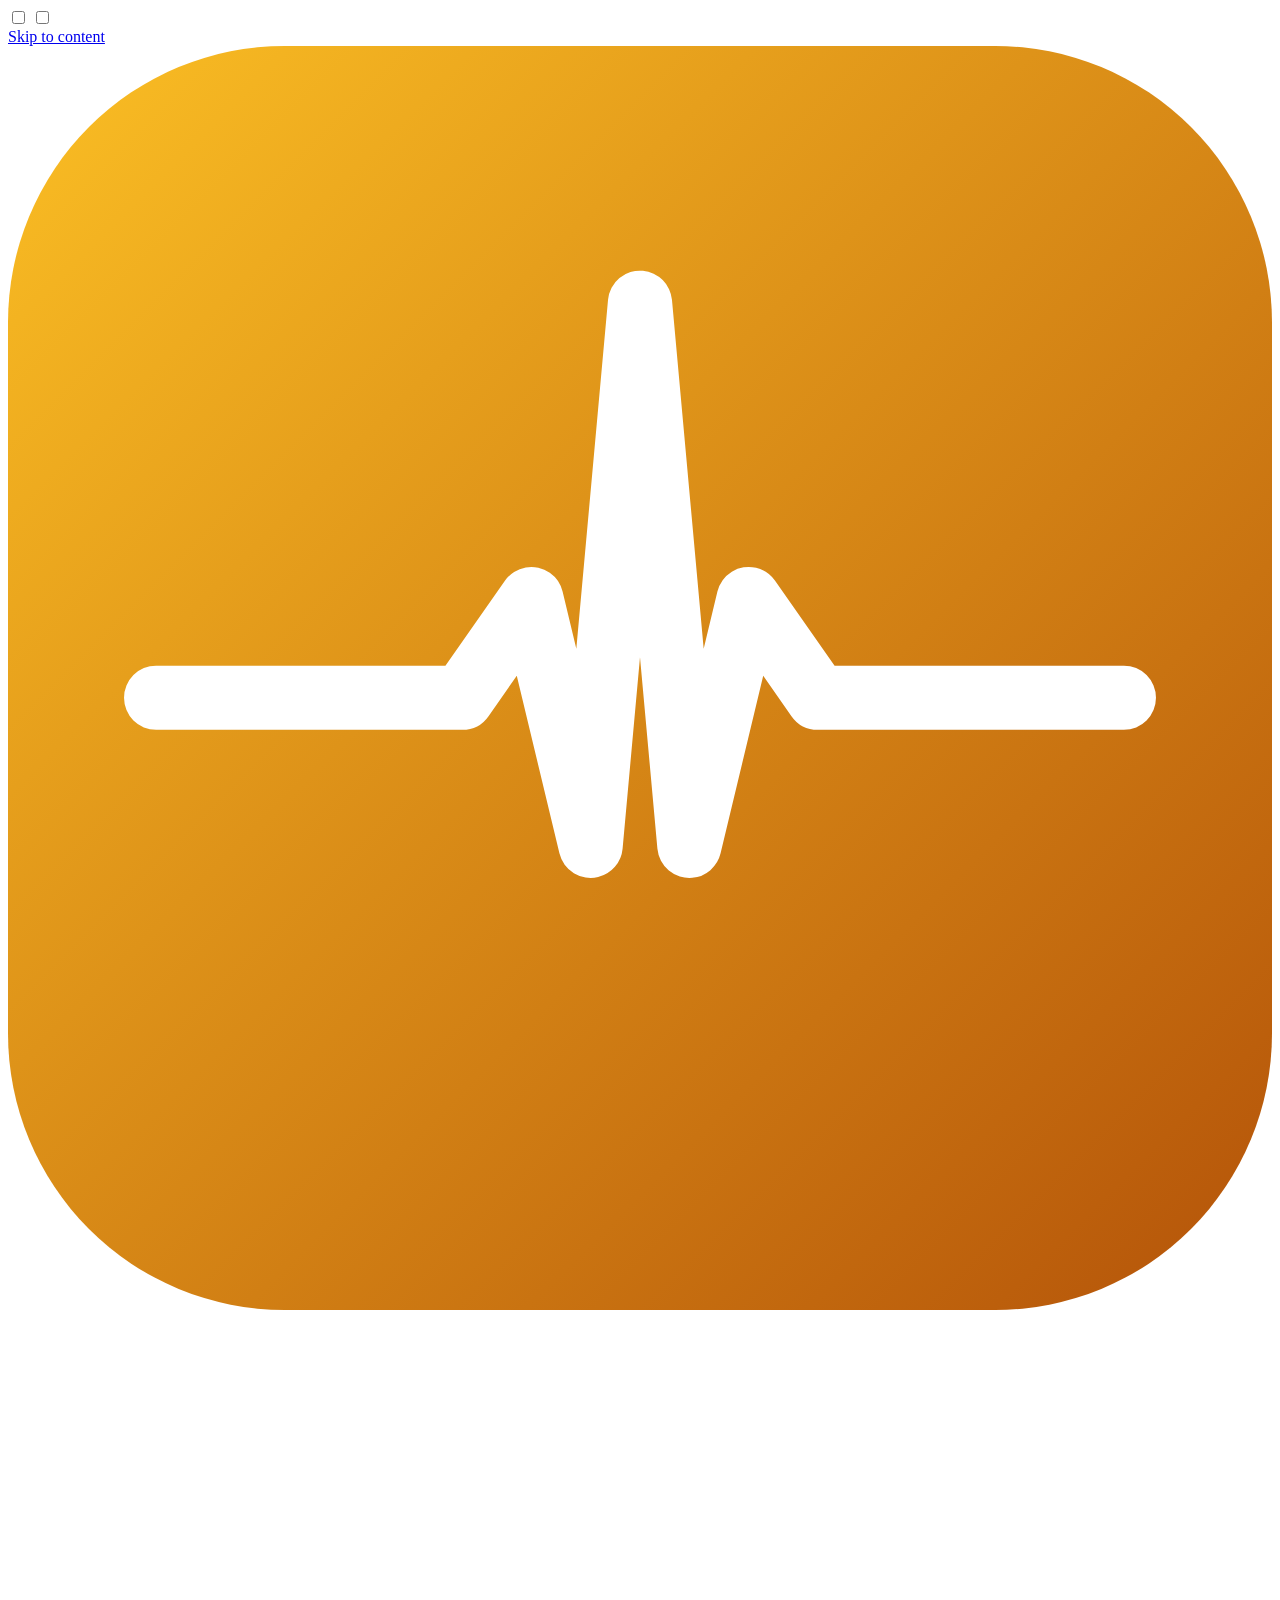
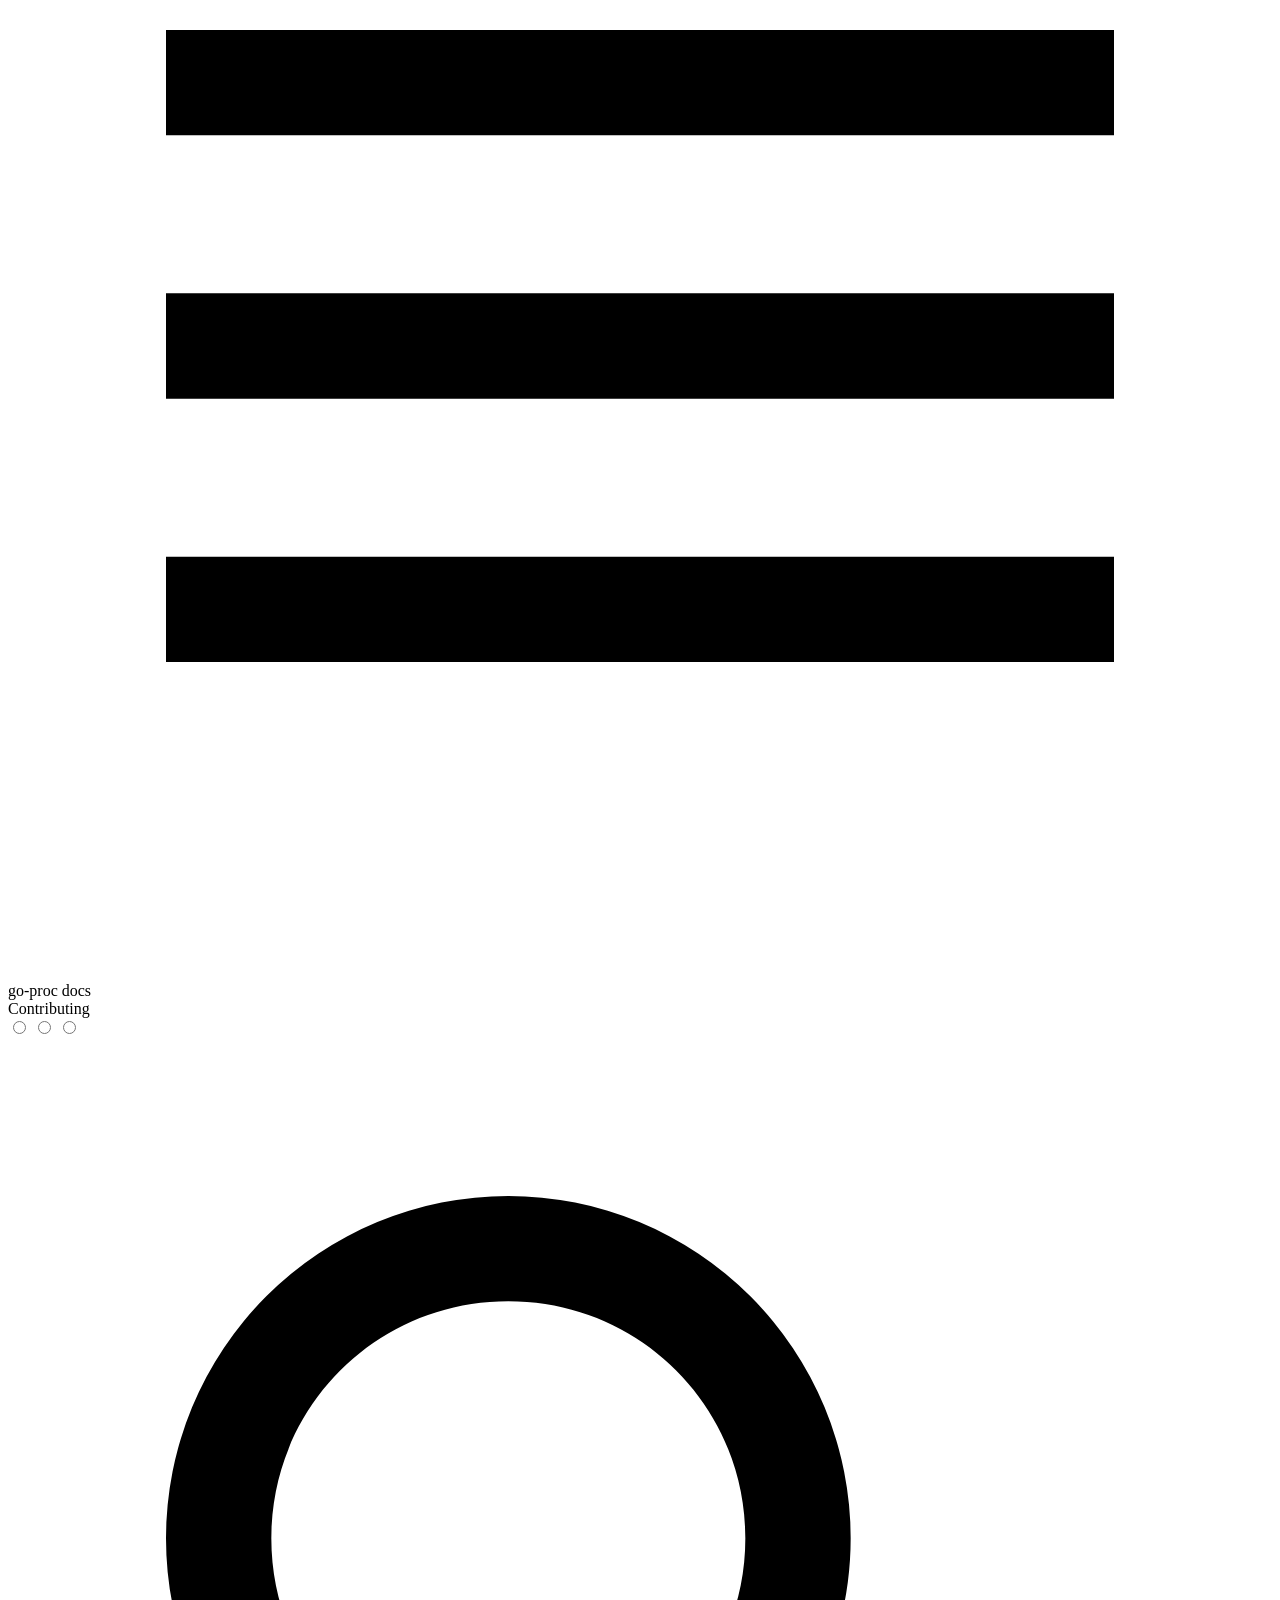
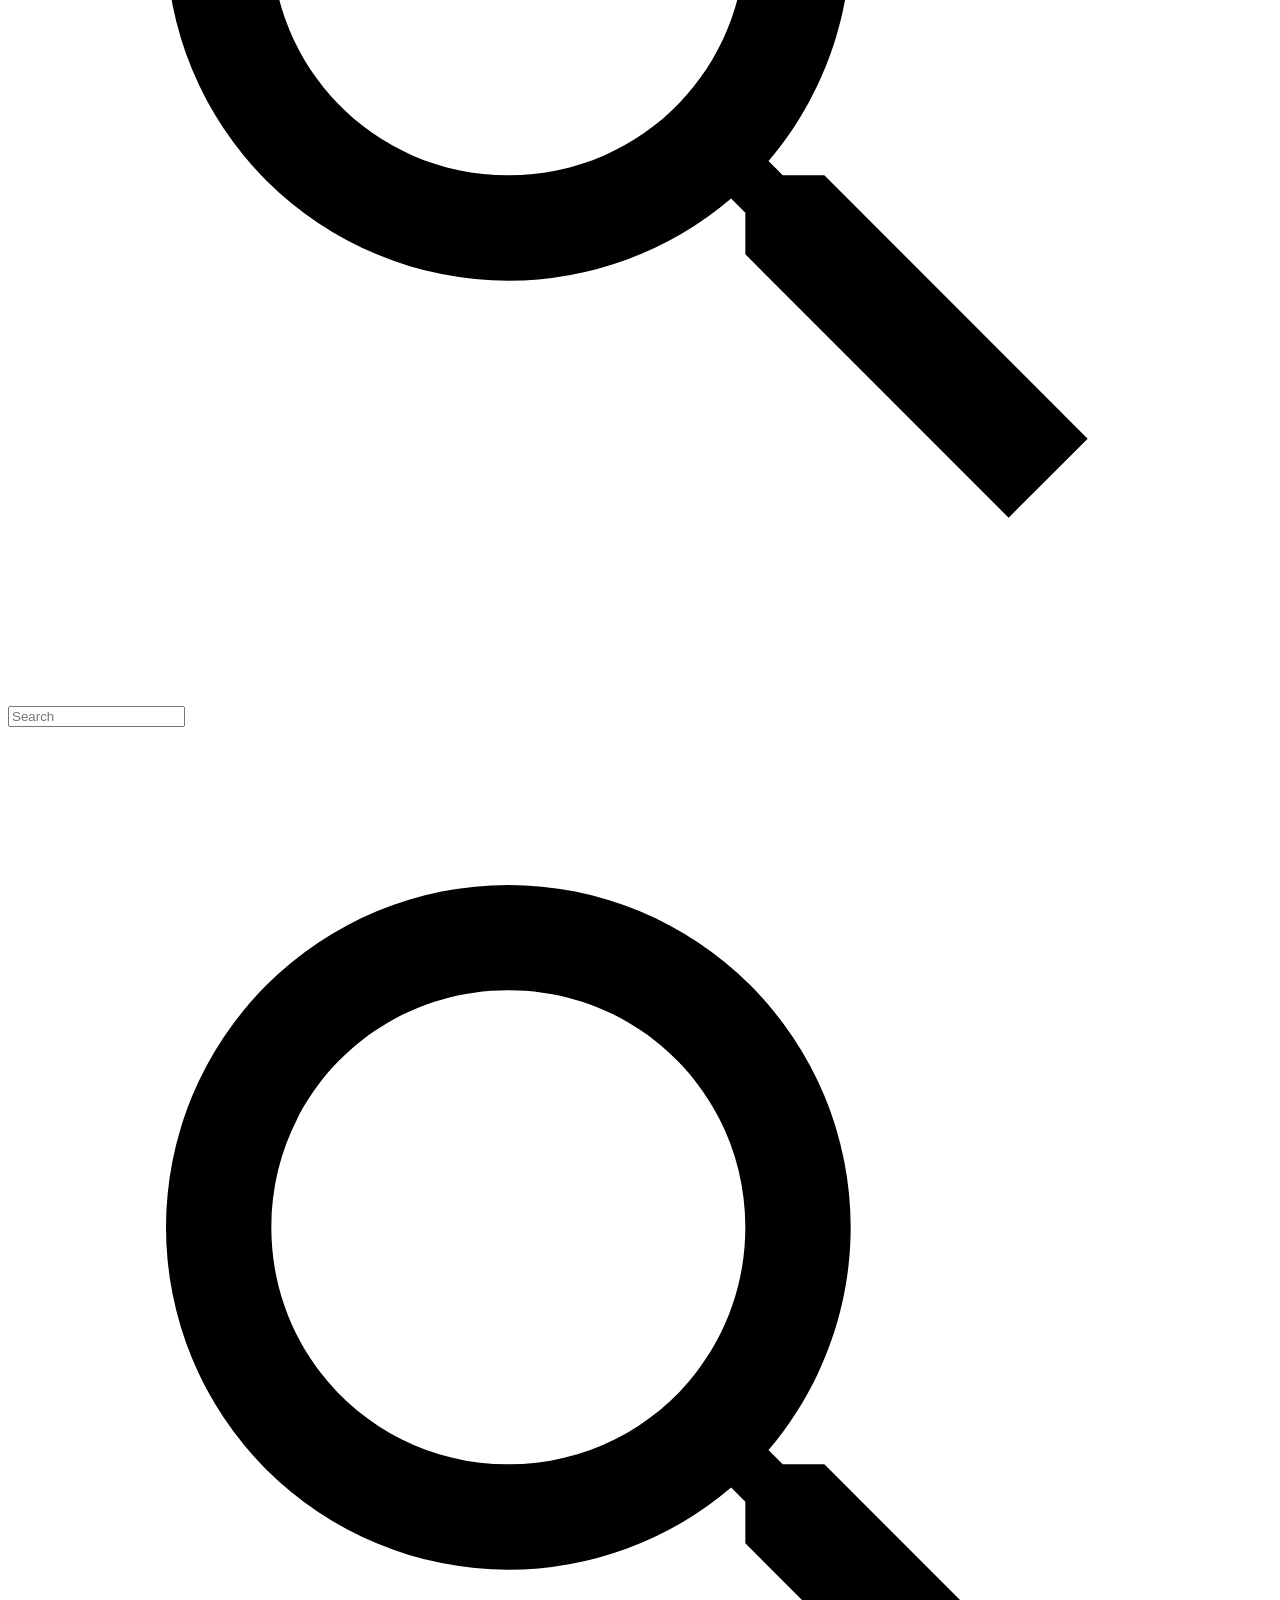
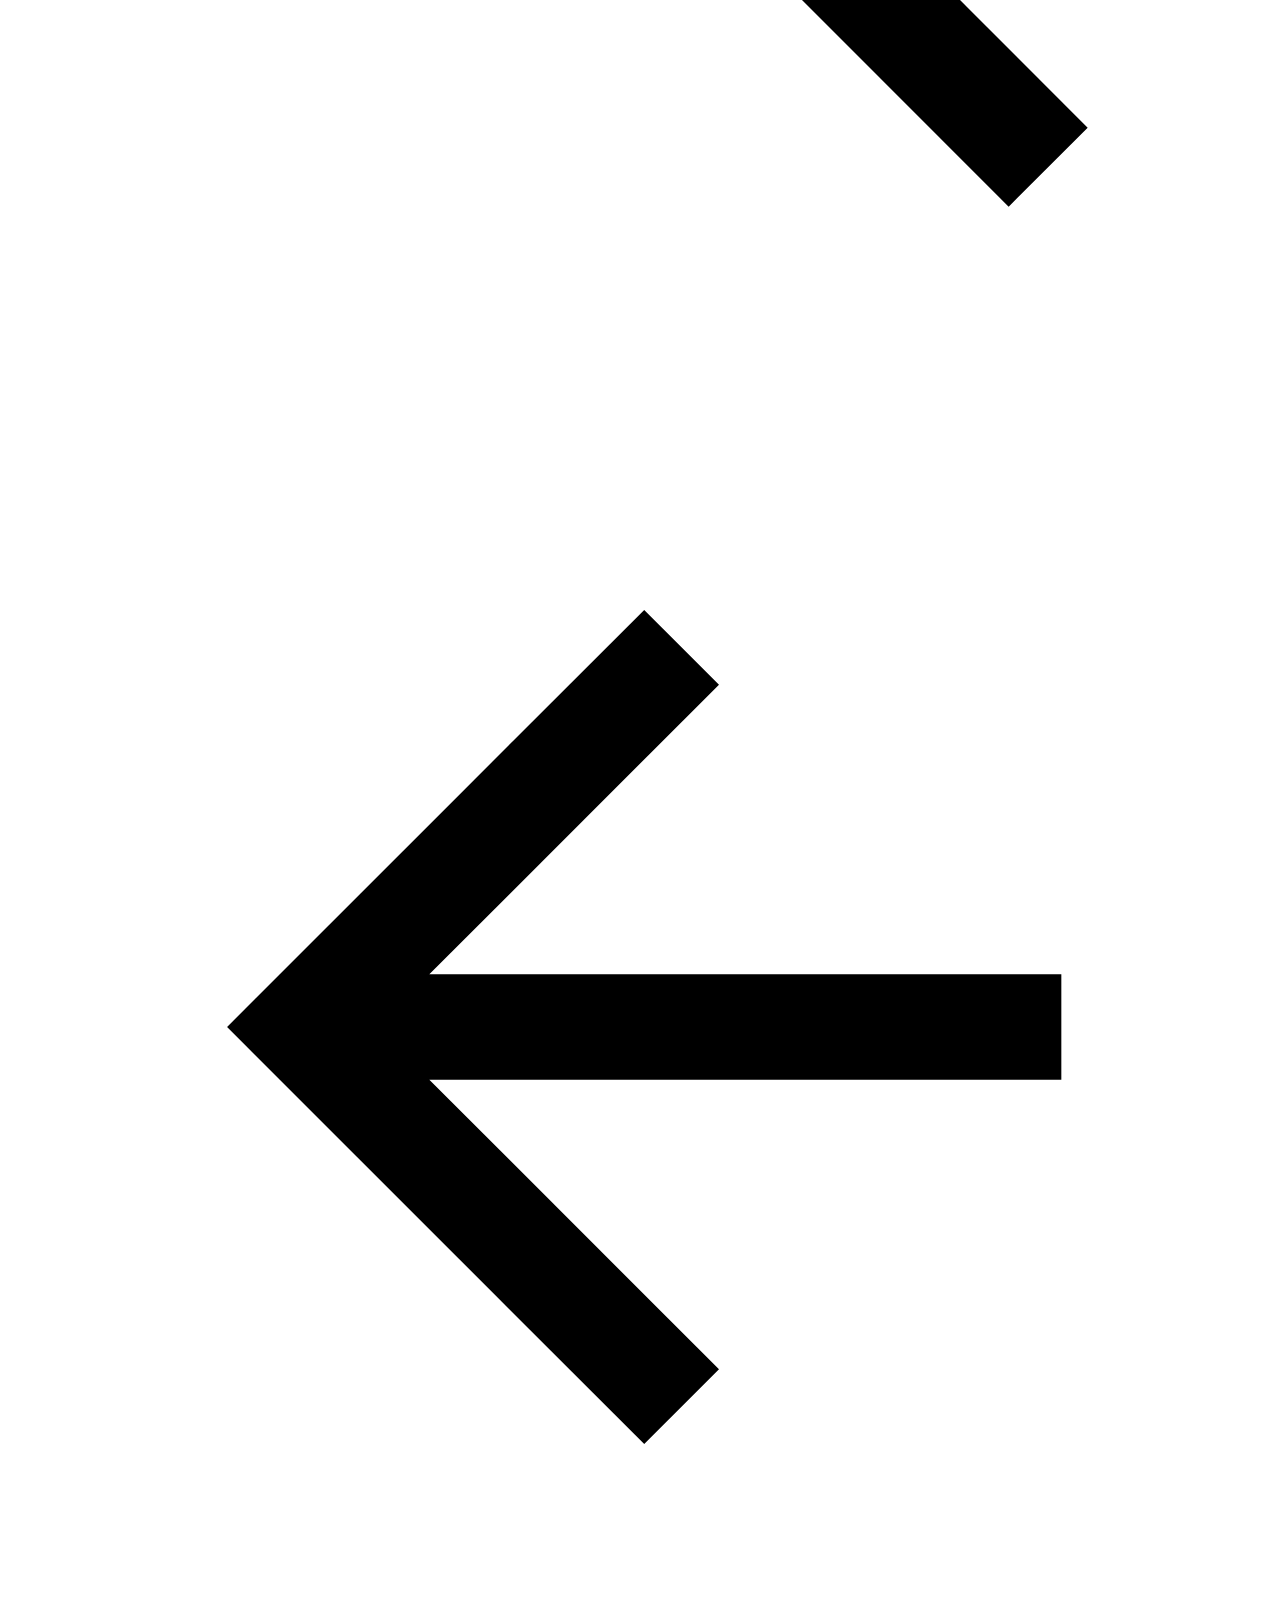
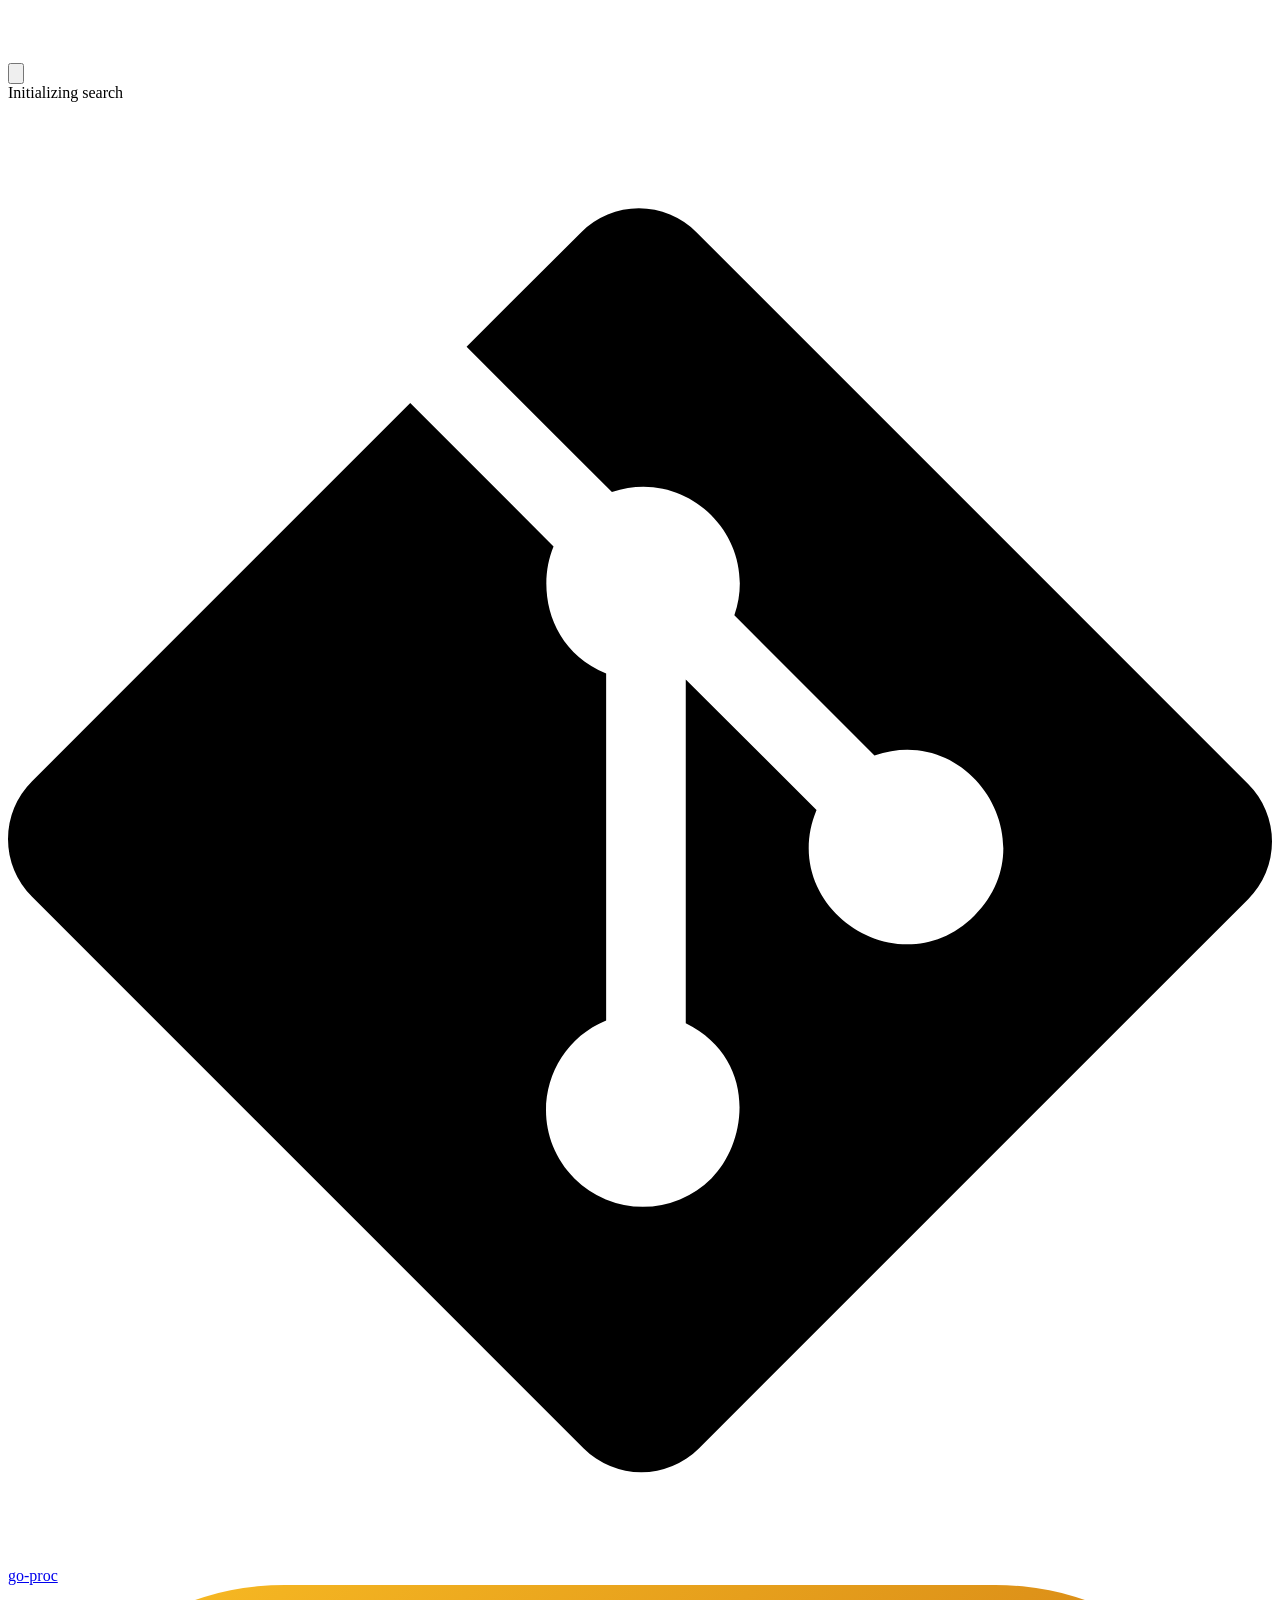
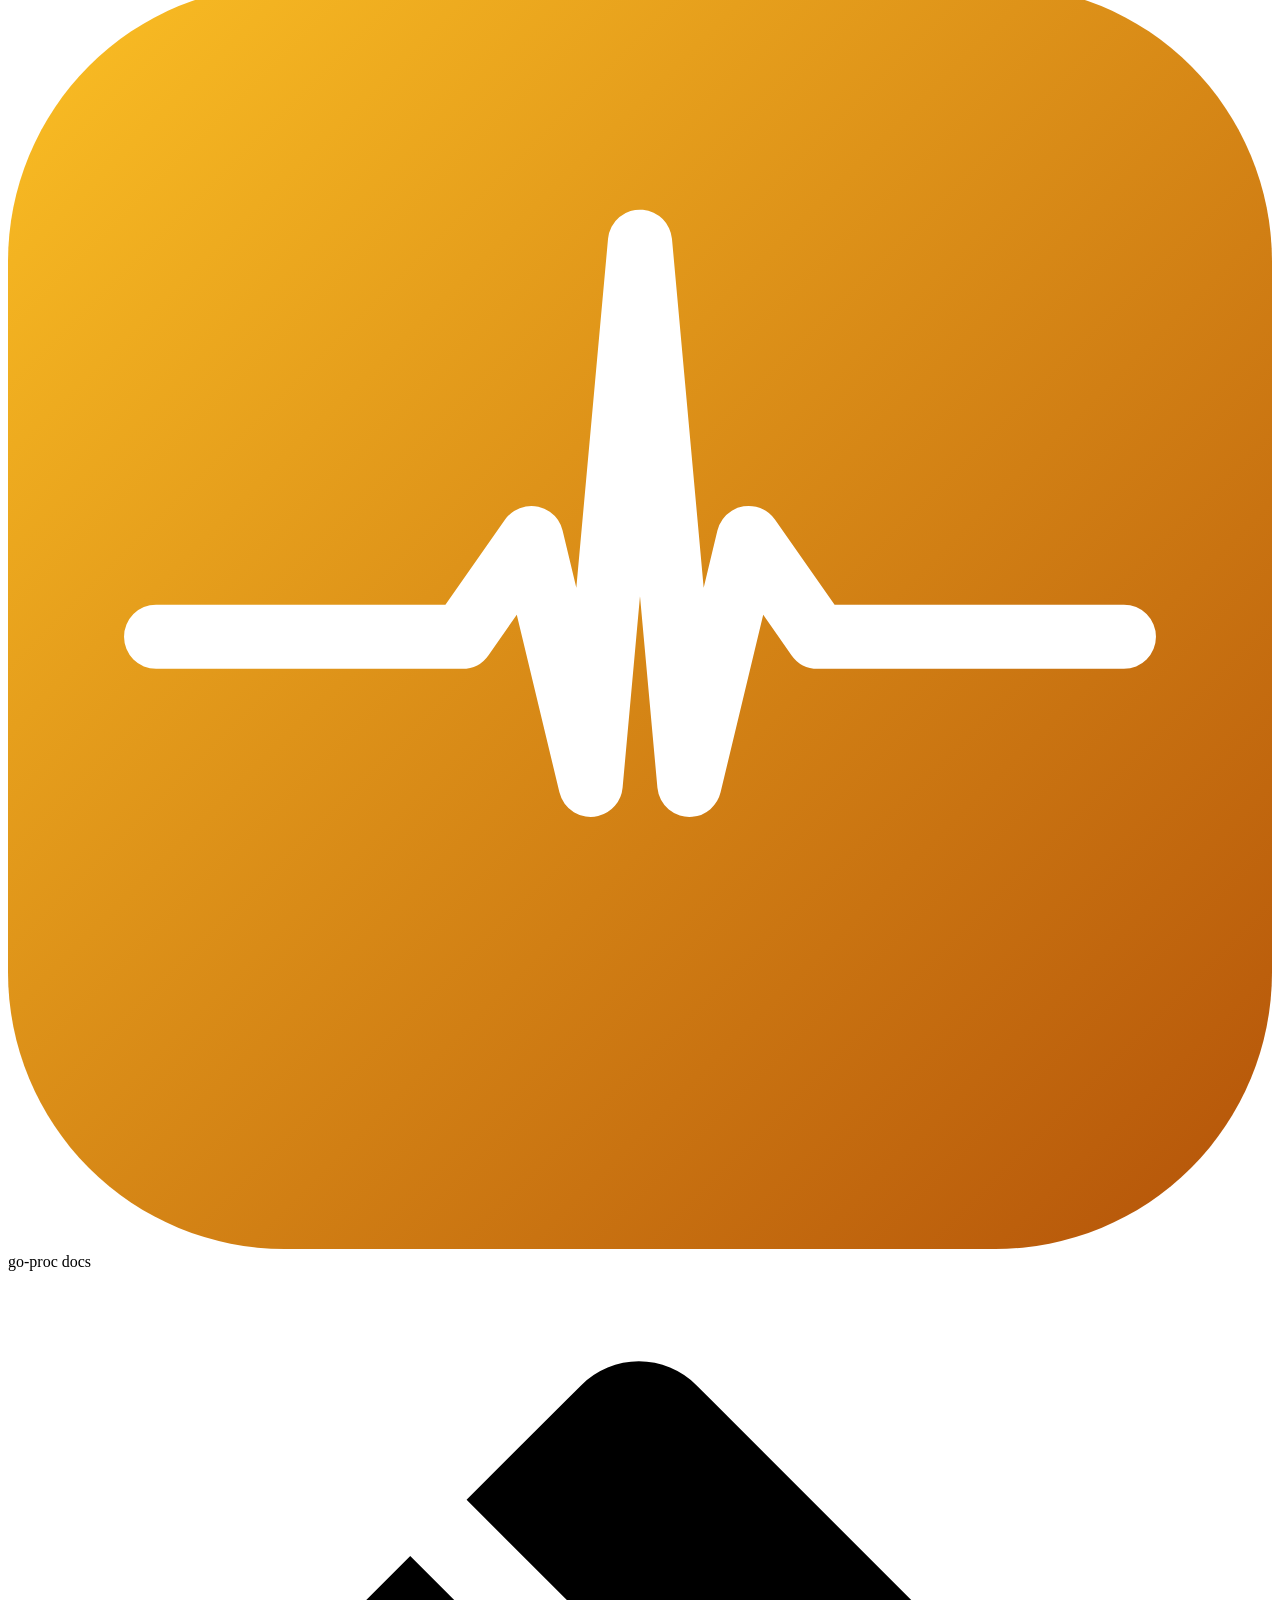
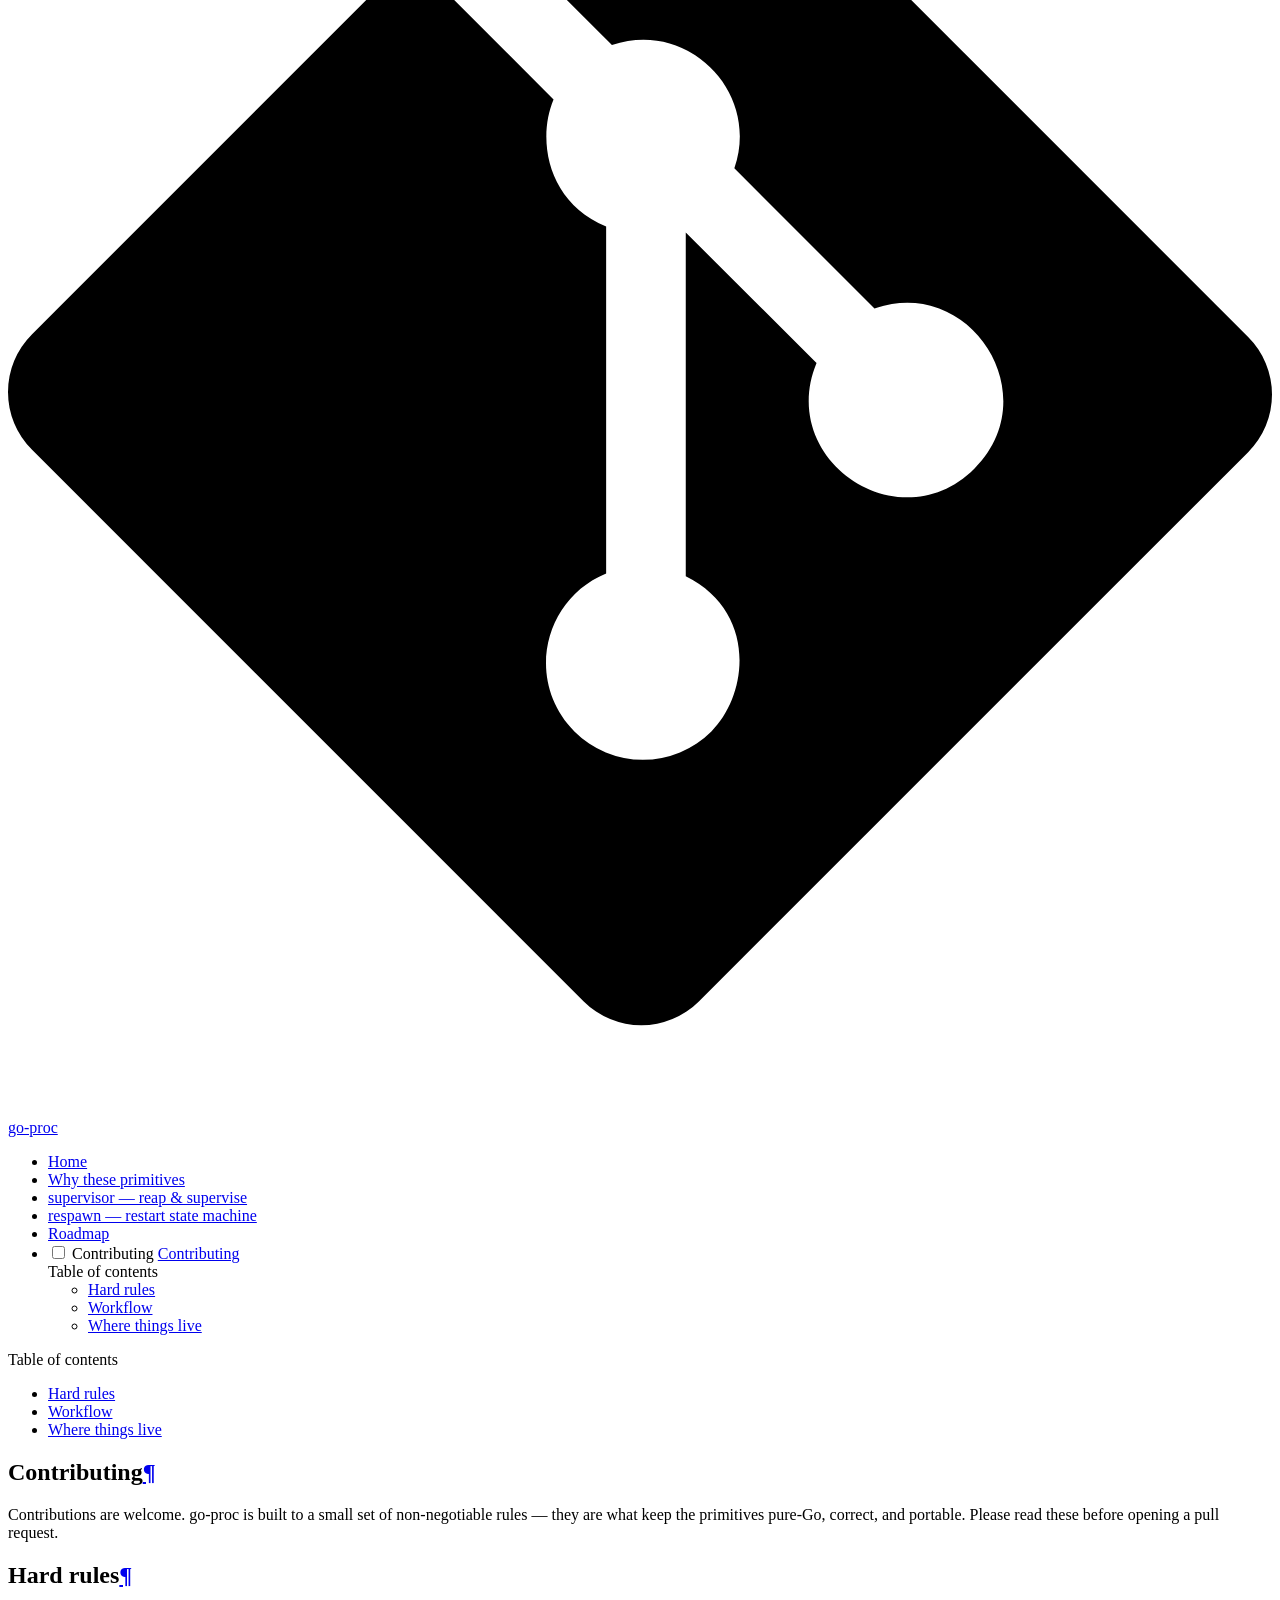
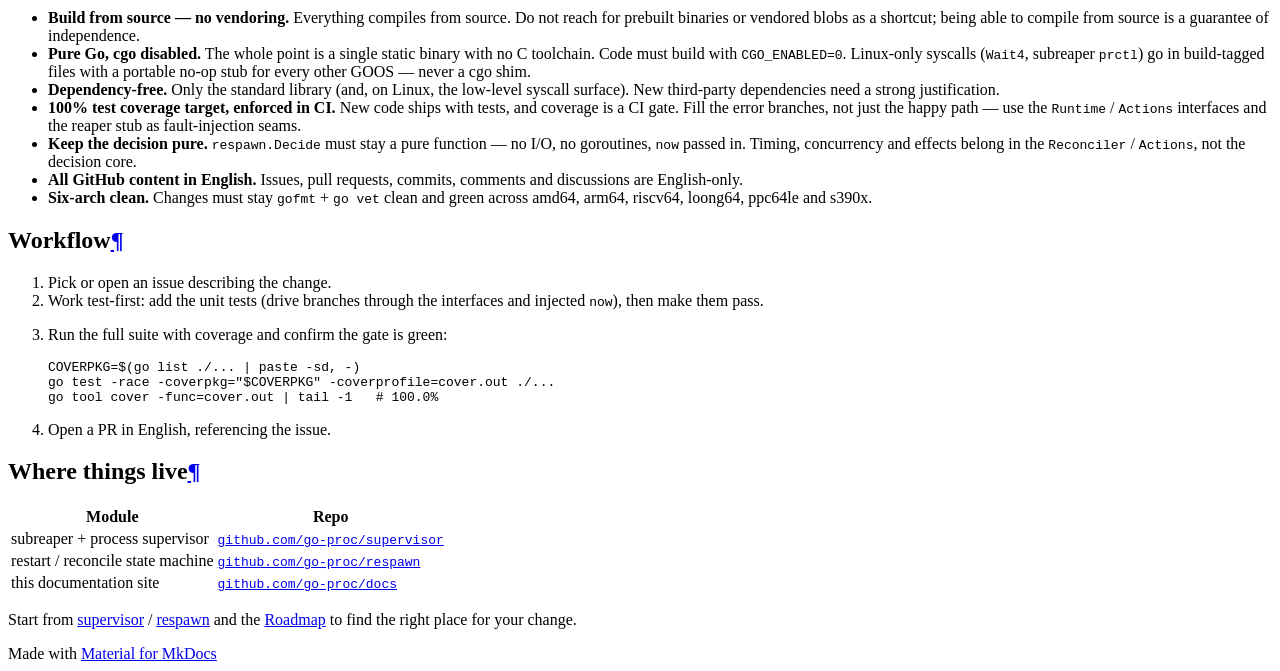
==== 0.1/contributing/index.html @ 474d86ee "Deployed 86fc776 to 0.1 with MkDocs 1.6.1 and mike 2.1.3" ====
<!doctype html>
<html lang="en" class="no-js">
  <head>
    
      <meta charset="utf-8">
      <meta name="viewport" content="width=device-width,initial-scale=1">
      
        <meta name="description" content="Pure-Go (CGO-free) process-lifecycle primitives: a PID-1 subreaper and process supervisor, and a restart/reconcile state machine.">
      
      
      
        <link rel="canonical" href="https://go-proc.github.io/docs/0.1/contributing/">
      
      
        <link rel="prev" href="../roadmap/">
      
      
      
      <link rel="icon" href="../assets/logo.svg">
      <meta name="generator" content="mkdocs-1.6.1, mkdocs-material-9.5.49">
    
    
      
        <title>Contributing - go-proc docs</title>
      
    
    
      <link rel="stylesheet" href="../assets/stylesheets/main.6f8fc17f.min.css">
      
        
        <link rel="stylesheet" href="../assets/stylesheets/palette.06af60db.min.css">
      
      


    
    
      
    
    
      
        
        
        <link rel="preconnect" href="https://fonts.gstatic.com" crossorigin>
        <link rel="stylesheet" href="https://fonts.googleapis.com/css?family=Roboto:300,300i,400,400i,700,700i%7CRoboto+Mono:400,400i,700,700i&display=fallback">
        <style>:root{--md-text-font:"Roboto";--md-code-font:"Roboto Mono"}</style>
      
    
    
      <link rel="stylesheet" href="../assets/extra.css">
    
    <script>__md_scope=new URL("..",location),__md_hash=e=>[...e].reduce(((e,_)=>(e<<5)-e+_.charCodeAt(0)),0),__md_get=(e,_=localStorage,t=__md_scope)=>JSON.parse(_.getItem(t.pathname+"."+e)),__md_set=(e,_,t=localStorage,a=__md_scope)=>{try{t.setItem(a.pathname+"."+e,JSON.stringify(_))}catch(e){}}</script>
    
      

    
    
    
  </head>
  
  
    
    
      
    
    
    
    
    <body dir="ltr" data-md-color-scheme="default" data-md-color-primary="indigo" data-md-color-accent="indigo">
  
    
    <input class="md-toggle" data-md-toggle="drawer" type="checkbox" id="__drawer" autocomplete="off">
    <input class="md-toggle" data-md-toggle="search" type="checkbox" id="__search" autocomplete="off">
    <label class="md-overlay" for="__drawer"></label>
    <div data-md-component="skip">
      
        
        <a href="#contributing" class="md-skip">
          Skip to content
        </a>
      
    </div>
    <div data-md-component="announce">
      
    </div>
    
      <div data-md-color-scheme="default" data-md-component="outdated" hidden>
        
      </div>
    
    
      

  

<header class="md-header md-header--shadow" data-md-component="header">
  <nav class="md-header__inner md-grid" aria-label="Header">
    <a href=".." title="go-proc docs" class="md-header__button md-logo" aria-label="go-proc docs" data-md-component="logo">
      
  <img src="../assets/logo.svg" alt="logo">

    </a>
    <label class="md-header__button md-icon" for="__drawer">
      
      <svg xmlns="http://www.w3.org/2000/svg" viewBox="0 0 24 24"><path d="M3 6h18v2H3zm0 5h18v2H3zm0 5h18v2H3z"/></svg>
    </label>
    <div class="md-header__title" data-md-component="header-title">
      <div class="md-header__ellipsis">
        <div class="md-header__topic">
          <span class="md-ellipsis">
            go-proc docs
          </span>
        </div>
        <div class="md-header__topic" data-md-component="header-topic">
          <span class="md-ellipsis">
            
              Contributing
            
          </span>
        </div>
      </div>
    </div>
    
      
        <form class="md-header__option" data-md-component="palette">
  
    
    
    
    <input class="md-option" data-md-color-media="(prefers-color-scheme)" data-md-color-scheme="default" data-md-color-primary="indigo" data-md-color-accent="indigo"  aria-label="Switch to light mode"  type="radio" name="__palette" id="__palette_0">
    
      <label class="md-header__button md-icon" title="Switch to light mode" for="__palette_1" hidden>
        <svg xmlns="http://www.w3.org/2000/svg" viewBox="0 0 24 24"><path d="m14.3 16-.7-2h-3.2l-.7 2H7.8L11 7h2l3.2 9zM20 8.69V4h-4.69L12 .69 8.69 4H4v4.69L.69 12 4 15.31V20h4.69L12 23.31 15.31 20H20v-4.69L23.31 12zm-9.15 3.96h2.3L12 9z"/></svg>
      </label>
    
  
    
    
    
    <input class="md-option" data-md-color-media="(prefers-color-scheme: light)" data-md-color-scheme="default" data-md-color-primary="custom" data-md-color-accent="indigo"  aria-label="Switch to dark mode"  type="radio" name="__palette" id="__palette_1">
    
      <label class="md-header__button md-icon" title="Switch to dark mode" for="__palette_2" hidden>
        <svg xmlns="http://www.w3.org/2000/svg" viewBox="0 0 24 24"><path d="M12 8a4 4 0 0 0-4 4 4 4 0 0 0 4 4 4 4 0 0 0 4-4 4 4 0 0 0-4-4m0 10a6 6 0 0 1-6-6 6 6 0 0 1 6-6 6 6 0 0 1 6 6 6 6 0 0 1-6 6m8-9.31V4h-4.69L12 .69 8.69 4H4v4.69L.69 12 4 15.31V20h4.69L12 23.31 15.31 20H20v-4.69L23.31 12z"/></svg>
      </label>
    
  
    
    
    
    <input class="md-option" data-md-color-media="(prefers-color-scheme: dark)" data-md-color-scheme="slate" data-md-color-primary="custom" data-md-color-accent="indigo"  aria-label="Switch to system preference"  type="radio" name="__palette" id="__palette_2">
    
      <label class="md-header__button md-icon" title="Switch to system preference" for="__palette_0" hidden>
        <svg xmlns="http://www.w3.org/2000/svg" viewBox="0 0 24 24"><path d="M12 18c-.89 0-1.74-.2-2.5-.55C11.56 16.5 13 14.42 13 12s-1.44-4.5-3.5-5.45C10.26 6.2 11.11 6 12 6a6 6 0 0 1 6 6 6 6 0 0 1-6 6m8-9.31V4h-4.69L12 .69 8.69 4H4v4.69L.69 12 4 15.31V20h4.69L12 23.31 15.31 20H20v-4.69L23.31 12z"/></svg>
      </label>
    
  
</form>
      
    
    
      <script>var palette=__md_get("__palette");if(palette&&palette.color){if("(prefers-color-scheme)"===palette.color.media){var media=matchMedia("(prefers-color-scheme: light)"),input=document.querySelector(media.matches?"[data-md-color-media='(prefers-color-scheme: light)']":"[data-md-color-media='(prefers-color-scheme: dark)']");palette.color.media=input.getAttribute("data-md-color-media"),palette.color.scheme=input.getAttribute("data-md-color-scheme"),palette.color.primary=input.getAttribute("data-md-color-primary"),palette.color.accent=input.getAttribute("data-md-color-accent")}for(var[key,value]of Object.entries(palette.color))document.body.setAttribute("data-md-color-"+key,value)}</script>
    
    
    
      <label class="md-header__button md-icon" for="__search">
        
        <svg xmlns="http://www.w3.org/2000/svg" viewBox="0 0 24 24"><path d="M9.5 3A6.5 6.5 0 0 1 16 9.5c0 1.61-.59 3.09-1.56 4.23l.27.27h.79l5 5-1.5 1.5-5-5v-.79l-.27-.27A6.52 6.52 0 0 1 9.5 16 6.5 6.5 0 0 1 3 9.5 6.5 6.5 0 0 1 9.5 3m0 2C7 5 5 7 5 9.5S7 14 9.5 14 14 12 14 9.5 12 5 9.5 5"/></svg>
      </label>
      <div class="md-search" data-md-component="search" role="dialog">
  <label class="md-search__overlay" for="__search"></label>
  <div class="md-search__inner" role="search">
    <form class="md-search__form" name="search">
      <input type="text" class="md-search__input" name="query" aria-label="Search" placeholder="Search" autocapitalize="off" autocorrect="off" autocomplete="off" spellcheck="false" data-md-component="search-query" required>
      <label class="md-search__icon md-icon" for="__search">
        
        <svg xmlns="http://www.w3.org/2000/svg" viewBox="0 0 24 24"><path d="M9.5 3A6.5 6.5 0 0 1 16 9.5c0 1.61-.59 3.09-1.56 4.23l.27.27h.79l5 5-1.5 1.5-5-5v-.79l-.27-.27A6.52 6.52 0 0 1 9.5 16 6.5 6.5 0 0 1 3 9.5 6.5 6.5 0 0 1 9.5 3m0 2C7 5 5 7 5 9.5S7 14 9.5 14 14 12 14 9.5 12 5 9.5 5"/></svg>
        
        <svg xmlns="http://www.w3.org/2000/svg" viewBox="0 0 24 24"><path d="M20 11v2H8l5.5 5.5-1.42 1.42L4.16 12l7.92-7.92L13.5 5.5 8 11z"/></svg>
      </label>
      <nav class="md-search__options" aria-label="Search">
        
        <button type="reset" class="md-search__icon md-icon" title="Clear" aria-label="Clear" tabindex="-1">
          
          <svg xmlns="http://www.w3.org/2000/svg" viewBox="0 0 24 24"><path d="M19 6.41 17.59 5 12 10.59 6.41 5 5 6.41 10.59 12 5 17.59 6.41 19 12 13.41 17.59 19 19 17.59 13.41 12z"/></svg>
        </button>
      </nav>
      
        <div class="md-search__suggest" data-md-component="search-suggest"></div>
      
    </form>
    <div class="md-search__output">
      <div class="md-search__scrollwrap" tabindex="0" data-md-scrollfix>
        <div class="md-search-result" data-md-component="search-result">
          <div class="md-search-result__meta">
            Initializing search
          </div>
          <ol class="md-search-result__list" role="presentation"></ol>
        </div>
      </div>
    </div>
  </div>
</div>
    
    
      <div class="md-header__source">
        <a href="https://github.com/go-proc" title="Go to repository" class="md-source" data-md-component="source">
  <div class="md-source__icon md-icon">
    
    <svg xmlns="http://www.w3.org/2000/svg" viewBox="0 0 448 512"><!--! Font Awesome Free 6.7.1 by @fontawesome - https://fontawesome.com License - https://fontawesome.com/license/free (Icons: CC BY 4.0, Fonts: SIL OFL 1.1, Code: MIT License) Copyright 2024 Fonticons, Inc.--><path d="M439.55 236.05 244 40.45a28.87 28.87 0 0 0-40.81 0l-40.66 40.63 51.52 51.52c27.06-9.14 52.68 16.77 43.39 43.68l49.66 49.66c34.23-11.8 61.18 31 35.47 56.69-26.49 26.49-70.21-2.87-56-37.34L240.22 199v121.85c25.3 12.54 22.26 41.85 9.08 55a34.34 34.34 0 0 1-48.55 0c-17.57-17.6-11.07-46.91 11.25-56v-123c-20.8-8.51-24.6-30.74-18.64-45L142.57 101 8.45 235.14a28.86 28.86 0 0 0 0 40.81l195.61 195.6a28.86 28.86 0 0 0 40.8 0l194.69-194.69a28.86 28.86 0 0 0 0-40.81"/></svg>
  </div>
  <div class="md-source__repository">
    go-proc
  </div>
</a>
      </div>
    
  </nav>
  
</header>
    
    <div class="md-container" data-md-component="container">
      
      
        
          
        
      
      <main class="md-main" data-md-component="main">
        <div class="md-main__inner md-grid">
          
            
              
              <div class="md-sidebar md-sidebar--primary" data-md-component="sidebar" data-md-type="navigation" >
                <div class="md-sidebar__scrollwrap">
                  <div class="md-sidebar__inner">
                    



<nav class="md-nav md-nav--primary" aria-label="Navigation" data-md-level="0">
  <label class="md-nav__title" for="__drawer">
    <a href=".." title="go-proc docs" class="md-nav__button md-logo" aria-label="go-proc docs" data-md-component="logo">
      
  <img src="../assets/logo.svg" alt="logo">

    </a>
    go-proc docs
  </label>
  
    <div class="md-nav__source">
      <a href="https://github.com/go-proc" title="Go to repository" class="md-source" data-md-component="source">
  <div class="md-source__icon md-icon">
    
    <svg xmlns="http://www.w3.org/2000/svg" viewBox="0 0 448 512"><!--! Font Awesome Free 6.7.1 by @fontawesome - https://fontawesome.com License - https://fontawesome.com/license/free (Icons: CC BY 4.0, Fonts: SIL OFL 1.1, Code: MIT License) Copyright 2024 Fonticons, Inc.--><path d="M439.55 236.05 244 40.45a28.87 28.87 0 0 0-40.81 0l-40.66 40.63 51.52 51.52c27.06-9.14 52.68 16.77 43.39 43.68l49.66 49.66c34.23-11.8 61.18 31 35.47 56.69-26.49 26.49-70.21-2.87-56-37.34L240.22 199v121.85c25.3 12.54 22.26 41.85 9.08 55a34.34 34.34 0 0 1-48.55 0c-17.57-17.6-11.07-46.91 11.25-56v-123c-20.8-8.51-24.6-30.74-18.64-45L142.57 101 8.45 235.14a28.86 28.86 0 0 0 0 40.81l195.61 195.6a28.86 28.86 0 0 0 40.8 0l194.69-194.69a28.86 28.86 0 0 0 0-40.81"/></svg>
  </div>
  <div class="md-source__repository">
    go-proc
  </div>
</a>
    </div>
  
  <ul class="md-nav__list" data-md-scrollfix>
    
      
      
  
  
  
  
    <li class="md-nav__item">
      <a href=".." class="md-nav__link">
        
  
  <span class="md-ellipsis">
    Home
  </span>
  

      </a>
    </li>
  

    
      
      
  
  
  
  
    <li class="md-nav__item">
      <a href="../why/" class="md-nav__link">
        
  
  <span class="md-ellipsis">
    Why these primitives
  </span>
  

      </a>
    </li>
  

    
      
      
  
  
  
  
    <li class="md-nav__item">
      <a href="../supervisor/" class="md-nav__link">
        
  
  <span class="md-ellipsis">
    supervisor — reap & supervise
  </span>
  

      </a>
    </li>
  

    
      
      
  
  
  
  
    <li class="md-nav__item">
      <a href="../respawn/" class="md-nav__link">
        
  
  <span class="md-ellipsis">
    respawn — restart state machine
  </span>
  

      </a>
    </li>
  

    
      
      
  
  
  
  
    <li class="md-nav__item">
      <a href="../roadmap/" class="md-nav__link">
        
  
  <span class="md-ellipsis">
    Roadmap
  </span>
  

      </a>
    </li>
  

    
      
      
  
  
    
  
  
  
    <li class="md-nav__item md-nav__item--active">
      
      <input class="md-nav__toggle md-toggle" type="checkbox" id="__toc">
      
      
        
      
      
        <label class="md-nav__link md-nav__link--active" for="__toc">
          
  
  <span class="md-ellipsis">
    Contributing
  </span>
  

          <span class="md-nav__icon md-icon"></span>
        </label>
      
      <a href="./" class="md-nav__link md-nav__link--active">
        
  
  <span class="md-ellipsis">
    Contributing
  </span>
  

      </a>
      
        

<nav class="md-nav md-nav--secondary" aria-label="Table of contents">
  
  
  
    
  
  
    <label class="md-nav__title" for="__toc">
      <span class="md-nav__icon md-icon"></span>
      Table of contents
    </label>
    <ul class="md-nav__list" data-md-component="toc" data-md-scrollfix>
      
        <li class="md-nav__item">
  <a href="#hard-rules" class="md-nav__link">
    <span class="md-ellipsis">
      Hard rules
    </span>
  </a>
  
</li>
      
        <li class="md-nav__item">
  <a href="#workflow" class="md-nav__link">
    <span class="md-ellipsis">
      Workflow
    </span>
  </a>
  
</li>
      
        <li class="md-nav__item">
  <a href="#where-things-live" class="md-nav__link">
    <span class="md-ellipsis">
      Where things live
    </span>
  </a>
  
</li>
      
    </ul>
  
</nav>
      
    </li>
  

    
  </ul>
</nav>
                  </div>
                </div>
              </div>
            
            
              
              <div class="md-sidebar md-sidebar--secondary" data-md-component="sidebar" data-md-type="toc" >
                <div class="md-sidebar__scrollwrap">
                  <div class="md-sidebar__inner">
                    

<nav class="md-nav md-nav--secondary" aria-label="Table of contents">
  
  
  
    
  
  
    <label class="md-nav__title" for="__toc">
      <span class="md-nav__icon md-icon"></span>
      Table of contents
    </label>
    <ul class="md-nav__list" data-md-component="toc" data-md-scrollfix>
      
        <li class="md-nav__item">
  <a href="#hard-rules" class="md-nav__link">
    <span class="md-ellipsis">
      Hard rules
    </span>
  </a>
  
</li>
      
        <li class="md-nav__item">
  <a href="#workflow" class="md-nav__link">
    <span class="md-ellipsis">
      Workflow
    </span>
  </a>
  
</li>
      
        <li class="md-nav__item">
  <a href="#where-things-live" class="md-nav__link">
    <span class="md-ellipsis">
      Where things live
    </span>
  </a>
  
</li>
      
    </ul>
  
</nav>
                  </div>
                </div>
              </div>
            
          
          
            <div class="md-content" data-md-component="content">
              <article class="md-content__inner md-typeset">
                
                  


<h1 id="contributing">Contributing<a class="headerlink" href="#contributing" title="Permanent link">&para;</a></h1>
<p>Contributions are welcome. go-proc is built to a small set of non-negotiable
rules — they are what keep the primitives pure-Go, correct, and portable. Please
read these before opening a pull request.</p>
<h2 id="hard-rules">Hard rules<a class="headerlink" href="#hard-rules" title="Permanent link">&para;</a></h2>
<ul>
<li><strong>Build from source — no vendoring.</strong> Everything compiles from source. Do not
  reach for prebuilt binaries or vendored blobs as a shortcut; being able to
  compile from source is a guarantee of independence.</li>
<li><strong>Pure Go, cgo disabled.</strong> The whole point is a single static binary with no C
  toolchain. Code must build with <code>CGO_ENABLED=0</code>. Linux-only syscalls
  (<code>Wait4</code>, subreaper <code>prctl</code>) go in build-tagged files with a portable no-op
  stub for every other GOOS — never a cgo shim.</li>
<li><strong>Dependency-free.</strong> Only the standard library (and, on Linux, the low-level
  syscall surface). New third-party dependencies need a strong justification.</li>
<li><strong>100% test coverage target, enforced in CI.</strong> New code ships with tests, and
  coverage is a CI gate. Fill the error branches, not just the happy path — use
  the <code>Runtime</code> / <code>Actions</code> interfaces and the reaper stub as fault-injection
  seams.</li>
<li><strong>Keep the decision pure.</strong> <code>respawn.Decide</code> must stay a pure function — no
  I/O, no goroutines, <code>now</code> passed in. Timing, concurrency and effects belong in
  the <code>Reconciler</code> / <code>Actions</code>, not the decision core.</li>
<li><strong>All GitHub content in English.</strong> Issues, pull requests, commits, comments and
  discussions are English-only.</li>
<li><strong>Six-arch clean.</strong> Changes must stay <code>gofmt</code> + <code>go vet</code> clean and green across
  amd64, arm64, riscv64, loong64, ppc64le and s390x.</li>
</ul>
<h2 id="workflow">Workflow<a class="headerlink" href="#workflow" title="Permanent link">&para;</a></h2>
<ol>
<li>Pick or open an issue describing the change.</li>
<li>Work test-first: add the unit tests (drive branches through the interfaces and
   injected <code>now</code>), then make them pass.</li>
<li>
<p>Run the full suite with coverage and confirm the gate is green:</p>
<div class="highlight"><pre><span></span><code><a id="__codelineno-0-1" name="__codelineno-0-1" href="#__codelineno-0-1"></a><span class="nv">COVERPKG</span><span class="o">=</span><span class="k">$(</span>go<span class="w"> </span>list<span class="w"> </span>./...<span class="w"> </span><span class="p">|</span><span class="w"> </span>paste<span class="w"> </span>-sd,<span class="w"> </span>-<span class="k">)</span>
<a id="__codelineno-0-2" name="__codelineno-0-2" href="#__codelineno-0-2"></a>go<span class="w"> </span><span class="nb">test</span><span class="w"> </span>-race<span class="w"> </span>-coverpkg<span class="o">=</span><span class="s2">&quot;</span><span class="nv">$COVERPKG</span><span class="s2">&quot;</span><span class="w"> </span>-coverprofile<span class="o">=</span>cover.out<span class="w"> </span>./...
<a id="__codelineno-0-3" name="__codelineno-0-3" href="#__codelineno-0-3"></a>go<span class="w"> </span>tool<span class="w"> </span>cover<span class="w"> </span>-func<span class="o">=</span>cover.out<span class="w"> </span><span class="p">|</span><span class="w"> </span>tail<span class="w"> </span>-1<span class="w">   </span><span class="c1"># 100.0%</span>
</code></pre></div>
</li>
<li>
<p>Open a PR in English, referencing the issue.</p>
</li>
</ol>
<h2 id="where-things-live">Where things live<a class="headerlink" href="#where-things-live" title="Permanent link">&para;</a></h2>
<table>
<thead>
<tr>
<th>Module</th>
<th>Repo</th>
</tr>
</thead>
<tbody>
<tr>
<td>subreaper + process supervisor</td>
<td><a href="https://github.com/go-proc/supervisor"><code>github.com/go-proc/supervisor</code></a></td>
</tr>
<tr>
<td>restart / reconcile state machine</td>
<td><a href="https://github.com/go-proc/respawn"><code>github.com/go-proc/respawn</code></a></td>
</tr>
<tr>
<td>this documentation site</td>
<td><a href="https://github.com/go-proc/docs"><code>github.com/go-proc/docs</code></a></td>
</tr>
</tbody>
</table>
<p>Start from <a href="../supervisor/">supervisor</a> / <a href="../respawn/">respawn</a> and the
<a href="../roadmap/">Roadmap</a> to find the right place for your change.</p>












                
              </article>
            </div>
          
          
<script>var target=document.getElementById(location.hash.slice(1));target&&target.name&&(target.checked=target.name.startsWith("__tabbed_"))</script>
        </div>
        
          <button type="button" class="md-top md-icon" data-md-component="top" hidden>
  
  <svg xmlns="http://www.w3.org/2000/svg" viewBox="0 0 24 24"><path d="M13 20h-2V8l-5.5 5.5-1.42-1.42L12 4.16l7.92 7.92-1.42 1.42L13 8z"/></svg>
  Back to top
</button>
        
      </main>
      
        <footer class="md-footer">
  
  <div class="md-footer-meta md-typeset">
    <div class="md-footer-meta__inner md-grid">
      <div class="md-copyright">
  
  
    Made with
    <a href="https://squidfunk.github.io/mkdocs-material/" target="_blank" rel="noopener">
      Material for MkDocs
    </a>
  
</div>
      
    </div>
  </div>
</footer>
      
    </div>
    <div class="md-dialog" data-md-component="dialog">
      <div class="md-dialog__inner md-typeset"></div>
    </div>
    
    
    <script id="__config" type="application/json">{"base": "..", "features": ["navigation.sections", "navigation.top", "navigation.instant", "content.code.copy", "search.suggest"], "search": "../assets/javascripts/workers/search.6ce7567c.min.js", "translations": {"clipboard.copied": "Copied to clipboard", "clipboard.copy": "Copy to clipboard", "search.result.more.one": "1 more on this page", "search.result.more.other": "# more on this page", "search.result.none": "No matching documents", "search.result.one": "1 matching document", "search.result.other": "# matching documents", "search.result.placeholder": "Type to start searching", "search.result.term.missing": "Missing", "select.version": "Select version"}, "version": {"default": "latest", "provider": "mike"}}</script>
    
    
      <script src="../assets/javascripts/bundle.88dd0f4e.min.js"></script>
      
    
  </body>
</html>
---- 0.1/assets/stylesheets/main.6f8fc17f.min.css ----
@charset "UTF-8";html{-webkit-text-size-adjust:none;-moz-text-size-adjust:none;text-size-adjust:none;box-sizing:border-box}*,:after,:before{box-sizing:inherit}@media (prefers-reduced-motion){*,:after,:before{transition:none!important}}body{margin:0}a,button,input,label{-webkit-tap-highlight-color:transparent}a{color:inherit;text-decoration:none}hr{border:0;box-sizing:initial;display:block;height:.05rem;overflow:visible;padding:0}small{font-size:80%}sub,sup{line-height:1em}img{border-style:none}table{border-collapse:initial;border-spacing:0}td,th{font-weight:400;vertical-align:top}button{background:#0000;border:0;font-family:inherit;font-size:inherit;margin:0;padding:0}input{border:0;outline:none}:root{--md-primary-fg-color:#4051b5;--md-primary-fg-color--light:#5d6cc0;--md-primary-fg-color--dark:#303fa1;--md-primary-bg-color:#fff;--md-primary-bg-color--light:#ffffffb3;--md-accent-fg-color:#526cfe;--md-accent-fg-color--transparent:#526cfe1a;--md-accent-bg-color:#fff;--md-accent-bg-color--light:#ffffffb3}[data-md-color-scheme=default]{color-scheme:light}[data-md-color-scheme=default] img[src$="#gh-dark-mode-only"],[data-md-color-scheme=default] img[src$="#only-dark"]{display:none}:root,[data-md-color-scheme=default]{--md-hue:225deg;--md-default-fg-color:#000000de;--md-default-fg-color--light:#0000008a;--md-default-fg-color--lighter:#00000052;--md-default-fg-color--lightest:#00000012;--md-default-bg-color:#fff;--md-default-bg-color--light:#ffffffb3;--md-default-bg-color--lighter:#ffffff4d;--md-default-bg-color--lightest:#ffffff1f;--md-code-fg-color:#36464e;--md-code-bg-color:#f5f5f5;--md-code-hl-color:#4287ff;--md-code-hl-color--light:#4287ff1a;--md-code-hl-number-color:#d52a2a;--md-code-hl-special-color:#db1457;--md-code-hl-function-color:#a846b9;--md-code-hl-constant-color:#6e59d9;--md-code-hl-keyword-color:#3f6ec6;--md-code-hl-string-color:#1c7d4d;--md-code-hl-name-color:var(--md-code-fg-color);--md-code-hl-operator-color:var(--md-default-fg-color--light);--md-code-hl-punctuation-color:var(--md-default-fg-color--light);--md-code-hl-comment-color:var(--md-default-fg-color--light);--md-code-hl-generic-color:var(--md-default-fg-color--light);--md-code-hl-variable-color:var(--md-default-fg-color--light);--md-typeset-color:var(--md-default-fg-color);--md-typeset-a-color:var(--md-primary-fg-color);--md-typeset-del-color:#f5503d26;--md-typeset-ins-color:#0bd57026;--md-typeset-kbd-color:#fafafa;--md-typeset-kbd-accent-color:#fff;--md-typeset-kbd-border-color:#b8b8b8;--md-typeset-mark-color:#ffff0080;--md-typeset-table-color:#0000001f;--md-typeset-table-color--light:rgba(0,0,0,.035);--md-admonition-fg-color:var(--md-default-fg-color);--md-admonition-bg-color:var(--md-default-bg-color);--md-warning-fg-color:#000000de;--md-warning-bg-color:#ff9;--md-footer-fg-color:#fff;--md-footer-fg-color--light:#ffffffb3;--md-footer-fg-color--lighter:#ffffff73;--md-footer-bg-color:#000000de;--md-footer-bg-color--dark:#00000052;--md-shadow-z1:0 0.2rem 0.5rem #0000000d,0 0 0.05rem #0000001a;--md-shadow-z2:0 0.2rem 0.5rem #0000001a,0 0 0.05rem #00000040;--md-shadow-z3:0 0.2rem 0.5rem #0003,0 0 0.05rem #00000059}.md-icon svg{fill:currentcolor;display:block;height:1.2rem;width:1.2rem}body{-webkit-font-smoothing:antialiased;-moz-osx-font-smoothing:grayscale;--md-text-font-family:var(--md-text-font,_),-apple-system,BlinkMacSystemFont,Helvetica,Arial,sans-serif;--md-code-font-family:var(--md-code-font,_),SFMono-Regular,Consolas,Menlo,monospace}aside,body,input{font-feature-settings:"kern","liga";color:var(--md-typeset-color);font-family:var(--md-text-font-family)}code,kbd,pre{font-feature-settings:"kern";font-family:var(--md-code-font-family)}:root{--md-typeset-table-sort-icon:url('data:image/svg+xml;charset=utf-8,<svg xmlns="http://www.w3.org/2000/svg" viewBox="0 0 24 24"><path d="m18 21-4-4h3V7h-3l4-4 4 4h-3v10h3M2 19v-2h10v2M2 13v-2h7v2M2 7V5h4v2z"/></svg>');--md-typeset-table-sort-icon--asc:url('data:image/svg+xml;charset=utf-8,<svg xmlns="http://www.w3.org/2000/svg" viewBox="0 0 24 24"><path d="M19 17h3l-4 4-4-4h3V3h2M2 17h10v2H2M6 5v2H2V5m0 6h7v2H2z"/></svg>');--md-typeset-table-sort-icon--desc:url('data:image/svg+xml;charset=utf-8,<svg xmlns="http://www.w3.org/2000/svg" viewBox="0 0 24 24"><path d="M19 7h3l-4-4-4 4h3v14h2M2 17h10v2H2M6 5v2H2V5m0 6h7v2H2z"/></svg>')}.md-typeset{-webkit-print-color-adjust:exact;color-adjust:exact;font-size:.8rem;line-height:1.6}@media print{.md-typeset{font-size:.68rem}}.md-typeset blockquote,.md-typeset dl,.md-typeset figure,.md-typeset ol,.md-typeset pre,.md-typeset ul{margin-bottom:1em;margin-top:1em}.md-typeset h1{color:var(--md-default-fg-color--light);font-size:2em;line-height:1.3;margin:0 0 1.25em}.md-typeset h1,.md-typeset h2{font-weight:300;letter-spacing:-.01em}.md-typeset h2{font-size:1.5625em;line-height:1.4;margin:1.6em 0 .64em}.md-typeset h3{font-size:1.25em;font-weight:400;letter-spacing:-.01em;line-height:1.5;margin:1.6em 0 .8em}.md-typeset h2+h3{margin-top:.8em}.md-typeset h4{font-weight:700;letter-spacing:-.01em;margin:1em 0}.md-typeset h5,.md-typeset h6{color:var(--md-default-fg-color--light);font-size:.8em;font-weight:700;letter-spacing:-.01em;margin:1.25em 0}.md-typeset h5{text-transform:uppercase}.md-typeset h5 code{text-transform:none}.md-typeset hr{border-bottom:.05rem solid var(--md-default-fg-color--lightest);display:flow-root;margin:1.5em 0}.md-typeset a{color:var(--md-typeset-a-color);word-break:break-word}.md-typeset a,.md-typeset a:before{transition:color 125ms}.md-typeset a:focus,.md-typeset a:hover{color:var(--md-accent-fg-color)}.md-typeset a:focus code,.md-typeset a:hover code{background-color:var(--md-accent-fg-color--transparent)}.md-typeset a code{color:currentcolor;transition:background-color 125ms}.md-typeset a.focus-visible{outline-color:var(--md-accent-fg-color);outline-offset:.2rem}.md-typeset code,.md-typeset kbd,.md-typeset pre{color:var(--md-code-fg-color);direction:ltr;font-variant-ligatures:none}@media print{.md-typeset code,.md-typeset kbd,.md-typeset pre{white-space:pre-wrap}}.md-typeset code{background-color:var(--md-code-bg-color);border-radius:.1rem;-webkit-box-decoration-break:clone;box-decoration-break:clone;font-size:.85em;padding:0 .2941176471em;word-break:break-word}.md-typeset code:not(.focus-visible){-webkit-tap-highlight-color:transparent;outline:none}.md-typeset pre{display:flow-root;line-height:1.4;position:relative}.md-typeset pre>code{-webkit-box-decoration-break:slice;box-decoration-break:slice;box-shadow:none;display:block;margin:0;outline-color:var(--md-accent-fg-color);overflow:auto;padding:.7720588235em 1.1764705882em;scrollbar-color:var(--md-default-fg-color--lighter) #0000;scrollbar-width:thin;touch-action:auto;word-break:normal}.md-typeset pre>code:hover{scrollbar-color:var(--md-accent-fg-color) #0000}.md-typeset pre>code::-webkit-scrollbar{height:.2rem;width:.2rem}.md-typeset pre>code::-webkit-scrollbar-thumb{background-color:var(--md-default-fg-color--lighter)}.md-typeset pre>code::-webkit-scrollbar-thumb:hover{background-color:var(--md-accent-fg-color)}.md-typeset kbd{background-color:var(--md-typeset-kbd-color);border-radius:.1rem;box-shadow:0 .1rem 0 .05rem var(--md-typeset-kbd-border-color),0 .1rem 0 var(--md-typeset-kbd-border-color),0 -.1rem .2rem var(--md-typeset-kbd-accent-color) inset;color:var(--md-default-fg-color);display:inline-block;font-size:.75em;padding:0 .6666666667em;vertical-align:text-top;word-break:break-word}.md-typeset mark{background-color:var(--md-typeset-mark-color);-webkit-box-decoration-break:clone;box-decoration-break:clone;color:inherit;word-break:break-word}.md-typeset abbr{border-bottom:.05rem dotted var(--md-default-fg-color--light);cursor:help;text-decoration:none}.md-typeset small{opacity:.75}[dir=ltr] .md-typeset sub,[dir=ltr] .md-typeset sup{margin-left:.078125em}[dir=rtl] .md-typeset sub,[dir=rtl] .md-typeset sup{margin-right:.078125em}[dir=ltr] .md-typeset blockquote{padding-left:.6rem}[dir=rtl] .md-typeset blockquote{padding-right:.6rem}[dir=ltr] .md-typeset blockquote{border-left:.2rem solid var(--md-default-fg-color--lighter)}[dir=rtl] .md-typeset blockquote{border-right:.2rem solid var(--md-default-fg-color--lighter)}.md-typeset blockquote{color:var(--md-default-fg-color--light);margin-left:0;margin-right:0}.md-typeset ul{list-style-type:disc}.md-typeset ul[type]{list-style-type:revert-layer}[dir=ltr] .md-typeset ol,[dir=ltr] .md-typeset ul{margin-left:.625em}[dir=rtl] .md-typeset ol,[dir=rtl] .md-typeset ul{margin-right:.625em}.md-typeset ol,.md-typeset ul{padding:0}.md-typeset ol:not([hidden]),.md-typeset ul:not([hidden]){display:flow-root}.md-typeset ol ol,.md-typeset ul ol{list-style-type:lower-alpha}.md-typeset ol ol ol,.md-typeset ul ol ol{list-style-type:lower-roman}.md-typeset ol ol ol ol,.md-typeset ul ol ol ol{list-style-type:upper-alpha}.md-typeset ol ol ol ol ol,.md-typeset ul ol ol ol ol{list-style-type:upper-roman}.md-typeset ol[type],.md-typeset ul[type]{list-style-type:revert-layer}[dir=ltr] .md-typeset ol li,[dir=ltr] .md-typeset ul li{margin-left:1.25em}[dir=rtl] .md-typeset ol li,[dir=rtl] .md-typeset ul li{margin-right:1.25em}.md-typeset ol li,.md-typeset ul li{margin-bottom:.5em}.md-typeset ol li blockquote,.md-typeset ol li p,.md-typeset ul li blockquote,.md-typeset ul li p{margin:.5em 0}.md-typeset ol li:last-child,.md-typeset ul li:last-child{margin-bottom:0}[dir=ltr] .md-typeset ol li ol,[dir=ltr] .md-typeset ol li ul,[dir=ltr] .md-typeset ul li ol,[dir=ltr] .md-typeset ul li ul{margin-left:.625em}[dir=rtl] .md-typeset ol li ol,[dir=rtl] .md-typeset ol li ul,[dir=rtl] .md-typeset ul li ol,[dir=rtl] .md-typeset ul li ul{margin-right:.625em}.md-typeset ol li ol,.md-typeset ol li ul,.md-typeset ul li ol,.md-typeset ul li ul{margin-bottom:.5em;margin-top:.5em}[dir=ltr] .md-typeset dd{margin-left:1.875em}[dir=rtl] .md-typeset dd{margin-right:1.875em}.md-typeset dd{margin-bottom:1.5em;margin-top:1em}.md-typeset img,.md-typeset svg,.md-typeset video{height:auto;max-width:100%}.md-typeset img[align=left]{margin:1em 1em 1em 0}.md-typeset img[align=right]{margin:1em 0 1em 1em}.md-typeset img[align]:only-child{margin-top:0}.md-typeset figure{display:flow-root;margin:1em auto;max-width:100%;text-align:center;width:-moz-fit-content;width:fit-content}.md-typeset figure img{display:block;margin:0 auto}.md-typeset figcaption{font-style:italic;margin:1em auto;max-width:24rem}.md-typeset iframe{max-width:100%}.md-typeset table:not([class]){background-color:var(--md-default-bg-color);border:.05rem solid var(--md-typeset-table-color);border-radius:.1rem;display:inline-block;font-size:.64rem;max-width:100%;overflow:auto;touch-action:auto}@media print{.md-typeset table:not([class]){display:table}}.md-typeset table:not([class])+*{margin-top:1.5em}.md-typeset table:not([class]) td>:first-child,.md-typeset table:not([class]) th>:first-child{margin-top:0}.md-typeset table:not([class]) td>:last-child,.md-typeset table:not([class]) th>:last-child{margin-bottom:0}.md-typeset table:not([class]) td:not([align]),.md-typeset table:not([class]) th:not([align]){text-align:left}[dir=rtl] .md-typeset table:not([class]) td:not([align]),[dir=rtl] .md-typeset table:not([class]) th:not([align]){text-align:right}.md-typeset table:not([class]) th{font-weight:700;min-width:5rem;padding:.9375em 1.25em;vertical-align:top}.md-typeset table:not([class]) td{border-top:.05rem solid var(--md-typeset-table-color);padding:.9375em 1.25em;vertical-align:top}.md-typeset table:not([class]) tbody tr{transition:background-color 125ms}.md-typeset table:not([class]) tbody tr:hover{background-color:var(--md-typeset-table-color--light);box-shadow:0 .05rem 0 var(--md-default-bg-color) inset}.md-typeset table:not([class]) a{word-break:normal}.md-typeset table th[role=columnheader]{cursor:pointer}[dir=ltr] .md-typeset table th[role=columnheader]:after{margin-left:.5em}[dir=rtl] .md-typeset table th[role=columnheader]:after{margin-right:.5em}.md-typeset table th[role=columnheader]:after{content:"";display:inline-block;height:1.2em;-webkit-mask-image:var(--md-typeset-table-sort-icon);mask-image:var(--md-typeset-table-sort-icon);-webkit-mask-repeat:no-repeat;mask-repeat:no-repeat;-webkit-mask-size:contain;mask-size:contain;transition:background-color 125ms;vertical-align:text-bottom;width:1.2em}.md-typeset table th[role=columnheader]:hover:after{background-color:var(--md-default-fg-color--lighter)}.md-typeset table th[role=columnheader][aria-sort=ascending]:after{background-color:var(--md-default-fg-color--light);-webkit-mask-image:var(--md-typeset-table-sort-icon--asc);mask-image:var(--md-typeset-table-sort-icon--asc)}.md-typeset table th[role=columnheader][aria-sort=descending]:after{background-color:var(--md-default-fg-color--light);-webkit-mask-image:var(--md-typeset-table-sort-icon--desc);mask-image:var(--md-typeset-table-sort-icon--desc)}.md-typeset__scrollwrap{margin:1em -.8rem;overflow-x:auto;touch-action:auto}.md-typeset__table{display:inline-block;margin-bottom:.5em;padding:0 .8rem}@media print{.md-typeset__table{display:block}}html .md-typeset__table table{display:table;margin:0;overflow:hidden;width:100%}@media screen and (max-width:44.984375em){.md-content__inner>pre{margin:1em -.8rem}.md-content__inner>pre code{border-radius:0}}.md-typeset .md-author{border-radius:100%;display:block;flex-shrink:0;height:1.6rem;overflow:hidden;position:relative;transition:color 125ms,transform 125ms;width:1.6rem}.md-typeset .md-author img{display:block}.md-typeset .md-author--more{background:var(--md-default-fg-color--lightest);color:var(--md-default-fg-color--lighter);font-size:.6rem;font-weight:700;line-height:1.6rem;text-align:center}.md-typeset .md-author--long{height:2.4rem;width:2.4rem}.md-typeset a.md-author{transform:scale(1)}.md-typeset a.md-author img{border-radius:100%;filter:grayscale(100%) opacity(75%);transition:filter 125ms}.md-typeset a.md-author:focus,.md-typeset a.md-author:hover{transform:scale(1.1);z-index:1}.md-typeset a.md-author:focus img,.md-typeset a.md-author:hover img{filter:grayscale(0)}.md-banner{background-color:var(--md-footer-bg-color);color:var(--md-footer-fg-color);overflow:auto}@media print{.md-banner{display:none}}.md-banner--warning{background-color:var(--md-warning-bg-color);color:var(--md-warning-fg-color)}.md-banner__inner{font-size:.7rem;margin:.6rem auto;padding:0 .8rem}[dir=ltr] .md-banner__button{float:right}[dir=rtl] .md-banner__button{float:left}.md-banner__button{color:inherit;cursor:pointer;transition:opacity .25s}.no-js .md-banner__button{display:none}.md-banner__button:hover{opacity:.7}html{font-size:125%;height:100%;overflow-x:hidden}@media screen and (min-width:100em){html{font-size:137.5%}}@media screen and (min-width:125em){html{font-size:150%}}body{background-color:var(--md-default-bg-color);display:flex;flex-direction:column;font-size:.5rem;min-height:100%;position:relative;width:100%}@media print{body{display:block}}@media screen and (max-width:59.984375em){body[data-md-scrolllock]{position:fixed}}.md-grid{margin-left:auto;margin-right:auto;max-width:61rem}.md-container{display:flex;flex-direction:column;flex-grow:1}@media print{.md-container{display:block}}.md-main{flex-grow:1}.md-main__inner{display:flex;height:100%;margin-top:1.5rem}.md-ellipsis{overflow:hidden;text-overflow:ellipsis}.md-toggle{display:none}.md-option{height:0;opacity:0;position:absolute;width:0}.md-option:checked+label:not([hidden]){display:block}.md-option.focus-visible+label{outline-color:var(--md-accent-fg-color);outline-style:auto}.md-skip{background-color:var(--md-default-fg-color);border-radius:.1rem;color:var(--md-default-bg-color);font-size:.64rem;margin:.5rem;opacity:0;outline-color:var(--md-accent-fg-color);padding:.3rem .5rem;position:fixed;transform:translateY(.4rem);z-index:-1}.md-skip:focus{opacity:1;transform:translateY(0);transition:transform .25s cubic-bezier(.4,0,.2,1),opacity 175ms 75ms;z-index:10}@page{margin:25mm}:root{--md-clipboard-icon:url('data:image/svg+xml;charset=utf-8,<svg xmlns="http://www.w3.org/2000/svg" viewBox="0 0 24 24"><path d="M19 21H8V7h11m0-2H8a2 2 0 0 0-2 2v14a2 2 0 0 0 2 2h11a2 2 0 0 0 2-2V7a2 2 0 0 0-2-2m-3-4H4a2 2 0 0 0-2 2v14h2V3h12z"/></svg>')}.md-clipboard{border-radius:.1rem;color:var(--md-default-fg-color--lightest);cursor:pointer;height:1.5em;outline-color:var(--md-accent-fg-color);outline-offset:.1rem;position:absolute;right:.5em;top:.5em;transition:color .25s;width:1.5em;z-index:1}@media print{.md-clipboard{display:none}}.md-clipboard:not(.focus-visible){-webkit-tap-highlight-color:transparent;outline:none}:hover>.md-clipboard{color:var(--md-default-fg-color--light)}.md-clipboard:focus,.md-clipboard:hover{color:var(--md-accent-fg-color)}.md-clipboard:after{background-color:currentcolor;content:"";display:block;height:1.125em;margin:0 auto;-webkit-mask-image:var(--md-clipboard-icon);mask-image:var(--md-clipboard-icon);-webkit-mask-position:center;mask-position:center;-webkit-mask-repeat:no-repeat;mask-repeat:no-repeat;-webkit-mask-size:contain;mask-size:contain;width:1.125em}.md-clipboard--inline{cursor:pointer}.md-clipboard--inline code{transition:color .25s,background-color .25s}.md-clipboard--inline:focus code,.md-clipboard--inline:hover code{background-color:var(--md-accent-fg-color--transparent);color:var(--md-accent-fg-color)}.md-typeset .md-code__content{display:grid}@keyframes consent{0%{opacity:0;transform:translateY(100%)}to{opacity:1;transform:translateY(0)}}@keyframes overlay{0%{opacity:0}to{opacity:1}}.md-consent__overlay{animation:overlay .25s both;-webkit-backdrop-filter:blur(.1rem);backdrop-filter:blur(.1rem);background-color:#0000008a;height:100%;opacity:1;position:fixed;top:0;width:100%;z-index:5}.md-consent__inner{animation:consent .5s cubic-bezier(.1,.7,.1,1) both;background-color:var(--md-default-bg-color);border:0;border-radius:.1rem;bottom:0;box-shadow:0 0 .2rem #0000001a,0 .2rem .4rem #0003;max-height:100%;overflow:auto;padding:0;position:fixed;width:100%;z-index:5}.md-consent__form{padding:.8rem}.md-consent__settings{display:none;margin:1em 0}input:checked+.md-consent__settings{display:block}.md-consent__controls{margin-bottom:.8rem}.md-typeset .md-consent__controls .md-button{display:inline}@media screen and (max-width:44.984375em){.md-typeset .md-consent__controls .md-button{display:block;margin-top:.4rem;text-align:center;width:100%}}.md-consent label{cursor:pointer}.md-content{flex-grow:1;min-width:0}.md-content__inner{margin:0 .8rem 1.2rem;padding-top:.6rem}@media screen and (min-width:76.25em){[dir=ltr] .md-sidebar--primary:not([hidden])~.md-content>.md-content__inner{margin-left:1.2rem}[dir=ltr] .md-sidebar--secondary:not([hidden])~.md-content>.md-content__inner,[dir=rtl] .md-sidebar--primary:not([hidden])~.md-content>.md-content__inner{margin-right:1.2rem}[dir=rtl] .md-sidebar--secondary:not([hidden])~.md-content>.md-content__inner{margin-left:1.2rem}}.md-content__inner:before{content:"";display:block;height:.4rem}.md-content__inner>:last-child{margin-bottom:0}[dir=ltr] .md-content__button{float:right}[dir=rtl] .md-content__button{float:left}[dir=ltr] .md-content__button{margin-left:.4rem}[dir=rtl] .md-content__button{margin-right:.4rem}.md-content__button{margin:.4rem 0;padding:0}@media print{.md-content__button{display:none}}.md-typeset .md-content__button{color:var(--md-default-fg-color--lighter)}.md-content__button svg{display:inline;vertical-align:top}[dir=rtl] .md-content__button svg{transform:scaleX(-1)}[dir=ltr] .md-dialog{right:.8rem}[dir=rtl] .md-dialog{left:.8rem}.md-dialog{background-color:var(--md-default-fg-color);border-radius:.1rem;bottom:.8rem;box-shadow:var(--md-shadow-z3);min-width:11.1rem;opacity:0;padding:.4rem .6rem;pointer-events:none;position:fixed;transform:translateY(100%);transition:transform 0ms .4s,opacity .4s;z-index:4}@media print{.md-dialog{display:none}}.md-dialog--active{opacity:1;pointer-events:auto;transform:translateY(0);transition:transform .4s cubic-bezier(.075,.85,.175,1),opacity .4s}.md-dialog__inner{color:var(--md-default-bg-color);font-size:.7rem}.md-feedback{margin:2em 0 1em;text-align:center}.md-feedback fieldset{border:none;margin:0;padding:0}.md-feedback__title{font-weight:700;margin:1em auto}.md-feedback__inner{position:relative}.md-feedback__list{display:flex;flex-wrap:wrap;place-content:baseline center;position:relative}.md-feedback__list:hover .md-icon:not(:disabled){color:var(--md-default-fg-color--lighter)}:disabled .md-feedback__list{min-height:1.8rem}.md-feedback__icon{color:var(--md-default-fg-color--light);cursor:pointer;flex-shrink:0;margin:0 .1rem;transition:color 125ms}.md-feedback__icon:not(:disabled).md-icon:hover{color:var(--md-accent-fg-color)}.md-feedback__icon:disabled{color:var(--md-default-fg-color--lightest);pointer-events:none}.md-feedback__note{opacity:0;position:relative;transform:translateY(.4rem);transition:transform .4s cubic-bezier(.1,.7,.1,1),opacity .15s}.md-feedback__note>*{margin:0 auto;max-width:16rem}:disabled .md-feedback__note{opacity:1;transform:translateY(0)}@media print{.md-feedback{display:none}}.md-footer{background-color:var(--md-footer-bg-color);color:var(--md-footer-fg-color)}@media print{.md-footer{display:none}}.md-footer__inner{justify-content:space-between;overflow:auto;padding:.2rem}.md-footer__inner:not([hidden]){display:flex}.md-footer__link{align-items:end;display:flex;flex-grow:0.01;margin-bottom:.4rem;margin-top:1rem;max-width:100%;outline-color:var(--md-accent-fg-color);overflow:hidden;transition:opacity .25s}.md-footer__link:focus,.md-footer__link:hover{opacity:.7}[dir=rtl] .md-footer__link svg{transform:scaleX(-1)}@media screen and (max-width:44.984375em){.md-footer__link--prev{flex-shrink:0}.md-footer__link--prev .md-footer__title{display:none}}[dir=ltr] .md-footer__link--next{margin-left:auto}[dir=rtl] .md-footer__link--next{margin-right:auto}.md-footer__link--next{text-align:right}[dir=rtl] .md-footer__link--next{text-align:left}.md-footer__title{flex-grow:1;font-size:.9rem;margin-bottom:.7rem;max-width:calc(100% - 2.4rem);padding:0 1rem;white-space:nowrap}.md-footer__button{margin:.2rem;padding:.4rem}.md-footer__direction{font-size:.64rem;opacity:.7}.md-footer-meta{background-color:var(--md-footer-bg-color--dark)}.md-footer-meta__inner{display:flex;flex-wrap:wrap;justify-content:space-between;padding:.2rem}html .md-footer-meta.md-typeset a{color:var(--md-footer-fg-color--light)}html .md-footer-meta.md-typeset a:focus,html .md-footer-meta.md-typeset a:hover{color:var(--md-footer-fg-color)}.md-copyright{color:var(--md-footer-fg-color--lighter);font-size:.64rem;margin:auto .6rem;padding:.4rem 0;width:100%}@media screen and (min-width:45em){.md-copyright{width:auto}}.md-copyright__highlight{color:var(--md-footer-fg-color--light)}.md-social{display:inline-flex;gap:.2rem;margin:0 .4rem;padding:.2rem 0 .6rem}@media screen and (min-width:45em){.md-social{padding:.6rem 0}}.md-social__link{display:inline-block;height:1.6rem;text-align:center;width:1.6rem}.md-social__link:before{line-height:1.9}.md-social__link svg{fill:currentcolor;max-height:.8rem;vertical-align:-25%}.md-typeset .md-button{border:.1rem solid;border-radius:.1rem;color:var(--md-primary-fg-color);cursor:pointer;display:inline-block;font-weight:700;padding:.625em 2em;transition:color 125ms,background-color 125ms,border-color 125ms}.md-typeset .md-button--primary{background-color:var(--md-primary-fg-color);border-color:var(--md-primary-fg-color);color:var(--md-primary-bg-color)}.md-typeset .md-button:focus,.md-typeset .md-button:hover{background-color:var(--md-accent-fg-color);border-color:var(--md-accent-fg-color);color:var(--md-accent-bg-color)}[dir=ltr] .md-typeset .md-input{border-top-left-radius:.1rem}[dir=ltr] .md-typeset .md-input,[dir=rtl] .md-typeset .md-input{border-top-right-radius:.1rem}[dir=rtl] .md-typeset .md-input{border-top-left-radius:.1rem}.md-typeset .md-input{border-bottom:.1rem solid var(--md-default-fg-color--lighter);box-shadow:var(--md-shadow-z1);font-size:.8rem;height:1.8rem;padding:0 .6rem;transition:border .25s,box-shadow .25s}.md-typeset .md-input:focus,.md-typeset .md-input:hover{border-bottom-color:var(--md-accent-fg-color);box-shadow:var(--md-shadow-z2)}.md-typeset .md-input--stretch{width:100%}.md-header{background-color:var(--md-primary-fg-color);box-shadow:0 0 .2rem #0000,0 .2rem .4rem #0000;color:var(--md-primary-bg-color);display:block;left:0;position:sticky;right:0;top:0;z-index:4}@media print{.md-header{display:none}}.md-header[hidden]{transform:translateY(-100%);transition:transform .25s cubic-bezier(.8,0,.6,1),box-shadow .25s}.md-header--shadow{box-shadow:0 0 .2rem #0000001a,0 .2rem .4rem #0003;transition:transform .25s cubic-bezier(.1,.7,.1,1),box-shadow .25s}.md-header__inner{align-items:center;display:flex;padding:0 .2rem}.md-header__button{color:currentcolor;cursor:pointer;margin:.2rem;outline-color:var(--md-accent-fg-color);padding:.4rem;position:relative;transition:opacity .25s;vertical-align:middle;z-index:1}.md-header__button:hover{opacity:.7}.md-header__button:not([hidden]){display:inline-block}.md-header__button:not(.focus-visible){-webkit-tap-highlight-color:transparent;outline:none}.md-header__button.md-logo{margin:.2rem;padding:.4rem}@media screen and (max-width:76.234375em){.md-header__button.md-logo{display:none}}.md-header__button.md-logo img,.md-header__button.md-logo svg{fill:currentcolor;display:block;height:1.2rem;width:auto}@media screen and (min-width:60em){.md-header__button[for=__search]{display:none}}.no-js .md-header__button[for=__search]{display:none}[dir=rtl] .md-header__button[for=__search] svg{transform:scaleX(-1)}@media screen and (min-width:76.25em){.md-header__button[for=__drawer]{display:none}}.md-header__topic{display:flex;max-width:100%;position:absolute;transition:transform .4s cubic-bezier(.1,.7,.1,1),opacity .15s;white-space:nowrap}.md-header__topic+.md-header__topic{opacity:0;pointer-events:none;transform:translateX(1.25rem);transition:transform .4s cubic-bezier(1,.7,.1,.1),opacity .15s;z-index:-1}[dir=rtl] .md-header__topic+.md-header__topic{transform:translateX(-1.25rem)}.md-header__topic:first-child{font-weight:700}[dir=ltr] .md-header__title{margin-left:1rem;margin-right:.4rem}[dir=rtl] .md-header__title{margin-left:.4rem;margin-right:1rem}.md-header__title{flex-grow:1;font-size:.9rem;height:2.4rem;line-height:2.4rem}.md-header__title--active .md-header__topic{opacity:0;pointer-events:none;transform:translateX(-1.25rem);transition:transform .4s cubic-bezier(1,.7,.1,.1),opacity .15s;z-index:-1}[dir=rtl] .md-header__title--active .md-header__topic{transform:translateX(1.25rem)}.md-header__title--active .md-header__topic+.md-header__topic{opacity:1;pointer-events:auto;transform:translateX(0);transition:transform .4s cubic-bezier(.1,.7,.1,1),opacity .15s;z-index:0}.md-header__title>.md-header__ellipsis{height:100%;position:relative;width:100%}.md-header__option{display:flex;flex-shrink:0;max-width:100%;transition:max-width 0ms .25s,opacity .25s .25s;white-space:nowrap}[data-md-toggle=search]:checked~.md-header .md-header__option{max-width:0;opacity:0;transition:max-width 0ms,opacity 0ms}.md-header__option>input{bottom:0}.md-header__source{display:none}@media screen and (min-width:60em){[dir=ltr] .md-header__source{margin-left:1rem}[dir=rtl] .md-header__source{margin-right:1rem}.md-header__source{display:block;max-width:11.7rem;width:11.7rem}}@media screen and (min-width:76.25em){[dir=ltr] .md-header__source{margin-left:1.4rem}[dir=rtl] .md-header__source{margin-right:1.4rem}}.md-meta{color:var(--md-default-fg-color--light);font-size:.7rem;line-height:1.3}.md-meta__list{display:inline-flex;flex-wrap:wrap;list-style:none;margin:0;padding:0}.md-meta__item:not(:last-child):after{content:"·";margin-left:.2rem;margin-right:.2rem}.md-meta__link{color:var(--md-typeset-a-color)}.md-meta__link:focus,.md-meta__link:hover{color:var(--md-accent-fg-color)}.md-draft{background-color:#ff1744;border-radius:.125em;color:#fff;display:inline-block;font-weight:700;padding-left:.5714285714em;padding-right:.5714285714em}:root{--md-nav-icon--prev:url('data:image/svg+xml;charset=utf-8,<svg xmlns="http://www.w3.org/2000/svg" viewBox="0 0 24 24"><path d="M20 11v2H8l5.5 5.5-1.42 1.42L4.16 12l7.92-7.92L13.5 5.5 8 11z"/></svg>');--md-nav-icon--next:url('data:image/svg+xml;charset=utf-8,<svg xmlns="http://www.w3.org/2000/svg" viewBox="0 0 24 24"><path d="M8.59 16.58 13.17 12 8.59 7.41 10 6l6 6-6 6z"/></svg>');--md-toc-icon:url('data:image/svg+xml;charset=utf-8,<svg xmlns="http://www.w3.org/2000/svg" viewBox="0 0 24 24"><path d="M3 9h14V7H3zm0 4h14v-2H3zm0 4h14v-2H3zm16 0h2v-2h-2zm0-10v2h2V7zm0 6h2v-2h-2z"/></svg>')}.md-nav{font-size:.7rem;line-height:1.3}.md-nav__title{color:var(--md-default-fg-color--light);display:block;font-weight:700;overflow:hidden;padding:0 .6rem;text-overflow:ellipsis}.md-nav__title .md-nav__button{display:none}.md-nav__title .md-nav__button img{height:100%;width:auto}.md-nav__title .md-nav__button.md-logo img,.md-nav__title .md-nav__button.md-logo svg{fill:currentcolor;display:block;height:2.4rem;max-width:100%;object-fit:contain;width:auto}.md-nav__list{list-style:none;margin:0;padding:0}.md-nav__link{align-items:flex-start;display:flex;gap:.4rem;margin-top:.625em;scroll-snap-align:start;transition:color 125ms}.md-nav__link--passed{color:var(--md-default-fg-color--light)}.md-nav__item .md-nav__link--active,.md-nav__item .md-nav__link--active code{color:var(--md-typeset-a-color)}.md-nav__link .md-ellipsis{position:relative}[dir=ltr] .md-nav__link .md-icon:last-child{margin-left:auto}[dir=rtl] .md-nav__link .md-icon:last-child{margin-right:auto}.md-nav__link svg{fill:currentcolor;flex-shrink:0;height:1.3em;position:relative}.md-nav__link[for]:focus,.md-nav__link[for]:hover,.md-nav__link[href]:focus,.md-nav__link[href]:hover{color:var(--md-accent-fg-color);cursor:pointer}.md-nav__link.focus-visible{outline-color:var(--md-accent-fg-color);outline-offset:.2rem}.md-nav--primary .md-nav__link[for=__toc]{display:none}.md-nav--primary .md-nav__link[for=__toc] .md-icon:after{background-color:currentcolor;display:block;height:100%;-webkit-mask-image:var(--md-toc-icon);mask-image:var(--md-toc-icon);width:100%}.md-nav--primary .md-nav__link[for=__toc]~.md-nav{display:none}.md-nav__container>.md-nav__link{margin-top:0}.md-nav__container>.md-nav__link:first-child{flex-grow:1;min-width:0}.md-nav__icon{flex-shrink:0}.md-nav__source{display:none}@media screen and (max-width:76.234375em){.md-nav--primary,.md-nav--primary .md-nav{background-color:var(--md-default-bg-color);display:flex;flex-direction:column;height:100%;left:0;position:absolute;right:0;top:0;z-index:1}.md-nav--primary .md-nav__item,.md-nav--primary .md-nav__title{font-size:.8rem;line-height:1.5}.md-nav--primary .md-nav__title{background-color:var(--md-default-fg-color--lightest);color:var(--md-default-fg-color--light);cursor:pointer;height:5.6rem;line-height:2.4rem;padding:3rem .8rem .2rem;position:relative;white-space:nowrap}[dir=ltr] .md-nav--primary .md-nav__title .md-nav__icon{left:.4rem}[dir=rtl] .md-nav--primary .md-nav__title .md-nav__icon{right:.4rem}.md-nav--primary .md-nav__title .md-nav__icon{display:block;height:1.2rem;margin:.2rem;position:absolute;top:.4rem;width:1.2rem}.md-nav--primary .md-nav__title .md-nav__icon:after{background-color:currentcolor;content:"";display:block;height:100%;-webkit-mask-image:var(--md-nav-icon--prev);mask-image:var(--md-nav-icon--prev);-webkit-mask-position:center;mask-position:center;-webkit-mask-repeat:no-repeat;mask-repeat:no-repeat;-webkit-mask-size:contain;mask-size:contain;width:100%}.md-nav--primary .md-nav__title~.md-nav__list{background-color:var(--md-default-bg-color);box-shadow:0 .05rem 0 var(--md-default-fg-color--lightest) inset;overflow-y:auto;scroll-snap-type:y mandatory;touch-action:pan-y}.md-nav--primary .md-nav__title~.md-nav__list>:first-child{border-top:0}.md-nav--primary .md-nav__title[for=__drawer]{background-color:var(--md-primary-fg-color);color:var(--md-primary-bg-color);font-weight:700}.md-nav--primary .md-nav__title .md-logo{display:block;left:.2rem;margin:.2rem;padding:.4rem;position:absolute;right:.2rem;top:.2rem}.md-nav--primary .md-nav__list{flex:1}.md-nav--primary .md-nav__item{border-top:.05rem solid var(--md-default-fg-color--lightest)}.md-nav--primary .md-nav__item--active>.md-nav__link{color:var(--md-typeset-a-color)}.md-nav--primary .md-nav__item--active>.md-nav__link:focus,.md-nav--primary .md-nav__item--active>.md-nav__link:hover{color:var(--md-accent-fg-color)}.md-nav--primary .md-nav__link{margin-top:0;padding:.6rem .8rem}.md-nav--primary .md-nav__link svg{margin-top:.1em}.md-nav--primary .md-nav__link>.md-nav__link{padding:0}[dir=ltr] .md-nav--primary .md-nav__link .md-nav__icon{margin-right:-.2rem}[dir=rtl] .md-nav--primary .md-nav__link .md-nav__icon{margin-left:-.2rem}.md-nav--primary .md-nav__link .md-nav__icon{font-size:1.2rem;height:1.2rem;width:1.2rem}.md-nav--primary .md-nav__link .md-nav__icon:after{background-color:currentcolor;content:"";display:block;height:100%;-webkit-mask-image:var(--md-nav-icon--next);mask-image:var(--md-nav-icon--next);-webkit-mask-position:center;mask-position:center;-webkit-mask-repeat:no-repeat;mask-repeat:no-repeat;-webkit-mask-size:contain;mask-size:contain;width:100%}[dir=rtl] .md-nav--primary .md-nav__icon:after{transform:scale(-1)}.md-nav--primary .md-nav--secondary .md-nav{background-color:initial;position:static}[dir=ltr] .md-nav--primary .md-nav--secondary .md-nav .md-nav__link{padding-left:1.4rem}[dir=rtl] .md-nav--primary .md-nav--secondary .md-nav .md-nav__link{padding-right:1.4rem}[dir=ltr] .md-nav--primary .md-nav--secondary .md-nav .md-nav .md-nav__link{padding-left:2rem}[dir=rtl] .md-nav--primary .md-nav--secondary .md-nav .md-nav .md-nav__link{padding-right:2rem}[dir=ltr] .md-nav--primary .md-nav--secondary .md-nav .md-nav .md-nav .md-nav__link{padding-left:2.6rem}[dir=rtl] .md-nav--primary .md-nav--secondary .md-nav .md-nav .md-nav .md-nav__link{padding-right:2.6rem}[dir=ltr] .md-nav--primary .md-nav--secondary .md-nav .md-nav .md-nav .md-nav .md-nav__link{padding-left:3.2rem}[dir=rtl] .md-nav--primary .md-nav--secondary .md-nav .md-nav .md-nav .md-nav .md-nav__link{padding-right:3.2rem}.md-nav--secondary{background-color:initial}.md-nav__toggle~.md-nav{display:flex;opacity:0;transform:translateX(100%);transition:transform .25s cubic-bezier(.8,0,.6,1),opacity 125ms 50ms}[dir=rtl] .md-nav__toggle~.md-nav{transform:translateX(-100%)}.md-nav__toggle:checked~.md-nav{opacity:1;transform:translateX(0);transition:transform .25s cubic-bezier(.4,0,.2,1),opacity 125ms 125ms}.md-nav__toggle:checked~.md-nav>.md-nav__list{-webkit-backface-visibility:hidden;backface-visibility:hidden}}@media screen and (max-width:59.984375em){.md-nav--primary .md-nav__link[for=__toc]{display:flex}.md-nav--primary .md-nav__link[for=__toc] .md-icon:after{content:""}.md-nav--primary .md-nav__link[for=__toc]+.md-nav__link{display:none}.md-nav--primary .md-nav__link[for=__toc]~.md-nav{display:flex}.md-nav__source{background-color:var(--md-primary-fg-color--dark);color:var(--md-primary-bg-color);display:block;padding:0 .2rem}}@media screen and (min-width:60em) and (max-width:76.234375em){.md-nav--integrated .md-nav__link[for=__toc]{display:flex}.md-nav--integrated .md-nav__link[for=__toc] .md-icon:after{content:""}.md-nav--integrated .md-nav__link[for=__toc]+.md-nav__link{display:none}.md-nav--integrated .md-nav__link[for=__toc]~.md-nav{display:flex}}@media screen and (min-width:60em){.md-nav{margin-bottom:-.4rem}.md-nav--secondary .md-nav__title{background:var(--md-default-bg-color);box-shadow:0 0 .4rem .4rem var(--md-default-bg-color);position:sticky;top:0;z-index:1}.md-nav--secondary .md-nav__title[for=__toc]{scroll-snap-align:start}.md-nav--secondary .md-nav__title .md-nav__icon{display:none}[dir=ltr] .md-nav--secondary .md-nav__list{padding-left:.6rem}[dir=rtl] .md-nav--secondary .md-nav__list{padding-right:.6rem}.md-nav--secondary .md-nav__list{padding-bottom:.4rem}[dir=ltr] .md-nav--secondary .md-nav__item>.md-nav__link{margin-right:.4rem}[dir=rtl] .md-nav--secondary .md-nav__item>.md-nav__link{margin-left:.4rem}}@media screen and (min-width:76.25em){.md-nav{margin-bottom:-.4rem;transition:max-height .25s cubic-bezier(.86,0,.07,1)}.md-nav--primary .md-nav__title{background:var(--md-default-bg-color);box-shadow:0 0 .4rem .4rem var(--md-default-bg-color);position:sticky;top:0;z-index:1}.md-nav--primary .md-nav__title[for=__drawer]{scroll-snap-align:start}.md-nav--primary .md-nav__title .md-nav__icon{display:none}[dir=ltr] .md-nav--primary .md-nav__list{padding-left:.6rem}[dir=rtl] .md-nav--primary .md-nav__list{padding-right:.6rem}.md-nav--primary .md-nav__list{padding-bottom:.4rem}[dir=ltr] .md-nav--primary .md-nav__item>.md-nav__link{margin-right:.4rem}[dir=rtl] .md-nav--primary .md-nav__item>.md-nav__link{margin-left:.4rem}.md-nav__toggle~.md-nav{display:grid;grid-template-rows:0fr;opacity:0;transition:grid-template-rows .25s cubic-bezier(.86,0,.07,1),opacity .25s,visibility 0ms .25s;visibility:collapse}.md-nav__toggle~.md-nav>.md-nav__list{overflow:hidden}.md-nav__toggle.md-toggle--indeterminate~.md-nav,.md-nav__toggle:checked~.md-nav{grid-template-rows:1fr;opacity:1;transition:grid-template-rows .25s cubic-bezier(.86,0,.07,1),opacity .15s .1s,visibility 0ms;visibility:visible}.md-nav__toggle.md-toggle--indeterminate~.md-nav{transition:none}.md-nav__item--nested>.md-nav>.md-nav__title{display:none}.md-nav__item--section{display:block;margin:1.25em 0}.md-nav__item--section:last-child{margin-bottom:0}.md-nav__item--section>.md-nav__link{font-weight:700}.md-nav__item--section>.md-nav__link[for]{color:var(--md-default-fg-color--light)}.md-nav__item--section>.md-nav__link:not(.md-nav__container){pointer-events:none}.md-nav__item--section>.md-nav__link .md-icon,.md-nav__item--section>.md-nav__link>[for]{display:none}[dir=ltr] .md-nav__item--section>.md-nav{margin-left:-.6rem}[dir=rtl] .md-nav__item--section>.md-nav{margin-right:-.6rem}.md-nav__item--section>.md-nav{display:block;opacity:1;visibility:visible}.md-nav__item--section>.md-nav>.md-nav__list>.md-nav__item{padding:0}.md-nav__icon{border-radius:100%;height:.9rem;transition:background-color .25s;width:.9rem}.md-nav__icon:hover{background-color:var(--md-accent-fg-color--transparent)}.md-nav__icon:after{background-color:currentcolor;border-radius:100%;content:"";display:inline-block;height:100%;-webkit-mask-image:var(--md-nav-icon--next);mask-image:var(--md-nav-icon--next);-webkit-mask-position:center;mask-position:center;-webkit-mask-repeat:no-repeat;mask-repeat:no-repeat;-webkit-mask-size:contain;mask-size:contain;transition:transform .25s;vertical-align:-.1rem;width:100%}[dir=rtl] .md-nav__icon:after{transform:rotate(180deg)}.md-nav__item--nested .md-nav__toggle:checked~.md-nav__link .md-nav__icon:after,.md-nav__item--nested .md-toggle--indeterminate~.md-nav__link .md-nav__icon:after{transform:rotate(90deg)}.md-nav--lifted>.md-nav__list>.md-nav__item,.md-nav--lifted>.md-nav__title{display:none}.md-nav--lifted>.md-nav__list>.md-nav__item--active{display:block}.md-nav--lifted>.md-nav__list>.md-nav__item--active>.md-nav__link{background:var(--md-default-bg-color);box-shadow:0 0 .4rem .4rem var(--md-default-bg-color);margin-top:0;position:sticky;top:0;z-index:1}.md-nav--lifted>.md-nav__list>.md-nav__item--active>.md-nav__link:not(.md-nav__container){pointer-events:none}.md-nav--lifted>.md-nav__list>.md-nav__item--active.md-nav__item--section{margin:0}[dir=ltr] .md-nav--lifted>.md-nav__list>.md-nav__item>.md-nav:not(.md-nav--secondary){margin-left:-.6rem}[dir=rtl] .md-nav--lifted>.md-nav__list>.md-nav__item>.md-nav:not(.md-nav--secondary){margin-right:-.6rem}.md-nav--lifted>.md-nav__list>.md-nav__item>[for]{color:var(--md-default-fg-color--light)}.md-nav--lifted .md-nav[data-md-level="1"]{grid-template-rows:1fr;opacity:1;visibility:visible}[dir=ltr] .md-nav--integrated>.md-nav__list>.md-nav__item--active .md-nav--secondary{border-left:.05rem solid var(--md-primary-fg-color)}[dir=rtl] .md-nav--integrated>.md-nav__list>.md-nav__item--active .md-nav--secondary{border-right:.05rem solid var(--md-primary-fg-color)}.md-nav--integrated>.md-nav__list>.md-nav__item--active .md-nav--secondary{display:block;margin-bottom:1.25em;opacity:1;visibility:visible}.md-nav--integrated>.md-nav__list>.md-nav__item--active .md-nav--secondary>.md-nav__list{overflow:visible;padding-bottom:0}.md-nav--integrated>.md-nav__list>.md-nav__item--active .md-nav--secondary>.md-nav__title{display:none}}.md-pagination{font-size:.8rem;font-weight:700;gap:.4rem}.md-pagination,.md-pagination>*{align-items:center;display:flex;justify-content:center}.md-pagination>*{border-radius:.2rem;height:1.8rem;min-width:1.8rem;text-align:center}.md-pagination__current{background-color:var(--md-default-fg-color--lightest);color:var(--md-default-fg-color--light)}.md-pagination__link{transition:color 125ms,background-color 125ms}.md-pagination__link:focus,.md-pagination__link:hover{background-color:var(--md-accent-fg-color--transparent);color:var(--md-accent-fg-color)}.md-pagination__link:focus svg,.md-pagination__link:hover svg{color:var(--md-accent-fg-color)}.md-pagination__link.focus-visible{outline-color:var(--md-accent-fg-color);outline-offset:.2rem}.md-pagination__link svg{fill:currentcolor;color:var(--md-default-fg-color--lighter);display:block;max-height:100%;width:1.2rem}.md-post__back{border-bottom:.05rem solid var(--md-default-fg-color--lightest);margin-bottom:1.2rem;padding-bottom:1.2rem}@media screen and (max-width:76.234375em){.md-post__back{display:none}}[dir=rtl] .md-post__back svg{transform:scaleX(-1)}.md-post__authors{display:flex;flex-direction:column;gap:.6rem;margin:0 .6rem 1.2rem}.md-post .md-post__meta a{transition:color 125ms}.md-post .md-post__meta a:focus,.md-post .md-post__meta a:hover{color:var(--md-accent-fg-color)}.md-post__title{color:var(--md-default-fg-color--light);font-weight:700}.md-post--excerpt{margin-bottom:3.2rem}.md-post--excerpt .md-post__header{align-items:center;display:flex;gap:.6rem;min-height:1.6rem}.md-post--excerpt .md-post__authors{align-items:center;display:inline-flex;flex-direction:row;gap:.2rem;margin:0;min-height:2.4rem}[dir=ltr] .md-post--excerpt .md-post__meta .md-meta__list{margin-right:.4rem}[dir=rtl] .md-post--excerpt .md-post__meta .md-meta__list{margin-left:.4rem}.md-post--excerpt .md-post__content>:first-child{--md-scroll-margin:6rem;margin-top:0}.md-post>.md-nav--secondary{margin:1em 0}.md-profile{align-items:center;display:flex;font-size:.7rem;gap:.6rem;line-height:1.4;width:100%}.md-profile__description{flex-grow:1}.md-content--post{display:flex}@media screen and (max-width:76.234375em){.md-content--post{flex-flow:column-reverse}}.md-content--post>.md-content__inner{min-width:0}@media screen and (min-width:76.25em){[dir=ltr] .md-content--post>.md-content__inner{margin-left:1.2rem}[dir=rtl] .md-content--post>.md-content__inner{margin-right:1.2rem}}@media screen and (max-width:76.234375em){.md-sidebar.md-sidebar--post{padding:0;position:static;width:100%}.md-sidebar.md-sidebar--post .md-sidebar__scrollwrap{overflow:visible}.md-sidebar.md-sidebar--post .md-sidebar__inner{padding:0}.md-sidebar.md-sidebar--post .md-post__meta{margin-left:.6rem;margin-right:.6rem}.md-sidebar.md-sidebar--post .md-nav__item{border:none;display:inline}.md-sidebar.md-sidebar--post .md-nav__list{display:inline-flex;flex-wrap:wrap;gap:.6rem;padding-bottom:.6rem;padding-top:.6rem}.md-sidebar.md-sidebar--post .md-nav__link{padding:0}.md-sidebar.md-sidebar--post .md-nav{height:auto;margin-bottom:0;position:static}}:root{--md-progress-value:0;--md-progress-delay:400ms}.md-progress{background:var(--md-primary-bg-color);height:.075rem;opacity:min(clamp(0,var(--md-progress-value),1),clamp(0,100 - var(--md-progress-value),1));position:fixed;top:0;transform:scaleX(calc(var(--md-progress-value)*1%));transform-origin:left;transition:transform .5s cubic-bezier(.19,1,.22,1),opacity .25s var(--md-progress-delay);width:100%;z-index:4}:root{--md-search-result-icon:url('data:image/svg+xml;charset=utf-8,<svg xmlns="http://www.w3.org/2000/svg" viewBox="0 0 24 24"><path d="M14 2H6a2 2 0 0 0-2 2v16a2 2 0 0 0 2 2h7c-.41-.25-.8-.56-1.14-.9-.33-.33-.61-.7-.86-1.1H6V4h7v5h5v1.18c.71.16 1.39.43 2 .82V8zm6.31 16.9c1.33-2.11.69-4.9-1.4-6.22-2.11-1.33-4.91-.68-6.22 1.4-1.34 2.11-.69 4.89 1.4 6.22 1.46.93 3.32.93 4.79.02L22 23.39 23.39 22zm-3.81.1a2.5 2.5 0 0 1-2.5-2.5 2.5 2.5 0 0 1 2.5-2.5 2.5 2.5 0 0 1 2.5 2.5 2.5 2.5 0 0 1-2.5 2.5"/></svg>')}.md-search{position:relative}@media screen and (min-width:60em){.md-search{padding:.2rem 0}}.no-js .md-search{display:none}.md-search__overlay{opacity:0;z-index:1}@media screen and (max-width:59.984375em){[dir=ltr] .md-search__overlay{left:-2.2rem}[dir=rtl] .md-search__overlay{right:-2.2rem}.md-search__overlay{background-color:var(--md-default-bg-color);border-radius:1rem;height:2rem;overflow:hidden;pointer-events:none;position:absolute;top:-1rem;transform-origin:center;transition:transform .3s .1s,opacity .2s .2s;width:2rem}[data-md-toggle=search]:checked~.md-header .md-search__overlay{opacity:1;transition:transform .4s,opacity .1s}}@media screen and (min-width:60em){[dir=ltr] .md-search__overlay{left:0}[dir=rtl] .md-search__overlay{right:0}.md-search__overlay{background-color:#0000008a;cursor:pointer;height:0;position:fixed;top:0;transition:width 0ms .25s,height 0ms .25s,opacity .25s;width:0}[data-md-toggle=search]:checked~.md-header .md-search__overlay{height:200vh;opacity:1;transition:width 0ms,height 0ms,opacity .25s;width:100%}}@media screen and (max-width:29.984375em){[data-md-toggle=search]:checked~.md-header .md-search__overlay{transform:scale(45)}}@media screen and (min-width:30em) and (max-width:44.984375em){[data-md-toggle=search]:checked~.md-header .md-search__overlay{transform:scale(60)}}@media screen and (min-width:45em) and (max-width:59.984375em){[data-md-toggle=search]:checked~.md-header .md-search__overlay{transform:scale(75)}}.md-search__inner{-webkit-backface-visibility:hidden;backface-visibility:hidden}@media screen and (max-width:59.984375em){[dir=ltr] .md-search__inner{left:0}[dir=rtl] .md-search__inner{right:0}.md-search__inner{height:0;opacity:0;overflow:hidden;position:fixed;top:0;transform:translateX(5%);transition:width 0ms .3s,height 0ms .3s,transform .15s cubic-bezier(.4,0,.2,1) .15s,opacity .15s .15s;width:0;z-index:2}[dir=rtl] .md-search__inner{transform:translateX(-5%)}[data-md-toggle=search]:checked~.md-header .md-search__inner{height:100%;opacity:1;transform:translateX(0);transition:width 0ms 0ms,height 0ms 0ms,transform .15s cubic-bezier(.1,.7,.1,1) .15s,opacity .15s .15s;width:100%}}@media screen and (min-width:60em){[dir=ltr] .md-search__inner{float:right}[dir=rtl] .md-search__inner{float:left}.md-search__inner{padding:.1rem 0;position:relative;transition:width .25s cubic-bezier(.1,.7,.1,1);width:11.7rem}}@media screen and (min-width:60em) and (max-width:76.234375em){[data-md-toggle=search]:checked~.md-header .md-search__inner{width:23.4rem}}@media screen and (min-width:76.25em){[data-md-toggle=search]:checked~.md-header .md-search__inner{width:34.4rem}}.md-search__form{background-color:var(--md-default-bg-color);box-shadow:0 0 .6rem #0000;height:2.4rem;position:relative;transition:color .25s,background-color .25s;z-index:2}@media screen and (min-width:60em){.md-search__form{background-color:#00000042;border-radius:.1rem;height:1.8rem}.md-search__form:hover{background-color:#ffffff1f}}[data-md-toggle=search]:checked~.md-header .md-search__form{background-color:var(--md-default-bg-color);border-radius:.1rem .1rem 0 0;box-shadow:0 0 .6rem #00000012;color:var(--md-default-fg-color)}[dir=ltr] .md-search__input{padding-left:3.6rem;padding-right:2.2rem}[dir=rtl] .md-search__input{padding-left:2.2rem;padding-right:3.6rem}.md-search__input{background:#0000;font-size:.9rem;height:100%;position:relative;text-overflow:ellipsis;width:100%;z-index:2}.md-search__input::placeholder{transition:color .25s}.md-search__input::placeholder,.md-search__input~.md-search__icon{color:var(--md-default-fg-color--light)}.md-search__input::-ms-clear{display:none}@media screen and (max-width:59.984375em){.md-search__input{font-size:.9rem;height:2.4rem;width:100%}}@media screen and (min-width:60em){[dir=ltr] .md-search__input{padding-left:2.2rem}[dir=rtl] .md-search__input{padding-right:2.2rem}.md-search__input{color:inherit;font-size:.8rem}.md-search__input::placeholder{color:var(--md-primary-bg-color--light)}.md-search__input+.md-search__icon{color:var(--md-primary-bg-color)}[data-md-toggle=search]:checked~.md-header .md-search__input{text-overflow:clip}[data-md-toggle=search]:checked~.md-header .md-search__input+.md-search__icon{color:var(--md-default-fg-color--light)}[data-md-toggle=search]:checked~.md-header .md-search__input::placeholder{color:#0000}}.md-search__icon{cursor:pointer;display:inline-block;height:1.2rem;transition:color .25s,opacity .25s;width:1.2rem}.md-search__icon:hover{opacity:.7}[dir=ltr] .md-search__icon[for=__search]{left:.5rem}[dir=rtl] .md-search__icon[for=__search]{right:.5rem}.md-search__icon[for=__search]{position:absolute;top:.3rem;z-index:2}[dir=rtl] .md-search__icon[for=__search] svg{transform:scaleX(-1)}@media screen and (max-width:59.984375em){[dir=ltr] .md-search__icon[for=__search]{left:.8rem}[dir=rtl] .md-search__icon[for=__search]{right:.8rem}.md-search__icon[for=__search]{top:.6rem}.md-search__icon[for=__search] svg:first-child{display:none}}@media screen and (min-width:60em){.md-search__icon[for=__search]{pointer-events:none}.md-search__icon[for=__search] svg:last-child{display:none}}[dir=ltr] .md-search__options{right:.5rem}[dir=rtl] .md-search__options{left:.5rem}.md-search__options{pointer-events:none;position:absolute;top:.3rem;z-index:2}@media screen and (max-width:59.984375em){[dir=ltr] .md-search__options{right:.8rem}[dir=rtl] .md-search__options{left:.8rem}.md-search__options{top:.6rem}}[dir=ltr] .md-search__options>.md-icon{margin-left:.2rem}[dir=rtl] .md-search__options>.md-icon{margin-right:.2rem}.md-search__options>.md-icon{color:var(--md-default-fg-color--light);opacity:0;transform:scale(.75);transition:transform .15s cubic-bezier(.1,.7,.1,1),opacity .15s}.md-search__options>.md-icon:not(.focus-visible){-webkit-tap-highlight-color:transparent;outline:none}[data-md-toggle=search]:checked~.md-header .md-search__input:valid~.md-search__options>.md-icon{opacity:1;pointer-events:auto;transform:scale(1)}[data-md-toggle=search]:checked~.md-header .md-search__input:valid~.md-search__options>.md-icon:hover{opacity:.7}[dir=ltr] .md-search__suggest{padding-left:3.6rem;padding-right:2.2rem}[dir=rtl] .md-search__suggest{padding-left:2.2rem;padding-right:3.6rem}.md-search__suggest{align-items:center;color:var(--md-default-fg-color--lighter);display:flex;font-size:.9rem;height:100%;opacity:0;position:absolute;top:0;transition:opacity 50ms;white-space:nowrap;width:100%}@media screen and (min-width:60em){[dir=ltr] .md-search__suggest{padding-left:2.2rem}[dir=rtl] .md-search__suggest{padding-right:2.2rem}.md-search__suggest{font-size:.8rem}}[data-md-toggle=search]:checked~.md-header .md-search__suggest{opacity:1;transition:opacity .3s .1s}[dir=ltr] .md-search__output{border-bottom-left-radius:.1rem}[dir=ltr] .md-search__output,[dir=rtl] .md-search__output{border-bottom-right-radius:.1rem}[dir=rtl] .md-search__output{border-bottom-left-radius:.1rem}.md-search__output{overflow:hidden;position:absolute;width:100%;z-index:1}@media screen and (max-width:59.984375em){.md-search__output{bottom:0;top:2.4rem}}@media screen and (min-width:60em){.md-search__output{opacity:0;top:1.9rem;transition:opacity .4s}[data-md-toggle=search]:checked~.md-header .md-search__output{box-shadow:var(--md-shadow-z3);opacity:1}}.md-search__scrollwrap{-webkit-backface-visibility:hidden;backface-visibility:hidden;background-color:var(--md-default-bg-color);height:100%;overflow-y:auto;touch-action:pan-y}@media (-webkit-max-device-pixel-ratio:1),(max-resolution:1dppx){.md-search__scrollwrap{transform:translateZ(0)}}@media screen and (min-width:60em) and (max-width:76.234375em){.md-search__scrollwrap{width:23.4rem}}@media screen and (min-width:76.25em){.md-search__scrollwrap{width:34.4rem}}@media screen and (min-width:60em){.md-search__scrollwrap{max-height:0;scrollbar-color:var(--md-default-fg-color--lighter) #0000;scrollbar-width:thin}[data-md-toggle=search]:checked~.md-header .md-search__scrollwrap{max-height:75vh}.md-search__scrollwrap:hover{scrollbar-color:var(--md-accent-fg-color) #0000}.md-search__scrollwrap::-webkit-scrollbar{height:.2rem;width:.2rem}.md-search__scrollwrap::-webkit-scrollbar-thumb{background-color:var(--md-default-fg-color--lighter)}.md-search__scrollwrap::-webkit-scrollbar-thumb:hover{background-color:var(--md-accent-fg-color)}}.md-search-result{color:var(--md-default-fg-color);word-break:break-word}.md-search-result__meta{background-color:var(--md-default-fg-color--lightest);color:var(--md-default-fg-color--light);font-size:.64rem;line-height:1.8rem;padding:0 .8rem;scroll-snap-align:start}@media screen and (min-width:60em){[dir=ltr] .md-search-result__meta{padding-left:2.2rem}[dir=rtl] .md-search-result__meta{padding-right:2.2rem}}.md-search-result__list{list-style:none;margin:0;padding:0;-webkit-user-select:none;user-select:none}.md-search-result__item{box-shadow:0 -.05rem var(--md-default-fg-color--lightest)}.md-search-result__item:first-child{box-shadow:none}.md-search-result__link{display:block;outline:none;scroll-snap-align:start;transition:background-color .25s}.md-search-result__link:focus,.md-search-result__link:hover{background-color:var(--md-accent-fg-color--transparent)}.md-search-result__link:last-child p:last-child{margin-bottom:.6rem}.md-search-result__more>summary{cursor:pointer;display:block;outline:none;position:sticky;scroll-snap-align:start;top:0;z-index:1}.md-search-result__more>summary::marker{display:none}.md-search-result__more>summary::-webkit-details-marker{display:none}.md-search-result__more>summary>div{color:var(--md-typeset-a-color);font-size:.64rem;padding:.75em .8rem;transition:color .25s,background-color .25s}@media screen and (min-width:60em){[dir=ltr] .md-search-result__more>summary>div{padding-left:2.2rem}[dir=rtl] .md-search-result__more>summary>div{padding-right:2.2rem}}.md-search-result__more>summary:focus>div,.md-search-result__more>summary:hover>div{background-color:var(--md-accent-fg-color--transparent);color:var(--md-accent-fg-color)}.md-search-result__more[open]>summary{background-color:var(--md-default-bg-color)}.md-search-result__article{overflow:hidden;padding:0 .8rem;position:relative}@media screen and (min-width:60em){[dir=ltr] .md-search-result__article{padding-left:2.2rem}[dir=rtl] .md-search-result__article{padding-right:2.2rem}}[dir=ltr] .md-search-result__icon{left:0}[dir=rtl] .md-search-result__icon{right:0}.md-search-result__icon{color:var(--md-default-fg-color--light);height:1.2rem;margin:.5rem;position:absolute;width:1.2rem}@media screen and (max-width:59.984375em){.md-search-result__icon{display:none}}.md-search-result__icon:after{background-color:currentcolor;content:"";display:inline-block;height:100%;-webkit-mask-image:var(--md-search-result-icon);mask-image:var(--md-search-result-icon);-webkit-mask-position:center;mask-position:center;-webkit-mask-repeat:no-repeat;mask-repeat:no-repeat;-webkit-mask-size:contain;mask-size:contain;width:100%}[dir=rtl] .md-search-result__icon:after{transform:scaleX(-1)}.md-search-result .md-typeset{color:var(--md-default-fg-color--light);font-size:.64rem;line-height:1.6}.md-search-result .md-typeset h1{color:var(--md-default-fg-color);font-size:.8rem;font-weight:400;line-height:1.4;margin:.55rem 0}.md-search-result .md-typeset h1 mark{text-decoration:none}.md-search-result .md-typeset h2{color:var(--md-default-fg-color);font-size:.64rem;font-weight:700;line-height:1.6;margin:.5em 0}.md-search-result .md-typeset h2 mark{text-decoration:none}.md-search-result__terms{color:var(--md-default-fg-color);display:block;font-size:.64rem;font-style:italic;margin:.5em 0}.md-search-result mark{background-color:initial;color:var(--md-accent-fg-color);text-decoration:underline}.md-select{position:relative;z-index:1}.md-select__inner{background-color:var(--md-default-bg-color);border-radius:.1rem;box-shadow:var(--md-shadow-z2);color:var(--md-default-fg-color);left:50%;margin-top:.2rem;max-height:0;opacity:0;position:absolute;top:calc(100% - .2rem);transform:translate3d(-50%,.3rem,0);transition:transform .25s 375ms,opacity .25s .25s,max-height 0ms .5s}.md-select:focus-within .md-select__inner,.md-select:hover .md-select__inner{max-height:10rem;opacity:1;transform:translate3d(-50%,0,0);transition:transform .25s cubic-bezier(.1,.7,.1,1),opacity .25s,max-height 0ms}.md-select__inner:after{border-bottom:.2rem solid #0000;border-bottom-color:var(--md-default-bg-color);border-left:.2rem solid #0000;border-right:.2rem solid #0000;border-top:0;content:"";height:0;left:50%;margin-left:-.2rem;margin-top:-.2rem;position:absolute;top:0;width:0}.md-select__list{border-radius:.1rem;font-size:.8rem;list-style-type:none;margin:0;max-height:inherit;overflow:auto;padding:0}.md-select__item{line-height:1.8rem}[dir=ltr] .md-select__link{padding-left:.6rem;padding-right:1.2rem}[dir=rtl] .md-select__link{padding-left:1.2rem;padding-right:.6rem}.md-select__link{cursor:pointer;display:block;outline:none;scroll-snap-align:start;transition:background-color .25s,color .25s;width:100%}.md-select__link:focus,.md-select__link:hover{color:var(--md-accent-fg-color)}.md-select__link:focus{background-color:var(--md-default-fg-color--lightest)}.md-sidebar{align-self:flex-start;flex-shrink:0;padding:1.2rem 0;position:sticky;top:2.4rem;width:12.1rem}@media print{.md-sidebar{display:none}}@media screen and (max-width:76.234375em){[dir=ltr] .md-sidebar--primary{left:-12.1rem}[dir=rtl] .md-sidebar--primary{right:-12.1rem}.md-sidebar--primary{background-color:var(--md-default-bg-color);display:block;height:100%;position:fixed;top:0;transform:translateX(0);transition:transform .25s cubic-bezier(.4,0,.2,1),box-shadow .25s;width:12.1rem;z-index:5}[data-md-toggle=drawer]:checked~.md-container .md-sidebar--primary{box-shadow:var(--md-shadow-z3);transform:translateX(12.1rem)}[dir=rtl] [data-md-toggle=drawer]:checked~.md-container .md-sidebar--primary{transform:translateX(-12.1rem)}.md-sidebar--primary .md-sidebar__scrollwrap{bottom:0;left:0;margin:0;overflow:hidden;position:absolute;right:0;scroll-snap-type:none;top:0}}@media screen and (min-width:76.25em){.md-sidebar{height:0}.no-js .md-sidebar{height:auto}.md-header--lifted~.md-container .md-sidebar{top:4.8rem}}.md-sidebar--secondary{display:none;order:2}@media screen and (min-width:60em){.md-sidebar--secondary{height:0}.no-js .md-sidebar--secondary{height:auto}.md-sidebar--secondary:not([hidden]){display:block}.md-sidebar--secondary .md-sidebar__scrollwrap{touch-action:pan-y}}.md-sidebar__scrollwrap{scrollbar-gutter:stable;-webkit-backface-visibility:hidden;backface-visibility:hidden;margin:0 .2rem;overflow-y:auto;scrollbar-color:var(--md-default-fg-color--lighter) #0000;scrollbar-width:thin}.md-sidebar__scrollwrap::-webkit-scrollbar{height:.2rem;width:.2rem}.md-sidebar__scrollwrap:focus-within,.md-sidebar__scrollwrap:hover{scrollbar-color:var(--md-accent-fg-color) #0000}.md-sidebar__scrollwrap:focus-within::-webkit-scrollbar-thumb,.md-sidebar__scrollwrap:hover::-webkit-scrollbar-thumb{background-color:var(--md-default-fg-color--lighter)}.md-sidebar__scrollwrap:focus-within::-webkit-scrollbar-thumb:hover,.md-sidebar__scrollwrap:hover::-webkit-scrollbar-thumb:hover{background-color:var(--md-accent-fg-color)}@supports selector(::-webkit-scrollbar){.md-sidebar__scrollwrap{scrollbar-gutter:auto}[dir=ltr] .md-sidebar__inner{padding-right:calc(100% - 11.5rem)}[dir=rtl] .md-sidebar__inner{padding-left:calc(100% - 11.5rem)}}@media screen and (max-width:76.234375em){.md-overlay{background-color:#0000008a;height:0;opacity:0;position:fixed;top:0;transition:width 0ms .25s,height 0ms .25s,opacity .25s;width:0;z-index:5}[data-md-toggle=drawer]:checked~.md-overlay{height:100%;opacity:1;transition:width 0ms,height 0ms,opacity .25s;width:100%}}@keyframes facts{0%{height:0}to{height:.65rem}}@keyframes fact{0%{opacity:0;transform:translateY(100%)}50%{opacity:0}to{opacity:1;transform:translateY(0)}}:root{--md-source-forks-icon:url('data:image/svg+xml;charset=utf-8,<svg xmlns="http://www.w3.org/2000/svg" viewBox="0 0 16 16"><path d="M5 5.372v.878c0 .414.336.75.75.75h4.5a.75.75 0 0 0 .75-.75v-.878a2.25 2.25 0 1 1 1.5 0v.878a2.25 2.25 0 0 1-2.25 2.25h-1.5v2.128a2.251 2.251 0 1 1-1.5 0V8.5h-1.5A2.25 2.25 0 0 1 3.5 6.25v-.878a2.25 2.25 0 1 1 1.5 0M5 3.25a.75.75 0 1 0-1.5 0 .75.75 0 0 0 1.5 0m6.75.75a.75.75 0 1 0 0-1.5.75.75 0 0 0 0 1.5m-3 8.75a.75.75 0 1 0-1.5 0 .75.75 0 0 0 1.5 0"/></svg>');--md-source-repositories-icon:url('data:image/svg+xml;charset=utf-8,<svg xmlns="http://www.w3.org/2000/svg" viewBox="0 0 16 16"><path d="M2 2.5A2.5 2.5 0 0 1 4.5 0h8.75a.75.75 0 0 1 .75.75v12.5a.75.75 0 0 1-.75.75h-2.5a.75.75 0 0 1 0-1.5h1.75v-2h-8a1 1 0 0 0-.714 1.7.75.75 0 1 1-1.072 1.05A2.5 2.5 0 0 1 2 11.5Zm10.5-1h-8a1 1 0 0 0-1 1v6.708A2.5 2.5 0 0 1 4.5 9h8ZM5 12.25a.25.25 0 0 1 .25-.25h3.5a.25.25 0 0 1 .25.25v3.25a.25.25 0 0 1-.4.2l-1.45-1.087a.25.25 0 0 0-.3 0L5.4 15.7a.25.25 0 0 1-.4-.2Z"/></svg>');--md-source-stars-icon:url('data:image/svg+xml;charset=utf-8,<svg xmlns="http://www.w3.org/2000/svg" viewBox="0 0 16 16"><path d="M8 .25a.75.75 0 0 1 .673.418l1.882 3.815 4.21.612a.75.75 0 0 1 .416 1.279l-3.046 2.97.719 4.192a.751.751 0 0 1-1.088.791L8 12.347l-3.766 1.98a.75.75 0 0 1-1.088-.79l.72-4.194L.818 6.374a.75.75 0 0 1 .416-1.28l4.21-.611L7.327.668A.75.75 0 0 1 8 .25m0 2.445L6.615 5.5a.75.75 0 0 1-.564.41l-3.097.45 2.24 2.184a.75.75 0 0 1 .216.664l-.528 3.084 2.769-1.456a.75.75 0 0 1 .698 0l2.77 1.456-.53-3.084a.75.75 0 0 1 .216-.664l2.24-2.183-3.096-.45a.75.75 0 0 1-.564-.41z"/></svg>');--md-source-version-icon:url('data:image/svg+xml;charset=utf-8,<svg xmlns="http://www.w3.org/2000/svg" viewBox="0 0 16 16"><path d="M1 7.775V2.75C1 1.784 1.784 1 2.75 1h5.025c.464 0 .91.184 1.238.513l6.25 6.25a1.75 1.75 0 0 1 0 2.474l-5.026 5.026a1.75 1.75 0 0 1-2.474 0l-6.25-6.25A1.75 1.75 0 0 1 1 7.775m1.5 0c0 .066.026.13.073.177l6.25 6.25a.25.25 0 0 0 .354 0l5.025-5.025a.25.25 0 0 0 0-.354l-6.25-6.25a.25.25 0 0 0-.177-.073H2.75a.25.25 0 0 0-.25.25ZM6 5a1 1 0 1 1 0 2 1 1 0 0 1 0-2"/></svg>')}.md-source{-webkit-backface-visibility:hidden;backface-visibility:hidden;display:block;font-size:.65rem;line-height:1.2;outline-color:var(--md-accent-fg-color);transition:opacity .25s;white-space:nowrap}.md-source:hover{opacity:.7}.md-source__icon{display:inline-block;height:2.4rem;vertical-align:middle;width:2rem}[dir=ltr] .md-source__icon svg{margin-left:.6rem}[dir=rtl] .md-source__icon svg{margin-right:.6rem}.md-source__icon svg{margin-top:.6rem}[dir=ltr] .md-source__icon+.md-source__repository{padding-left:2rem}[dir=rtl] .md-source__icon+.md-source__repository{padding-right:2rem}[dir=ltr] .md-source__icon+.md-source__repository{margin-left:-2rem}[dir=rtl] .md-source__icon+.md-source__repository{margin-right:-2rem}[dir=ltr] .md-source__repository{margin-left:.6rem}[dir=rtl] .md-source__repository{margin-right:.6rem}.md-source__repository{display:inline-block;max-width:calc(100% - 1.2rem);overflow:hidden;text-overflow:ellipsis;vertical-align:middle}.md-source__facts{display:flex;font-size:.55rem;gap:.4rem;list-style-type:none;margin:.1rem 0 0;opacity:.75;overflow:hidden;padding:0;width:100%}.md-source__repository--active .md-source__facts{animation:facts .25s ease-in}.md-source__fact{overflow:hidden;text-overflow:ellipsis}.md-source__repository--active .md-source__fact{animation:fact .4s ease-out}[dir=ltr] .md-source__fact:before{margin-right:.1rem}[dir=rtl] .md-source__fact:before{margin-left:.1rem}.md-source__fact:before{background-color:currentcolor;content:"";display:inline-block;height:.6rem;-webkit-mask-position:center;mask-position:center;-webkit-mask-repeat:no-repeat;mask-repeat:no-repeat;-webkit-mask-size:contain;mask-size:contain;vertical-align:text-top;width:.6rem}.md-source__fact:nth-child(1n+2){flex-shrink:0}.md-source__fact--version:before{-webkit-mask-image:var(--md-source-version-icon);mask-image:var(--md-source-version-icon)}.md-source__fact--stars:before{-webkit-mask-image:var(--md-source-stars-icon);mask-image:var(--md-source-stars-icon)}.md-source__fact--forks:before{-webkit-mask-image:var(--md-source-forks-icon);mask-image:var(--md-source-forks-icon)}.md-source__fact--repositories:before{-webkit-mask-image:var(--md-source-repositories-icon);mask-image:var(--md-source-repositories-icon)}.md-source-file{margin:1em 0}[dir=ltr] .md-source-file__fact{margin-right:.6rem}[dir=rtl] .md-source-file__fact{margin-left:.6rem}.md-source-file__fact{align-items:center;color:var(--md-default-fg-color--light);display:inline-flex;font-size:.68rem;gap:.3rem}.md-source-file__fact .md-icon{flex-shrink:0;margin-bottom:.05rem}[dir=ltr] .md-source-file__fact .md-author{float:left}[dir=rtl] .md-source-file__fact .md-author{float:right}.md-source-file__fact .md-author{margin-right:.2rem}.md-source-file__fact svg{width:.9rem}:root{--md-status:url('data:image/svg+xml;charset=utf-8,<svg xmlns="http://www.w3.org/2000/svg" viewBox="0 0 24 24"><path d="M11 9h2V7h-2m1 13c-4.41 0-8-3.59-8-8s3.59-8 8-8 8 3.59 8 8-3.59 8-8 8m0-18A10 10 0 0 0 2 12a10 10 0 0 0 10 10 10 10 0 0 0 10-10A10 10 0 0 0 12 2m-1 15h2v-6h-2z"/></svg>');--md-status--new:url('data:image/svg+xml;charset=utf-8,<svg xmlns="http://www.w3.org/2000/svg" viewBox="0 0 24 24"><path d="m23 12-2.44-2.78.34-3.68-3.61-.82-1.89-3.18L12 3 8.6 1.54 6.71 4.72l-3.61.81.34 3.68L1 12l2.44 2.78-.34 3.69 3.61.82 1.89 3.18L12 21l3.4 1.46 1.89-3.18 3.61-.82-.34-3.68zm-10 5h-2v-2h2zm0-4h-2V7h2z"/></svg>');--md-status--deprecated:url('data:image/svg+xml;charset=utf-8,<svg xmlns="http://www.w3.org/2000/svg" viewBox="0 0 24 24"><path d="M9 3v1H4v2h1v13a2 2 0 0 0 2 2h10a2 2 0 0 0 2-2V6h1V4h-5V3zm0 5h2v9H9zm4 0h2v9h-2z"/></svg>');--md-status--encrypted:url('data:image/svg+xml;charset=utf-8,<svg xmlns="http://www.w3.org/2000/svg" viewBox="0 0 24 24"><path d="M12 1 3 5v6c0 5.55 3.84 10.74 9 12 5.16-1.26 9-6.45 9-12V5zm0 6c1.4 0 2.8 1.1 2.8 2.5V11c.6 0 1.2.6 1.2 1.3v3.5c0 .6-.6 1.2-1.3 1.2H9.2c-.6 0-1.2-.6-1.2-1.3v-3.5c0-.6.6-1.2 1.2-1.2V9.5C9.2 8.1 10.6 7 12 7m0 1.2c-.8 0-1.5.5-1.5 1.3V11h3V9.5c0-.8-.7-1.3-1.5-1.3"/></svg>')}.md-status:after{background-color:var(--md-default-fg-color--light);content:"";display:inline-block;height:1.125em;-webkit-mask-image:var(--md-status);mask-image:var(--md-status);-webkit-mask-position:center;mask-position:center;-webkit-mask-repeat:no-repeat;mask-repeat:no-repeat;-webkit-mask-size:contain;mask-size:contain;vertical-align:text-bottom;width:1.125em}.md-status:hover:after{background-color:currentcolor}.md-status--new:after{-webkit-mask-image:var(--md-status--new);mask-image:var(--md-status--new)}.md-status--deprecated:after{-webkit-mask-image:var(--md-status--deprecated);mask-image:var(--md-status--deprecated)}.md-status--encrypted:after{-webkit-mask-image:var(--md-status--encrypted);mask-image:var(--md-status--encrypted)}.md-tabs{background-color:var(--md-primary-fg-color);color:var(--md-primary-bg-color);display:block;line-height:1.3;overflow:auto;width:100%;z-index:3}@media print{.md-tabs{display:none}}@media screen and (max-width:76.234375em){.md-tabs{display:none}}.md-tabs[hidden]{pointer-events:none}[dir=ltr] .md-tabs__list{margin-left:.2rem}[dir=rtl] .md-tabs__list{margin-right:.2rem}.md-tabs__list{contain:content;display:flex;list-style:none;margin:0;overflow:auto;padding:0;scrollbar-width:none;white-space:nowrap}.md-tabs__list::-webkit-scrollbar{display:none}.md-tabs__item{height:2.4rem;padding-left:.6rem;padding-right:.6rem}.md-tabs__item--active .md-tabs__link{color:inherit;opacity:1}.md-tabs__link{-webkit-backface-visibility:hidden;backface-visibility:hidden;display:flex;font-size:.7rem;margin-top:.8rem;opacity:.7;outline-color:var(--md-accent-fg-color);outline-offset:.2rem;transition:transform .4s cubic-bezier(.1,.7,.1,1),opacity .25s}.md-tabs__link:focus,.md-tabs__link:hover{color:inherit;opacity:1}[dir=ltr] .md-tabs__link svg{margin-right:.4rem}[dir=rtl] .md-tabs__link svg{margin-left:.4rem}.md-tabs__link svg{fill:currentcolor;height:1.3em}.md-tabs__item:nth-child(2) .md-tabs__link{transition-delay:20ms}.md-tabs__item:nth-child(3) .md-tabs__link{transition-delay:40ms}.md-tabs__item:nth-child(4) .md-tabs__link{transition-delay:60ms}.md-tabs__item:nth-child(5) .md-tabs__link{transition-delay:80ms}.md-tabs__item:nth-child(6) .md-tabs__link{transition-delay:.1s}.md-tabs__item:nth-child(7) .md-tabs__link{transition-delay:.12s}.md-tabs__item:nth-child(8) .md-tabs__link{transition-delay:.14s}.md-tabs__item:nth-child(9) .md-tabs__link{transition-delay:.16s}.md-tabs__item:nth-child(10) .md-tabs__link{transition-delay:.18s}.md-tabs__item:nth-child(11) .md-tabs__link{transition-delay:.2s}.md-tabs__item:nth-child(12) .md-tabs__link{transition-delay:.22s}.md-tabs__item:nth-child(13) .md-tabs__link{transition-delay:.24s}.md-tabs__item:nth-child(14) .md-tabs__link{transition-delay:.26s}.md-tabs__item:nth-child(15) .md-tabs__link{transition-delay:.28s}.md-tabs__item:nth-child(16) .md-tabs__link{transition-delay:.3s}.md-tabs[hidden] .md-tabs__link{opacity:0;transform:translateY(50%);transition:transform 0ms .1s,opacity .1s}:root{--md-tag-icon:url('data:image/svg+xml;charset=utf-8,<svg xmlns="http://www.w3.org/2000/svg" viewBox="0 0 24 24"><path d="m5.41 21 .71-4h-4l.35-2h4l1.06-6h-4l.35-2h4l.71-4h2l-.71 4h6l.71-4h2l-.71 4h4l-.35 2h-4l-1.06 6h4l-.35 2h-4l-.71 4h-2l.71-4h-6l-.71 4zM9.53 9l-1.06 6h6l1.06-6z"/></svg>')}.md-typeset .md-tags:not([hidden]){display:inline-flex;flex-wrap:wrap;gap:.5em;margin-bottom:.75em;margin-top:-.125em}.md-typeset .md-tag{align-items:center;background:var(--md-default-fg-color--lightest);border-radius:2.4rem;display:inline-flex;font-size:.64rem;font-size:min(.8em,.64rem);font-weight:700;gap:.5em;letter-spacing:normal;line-height:1.6;padding:.3125em .78125em}.md-typeset .md-tag[href]{-webkit-tap-highlight-color:transparent;color:inherit;outline:none;transition:color 125ms,background-color 125ms}.md-typeset .md-tag[href]:focus,.md-typeset .md-tag[href]:hover{background-color:var(--md-accent-fg-color);color:var(--md-accent-bg-color)}[id]>.md-typeset .md-tag{vertical-align:text-top}.md-typeset .md-tag-icon:before{background-color:var(--md-default-fg-color--lighter);content:"";display:inline-block;height:1.2em;-webkit-mask-image:var(--md-tag-icon);mask-image:var(--md-tag-icon);-webkit-mask-position:center;mask-position:center;-webkit-mask-repeat:no-repeat;mask-repeat:no-repeat;-webkit-mask-size:contain;mask-size:contain;transition:background-color 125ms;vertical-align:text-bottom;width:1.2em}.md-typeset .md-tag-icon[href]:focus:before,.md-typeset .md-tag-icon[href]:hover:before{background-color:var(--md-accent-bg-color)}@keyframes pulse{0%{transform:scale(.95)}75%{transform:scale(1)}to{transform:scale(.95)}}:root{--md-annotation-bg-icon:url('data:image/svg+xml;charset=utf-8,<svg xmlns="http://www.w3.org/2000/svg" viewBox="0 0 24 24"><path d="M12 2A10 10 0 0 0 2 12a10 10 0 0 0 10 10 10 10 0 0 0 10-10A10 10 0 0 0 12 2"/></svg>');--md-annotation-icon:url('data:image/svg+xml;charset=utf-8,<svg xmlns="http://www.w3.org/2000/svg" viewBox="0 0 24 24"><path d="M17 13h-4v4h-2v-4H7v-2h4V7h2v4h4m-5-9A10 10 0 0 0 2 12a10 10 0 0 0 10 10 10 10 0 0 0 10-10A10 10 0 0 0 12 2"/></svg>')}.md-tooltip{-webkit-backface-visibility:hidden;backface-visibility:hidden;background-color:var(--md-default-bg-color);border-radius:.1rem;box-shadow:var(--md-shadow-z2);color:var(--md-default-fg-color);font-family:var(--md-text-font-family);left:clamp(var(--md-tooltip-0,0rem) + .8rem,var(--md-tooltip-x),100vw + var(--md-tooltip-0,0rem) + .8rem - var(--md-tooltip-width) - 2 * .8rem);max-width:calc(100vw - 1.6rem);opacity:0;position:absolute;top:var(--md-tooltip-y);transform:translateY(-.4rem);transition:transform 0ms .25s,opacity .25s,z-index .25s;width:var(--md-tooltip-width);z-index:0}.md-tooltip--active{opacity:1;transform:translateY(0);transition:transform .25s cubic-bezier(.1,.7,.1,1),opacity .25s,z-index 0ms;z-index:2}.md-tooltip--inline{font-weight:700;-webkit-user-select:none;user-select:none;width:auto}.md-tooltip--inline:not(.md-tooltip--active){transform:translateY(.2rem) scale(.9)}.md-tooltip--inline .md-tooltip__inner{font-size:.5rem;padding:.2rem .4rem}[hidden]+.md-tooltip--inline{display:none}.focus-visible>.md-tooltip,.md-tooltip:target{outline:var(--md-accent-fg-color) auto}.md-tooltip__inner{font-size:.64rem;padding:.8rem}.md-tooltip__inner.md-typeset>:first-child{margin-top:0}.md-tooltip__inner.md-typeset>:last-child{margin-bottom:0}.md-annotation{font-style:normal;font-weight:400;outline:none;text-align:initial;vertical-align:text-bottom;white-space:normal}[dir=rtl] .md-annotation{direction:rtl}code .md-annotation{font-family:var(--md-code-font-family);font-size:inherit}.md-annotation:not([hidden]){display:inline-block;line-height:1.25}.md-annotation__index{border-radius:.01px;cursor:pointer;display:inline-block;margin-left:.4ch;margin-right:.4ch;outline:none;overflow:hidden;position:relative;-webkit-user-select:none;user-select:none;vertical-align:text-top;z-index:0}.md-annotation .md-annotation__index{transition:z-index .25s}@media screen{.md-annotation__index{width:2.2ch}[data-md-visible]>.md-annotation__index{animation:pulse 2s infinite}.md-annotation__index:before{background:var(--md-default-bg-color);-webkit-mask-image:var(--md-annotation-bg-icon);mask-image:var(--md-annotation-bg-icon)}.md-annotation__index:after,.md-annotation__index:before{content:"";height:2.2ch;-webkit-mask-position:center;mask-position:center;-webkit-mask-repeat:no-repeat;mask-repeat:no-repeat;-webkit-mask-size:contain;mask-size:contain;position:absolute;top:-.1ch;width:2.2ch;z-index:-1}.md-annotation__index:after{background-color:var(--md-default-fg-color--lighter);-webkit-mask-image:var(--md-annotation-icon);mask-image:var(--md-annotation-icon);transform:scale(1.0001);transition:background-color .25s,transform .25s}.md-tooltip--active+.md-annotation__index:after{transform:rotate(45deg)}.md-tooltip--active+.md-annotation__index:after,:hover>.md-annotation__index:after{background-color:var(--md-accent-fg-color)}}.md-tooltip--active+.md-annotation__index{animation-play-state:paused;transition-duration:0ms;z-index:2}.md-annotation__index [data-md-annotation-id]{display:inline-block}@media print{.md-annotation__index [data-md-annotation-id]{background:var(--md-default-fg-color--lighter);border-radius:2ch;color:var(--md-default-bg-color);font-weight:700;padding:0 .6ch;white-space:nowrap}.md-annotation__index [data-md-annotation-id]:after{content:attr(data-md-annotation-id)}}.md-typeset .md-annotation-list{counter-reset:xxx;list-style:none}.md-typeset .md-annotation-list li{position:relative}[dir=ltr] .md-typeset .md-annotation-list li:before{left:-2.125em}[dir=rtl] .md-typeset .md-annotation-list li:before{right:-2.125em}.md-typeset .md-annotation-list li:before{background:var(--md-default-fg-color--lighter);border-radius:2ch;color:var(--md-default-bg-color);content:counter(xxx);counter-increment:xxx;font-size:.8875em;font-weight:700;height:2ch;line-height:1.25;min-width:2ch;padding:0 .6ch;position:absolute;text-align:center;top:.25em}:root{--md-tooltip-width:20rem;--md-tooltip-tail:0.3rem}.md-tooltip2{-webkit-backface-visibility:hidden;backface-visibility:hidden;color:var(--md-default-fg-color);font-family:var(--md-text-font-family);opacity:0;pointer-events:none;position:absolute;top:calc(var(--md-tooltip-host-y) + var(--md-tooltip-y));transform:translateY(-.4rem);transform-origin:calc(var(--md-tooltip-host-x) + var(--md-tooltip-x)) 0;transition:transform 0ms .25s,opacity .25s,z-index .25s;width:100%;z-index:0}.md-tooltip2:before{border-left:var(--md-tooltip-tail) solid #0000;border-right:var(--md-tooltip-tail) solid #0000;content:"";display:block;left:clamp(1.5 * .8rem,var(--md-tooltip-host-x) + var(--md-tooltip-x) - var(--md-tooltip-tail),100vw - 2 * var(--md-tooltip-tail) - 1.5 * .8rem);position:absolute;z-index:1}.md-tooltip2--top:before{border-top:var(--md-tooltip-tail) solid var(--md-default-bg-color);bottom:calc(var(--md-tooltip-tail)*-1 + .025rem);filter:drop-shadow(0 1px 0 hsla(0,0%,0%,.05))}.md-tooltip2--bottom:before{border-bottom:var(--md-tooltip-tail) solid var(--md-default-bg-color);filter:drop-shadow(0 -1px 0 hsla(0,0%,0%,.05));top:calc(var(--md-tooltip-tail)*-1 + .025rem)}.md-tooltip2--active{opacity:1;transform:translateY(0);transition:transform .4s cubic-bezier(0,1,.5,1),opacity .25s,z-index 0ms;z-index:2}.md-tooltip2__inner{scrollbar-gutter:stable;background-color:var(--md-default-bg-color);border-radius:.1rem;box-shadow:var(--md-shadow-z2);left:clamp(.8rem,var(--md-tooltip-host-x) - .8rem,100vw - var(--md-tooltip-width) - .8rem);max-height:40vh;max-width:calc(100vw - 1.6rem);position:relative;scrollbar-width:thin}.md-tooltip2__inner::-webkit-scrollbar{height:.2rem;width:.2rem}.md-tooltip2__inner::-webkit-scrollbar-thumb{background-color:var(--md-default-fg-color--lighter)}.md-tooltip2__inner::-webkit-scrollbar-thumb:hover{background-color:var(--md-accent-fg-color)}[role=tooltip]>.md-tooltip2__inner{font-size:.5rem;font-weight:700;left:clamp(.8rem,var(--md-tooltip-host-x) + var(--md-tooltip-x) - var(--md-tooltip-width)/2,100vw - var(--md-tooltip-width) - .8rem);max-width:min(100vw - 2 * .8rem,400px);padding:.2rem .4rem;-webkit-user-select:none;user-select:none;width:-moz-fit-content;width:fit-content}.md-tooltip2__inner.md-typeset>:first-child{margin-top:0}.md-tooltip2__inner.md-typeset>:last-child{margin-bottom:0}[dir=ltr] .md-top{margin-left:50%}[dir=rtl] .md-top{margin-right:50%}.md-top{background-color:var(--md-default-bg-color);border-radius:1.6rem;box-shadow:var(--md-shadow-z2);color:var(--md-default-fg-color--light);cursor:pointer;display:block;font-size:.7rem;outline:none;padding:.4rem .8rem;position:fixed;top:3.2rem;transform:translate(-50%);transition:color 125ms,background-color 125ms,transform 125ms cubic-bezier(.4,0,.2,1),opacity 125ms;z-index:2}@media print{.md-top{display:none}}[dir=rtl] .md-top{transform:translate(50%)}.md-top[hidden]{opacity:0;pointer-events:none;transform:translate(-50%,.2rem);transition-duration:0ms}[dir=rtl] .md-top[hidden]{transform:translate(50%,.2rem)}.md-top:focus,.md-top:hover{background-color:var(--md-accent-fg-color);color:var(--md-accent-bg-color)}.md-top svg{display:inline-block;vertical-align:-.5em}@keyframes hoverfix{0%{pointer-events:none}}:root{--md-version-icon:url('data:image/svg+xml;charset=utf-8,<svg xmlns="http://www.w3.org/2000/svg" viewBox="0 0 320 512"><!--! Font Awesome Free 6.7.1 by @fontawesome - https://fontawesome.com License - https://fontawesome.com/license/free (Icons: CC BY 4.0, Fonts: SIL OFL 1.1, Code: MIT License) Copyright 2024 Fonticons, Inc.--><path d="M137.4 374.6c12.5 12.5 32.8 12.5 45.3 0l128-128c9.2-9.2 11.9-22.9 6.9-34.9S301 191.9 288 191.9L32 192c-12.9 0-24.6 7.8-29.6 19.8s-2.2 25.7 6.9 34.9l128 128z"/></svg>')}.md-version{flex-shrink:0;font-size:.8rem;height:2.4rem}[dir=ltr] .md-version__current{margin-left:1.4rem;margin-right:.4rem}[dir=rtl] .md-version__current{margin-left:.4rem;margin-right:1.4rem}.md-version__current{color:inherit;cursor:pointer;outline:none;position:relative;top:.05rem}[dir=ltr] .md-version__current:after{margin-left:.4rem}[dir=rtl] .md-version__current:after{margin-right:.4rem}.md-version__current:after{background-color:currentcolor;content:"";display:inline-block;height:.6rem;-webkit-mask-image:var(--md-version-icon);mask-image:var(--md-version-icon);-webkit-mask-position:center;mask-position:center;-webkit-mask-repeat:no-repeat;mask-repeat:no-repeat;-webkit-mask-size:contain;mask-size:contain;width:.4rem}.md-version__alias{margin-left:.3rem;opacity:.7}.md-version__list{background-color:var(--md-default-bg-color);border-radius:.1rem;box-shadow:var(--md-shadow-z2);color:var(--md-default-fg-color);list-style-type:none;margin:.2rem .8rem;max-height:0;opacity:0;overflow:auto;padding:0;position:absolute;scroll-snap-type:y mandatory;top:.15rem;transition:max-height 0ms .5s,opacity .25s .25s;z-index:3}.md-version:focus-within .md-version__list,.md-version:hover .md-version__list{max-height:10rem;opacity:1;transition:max-height 0ms,opacity .25s}@media (hover:none),(pointer:coarse){.md-version:hover .md-version__list{animation:hoverfix .25s forwards}.md-version:focus-within .md-version__list{animation:none}}.md-version__item{line-height:1.8rem}[dir=ltr] .md-version__link{padding-left:.6rem;padding-right:1.2rem}[dir=rtl] .md-version__link{padding-left:1.2rem;padding-right:.6rem}.md-version__link{cursor:pointer;display:block;outline:none;scroll-snap-align:start;transition:color .25s,background-color .25s;white-space:nowrap;width:100%}.md-version__link:focus,.md-version__link:hover{color:var(--md-accent-fg-color)}.md-version__link:focus{background-color:var(--md-default-fg-color--lightest)}:root{--md-admonition-icon--note:url('data:image/svg+xml;charset=utf-8,<svg xmlns="http://www.w3.org/2000/svg" viewBox="0 0 24 24"><path d="M12 2C6.47 2 2 6.47 2 12s4.47 10 10 10 10-4.47 10-10S17.53 2 12 2m3.1 5.07c.14 0 .28.05.4.16l1.27 1.27c.23.22.23.57 0 .78l-1 1-2.05-2.05 1-1c.1-.11.24-.16.38-.16m-1.97 1.74 2.06 2.06-6.06 6.06H7.07v-2.06z"/></svg>');--md-admonition-icon--abstract:url('data:image/svg+xml;charset=utf-8,<svg xmlns="http://www.w3.org/2000/svg" viewBox="0 0 24 24"><path d="M17 9H7V7h10m0 6H7v-2h10m-3 6H7v-2h7M12 3a1 1 0 0 1 1 1 1 1 0 0 1-1 1 1 1 0 0 1-1-1 1 1 0 0 1 1-1m7 0h-4.18C14.4 1.84 13.3 1 12 1s-2.4.84-2.82 2H5a2 2 0 0 0-2 2v14a2 2 0 0 0 2 2h14a2 2 0 0 0 2-2V5a2 2 0 0 0-2-2"/></svg>');--md-admonition-icon--info:url('data:image/svg+xml;charset=utf-8,<svg xmlns="http://www.w3.org/2000/svg" viewBox="0 0 24 24"><path d="M13 9h-2V7h2m0 10h-2v-6h2m-1-9A10 10 0 0 0 2 12a10 10 0 0 0 10 10 10 10 0 0 0 10-10A10 10 0 0 0 12 2"/></svg>');--md-admonition-icon--tip:url('data:image/svg+xml;charset=utf-8,<svg xmlns="http://www.w3.org/2000/svg" viewBox="0 0 24 24"><path d="M17.66 11.2c-.23-.3-.51-.56-.77-.82-.67-.6-1.43-1.03-2.07-1.66C13.33 7.26 13 4.85 13.95 3c-.95.23-1.78.75-2.49 1.32-2.59 2.08-3.61 5.75-2.39 8.9.04.1.08.2.08.33 0 .22-.15.42-.35.5-.23.1-.47.04-.66-.12a.6.6 0 0 1-.14-.17c-1.13-1.43-1.31-3.48-.55-5.12C5.78 10 4.87 12.3 5 14.47c.06.5.12 1 .29 1.5.14.6.41 1.2.71 1.73 1.08 1.73 2.95 2.97 4.96 3.22 2.14.27 4.43-.12 6.07-1.6 1.83-1.66 2.47-4.32 1.53-6.6l-.13-.26c-.21-.46-.77-1.26-.77-1.26m-3.16 6.3c-.28.24-.74.5-1.1.6-1.12.4-2.24-.16-2.9-.82 1.19-.28 1.9-1.16 2.11-2.05.17-.8-.15-1.46-.28-2.23-.12-.74-.1-1.37.17-2.06.19.38.39.76.63 1.06.77 1 1.98 1.44 2.24 2.8.04.14.06.28.06.43.03.82-.33 1.72-.93 2.27"/></svg>');--md-admonition-icon--success:url('data:image/svg+xml;charset=utf-8,<svg xmlns="http://www.w3.org/2000/svg" viewBox="0 0 24 24"><path d="M21 7 9 19l-5.5-5.5 1.41-1.41L9 16.17 19.59 5.59z"/></svg>');--md-admonition-icon--question:url('data:image/svg+xml;charset=utf-8,<svg xmlns="http://www.w3.org/2000/svg" viewBox="0 0 24 24"><path d="m15.07 11.25-.9.92C13.45 12.89 13 13.5 13 15h-2v-.5c0-1.11.45-2.11 1.17-2.83l1.24-1.26c.37-.36.59-.86.59-1.41a2 2 0 0 0-2-2 2 2 0 0 0-2 2H8a4 4 0 0 1 4-4 4 4 0 0 1 4 4 3.2 3.2 0 0 1-.93 2.25M13 19h-2v-2h2M12 2A10 10 0 0 0 2 12a10 10 0 0 0 10 10 10 10 0 0 0 10-10c0-5.53-4.5-10-10-10"/></svg>');--md-admonition-icon--warning:url('data:image/svg+xml;charset=utf-8,<svg xmlns="http://www.w3.org/2000/svg" viewBox="0 0 24 24"><path d="M13 14h-2V9h2m0 9h-2v-2h2M1 21h22L12 2z"/></svg>');--md-admonition-icon--failure:url('data:image/svg+xml;charset=utf-8,<svg xmlns="http://www.w3.org/2000/svg" viewBox="0 0 24 24"><path d="M19 6.41 17.59 5 12 10.59 6.41 5 5 6.41 10.59 12 5 17.59 6.41 19 12 13.41 17.59 19 19 17.59 13.41 12z"/></svg>');--md-admonition-icon--danger:url('data:image/svg+xml;charset=utf-8,<svg xmlns="http://www.w3.org/2000/svg" viewBox="0 0 24 24"><path d="m11.5 20 4.86-9.73H13V4l-5 9.73h3.5zM12 2c2.75 0 5.1 1 7.05 2.95S22 9.25 22 12s-1 5.1-2.95 7.05S14.75 22 12 22s-5.1-1-7.05-2.95S2 14.75 2 12s1-5.1 2.95-7.05S9.25 2 12 2"/></svg>');--md-admonition-icon--bug:url('data:image/svg+xml;charset=utf-8,<svg xmlns="http://www.w3.org/2000/svg" viewBox="0 0 24 24"><path d="M11 13h2v1h-2zm10-8v6c0 5.5-3.8 10.7-9 12-5.2-1.3-9-6.5-9-12V5l9-4zm-4 5h-2.2c-.2-.6-.6-1.1-1.1-1.5l1.2-1.2-.7-.7L12.8 8H12c-.2 0-.5 0-.7.1L9.9 6.6l-.8.8 1.2 1.2c-.5.3-.9.8-1.1 1.4H7v1h2v1H7v1h2v1H7v1h2.2c.4 1.2 1.5 2 2.8 2s2.4-.8 2.8-2H17v-1h-2v-1h2v-1h-2v-1h2zm-6 2h2v-1h-2z"/></svg>');--md-admonition-icon--example:url('data:image/svg+xml;charset=utf-8,<svg xmlns="http://www.w3.org/2000/svg" viewBox="0 0 24 24"><path d="M7 2v2h1v14a4 4 0 0 0 4 4 4 4 0 0 0 4-4V4h1V2zm4 14c-.6 0-1-.4-1-1s.4-1 1-1 1 .4 1 1-.4 1-1 1m2-4c-.6 0-1-.4-1-1s.4-1 1-1 1 .4 1 1-.4 1-1 1m1-5h-4V4h4z"/></svg>');--md-admonition-icon--quote:url('data:image/svg+xml;charset=utf-8,<svg xmlns="http://www.w3.org/2000/svg" viewBox="0 0 24 24"><path d="M14 17h3l2-4V7h-6v6h3M6 17h3l2-4V7H5v6h3z"/></svg>')}.md-typeset .admonition,.md-typeset details{background-color:var(--md-admonition-bg-color);border:.075rem solid #448aff;border-radius:.2rem;box-shadow:var(--md-shadow-z1);color:var(--md-admonition-fg-color);display:flow-root;font-size:.64rem;margin:1.5625em 0;padding:0 .6rem;page-break-inside:avoid;transition:box-shadow 125ms}@media print{.md-typeset .admonition,.md-typeset details{box-shadow:none}}.md-typeset .admonition:focus-within,.md-typeset details:focus-within{box-shadow:0 0 0 .2rem #448aff1a}.md-typeset .admonition>*,.md-typeset details>*{box-sizing:border-box}.md-typeset .admonition .admonition,.md-typeset .admonition details,.md-typeset details .admonition,.md-typeset details details{margin-bottom:1em;margin-top:1em}.md-typeset .admonition .md-typeset__scrollwrap,.md-typeset details .md-typeset__scrollwrap{margin:1em -.6rem}.md-typeset .admonition .md-typeset__table,.md-typeset details .md-typeset__table{padding:0 .6rem}.md-typeset .admonition>.tabbed-set:only-child,.md-typeset details>.tabbed-set:only-child{margin-top:0}html .md-typeset .admonition>:last-child,html .md-typeset details>:last-child{margin-bottom:.6rem}[dir=ltr] .md-typeset .admonition-title,[dir=ltr] .md-typeset summary{padding-left:2rem;padding-right:.6rem}[dir=rtl] .md-typeset .admonition-title,[dir=rtl] .md-typeset summary{padding-left:.6rem;padding-right:2rem}[dir=ltr] .md-typeset .admonition-title,[dir=ltr] .md-typeset summary{border-left-width:.2rem}[dir=rtl] .md-typeset .admonition-title,[dir=rtl] .md-typeset summary{border-right-width:.2rem}[dir=ltr] .md-typeset .admonition-title,[dir=ltr] .md-typeset summary{border-top-left-radius:.1rem}[dir=ltr] .md-typeset .admonition-title,[dir=ltr] .md-typeset summary,[dir=rtl] .md-typeset .admonition-title,[dir=rtl] .md-typeset summary{border-top-right-radius:.1rem}[dir=rtl] .md-typeset .admonition-title,[dir=rtl] .md-typeset summary{border-top-left-radius:.1rem}.md-typeset .admonition-title,.md-typeset summary{background-color:#448aff1a;border:none;font-weight:700;margin:0 -.6rem;padding-bottom:.4rem;padding-top:.4rem;position:relative}html .md-typeset .admonition-title:last-child,html .md-typeset summary:last-child{margin-bottom:0}[dir=ltr] .md-typeset .admonition-title:before,[dir=ltr] .md-typeset summary:before{left:.6rem}[dir=rtl] .md-typeset .admonition-title:before,[dir=rtl] .md-typeset summary:before{right:.6rem}.md-typeset .admonition-title:before,.md-typeset summary:before{background-color:#448aff;content:"";height:1rem;-webkit-mask-image:var(--md-admonition-icon--note);mask-image:var(--md-admonition-icon--note);-webkit-mask-position:center;mask-position:center;-webkit-mask-repeat:no-repeat;mask-repeat:no-repeat;-webkit-mask-size:contain;mask-size:contain;position:absolute;top:.625em;width:1rem}.md-typeset .admonition-title code,.md-typeset summary code{box-shadow:0 0 0 .05rem var(--md-default-fg-color--lightest)}.md-typeset .admonition.note,.md-typeset details.note{border-color:#448aff}.md-typeset .admonition.note:focus-within,.md-typeset details.note:focus-within{box-shadow:0 0 0 .2rem #448aff1a}.md-typeset .note>.admonition-title,.md-typeset .note>summary{background-color:#448aff1a}.md-typeset .note>.admonition-title:before,.md-typeset .note>summary:before{background-color:#448aff;-webkit-mask-image:var(--md-admonition-icon--note);mask-image:var(--md-admonition-icon--note)}.md-typeset .note>.admonition-title:after,.md-typeset .note>summary:after{color:#448aff}.md-typeset .admonition.abstract,.md-typeset details.abstract{border-color:#00b0ff}.md-typeset .admonition.abstract:focus-within,.md-typeset details.abstract:focus-within{box-shadow:0 0 0 .2rem #00b0ff1a}.md-typeset .abstract>.admonition-title,.md-typeset .abstract>summary{background-color:#00b0ff1a}.md-typeset .abstract>.admonition-title:before,.md-typeset .abstract>summary:before{background-color:#00b0ff;-webkit-mask-image:var(--md-admonition-icon--abstract);mask-image:var(--md-admonition-icon--abstract)}.md-typeset .abstract>.admonition-title:after,.md-typeset .abstract>summary:after{color:#00b0ff}.md-typeset .admonition.info,.md-typeset details.info{border-color:#00b8d4}.md-typeset .admonition.info:focus-within,.md-typeset details.info:focus-within{box-shadow:0 0 0 .2rem #00b8d41a}.md-typeset .info>.admonition-title,.md-typeset .info>summary{background-color:#00b8d41a}.md-typeset .info>.admonition-title:before,.md-typeset .info>summary:before{background-color:#00b8d4;-webkit-mask-image:var(--md-admonition-icon--info);mask-image:var(--md-admonition-icon--info)}.md-typeset .info>.admonition-title:after,.md-typeset .info>summary:after{color:#00b8d4}.md-typeset .admonition.tip,.md-typeset details.tip{border-color:#00bfa5}.md-typeset .admonition.tip:focus-within,.md-typeset details.tip:focus-within{box-shadow:0 0 0 .2rem #00bfa51a}.md-typeset .tip>.admonition-title,.md-typeset .tip>summary{background-color:#00bfa51a}.md-typeset .tip>.admonition-title:before,.md-typeset .tip>summary:before{background-color:#00bfa5;-webkit-mask-image:var(--md-admonition-icon--tip);mask-image:var(--md-admonition-icon--tip)}.md-typeset .tip>.admonition-title:after,.md-typeset .tip>summary:after{color:#00bfa5}.md-typeset .admonition.success,.md-typeset details.success{border-color:#00c853}.md-typeset .admonition.success:focus-within,.md-typeset details.success:focus-within{box-shadow:0 0 0 .2rem #00c8531a}.md-typeset .success>.admonition-title,.md-typeset .success>summary{background-color:#00c8531a}.md-typeset .success>.admonition-title:before,.md-typeset .success>summary:before{background-color:#00c853;-webkit-mask-image:var(--md-admonition-icon--success);mask-image:var(--md-admonition-icon--success)}.md-typeset .success>.admonition-title:after,.md-typeset .success>summary:after{color:#00c853}.md-typeset .admonition.question,.md-typeset details.question{border-color:#64dd17}.md-typeset .admonition.question:focus-within,.md-typeset details.question:focus-within{box-shadow:0 0 0 .2rem #64dd171a}.md-typeset .question>.admonition-title,.md-typeset .question>summary{background-color:#64dd171a}.md-typeset .question>.admonition-title:before,.md-typeset .question>summary:before{background-color:#64dd17;-webkit-mask-image:var(--md-admonition-icon--question);mask-image:var(--md-admonition-icon--question)}.md-typeset .question>.admonition-title:after,.md-typeset .question>summary:after{color:#64dd17}.md-typeset .admonition.warning,.md-typeset details.warning{border-color:#ff9100}.md-typeset .admonition.warning:focus-within,.md-typeset details.warning:focus-within{box-shadow:0 0 0 .2rem #ff91001a}.md-typeset .warning>.admonition-title,.md-typeset .warning>summary{background-color:#ff91001a}.md-typeset .warning>.admonition-title:before,.md-typeset .warning>summary:before{background-color:#ff9100;-webkit-mask-image:var(--md-admonition-icon--warning);mask-image:var(--md-admonition-icon--warning)}.md-typeset .warning>.admonition-title:after,.md-typeset .warning>summary:after{color:#ff9100}.md-typeset .admonition.failure,.md-typeset details.failure{border-color:#ff5252}.md-typeset .admonition.failure:focus-within,.md-typeset details.failure:focus-within{box-shadow:0 0 0 .2rem #ff52521a}.md-typeset .failure>.admonition-title,.md-typeset .failure>summary{background-color:#ff52521a}.md-typeset .failure>.admonition-title:before,.md-typeset .failure>summary:before{background-color:#ff5252;-webkit-mask-image:var(--md-admonition-icon--failure);mask-image:var(--md-admonition-icon--failure)}.md-typeset .failure>.admonition-title:after,.md-typeset .failure>summary:after{color:#ff5252}.md-typeset .admonition.danger,.md-typeset details.danger{border-color:#ff1744}.md-typeset .admonition.danger:focus-within,.md-typeset details.danger:focus-within{box-shadow:0 0 0 .2rem #ff17441a}.md-typeset .danger>.admonition-title,.md-typeset .danger>summary{background-color:#ff17441a}.md-typeset .danger>.admonition-title:before,.md-typeset .danger>summary:before{background-color:#ff1744;-webkit-mask-image:var(--md-admonition-icon--danger);mask-image:var(--md-admonition-icon--danger)}.md-typeset .danger>.admonition-title:after,.md-typeset .danger>summary:after{color:#ff1744}.md-typeset .admonition.bug,.md-typeset details.bug{border-color:#f50057}.md-typeset .admonition.bug:focus-within,.md-typeset details.bug:focus-within{box-shadow:0 0 0 .2rem #f500571a}.md-typeset .bug>.admonition-title,.md-typeset .bug>summary{background-color:#f500571a}.md-typeset .bug>.admonition-title:before,.md-typeset .bug>summary:before{background-color:#f50057;-webkit-mask-image:var(--md-admonition-icon--bug);mask-image:var(--md-admonition-icon--bug)}.md-typeset .bug>.admonition-title:after,.md-typeset .bug>summary:after{color:#f50057}.md-typeset .admonition.example,.md-typeset details.example{border-color:#7c4dff}.md-typeset .admonition.example:focus-within,.md-typeset details.example:focus-within{box-shadow:0 0 0 .2rem #7c4dff1a}.md-typeset .example>.admonition-title,.md-typeset .example>summary{background-color:#7c4dff1a}.md-typeset .example>.admonition-title:before,.md-typeset .example>summary:before{background-color:#7c4dff;-webkit-mask-image:var(--md-admonition-icon--example);mask-image:var(--md-admonition-icon--example)}.md-typeset .example>.admonition-title:after,.md-typeset .example>summary:after{color:#7c4dff}.md-typeset .admonition.quote,.md-typeset details.quote{border-color:#9e9e9e}.md-typeset .admonition.quote:focus-within,.md-typeset details.quote:focus-within{box-shadow:0 0 0 .2rem #9e9e9e1a}.md-typeset .quote>.admonition-title,.md-typeset .quote>summary{background-color:#9e9e9e1a}.md-typeset .quote>.admonition-title:before,.md-typeset .quote>summary:before{background-color:#9e9e9e;-webkit-mask-image:var(--md-admonition-icon--quote);mask-image:var(--md-admonition-icon--quote)}.md-typeset .quote>.admonition-title:after,.md-typeset .quote>summary:after{color:#9e9e9e}:root{--md-footnotes-icon:url('data:image/svg+xml;charset=utf-8,<svg xmlns="http://www.w3.org/2000/svg" viewBox="0 0 24 24"><path d="M19 7v4H5.83l3.58-3.59L8 6l-6 6 6 6 1.41-1.42L5.83 13H21V7z"/></svg>')}.md-typeset .footnote{color:var(--md-default-fg-color--light);font-size:.64rem}[dir=ltr] .md-typeset .footnote>ol{margin-left:0}[dir=rtl] .md-typeset .footnote>ol{margin-right:0}.md-typeset .footnote>ol>li{transition:color 125ms}.md-typeset .footnote>ol>li:target{color:var(--md-default-fg-color)}.md-typeset .footnote>ol>li:focus-within .footnote-backref{opacity:1;transform:translateX(0);transition:none}.md-typeset .footnote>ol>li:hover .footnote-backref,.md-typeset .footnote>ol>li:target .footnote-backref{opacity:1;transform:translateX(0)}.md-typeset .footnote>ol>li>:first-child{margin-top:0}.md-typeset .footnote-ref{font-size:.75em;font-weight:700}html .md-typeset .footnote-ref{outline-offset:.1rem}.md-typeset [id^="fnref:"]:target>.footnote-ref{outline:auto}.md-typeset .footnote-backref{color:var(--md-typeset-a-color);display:inline-block;font-size:0;opacity:0;transform:translateX(.25rem);transition:color .25s,transform .25s .25s,opacity 125ms .25s;vertical-align:text-bottom}@media print{.md-typeset .footnote-backref{color:var(--md-typeset-a-color);opacity:1;transform:translateX(0)}}[dir=rtl] .md-typeset .footnote-backref{transform:translateX(-.25rem)}.md-typeset .footnote-backref:hover{color:var(--md-accent-fg-color)}.md-typeset .footnote-backref:before{background-color:currentcolor;content:"";display:inline-block;height:.8rem;-webkit-mask-image:var(--md-footnotes-icon);mask-image:var(--md-footnotes-icon);-webkit-mask-position:center;mask-position:center;-webkit-mask-repeat:no-repeat;mask-repeat:no-repeat;-webkit-mask-size:contain;mask-size:contain;width:.8rem}[dir=rtl] .md-typeset .footnote-backref:before svg{transform:scaleX(-1)}[dir=ltr] .md-typeset .headerlink{margin-left:.5rem}[dir=rtl] .md-typeset .headerlink{margin-right:.5rem}.md-typeset .headerlink{color:var(--md-default-fg-color--lighter);display:inline-block;opacity:0;transition:color .25s,opacity 125ms}@media print{.md-typeset .headerlink{display:none}}.md-typeset .headerlink:focus,.md-typeset :hover>.headerlink,.md-typeset :target>.headerlink{opacity:1;transition:color .25s,opacity 125ms}.md-typeset .headerlink:focus,.md-typeset .headerlink:hover,.md-typeset :target>.headerlink{color:var(--md-accent-fg-color)}.md-typeset :target{--md-scroll-margin:3.6rem;--md-scroll-offset:0rem;scroll-margin-top:calc(var(--md-scroll-margin) - var(--md-scroll-offset))}@media screen and (min-width:76.25em){.md-header--lifted~.md-container .md-typeset :target{--md-scroll-margin:6rem}}.md-typeset h1:target,.md-typeset h2:target,.md-typeset h3:target{--md-scroll-offset:0.2rem}.md-typeset h4:target{--md-scroll-offset:0.15rem}.md-typeset div.arithmatex{overflow:auto}@media screen and (max-width:44.984375em){.md-typeset div.arithmatex{margin:0 -.8rem}.md-typeset div.arithmatex>*{width:min-content}}.md-typeset div.arithmatex>*{margin-left:auto!important;margin-right:auto!important;padding:0 .8rem;touch-action:auto}.md-typeset div.arithmatex>* mjx-container{margin:0!important}.md-typeset div.arithmatex mjx-assistive-mml{height:0}.md-typeset del.critic{background-color:var(--md-typeset-del-color)}.md-typeset del.critic,.md-typeset ins.critic{-webkit-box-decoration-break:clone;box-decoration-break:clone}.md-typeset ins.critic{background-color:var(--md-typeset-ins-color)}.md-typeset .critic.comment{-webkit-box-decoration-break:clone;box-decoration-break:clone;color:var(--md-code-hl-comment-color)}.md-typeset .critic.comment:before{content:"/* "}.md-typeset .critic.comment:after{content:" */"}.md-typeset .critic.block{box-shadow:none;display:block;margin:1em 0;overflow:auto;padding-left:.8rem;padding-right:.8rem}.md-typeset .critic.block>:first-child{margin-top:.5em}.md-typeset .critic.block>:last-child{margin-bottom:.5em}:root{--md-details-icon:url('data:image/svg+xml;charset=utf-8,<svg xmlns="http://www.w3.org/2000/svg" viewBox="0 0 24 24"><path d="M8.59 16.58 13.17 12 8.59 7.41 10 6l6 6-6 6z"/></svg>')}.md-typeset details{display:flow-root;overflow:visible;padding-top:0}.md-typeset details[open]>summary:after{transform:rotate(90deg)}.md-typeset details:not([open]){box-shadow:none;padding-bottom:0}.md-typeset details:not([open])>summary{border-radius:.1rem}[dir=ltr] .md-typeset summary{padding-right:1.8rem}[dir=rtl] .md-typeset summary{padding-left:1.8rem}[dir=ltr] .md-typeset summary{border-top-left-radius:.1rem}[dir=ltr] .md-typeset summary,[dir=rtl] .md-typeset summary{border-top-right-radius:.1rem}[dir=rtl] .md-typeset summary{border-top-left-radius:.1rem}.md-typeset summary{cursor:pointer;display:block;min-height:1rem;overflow:hidden}.md-typeset summary.focus-visible{outline-color:var(--md-accent-fg-color);outline-offset:.2rem}.md-typeset summary:not(.focus-visible){-webkit-tap-highlight-color:transparent;outline:none}[dir=ltr] .md-typeset summary:after{right:.4rem}[dir=rtl] .md-typeset summary:after{left:.4rem}.md-typeset summary:after{background-color:currentcolor;content:"";height:1rem;-webkit-mask-image:var(--md-details-icon);mask-image:var(--md-details-icon);-webkit-mask-position:center;mask-position:center;-webkit-mask-repeat:no-repeat;mask-repeat:no-repeat;-webkit-mask-size:contain;mask-size:contain;position:absolute;top:.625em;transform:rotate(0deg);transition:transform .25s;width:1rem}[dir=rtl] .md-typeset summary:after{transform:rotate(180deg)}.md-typeset summary::marker{display:none}.md-typeset summary::-webkit-details-marker{display:none}.md-typeset .emojione,.md-typeset .gemoji,.md-typeset .twemoji{--md-icon-size:1.125em;display:inline-flex;height:var(--md-icon-size);vertical-align:text-top}.md-typeset .emojione svg,.md-typeset .gemoji svg,.md-typeset .twemoji svg{fill:currentcolor;max-height:100%;width:var(--md-icon-size)}.md-typeset .lg,.md-typeset .xl,.md-typeset .xxl,.md-typeset .xxxl{vertical-align:text-bottom}.md-typeset .middle{vertical-align:middle}.md-typeset .lg{--md-icon-size:1.5em}.md-typeset .xl{--md-icon-size:2.25em}.md-typeset .xxl{--md-icon-size:3em}.md-typeset .xxxl{--md-icon-size:4em}.highlight .o,.highlight .ow{color:var(--md-code-hl-operator-color)}.highlight .p{color:var(--md-code-hl-punctuation-color)}.highlight .cpf,.highlight .l,.highlight .s,.highlight .s1,.highlight .s2,.highlight .sb,.highlight .sc,.highlight .si,.highlight .ss{color:var(--md-code-hl-string-color)}.highlight .cp,.highlight .se,.highlight .sh,.highlight .sr,.highlight .sx{color:var(--md-code-hl-special-color)}.highlight .il,.highlight .m,.highlight .mb,.highlight .mf,.highlight .mh,.highlight .mi,.highlight .mo{color:var(--md-code-hl-number-color)}.highlight .k,.highlight .kd,.highlight .kn,.highlight .kp,.highlight .kr,.highlight .kt{color:var(--md-code-hl-keyword-color)}.highlight .kc,.highlight .n{color:var(--md-code-hl-name-color)}.highlight .bp,.highlight .nb,.highlight .no{color:var(--md-code-hl-constant-color)}.highlight .nc,.highlight .ne,.highlight .nf,.highlight .nn{color:var(--md-code-hl-function-color)}.highlight .nd,.highlight .ni,.highlight .nl,.highlight .nt{color:var(--md-code-hl-keyword-color)}.highlight .c,.highlight .c1,.highlight .ch,.highlight .cm,.highlight .cs,.highlight .sd{color:var(--md-code-hl-comment-color)}.highlight .na,.highlight .nv,.highlight .vc,.highlight .vg,.highlight .vi{color:var(--md-code-hl-variable-color)}.highlight .ge,.highlight .gh,.highlight .go,.highlight .gp,.highlight .gr,.highlight .gs,.highlight .gt,.highlight .gu{color:var(--md-code-hl-generic-color)}.highlight .gd,.highlight .gi{border-radius:.1rem;margin:0 -.125em;padding:0 .125em}.highlight .gd{background-color:var(--md-typeset-del-color)}.highlight .gi{background-color:var(--md-typeset-ins-color)}.highlight .hll{background-color:var(--md-code-hl-color--light);box-shadow:2px 0 0 0 var(--md-code-hl-color) inset;display:block;margin:0 -1.1764705882em;padding:0 1.1764705882em}.highlight span.filename{background-color:var(--md-code-bg-color);border-bottom:.05rem solid var(--md-default-fg-color--lightest);border-top-left-radius:.1rem;border-top-right-radius:.1rem;display:flow-root;font-size:.85em;font-weight:700;margin-top:1em;padding:.6617647059em 1.1764705882em;position:relative}.highlight span.filename+pre{margin-top:0}.highlight span.filename+pre>code{border-top-left-radius:0;border-top-right-radius:0}.highlight [data-linenos]:before{background-color:var(--md-code-bg-color);box-shadow:-.05rem 0 var(--md-default-fg-color--lightest) inset;color:var(--md-default-fg-color--light);content:attr(data-linenos);float:left;left:-1.1764705882em;margin-left:-1.1764705882em;margin-right:1.1764705882em;padding-left:1.1764705882em;position:sticky;-webkit-user-select:none;user-select:none;z-index:3}.highlight code a[id]{position:absolute;visibility:hidden}.highlight code[data-md-copying]{display:initial}.highlight code[data-md-copying] .hll{display:contents}.highlight code[data-md-copying] .md-annotation{display:none}.highlighttable{display:flow-root}.highlighttable tbody,.highlighttable td{display:block;padding:0}.highlighttable tr{display:flex}.highlighttable pre{margin:0}.highlighttable th.filename{flex-grow:1;padding:0;text-align:left}.highlighttable th.filename span.filename{margin-top:0}.highlighttable .linenos{background-color:var(--md-code-bg-color);border-bottom-left-radius:.1rem;border-top-left-radius:.1rem;font-size:.85em;padding:.7720588235em 0 .7720588235em 1.1764705882em;-webkit-user-select:none;user-select:none}.highlighttable .linenodiv{box-shadow:-.05rem 0 var(--md-default-fg-color--lightest) inset;padding-right:.5882352941em}.highlighttable .linenodiv pre{color:var(--md-default-fg-color--light);text-align:right}.highlighttable .code{flex:1;min-width:0}.linenodiv a{color:inherit}.md-typeset .highlighttable{direction:ltr;margin:1em 0}.md-typeset .highlighttable>tbody>tr>.code>div>pre>code{border-bottom-left-radius:0;border-top-left-radius:0}.md-typeset .highlight+.result{border:.05rem solid var(--md-code-bg-color);border-bottom-left-radius:.1rem;border-bottom-right-radius:.1rem;border-top-width:.1rem;margin-top:-1.125em;overflow:visible;padding:0 1em}.md-typeset .highlight+.result:after{clear:both;content:"";display:block}@media screen and (max-width:44.984375em){.md-content__inner>.highlight{margin:1em -.8rem}.md-content__inner>.highlight>.filename,.md-content__inner>.highlight>.highlighttable>tbody>tr>.code>div>pre>code,.md-content__inner>.highlight>.highlighttable>tbody>tr>.filename span.filename,.md-content__inner>.highlight>.highlighttable>tbody>tr>.linenos,.md-content__inner>.highlight>pre>code{border-radius:0}.md-content__inner>.highlight+.result{border-left-width:0;border-radius:0;border-right-width:0;margin-left:-.8rem;margin-right:-.8rem}}.md-typeset .keys kbd:after,.md-typeset .keys kbd:before{-moz-osx-font-smoothing:initial;-webkit-font-smoothing:initial;color:inherit;margin:0;position:relative}.md-typeset .keys span{color:var(--md-default-fg-color--light);padding:0 .2em}.md-typeset .keys .key-alt:before,.md-typeset .keys .key-left-alt:before,.md-typeset .keys .key-right-alt:before{content:"⎇";padding-right:.4em}.md-typeset .keys .key-command:before,.md-typeset .keys .key-left-command:before,.md-typeset .keys .key-right-command:before{content:"⌘";padding-right:.4em}.md-typeset .keys .key-control:before,.md-typeset .keys .key-left-control:before,.md-typeset .keys .key-right-control:before{content:"⌃";padding-right:.4em}.md-typeset .keys .key-left-meta:before,.md-typeset .keys .key-meta:before,.md-typeset .keys .key-right-meta:before{content:"◆";padding-right:.4em}.md-typeset .keys .key-left-option:before,.md-typeset .keys .key-option:before,.md-typeset .keys .key-right-option:before{content:"⌥";padding-right:.4em}.md-typeset .keys .key-left-shift:before,.md-typeset .keys .key-right-shift:before,.md-typeset .keys .key-shift:before{content:"⇧";padding-right:.4em}.md-typeset .keys .key-left-super:before,.md-typeset .keys .key-right-super:before,.md-typeset .keys .key-super:before{content:"❖";padding-right:.4em}.md-typeset .keys .key-left-windows:before,.md-typeset .keys .key-right-windows:before,.md-typeset .keys .key-windows:before{content:"⊞";padding-right:.4em}.md-typeset .keys .key-arrow-down:before{content:"↓";padding-right:.4em}.md-typeset .keys .key-arrow-left:before{content:"←";padding-right:.4em}.md-typeset .keys .key-arrow-right:before{content:"→";padding-right:.4em}.md-typeset .keys .key-arrow-up:before{content:"↑";padding-right:.4em}.md-typeset .keys .key-backspace:before{content:"⌫";padding-right:.4em}.md-typeset .keys .key-backtab:before{content:"⇤";padding-right:.4em}.md-typeset .keys .key-caps-lock:before{content:"⇪";padding-right:.4em}.md-typeset .keys .key-clear:before{content:"⌧";padding-right:.4em}.md-typeset .keys .key-context-menu:before{content:"☰";padding-right:.4em}.md-typeset .keys .key-delete:before{content:"⌦";padding-right:.4em}.md-typeset .keys .key-eject:before{content:"⏏";padding-right:.4em}.md-typeset .keys .key-end:before{content:"⤓";padding-right:.4em}.md-typeset .keys .key-escape:before{content:"⎋";padding-right:.4em}.md-typeset .keys .key-home:before{content:"⤒";padding-right:.4em}.md-typeset .keys .key-insert:before{content:"⎀";padding-right:.4em}.md-typeset .keys .key-page-down:before{content:"⇟";padding-right:.4em}.md-typeset .keys .key-page-up:before{content:"⇞";padding-right:.4em}.md-typeset .keys .key-print-screen:before{content:"⎙";padding-right:.4em}.md-typeset .keys .key-tab:after{content:"⇥";padding-left:.4em}.md-typeset .keys .key-num-enter:after{content:"⌤";padding-left:.4em}.md-typeset .keys .key-enter:after{content:"⏎";padding-left:.4em}:root{--md-tabbed-icon--prev:url('data:image/svg+xml;charset=utf-8,<svg xmlns="http://www.w3.org/2000/svg" viewBox="0 0 24 24"><path d="M15.41 16.58 10.83 12l4.58-4.59L14 6l-6 6 6 6z"/></svg>');--md-tabbed-icon--next:url('data:image/svg+xml;charset=utf-8,<svg xmlns="http://www.w3.org/2000/svg" viewBox="0 0 24 24"><path d="M8.59 16.58 13.17 12 8.59 7.41 10 6l6 6-6 6z"/></svg>')}.md-typeset .tabbed-set{border-radius:.1rem;display:flex;flex-flow:column wrap;margin:1em 0;position:relative}.md-typeset .tabbed-set>input{height:0;opacity:0;position:absolute;width:0}.md-typeset .tabbed-set>input:target{--md-scroll-offset:0.625em}.md-typeset .tabbed-set>input.focus-visible~.tabbed-labels:before{background-color:var(--md-accent-fg-color)}.md-typeset .tabbed-labels{-ms-overflow-style:none;box-shadow:0 -.05rem var(--md-default-fg-color--lightest) inset;display:flex;max-width:100%;overflow:auto;scrollbar-width:none}@media print{.md-typeset .tabbed-labels{display:contents}}@media screen{.js .md-typeset .tabbed-labels{position:relative}.js .md-typeset .tabbed-labels:before{background:var(--md-default-fg-color);bottom:0;content:"";display:block;height:2px;left:0;position:absolute;transform:translateX(var(--md-indicator-x));transition:width 225ms,background-color .25s,transform .25s;transition-timing-function:cubic-bezier(.4,0,.2,1);width:var(--md-indicator-width)}}.md-typeset .tabbed-labels::-webkit-scrollbar{display:none}.md-typeset .tabbed-labels>label{border-bottom:.1rem solid #0000;border-radius:.1rem .1rem 0 0;color:var(--md-default-fg-color--light);cursor:pointer;flex-shrink:0;font-size:.64rem;font-weight:700;padding:.78125em 1.25em .625em;scroll-margin-inline-start:1rem;transition:background-color .25s,color .25s;white-space:nowrap;width:auto}@media print{.md-typeset .tabbed-labels>label:first-child{order:1}.md-typeset .tabbed-labels>label:nth-child(2){order:2}.md-typeset .tabbed-labels>label:nth-child(3){order:3}.md-typeset .tabbed-labels>label:nth-child(4){order:4}.md-typeset .tabbed-labels>label:nth-child(5){order:5}.md-typeset .tabbed-labels>label:nth-child(6){order:6}.md-typeset .tabbed-labels>label:nth-child(7){order:7}.md-typeset .tabbed-labels>label:nth-child(8){order:8}.md-typeset .tabbed-labels>label:nth-child(9){order:9}.md-typeset .tabbed-labels>label:nth-child(10){order:10}.md-typeset .tabbed-labels>label:nth-child(11){order:11}.md-typeset .tabbed-labels>label:nth-child(12){order:12}.md-typeset .tabbed-labels>label:nth-child(13){order:13}.md-typeset .tabbed-labels>label:nth-child(14){order:14}.md-typeset .tabbed-labels>label:nth-child(15){order:15}.md-typeset .tabbed-labels>label:nth-child(16){order:16}.md-typeset .tabbed-labels>label:nth-child(17){order:17}.md-typeset .tabbed-labels>label:nth-child(18){order:18}.md-typeset .tabbed-labels>label:nth-child(19){order:19}.md-typeset .tabbed-labels>label:nth-child(20){order:20}}.md-typeset .tabbed-labels>label:hover{color:var(--md-default-fg-color)}.md-typeset .tabbed-labels>label>[href]:first-child{color:inherit}.md-typeset .tabbed-labels--linked>label{padding:0}.md-typeset .tabbed-labels--linked>label>a{display:block;padding:.78125em 1.25em .625em}.md-typeset .tabbed-content{width:100%}@media print{.md-typeset .tabbed-content{display:contents}}.md-typeset .tabbed-block{display:none}@media print{.md-typeset .tabbed-block{display:block}.md-typeset .tabbed-block:first-child{order:1}.md-typeset .tabbed-block:nth-child(2){order:2}.md-typeset .tabbed-block:nth-child(3){order:3}.md-typeset .tabbed-block:nth-child(4){order:4}.md-typeset .tabbed-block:nth-child(5){order:5}.md-typeset .tabbed-block:nth-child(6){order:6}.md-typeset .tabbed-block:nth-child(7){order:7}.md-typeset .tabbed-block:nth-child(8){order:8}.md-typeset .tabbed-block:nth-child(9){order:9}.md-typeset .tabbed-block:nth-child(10){order:10}.md-typeset .tabbed-block:nth-child(11){order:11}.md-typeset .tabbed-block:nth-child(12){order:12}.md-typeset .tabbed-block:nth-child(13){order:13}.md-typeset .tabbed-block:nth-child(14){order:14}.md-typeset .tabbed-block:nth-child(15){order:15}.md-typeset .tabbed-block:nth-child(16){order:16}.md-typeset .tabbed-block:nth-child(17){order:17}.md-typeset .tabbed-block:nth-child(18){order:18}.md-typeset .tabbed-block:nth-child(19){order:19}.md-typeset .tabbed-block:nth-child(20){order:20}}.md-typeset .tabbed-block>.highlight:first-child>pre,.md-typeset .tabbed-block>pre:first-child{margin:0}.md-typeset .tabbed-block>.highlight:first-child>pre>code,.md-typeset .tabbed-block>pre:first-child>code{border-top-left-radius:0;border-top-right-radius:0}.md-typeset .tabbed-block>.highlight:first-child>.filename{border-top-left-radius:0;border-top-right-radius:0;margin:0}.md-typeset .tabbed-block>.highlight:first-child>.highlighttable{margin:0}.md-typeset .tabbed-block>.highlight:first-child>.highlighttable>tbody>tr>.filename span.filename,.md-typeset .tabbed-block>.highlight:first-child>.highlighttable>tbody>tr>.linenos{border-top-left-radius:0;border-top-right-radius:0;margin:0}.md-typeset .tabbed-block>.highlight:first-child>.highlighttable>tbody>tr>.code>div>pre>code{border-top-left-radius:0;border-top-right-radius:0}.md-typeset .tabbed-block>.highlight:first-child+.result{margin-top:-.125em}.md-typeset .tabbed-block>.tabbed-set{margin:0}.md-typeset .tabbed-button{align-self:center;border-radius:100%;color:var(--md-default-fg-color--light);cursor:pointer;display:block;height:.9rem;margin-top:.1rem;pointer-events:auto;transition:background-color .25s;width:.9rem}.md-typeset .tabbed-button:hover{background-color:var(--md-accent-fg-color--transparent);color:var(--md-accent-fg-color)}.md-typeset .tabbed-button:after{background-color:currentcolor;content:"";display:block;height:100%;-webkit-mask-image:var(--md-tabbed-icon--prev);mask-image:var(--md-tabbed-icon--prev);-webkit-mask-position:center;mask-position:center;-webkit-mask-repeat:no-repeat;mask-repeat:no-repeat;-webkit-mask-size:contain;mask-size:contain;transition:background-color .25s,transform .25s;width:100%}.md-typeset .tabbed-control{background:linear-gradient(to right,var(--md-default-bg-color) 60%,#0000);display:flex;height:1.9rem;justify-content:start;pointer-events:none;position:absolute;transition:opacity 125ms;width:1.2rem}[dir=rtl] .md-typeset .tabbed-control{transform:rotate(180deg)}.md-typeset .tabbed-control[hidden]{opacity:0}.md-typeset .tabbed-control--next{background:linear-gradient(to left,var(--md-default-bg-color) 60%,#0000);justify-content:end;right:0}.md-typeset .tabbed-control--next .tabbed-button:after{-webkit-mask-image:var(--md-tabbed-icon--next);mask-image:var(--md-tabbed-icon--next)}@media screen and (max-width:44.984375em){[dir=ltr] .md-content__inner>.tabbed-set .tabbed-labels{padding-left:.8rem}[dir=rtl] .md-content__inner>.tabbed-set .tabbed-labels{padding-right:.8rem}.md-content__inner>.tabbed-set .tabbed-labels{margin:0 -.8rem;max-width:100vw;scroll-padding-inline-start:.8rem}[dir=ltr] .md-content__inner>.tabbed-set .tabbed-labels:after{padding-right:.8rem}[dir=rtl] .md-content__inner>.tabbed-set .tabbed-labels:after{padding-left:.8rem}.md-content__inner>.tabbed-set .tabbed-labels:after{content:""}[dir=ltr] .md-content__inner>.tabbed-set .tabbed-labels~.tabbed-control--prev{padding-left:.8rem}[dir=rtl] .md-content__inner>.tabbed-set .tabbed-labels~.tabbed-control--prev{padding-right:.8rem}[dir=ltr] .md-content__inner>.tabbed-set .tabbed-labels~.tabbed-control--prev{margin-left:-.8rem}[dir=rtl] .md-content__inner>.tabbed-set .tabbed-labels~.tabbed-control--prev{margin-right:-.8rem}.md-content__inner>.tabbed-set .tabbed-labels~.tabbed-control--prev{width:2rem}[dir=ltr] .md-content__inner>.tabbed-set .tabbed-labels~.tabbed-control--next{padding-right:.8rem}[dir=rtl] .md-content__inner>.tabbed-set .tabbed-labels~.tabbed-control--next{padding-left:.8rem}[dir=ltr] .md-content__inner>.tabbed-set .tabbed-labels~.tabbed-control--next{margin-right:-.8rem}[dir=rtl] .md-content__inner>.tabbed-set .tabbed-labels~.tabbed-control--next{margin-left:-.8rem}.md-content__inner>.tabbed-set .tabbed-labels~.tabbed-control--next{width:2rem}}@media screen{.md-typeset .tabbed-set>input:first-child:checked~.tabbed-labels>:first-child,.md-typeset .tabbed-set>input:nth-child(10):checked~.tabbed-labels>:nth-child(10),.md-typeset .tabbed-set>input:nth-child(11):checked~.tabbed-labels>:nth-child(11),.md-typeset .tabbed-set>input:nth-child(12):checked~.tabbed-labels>:nth-child(12),.md-typeset .tabbed-set>input:nth-child(13):checked~.tabbed-labels>:nth-child(13),.md-typeset .tabbed-set>input:nth-child(14):checked~.tabbed-labels>:nth-child(14),.md-typeset .tabbed-set>input:nth-child(15):checked~.tabbed-labels>:nth-child(15),.md-typeset .tabbed-set>input:nth-child(16):checked~.tabbed-labels>:nth-child(16),.md-typeset .tabbed-set>input:nth-child(17):checked~.tabbed-labels>:nth-child(17),.md-typeset .tabbed-set>input:nth-child(18):checked~.tabbed-labels>:nth-child(18),.md-typeset .tabbed-set>input:nth-child(19):checked~.tabbed-labels>:nth-child(19),.md-typeset .tabbed-set>input:nth-child(2):checked~.tabbed-labels>:nth-child(2),.md-typeset .tabbed-set>input:nth-child(20):checked~.tabbed-labels>:nth-child(20),.md-typeset .tabbed-set>input:nth-child(3):checked~.tabbed-labels>:nth-child(3),.md-typeset .tabbed-set>input:nth-child(4):checked~.tabbed-labels>:nth-child(4),.md-typeset .tabbed-set>input:nth-child(5):checked~.tabbed-labels>:nth-child(5),.md-typeset .tabbed-set>input:nth-child(6):checked~.tabbed-labels>:nth-child(6),.md-typeset .tabbed-set>input:nth-child(7):checked~.tabbed-labels>:nth-child(7),.md-typeset .tabbed-set>input:nth-child(8):checked~.tabbed-labels>:nth-child(8),.md-typeset .tabbed-set>input:nth-child(9):checked~.tabbed-labels>:nth-child(9){color:var(--md-default-fg-color)}.md-typeset .no-js .tabbed-set>input:first-child:checked~.tabbed-labels>:first-child,.md-typeset .no-js .tabbed-set>input:nth-child(10):checked~.tabbed-labels>:nth-child(10),.md-typeset .no-js .tabbed-set>input:nth-child(11):checked~.tabbed-labels>:nth-child(11),.md-typeset .no-js .tabbed-set>input:nth-child(12):checked~.tabbed-labels>:nth-child(12),.md-typeset .no-js .tabbed-set>input:nth-child(13):checked~.tabbed-labels>:nth-child(13),.md-typeset .no-js .tabbed-set>input:nth-child(14):checked~.tabbed-labels>:nth-child(14),.md-typeset .no-js .tabbed-set>input:nth-child(15):checked~.tabbed-labels>:nth-child(15),.md-typeset .no-js .tabbed-set>input:nth-child(16):checked~.tabbed-labels>:nth-child(16),.md-typeset .no-js .tabbed-set>input:nth-child(17):checked~.tabbed-labels>:nth-child(17),.md-typeset .no-js .tabbed-set>input:nth-child(18):checked~.tabbed-labels>:nth-child(18),.md-typeset .no-js .tabbed-set>input:nth-child(19):checked~.tabbed-labels>:nth-child(19),.md-typeset .no-js .tabbed-set>input:nth-child(2):checked~.tabbed-labels>:nth-child(2),.md-typeset .no-js .tabbed-set>input:nth-child(20):checked~.tabbed-labels>:nth-child(20),.md-typeset .no-js .tabbed-set>input:nth-child(3):checked~.tabbed-labels>:nth-child(3),.md-typeset .no-js .tabbed-set>input:nth-child(4):checked~.tabbed-labels>:nth-child(4),.md-typeset .no-js .tabbed-set>input:nth-child(5):checked~.tabbed-labels>:nth-child(5),.md-typeset .no-js .tabbed-set>input:nth-child(6):checked~.tabbed-labels>:nth-child(6),.md-typeset .no-js .tabbed-set>input:nth-child(7):checked~.tabbed-labels>:nth-child(7),.md-typeset .no-js .tabbed-set>input:nth-child(8):checked~.tabbed-labels>:nth-child(8),.md-typeset .no-js .tabbed-set>input:nth-child(9):checked~.tabbed-labels>:nth-child(9),.no-js .md-typeset .tabbed-set>input:first-child:checked~.tabbed-labels>:first-child,.no-js .md-typeset .tabbed-set>input:nth-child(10):checked~.tabbed-labels>:nth-child(10),.no-js .md-typeset .tabbed-set>input:nth-child(11):checked~.tabbed-labels>:nth-child(11),.no-js .md-typeset .tabbed-set>input:nth-child(12):checked~.tabbed-labels>:nth-child(12),.no-js .md-typeset .tabbed-set>input:nth-child(13):checked~.tabbed-labels>:nth-child(13),.no-js .md-typeset .tabbed-set>input:nth-child(14):checked~.tabbed-labels>:nth-child(14),.no-js .md-typeset .tabbed-set>input:nth-child(15):checked~.tabbed-labels>:nth-child(15),.no-js .md-typeset .tabbed-set>input:nth-child(16):checked~.tabbed-labels>:nth-child(16),.no-js .md-typeset .tabbed-set>input:nth-child(17):checked~.tabbed-labels>:nth-child(17),.no-js .md-typeset .tabbed-set>input:nth-child(18):checked~.tabbed-labels>:nth-child(18),.no-js .md-typeset .tabbed-set>input:nth-child(19):checked~.tabbed-labels>:nth-child(19),.no-js .md-typeset .tabbed-set>input:nth-child(2):checked~.tabbed-labels>:nth-child(2),.no-js .md-typeset .tabbed-set>input:nth-child(20):checked~.tabbed-labels>:nth-child(20),.no-js .md-typeset .tabbed-set>input:nth-child(3):checked~.tabbed-labels>:nth-child(3),.no-js .md-typeset .tabbed-set>input:nth-child(4):checked~.tabbed-labels>:nth-child(4),.no-js .md-typeset .tabbed-set>input:nth-child(5):checked~.tabbed-labels>:nth-child(5),.no-js .md-typeset .tabbed-set>input:nth-child(6):checked~.tabbed-labels>:nth-child(6),.no-js .md-typeset .tabbed-set>input:nth-child(7):checked~.tabbed-labels>:nth-child(7),.no-js .md-typeset .tabbed-set>input:nth-child(8):checked~.tabbed-labels>:nth-child(8),.no-js .md-typeset .tabbed-set>input:nth-child(9):checked~.tabbed-labels>:nth-child(9){border-color:var(--md-default-fg-color)}}.md-typeset .tabbed-set>input:first-child.focus-visible~.tabbed-labels>:first-child,.md-typeset .tabbed-set>input:nth-child(10).focus-visible~.tabbed-labels>:nth-child(10),.md-typeset .tabbed-set>input:nth-child(11).focus-visible~.tabbed-labels>:nth-child(11),.md-typeset .tabbed-set>input:nth-child(12).focus-visible~.tabbed-labels>:nth-child(12),.md-typeset .tabbed-set>input:nth-child(13).focus-visible~.tabbed-labels>:nth-child(13),.md-typeset .tabbed-set>input:nth-child(14).focus-visible~.tabbed-labels>:nth-child(14),.md-typeset .tabbed-set>input:nth-child(15).focus-visible~.tabbed-labels>:nth-child(15),.md-typeset .tabbed-set>input:nth-child(16).focus-visible~.tabbed-labels>:nth-child(16),.md-typeset .tabbed-set>input:nth-child(17).focus-visible~.tabbed-labels>:nth-child(17),.md-typeset .tabbed-set>input:nth-child(18).focus-visible~.tabbed-labels>:nth-child(18),.md-typeset .tabbed-set>input:nth-child(19).focus-visible~.tabbed-labels>:nth-child(19),.md-typeset .tabbed-set>input:nth-child(2).focus-visible~.tabbed-labels>:nth-child(2),.md-typeset .tabbed-set>input:nth-child(20).focus-visible~.tabbed-labels>:nth-child(20),.md-typeset .tabbed-set>input:nth-child(3).focus-visible~.tabbed-labels>:nth-child(3),.md-typeset .tabbed-set>input:nth-child(4).focus-visible~.tabbed-labels>:nth-child(4),.md-typeset .tabbed-set>input:nth-child(5).focus-visible~.tabbed-labels>:nth-child(5),.md-typeset .tabbed-set>input:nth-child(6).focus-visible~.tabbed-labels>:nth-child(6),.md-typeset .tabbed-set>input:nth-child(7).focus-visible~.tabbed-labels>:nth-child(7),.md-typeset .tabbed-set>input:nth-child(8).focus-visible~.tabbed-labels>:nth-child(8),.md-typeset .tabbed-set>input:nth-child(9).focus-visible~.tabbed-labels>:nth-child(9){color:var(--md-accent-fg-color)}.md-typeset .tabbed-set>input:first-child:checked~.tabbed-content>:first-child,.md-typeset .tabbed-set>input:nth-child(10):checked~.tabbed-content>:nth-child(10),.md-typeset .tabbed-set>input:nth-child(11):checked~.tabbed-content>:nth-child(11),.md-typeset .tabbed-set>input:nth-child(12):checked~.tabbed-content>:nth-child(12),.md-typeset .tabbed-set>input:nth-child(13):checked~.tabbed-content>:nth-child(13),.md-typeset .tabbed-set>input:nth-child(14):checked~.tabbed-content>:nth-child(14),.md-typeset .tabbed-set>input:nth-child(15):checked~.tabbed-content>:nth-child(15),.md-typeset .tabbed-set>input:nth-child(16):checked~.tabbed-content>:nth-child(16),.md-typeset .tabbed-set>input:nth-child(17):checked~.tabbed-content>:nth-child(17),.md-typeset .tabbed-set>input:nth-child(18):checked~.tabbed-content>:nth-child(18),.md-typeset .tabbed-set>input:nth-child(19):checked~.tabbed-content>:nth-child(19),.md-typeset .tabbed-set>input:nth-child(2):checked~.tabbed-content>:nth-child(2),.md-typeset .tabbed-set>input:nth-child(20):checked~.tabbed-content>:nth-child(20),.md-typeset .tabbed-set>input:nth-child(3):checked~.tabbed-content>:nth-child(3),.md-typeset .tabbed-set>input:nth-child(4):checked~.tabbed-content>:nth-child(4),.md-typeset .tabbed-set>input:nth-child(5):checked~.tabbed-content>:nth-child(5),.md-typeset .tabbed-set>input:nth-child(6):checked~.tabbed-content>:nth-child(6),.md-typeset .tabbed-set>input:nth-child(7):checked~.tabbed-content>:nth-child(7),.md-typeset .tabbed-set>input:nth-child(8):checked~.tabbed-content>:nth-child(8),.md-typeset .tabbed-set>input:nth-child(9):checked~.tabbed-content>:nth-child(9){display:block}:root{--md-tasklist-icon:url('data:image/svg+xml;charset=utf-8,<svg xmlns="http://www.w3.org/2000/svg" viewBox="0 0 24 24"><path d="M1 12C1 5.925 5.925 1 12 1s11 4.925 11 11-4.925 11-11 11S1 18.075 1 12m16.28-2.72a.75.75 0 0 0-.018-1.042.75.75 0 0 0-1.042-.018l-5.97 5.97-2.47-2.47a.75.75 0 0 0-1.042.018.75.75 0 0 0-.018 1.042l3 3a.75.75 0 0 0 1.06 0Z"/></svg>');--md-tasklist-icon--checked:url('data:image/svg+xml;charset=utf-8,<svg xmlns="http://www.w3.org/2000/svg" viewBox="0 0 24 24"><path d="M1 12C1 5.925 5.925 1 12 1s11 4.925 11 11-4.925 11-11 11S1 18.075 1 12m16.28-2.72a.75.75 0 0 0-.018-1.042.75.75 0 0 0-1.042-.018l-5.97 5.97-2.47-2.47a.75.75 0 0 0-1.042.018.75.75 0 0 0-.018 1.042l3 3a.75.75 0 0 0 1.06 0Z"/></svg>')}.md-typeset .task-list-item{list-style-type:none;position:relative}[dir=ltr] .md-typeset .task-list-item [type=checkbox]{left:-2em}[dir=rtl] .md-typeset .task-list-item [type=checkbox]{right:-2em}.md-typeset .task-list-item [type=checkbox]{position:absolute;top:.45em}.md-typeset .task-list-control [type=checkbox]{opacity:0;z-index:-1}[dir=ltr] .md-typeset .task-list-indicator:before{left:-1.5em}[dir=rtl] .md-typeset .task-list-indicator:before{right:-1.5em}.md-typeset .task-list-indicator:before{background-color:var(--md-default-fg-color--lightest);content:"";height:1.25em;-webkit-mask-image:var(--md-tasklist-icon);mask-image:var(--md-tasklist-icon);-webkit-mask-position:center;mask-position:center;-webkit-mask-repeat:no-repeat;mask-repeat:no-repeat;-webkit-mask-size:contain;mask-size:contain;position:absolute;top:.15em;width:1.25em}.md-typeset [type=checkbox]:checked+.task-list-indicator:before{background-color:#00e676;-webkit-mask-image:var(--md-tasklist-icon--checked);mask-image:var(--md-tasklist-icon--checked)}@media print{.giscus,[id=__comments]{display:none}}:root>*{--md-mermaid-font-family:var(--md-text-font-family),sans-serif;--md-mermaid-edge-color:var(--md-code-fg-color);--md-mermaid-node-bg-color:var(--md-accent-fg-color--transparent);--md-mermaid-node-fg-color:var(--md-accent-fg-color);--md-mermaid-label-bg-color:var(--md-default-bg-color);--md-mermaid-label-fg-color:var(--md-code-fg-color);--md-mermaid-sequence-actor-bg-color:var(--md-mermaid-label-bg-color);--md-mermaid-sequence-actor-fg-color:var(--md-mermaid-label-fg-color);--md-mermaid-sequence-actor-border-color:var(--md-mermaid-node-fg-color);--md-mermaid-sequence-actor-line-color:var(--md-default-fg-color--lighter);--md-mermaid-sequence-actorman-bg-color:var(--md-mermaid-label-bg-color);--md-mermaid-sequence-actorman-line-color:var(--md-mermaid-node-fg-color);--md-mermaid-sequence-box-bg-color:var(--md-mermaid-node-bg-color);--md-mermaid-sequence-box-fg-color:var(--md-mermaid-edge-color);--md-mermaid-sequence-label-bg-color:var(--md-mermaid-node-bg-color);--md-mermaid-sequence-label-fg-color:var(--md-mermaid-node-fg-color);--md-mermaid-sequence-loop-bg-color:var(--md-mermaid-node-bg-color);--md-mermaid-sequence-loop-fg-color:var(--md-mermaid-edge-color);--md-mermaid-sequence-loop-border-color:var(--md-mermaid-node-fg-color);--md-mermaid-sequence-message-fg-color:var(--md-mermaid-edge-color);--md-mermaid-sequence-message-line-color:var(--md-mermaid-edge-color);--md-mermaid-sequence-note-bg-color:var(--md-mermaid-label-bg-color);--md-mermaid-sequence-note-fg-color:var(--md-mermaid-edge-color);--md-mermaid-sequence-note-border-color:var(--md-mermaid-label-fg-color);--md-mermaid-sequence-number-bg-color:var(--md-mermaid-node-fg-color);--md-mermaid-sequence-number-fg-color:var(--md-accent-bg-color)}.mermaid{line-height:normal;margin:1em 0}.md-typeset .grid{grid-gap:.4rem;display:grid;grid-template-columns:repeat(auto-fit,minmax(min(100%,16rem),1fr));margin:1em 0}.md-typeset .grid.cards>ol,.md-typeset .grid.cards>ul{display:contents}.md-typeset .grid.cards>ol>li,.md-typeset .grid.cards>ul>li,.md-typeset .grid>.card{border:.05rem solid var(--md-default-fg-color--lightest);border-radius:.1rem;display:block;margin:0;padding:.8rem;transition:border .25s,box-shadow .25s}.md-typeset .grid.cards>ol>li:focus-within,.md-typeset .grid.cards>ol>li:hover,.md-typeset .grid.cards>ul>li:focus-within,.md-typeset .grid.cards>ul>li:hover,.md-typeset .grid>.card:focus-within,.md-typeset .grid>.card:hover{border-color:#0000;box-shadow:var(--md-shadow-z2)}.md-typeset .grid.cards>ol>li>hr,.md-typeset .grid.cards>ul>li>hr,.md-typeset .grid>.card>hr{margin-bottom:1em;margin-top:1em}.md-typeset .grid.cards>ol>li>:first-child,.md-typeset .grid.cards>ul>li>:first-child,.md-typeset .grid>.card>:first-child{margin-top:0}.md-typeset .grid.cards>ol>li>:last-child,.md-typeset .grid.cards>ul>li>:last-child,.md-typeset .grid>.card>:last-child{margin-bottom:0}.md-typeset .grid>*,.md-typeset .grid>.admonition,.md-typeset .grid>.highlight>*,.md-typeset .grid>.highlighttable,.md-typeset .grid>.md-typeset details,.md-typeset .grid>details,.md-typeset .grid>pre{margin-bottom:0;margin-top:0}.md-typeset .grid>.highlight>pre:only-child,.md-typeset .grid>.highlight>pre>code,.md-typeset .grid>.highlighttable,.md-typeset .grid>.highlighttable>tbody,.md-typeset .grid>.highlighttable>tbody>tr,.md-typeset .grid>.highlighttable>tbody>tr>.code,.md-typeset .grid>.highlighttable>tbody>tr>.code>.highlight,.md-typeset .grid>.highlighttable>tbody>tr>.code>.highlight>pre,.md-typeset .grid>.highlighttable>tbody>tr>.code>.highlight>pre>code{height:100%}.md-typeset .grid>.tabbed-set{margin-bottom:0;margin-top:0}@media screen and (min-width:45em){[dir=ltr] .md-typeset .inline{float:left}[dir=rtl] .md-typeset .inline{float:right}[dir=ltr] .md-typeset .inline{margin-right:.8rem}[dir=rtl] .md-typeset .inline{margin-left:.8rem}.md-typeset .inline{margin-bottom:.8rem;margin-top:0;width:11.7rem}[dir=ltr] .md-typeset .inline.end{float:right}[dir=rtl] .md-typeset .inline.end{float:left}[dir=ltr] .md-typeset .inline.end{margin-left:.8rem;margin-right:0}[dir=rtl] .md-typeset .inline.end{margin-left:0;margin-right:.8rem}}
---- 0.1/assets/stylesheets/palette.06af60db.min.css ----
@media screen{[data-md-color-scheme=slate]{--md-default-fg-color:hsla(var(--md-hue),15%,90%,0.82);--md-default-fg-color--light:hsla(var(--md-hue),15%,90%,0.56);--md-default-fg-color--lighter:hsla(var(--md-hue),15%,90%,0.32);--md-default-fg-color--lightest:hsla(var(--md-hue),15%,90%,0.12);--md-default-bg-color:hsla(var(--md-hue),15%,14%,1);--md-default-bg-color--light:hsla(var(--md-hue),15%,14%,0.54);--md-default-bg-color--lighter:hsla(var(--md-hue),15%,14%,0.26);--md-default-bg-color--lightest:hsla(var(--md-hue),15%,14%,0.07);--md-code-fg-color:hsla(var(--md-hue),18%,86%,0.82);--md-code-bg-color:hsla(var(--md-hue),15%,18%,1);--md-code-hl-color:#2977ff;--md-code-hl-color--light:#2977ff1a;--md-code-hl-number-color:#e6695b;--md-code-hl-special-color:#f06090;--md-code-hl-function-color:#c973d9;--md-code-hl-constant-color:#9383e2;--md-code-hl-keyword-color:#6791e0;--md-code-hl-string-color:#2fb170;--md-code-hl-name-color:var(--md-code-fg-color);--md-code-hl-operator-color:var(--md-default-fg-color--light);--md-code-hl-punctuation-color:var(--md-default-fg-color--light);--md-code-hl-comment-color:var(--md-default-fg-color--light);--md-code-hl-generic-color:var(--md-default-fg-color--light);--md-code-hl-variable-color:var(--md-default-fg-color--light);--md-typeset-color:var(--md-default-fg-color);--md-typeset-a-color:var(--md-primary-fg-color);--md-typeset-kbd-color:hsla(var(--md-hue),15%,90%,0.12);--md-typeset-kbd-accent-color:hsla(var(--md-hue),15%,90%,0.2);--md-typeset-kbd-border-color:hsla(var(--md-hue),15%,14%,1);--md-typeset-mark-color:#4287ff4d;--md-typeset-table-color:hsla(var(--md-hue),15%,95%,0.12);--md-typeset-table-color--light:hsla(var(--md-hue),15%,95%,0.035);--md-admonition-fg-color:var(--md-default-fg-color);--md-admonition-bg-color:var(--md-default-bg-color);--md-footer-bg-color:hsla(var(--md-hue),15%,10%,0.87);--md-footer-bg-color--dark:hsla(var(--md-hue),15%,8%,1);--md-shadow-z1:0 0.2rem 0.5rem #0000000d,0 0 0.05rem #0000001a;--md-shadow-z2:0 0.2rem 0.5rem #00000040,0 0 0.05rem #00000040;--md-shadow-z3:0 0.2rem 0.5rem #0006,0 0 0.05rem #00000059;color-scheme:dark}[data-md-color-scheme=slate] img[src$="#gh-light-mode-only"],[data-md-color-scheme=slate] img[src$="#only-light"]{display:none}[data-md-color-scheme=slate][data-md-color-primary=pink]{--md-typeset-a-color:#ed5487}[data-md-color-scheme=slate][data-md-color-primary=purple]{--md-typeset-a-color:#c46fd3}[data-md-color-scheme=slate][data-md-color-primary=deep-purple]{--md-typeset-a-color:#a47bea}[data-md-color-scheme=slate][data-md-color-primary=indigo]{--md-typeset-a-color:#5488e8}[data-md-color-scheme=slate][data-md-color-primary=teal]{--md-typeset-a-color:#00ccb8}[data-md-color-scheme=slate][data-md-color-primary=green]{--md-typeset-a-color:#71c174}[data-md-color-scheme=slate][data-md-color-primary=deep-orange]{--md-typeset-a-color:#ff764d}[data-md-color-scheme=slate][data-md-color-primary=brown]{--md-typeset-a-color:#c1775c}[data-md-color-scheme=slate][data-md-color-primary=black],[data-md-color-scheme=slate][data-md-color-primary=blue-grey],[data-md-color-scheme=slate][data-md-color-primary=grey],[data-md-color-scheme=slate][data-md-color-primary=white]{--md-typeset-a-color:#5e8bde}[data-md-color-switching] *,[data-md-color-switching] :after,[data-md-color-switching] :before{transition-duration:0ms!important}}[data-md-color-accent=red]{--md-accent-fg-color:#ff1947;--md-accent-fg-color--transparent:#ff19471a;--md-accent-bg-color:#fff;--md-accent-bg-color--light:#ffffffb3}[data-md-color-accent=pink]{--md-accent-fg-color:#f50056;--md-accent-fg-color--transparent:#f500561a;--md-accent-bg-color:#fff;--md-accent-bg-color--light:#ffffffb3}[data-md-color-accent=purple]{--md-accent-fg-color:#df41fb;--md-accent-fg-color--transparent:#df41fb1a;--md-accent-bg-color:#fff;--md-accent-bg-color--light:#ffffffb3}[data-md-color-accent=deep-purple]{--md-accent-fg-color:#7c4dff;--md-accent-fg-color--transparent:#7c4dff1a;--md-accent-bg-color:#fff;--md-accent-bg-color--light:#ffffffb3}[data-md-color-accent=indigo]{--md-accent-fg-color:#526cfe;--md-accent-fg-color--transparent:#526cfe1a;--md-accent-bg-color:#fff;--md-accent-bg-color--light:#ffffffb3}[data-md-color-accent=blue]{--md-accent-fg-color:#4287ff;--md-accent-fg-color--transparent:#4287ff1a;--md-accent-bg-color:#fff;--md-accent-bg-color--light:#ffffffb3}[data-md-color-accent=light-blue]{--md-accent-fg-color:#0091eb;--md-accent-fg-color--transparent:#0091eb1a;--md-accent-bg-color:#fff;--md-accent-bg-color--light:#ffffffb3}[data-md-color-accent=cyan]{--md-accent-fg-color:#00bad6;--md-accent-fg-color--transparent:#00bad61a;--md-accent-bg-color:#fff;--md-accent-bg-color--light:#ffffffb3}[data-md-color-accent=teal]{--md-accent-fg-color:#00bda4;--md-accent-fg-color--transparent:#00bda41a;--md-accent-bg-color:#fff;--md-accent-bg-color--light:#ffffffb3}[data-md-color-accent=green]{--md-accent-fg-color:#00c753;--md-accent-fg-color--transparent:#00c7531a;--md-accent-bg-color:#fff;--md-accent-bg-color--light:#ffffffb3}[data-md-color-accent=light-green]{--md-accent-fg-color:#63de17;--md-accent-fg-color--transparent:#63de171a;--md-accent-bg-color:#fff;--md-accent-bg-color--light:#ffffffb3}[data-md-color-accent=lime]{--md-accent-fg-color:#b0eb00;--md-accent-fg-color--transparent:#b0eb001a;--md-accent-bg-color:#000000de;--md-accent-bg-color--light:#0000008a}[data-md-color-accent=yellow]{--md-accent-fg-color:#ffd500;--md-accent-fg-color--transparent:#ffd5001a;--md-accent-bg-color:#000000de;--md-accent-bg-color--light:#0000008a}[data-md-color-accent=amber]{--md-accent-fg-color:#fa0;--md-accent-fg-color--transparent:#ffaa001a;--md-accent-bg-color:#000000de;--md-accent-bg-color--light:#0000008a}[data-md-color-accent=orange]{--md-accent-fg-color:#ff9100;--md-accent-fg-color--transparent:#ff91001a;--md-accent-bg-color:#000000de;--md-accent-bg-color--light:#0000008a}[data-md-color-accent=deep-orange]{--md-accent-fg-color:#ff6e42;--md-accent-fg-color--transparent:#ff6e421a;--md-accent-bg-color:#fff;--md-accent-bg-color--light:#ffffffb3}[data-md-color-primary=red]{--md-primary-fg-color:#ef5552;--md-primary-fg-color--light:#e57171;--md-primary-fg-color--dark:#e53734;--md-primary-bg-color:#fff;--md-primary-bg-color--light:#ffffffb3}[data-md-color-primary=pink]{--md-primary-fg-color:#e92063;--md-primary-fg-color--light:#ec417a;--md-primary-fg-color--dark:#c3185d;--md-primary-bg-color:#fff;--md-primary-bg-color--light:#ffffffb3}[data-md-color-primary=purple]{--md-primary-fg-color:#ab47bd;--md-primary-fg-color--light:#bb69c9;--md-primary-fg-color--dark:#8c24a8;--md-primary-bg-color:#fff;--md-primary-bg-color--light:#ffffffb3}[data-md-color-primary=deep-purple]{--md-primary-fg-color:#7e56c2;--md-primary-fg-color--light:#9574cd;--md-primary-fg-color--dark:#673ab6;--md-primary-bg-color:#fff;--md-primary-bg-color--light:#ffffffb3}[data-md-color-primary=indigo]{--md-primary-fg-color:#4051b5;--md-primary-fg-color--light:#5d6cc0;--md-primary-fg-color--dark:#303fa1;--md-primary-bg-color:#fff;--md-primary-bg-color--light:#ffffffb3}[data-md-color-primary=blue]{--md-primary-fg-color:#2094f3;--md-primary-fg-color--light:#42a5f5;--md-primary-fg-color--dark:#1975d2;--md-primary-bg-color:#fff;--md-primary-bg-color--light:#ffffffb3}[data-md-color-primary=light-blue]{--md-primary-fg-color:#02a6f2;--md-primary-fg-color--light:#28b5f6;--md-primary-fg-color--dark:#0287cf;--md-primary-bg-color:#fff;--md-primary-bg-color--light:#ffffffb3}[data-md-color-primary=cyan]{--md-primary-fg-color:#00bdd6;--md-primary-fg-color--light:#25c5da;--md-primary-fg-color--dark:#0097a8;--md-primary-bg-color:#fff;--md-primary-bg-color--light:#ffffffb3}[data-md-color-primary=teal]{--md-primary-fg-color:#009485;--md-primary-fg-color--light:#26a699;--md-primary-fg-color--dark:#007a6c;--md-primary-bg-color:#fff;--md-primary-bg-color--light:#ffffffb3}[data-md-color-primary=green]{--md-primary-fg-color:#4cae4f;--md-primary-fg-color--light:#68bb6c;--md-primary-fg-color--dark:#398e3d;--md-primary-bg-color:#fff;--md-primary-bg-color--light:#ffffffb3}[data-md-color-primary=light-green]{--md-primary-fg-color:#8bc34b;--md-primary-fg-color--light:#9ccc66;--md-primary-fg-color--dark:#689f38;--md-primary-bg-color:#fff;--md-primary-bg-color--light:#ffffffb3}[data-md-color-primary=lime]{--md-primary-fg-color:#cbdc38;--md-primary-fg-color--light:#d3e156;--md-primary-fg-color--dark:#b0b52c;--md-primary-bg-color:#000000de;--md-primary-bg-color--light:#0000008a}[data-md-color-primary=yellow]{--md-primary-fg-color:#ffec3d;--md-primary-fg-color--light:#ffee57;--md-primary-fg-color--dark:#fbc02d;--md-primary-bg-color:#000000de;--md-primary-bg-color--light:#0000008a}[data-md-color-primary=amber]{--md-primary-fg-color:#ffc105;--md-primary-fg-color--light:#ffc929;--md-primary-fg-color--dark:#ffa200;--md-primary-bg-color:#000000de;--md-primary-bg-color--light:#0000008a}[data-md-color-primary=orange]{--md-primary-fg-color:#ffa724;--md-primary-fg-color--light:#ffa724;--md-primary-fg-color--dark:#fa8900;--md-primary-bg-color:#000000de;--md-primary-bg-color--light:#0000008a}[data-md-color-primary=deep-orange]{--md-primary-fg-color:#ff6e42;--md-primary-fg-color--light:#ff8a66;--md-primary-fg-color--dark:#f4511f;--md-primary-bg-color:#fff;--md-primary-bg-color--light:#ffffffb3}[data-md-color-primary=brown]{--md-primary-fg-color:#795649;--md-primary-fg-color--light:#8d6e62;--md-primary-fg-color--dark:#5d4037;--md-primary-bg-color:#fff;--md-primary-bg-color--light:#ffffffb3}[data-md-color-primary=grey]{--md-primary-fg-color:#757575;--md-primary-fg-color--light:#9e9e9e;--md-primary-fg-color--dark:#616161;--md-primary-bg-color:#fff;--md-primary-bg-color--light:#ffffffb3;--md-typeset-a-color:#4051b5}[data-md-color-primary=blue-grey]{--md-primary-fg-color:#546d78;--md-primary-fg-color--light:#607c8a;--md-primary-fg-color--dark:#455a63;--md-primary-bg-color:#fff;--md-primary-bg-color--light:#ffffffb3;--md-typeset-a-color:#4051b5}[data-md-color-primary=light-green]:not([data-md-color-scheme=slate]){--md-typeset-a-color:#72ad2e}[data-md-color-primary=lime]:not([data-md-color-scheme=slate]){--md-typeset-a-color:#8b990a}[data-md-color-primary=yellow]:not([data-md-color-scheme=slate]){--md-typeset-a-color:#b8a500}[data-md-color-primary=amber]:not([data-md-color-scheme=slate]){--md-typeset-a-color:#d19d00}[data-md-color-primary=orange]:not([data-md-color-scheme=slate]){--md-typeset-a-color:#e68a00}[data-md-color-primary=white]{--md-primary-fg-color:hsla(var(--md-hue),0%,100%,1);--md-primary-fg-color--light:hsla(var(--md-hue),0%,100%,0.7);--md-primary-fg-color--dark:hsla(var(--md-hue),0%,0%,0.07);--md-primary-bg-color:hsla(var(--md-hue),0%,0%,0.87);--md-primary-bg-color--light:hsla(var(--md-hue),0%,0%,0.54);--md-typeset-a-color:#4051b5}[data-md-color-primary=white] .md-button{color:var(--md-typeset-a-color)}[data-md-color-primary=white] .md-button--primary{background-color:var(--md-typeset-a-color);border-color:var(--md-typeset-a-color);color:hsla(var(--md-hue),0%,100%,1)}@media screen and (min-width:60em){[data-md-color-primary=white] .md-search__form{background-color:hsla(var(--md-hue),0%,0%,.07)}[data-md-color-primary=white] .md-search__form:hover{background-color:hsla(var(--md-hue),0%,0%,.32)}[data-md-color-primary=white] .md-search__input+.md-search__icon{color:hsla(var(--md-hue),0%,0%,.87)}}@media screen and (min-width:76.25em){[data-md-color-primary=white] .md-tabs{border-bottom:.05rem solid #00000012}}[data-md-color-primary=black]{--md-primary-fg-color:hsla(var(--md-hue),15%,9%,1);--md-primary-fg-color--light:hsla(var(--md-hue),15%,9%,0.54);--md-primary-fg-color--dark:hsla(var(--md-hue),15%,9%,1);--md-primary-bg-color:hsla(var(--md-hue),15%,100%,1);--md-primary-bg-color--light:hsla(var(--md-hue),15%,100%,0.7);--md-typeset-a-color:#4051b5}[data-md-color-primary=black] .md-button{color:var(--md-typeset-a-color)}[data-md-color-primary=black] .md-button--primary{background-color:var(--md-typeset-a-color);border-color:var(--md-typeset-a-color);color:hsla(var(--md-hue),0%,100%,1)}[data-md-color-primary=black] .md-header{background-color:hsla(var(--md-hue),15%,9%,1)}@media screen and (max-width:59.984375em){[data-md-color-primary=black] .md-nav__source{background-color:hsla(var(--md-hue),15%,11%,.87)}}@media screen and (max-width:76.234375em){html [data-md-color-primary=black] .md-nav--primary .md-nav__title[for=__drawer]{background-color:hsla(var(--md-hue),15%,9%,1)}}@media screen and (min-width:76.25em){[data-md-color-primary=black] .md-tabs{background-color:hsla(var(--md-hue),15%,9%,1)}}
---- 0.1/assets/extra.css ----
/* go-proc brand: amber gradient #FBBF24 -> #B45309, dark accent #92400E. */
:root {
  --md-primary-fg-color:        #B45309;
  --md-primary-fg-color--light: #D97706;
  --md-primary-fg-color--dark:  #92400E;
  --md-accent-fg-color:         #B45309;
}
[data-md-color-scheme="slate"] {
  /* brighter amber for contrast on the dark surface */
  --md-primary-fg-color:        #F59E0B;
  --md-primary-fg-color--light: #FBBF24;
  --md-primary-fg-color--dark:  #B45309;
  --md-accent-fg-color:         #FBBF24;
}
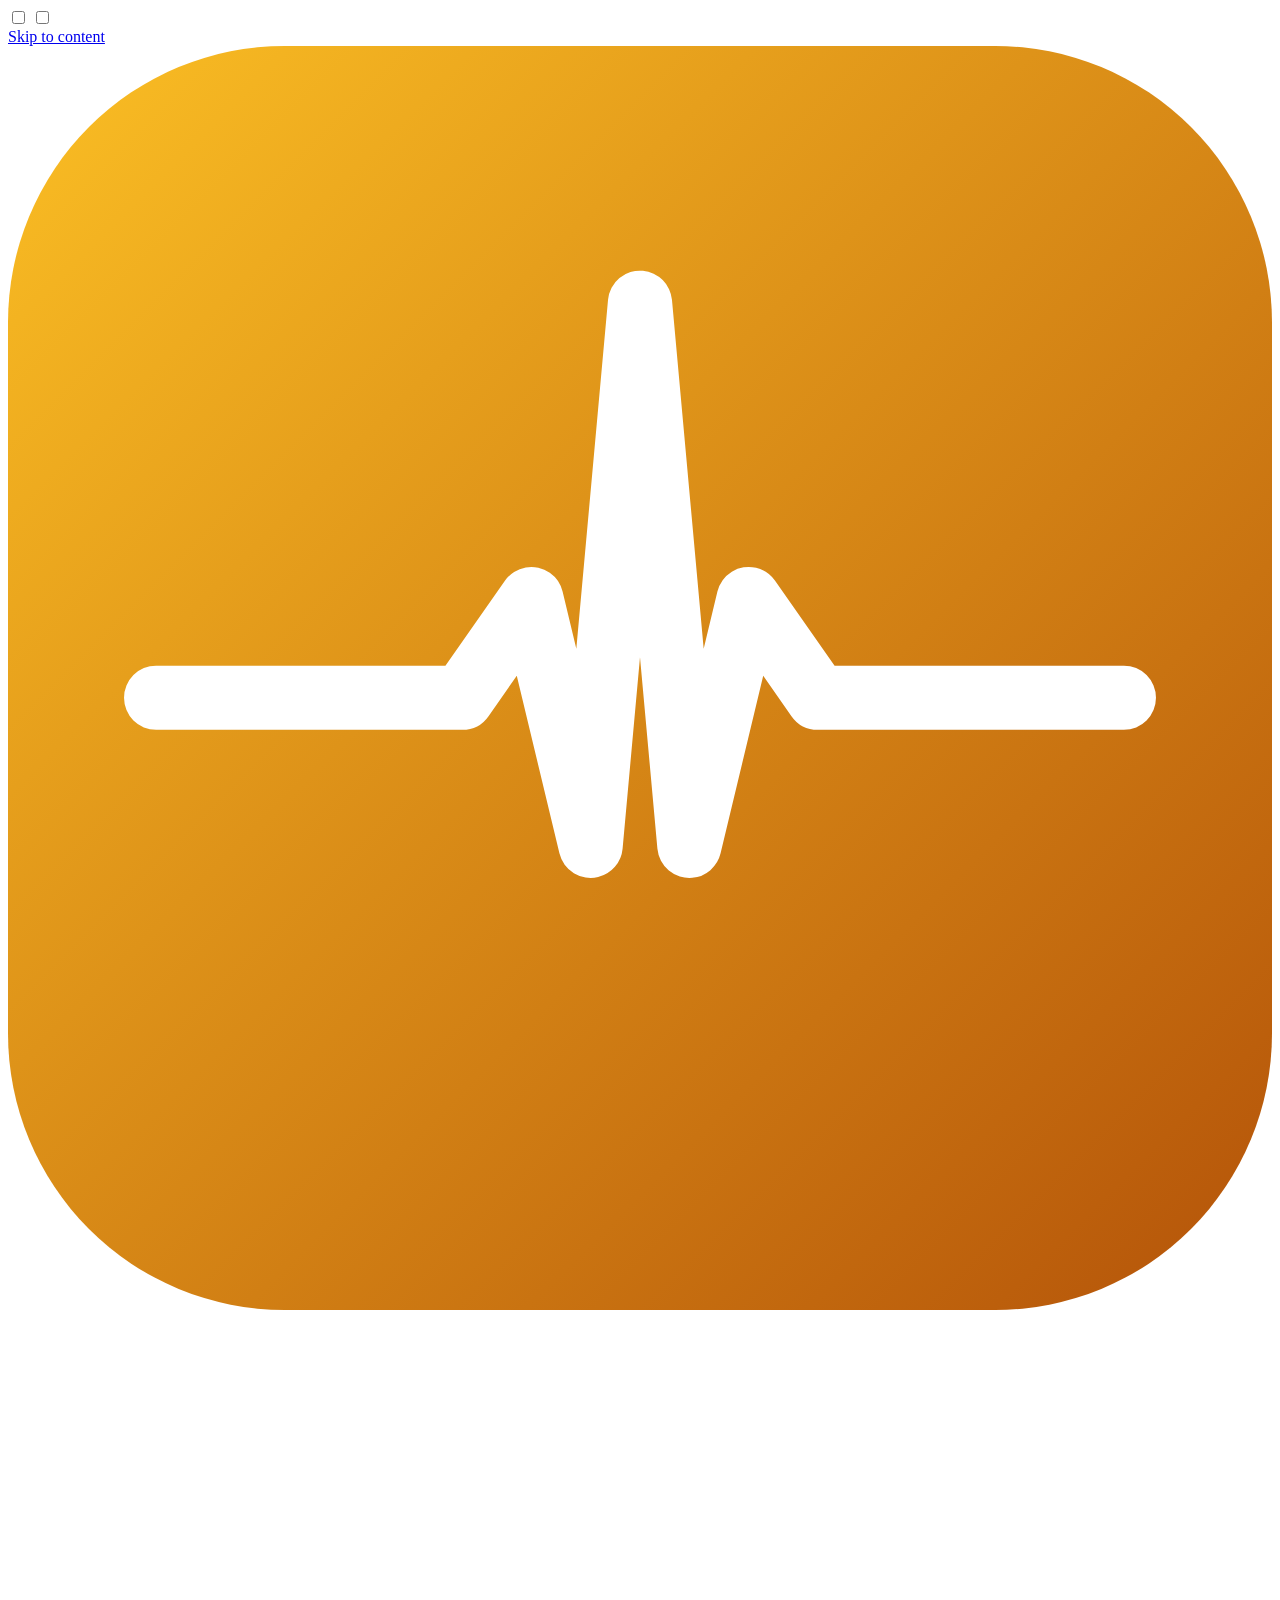
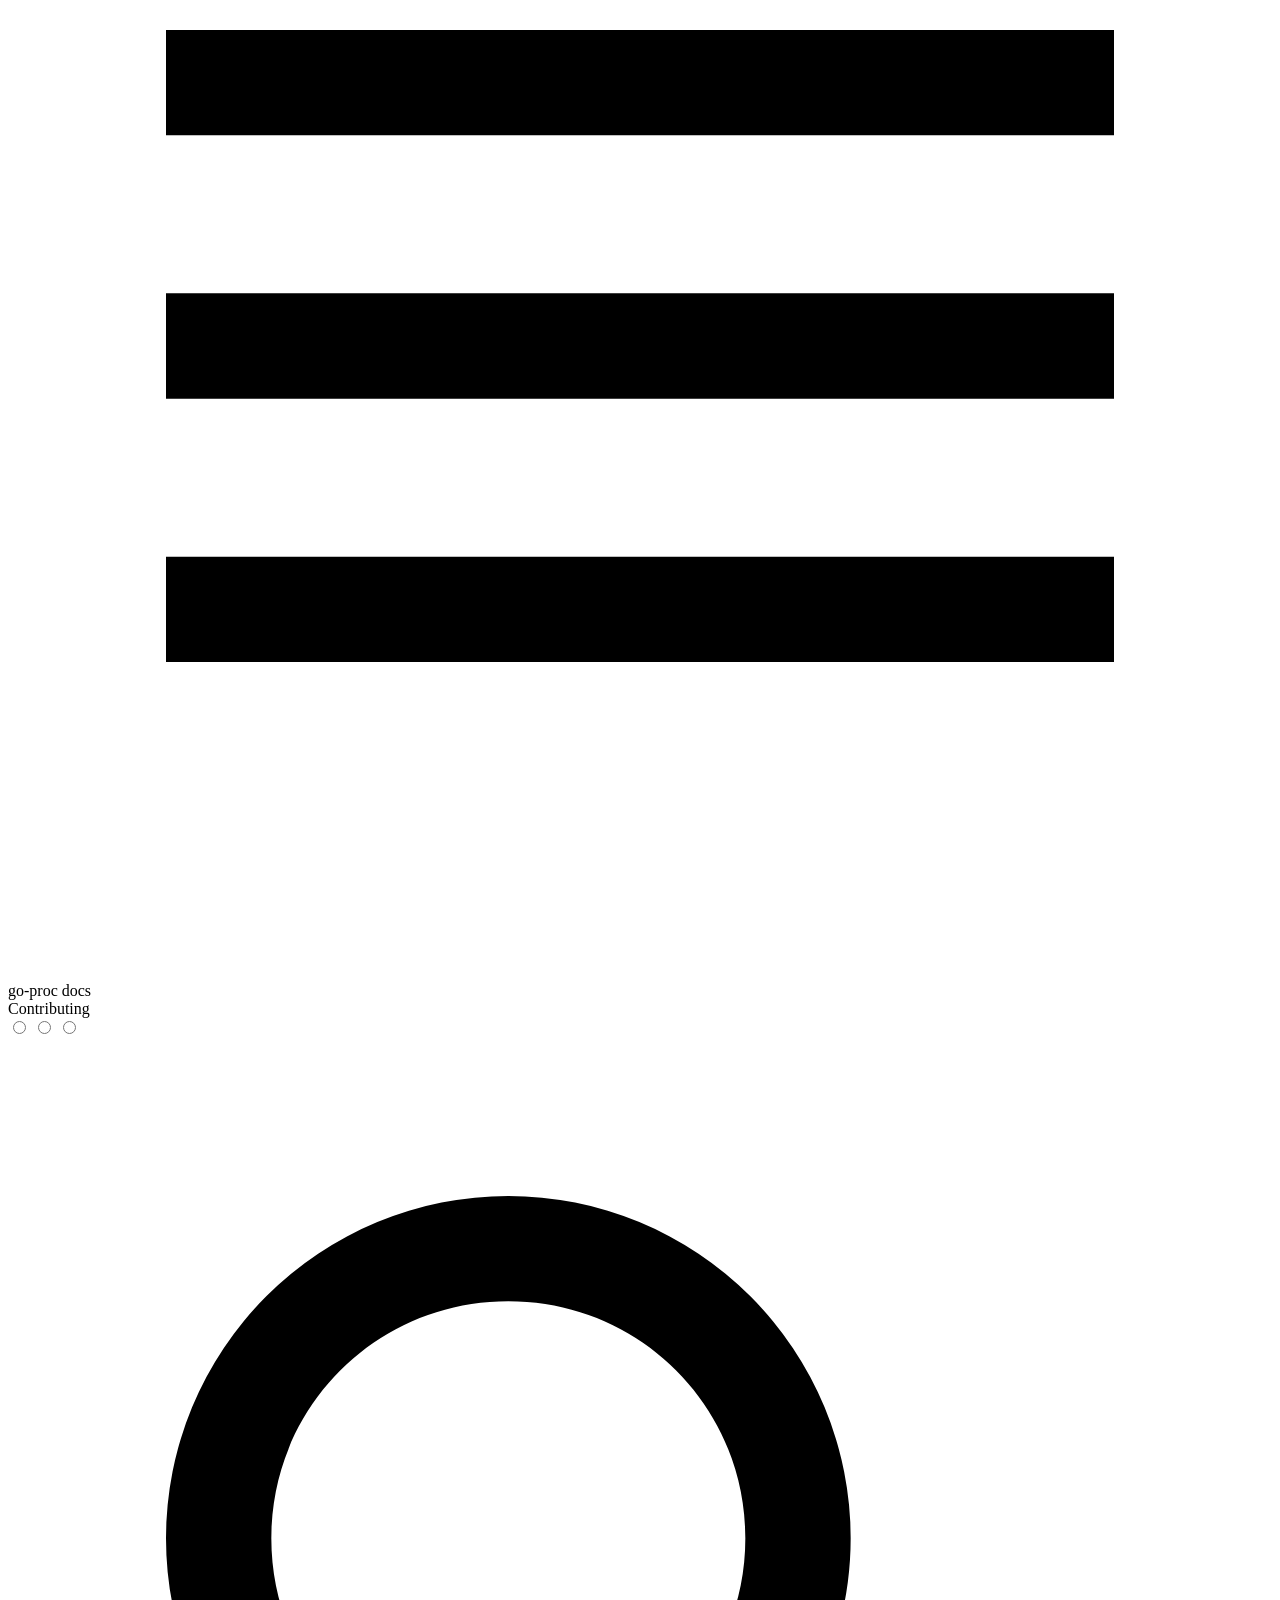
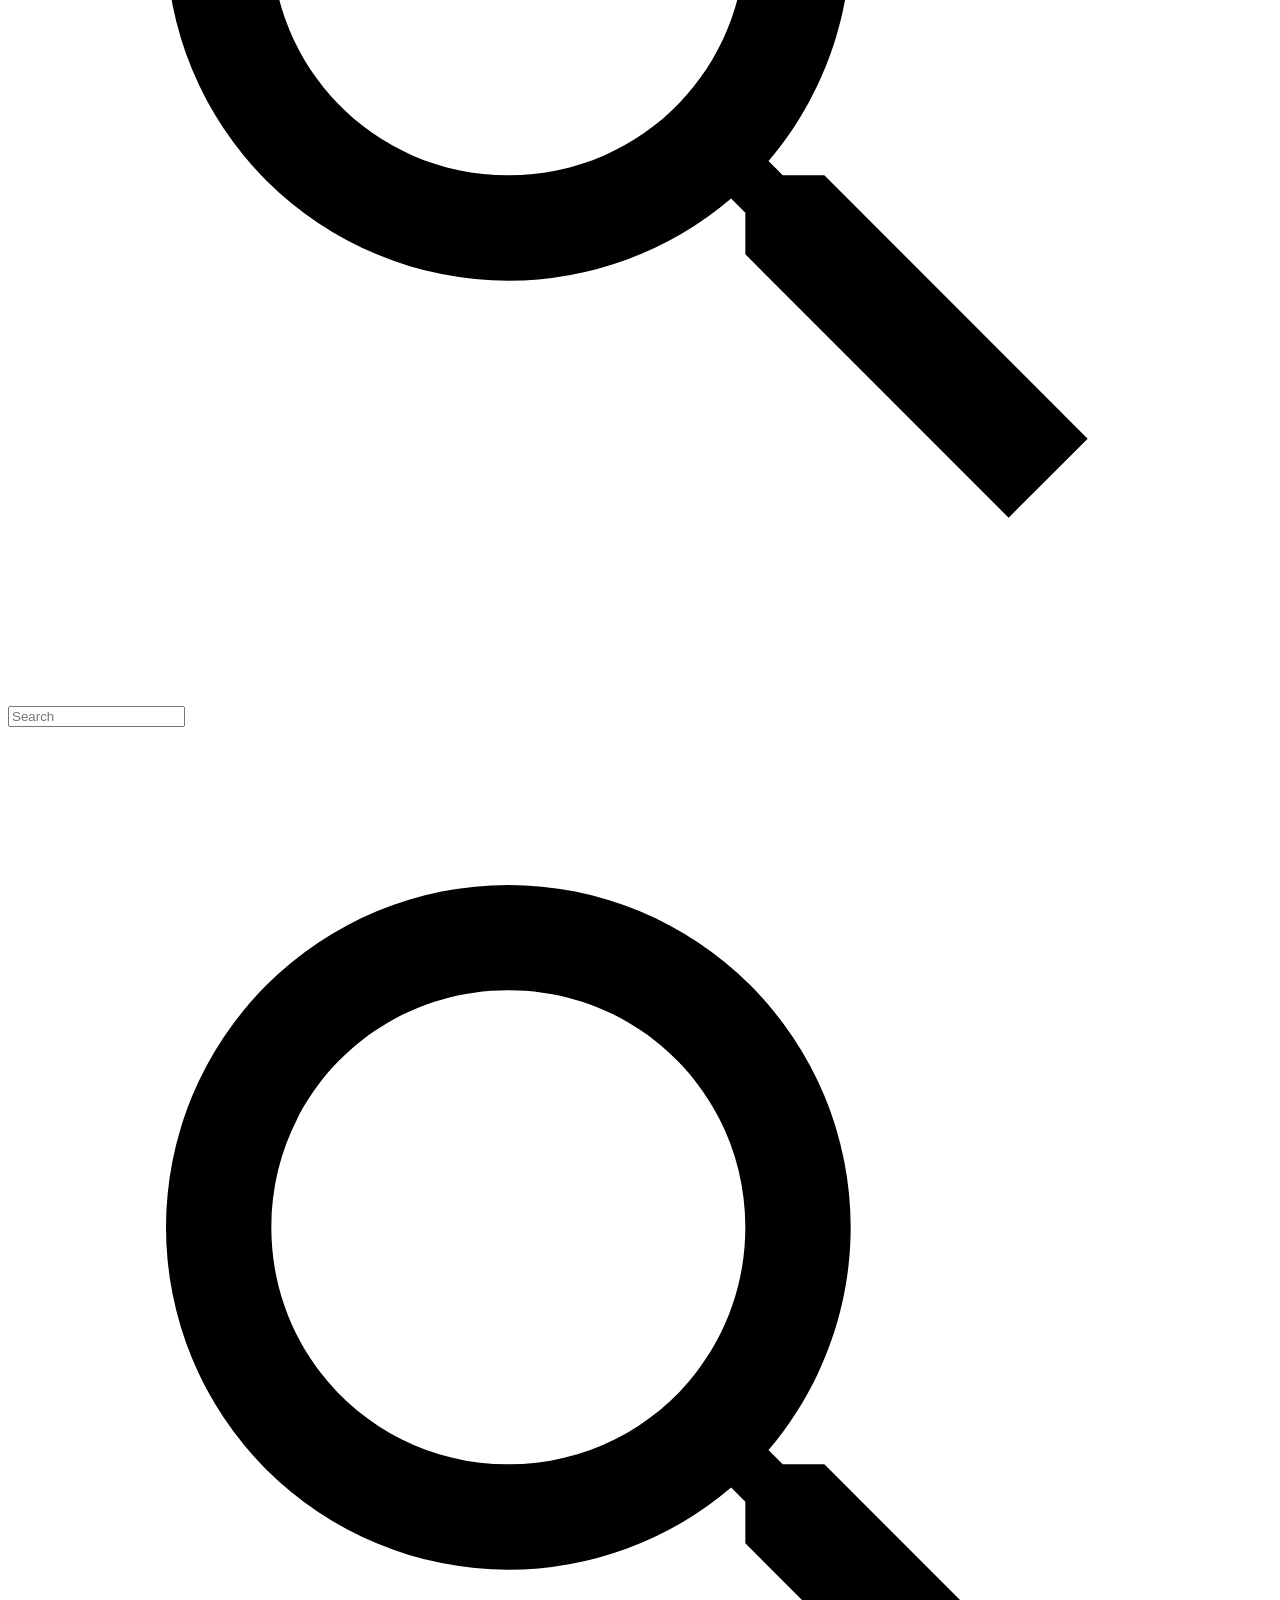
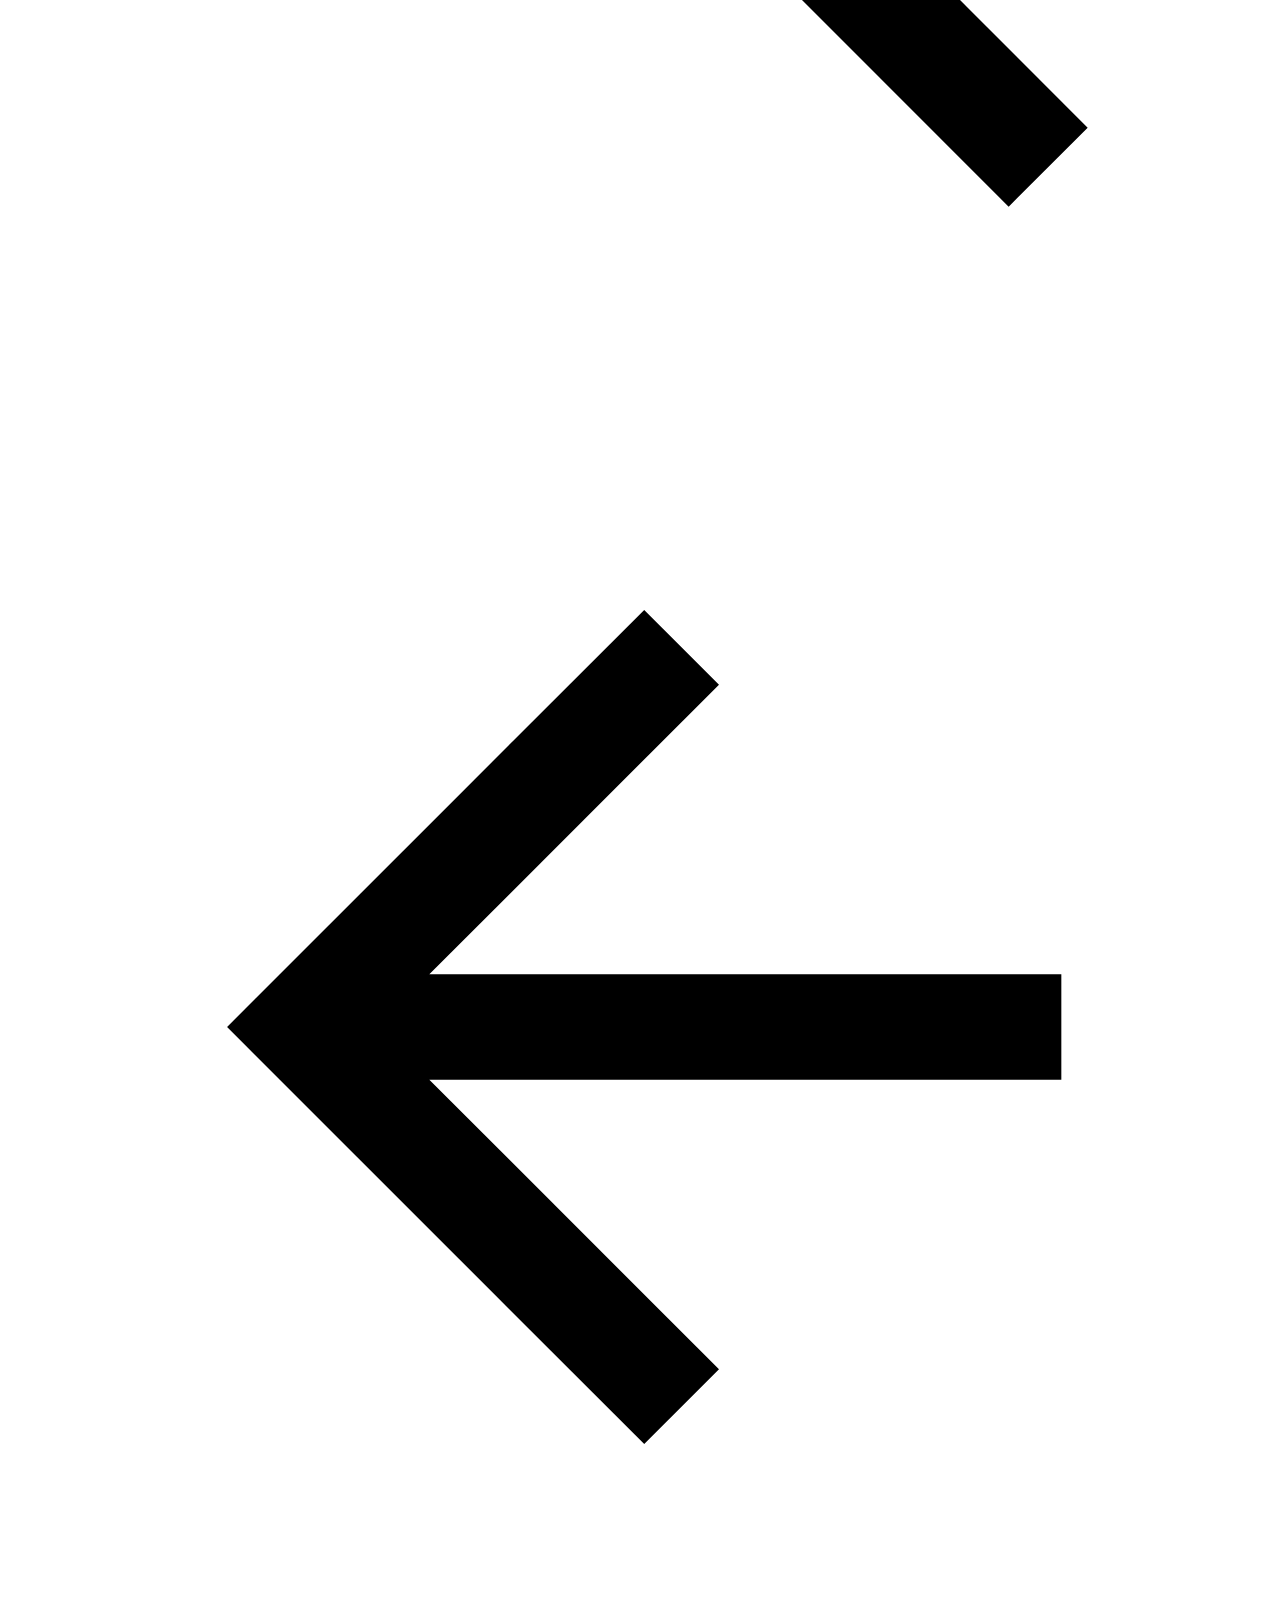
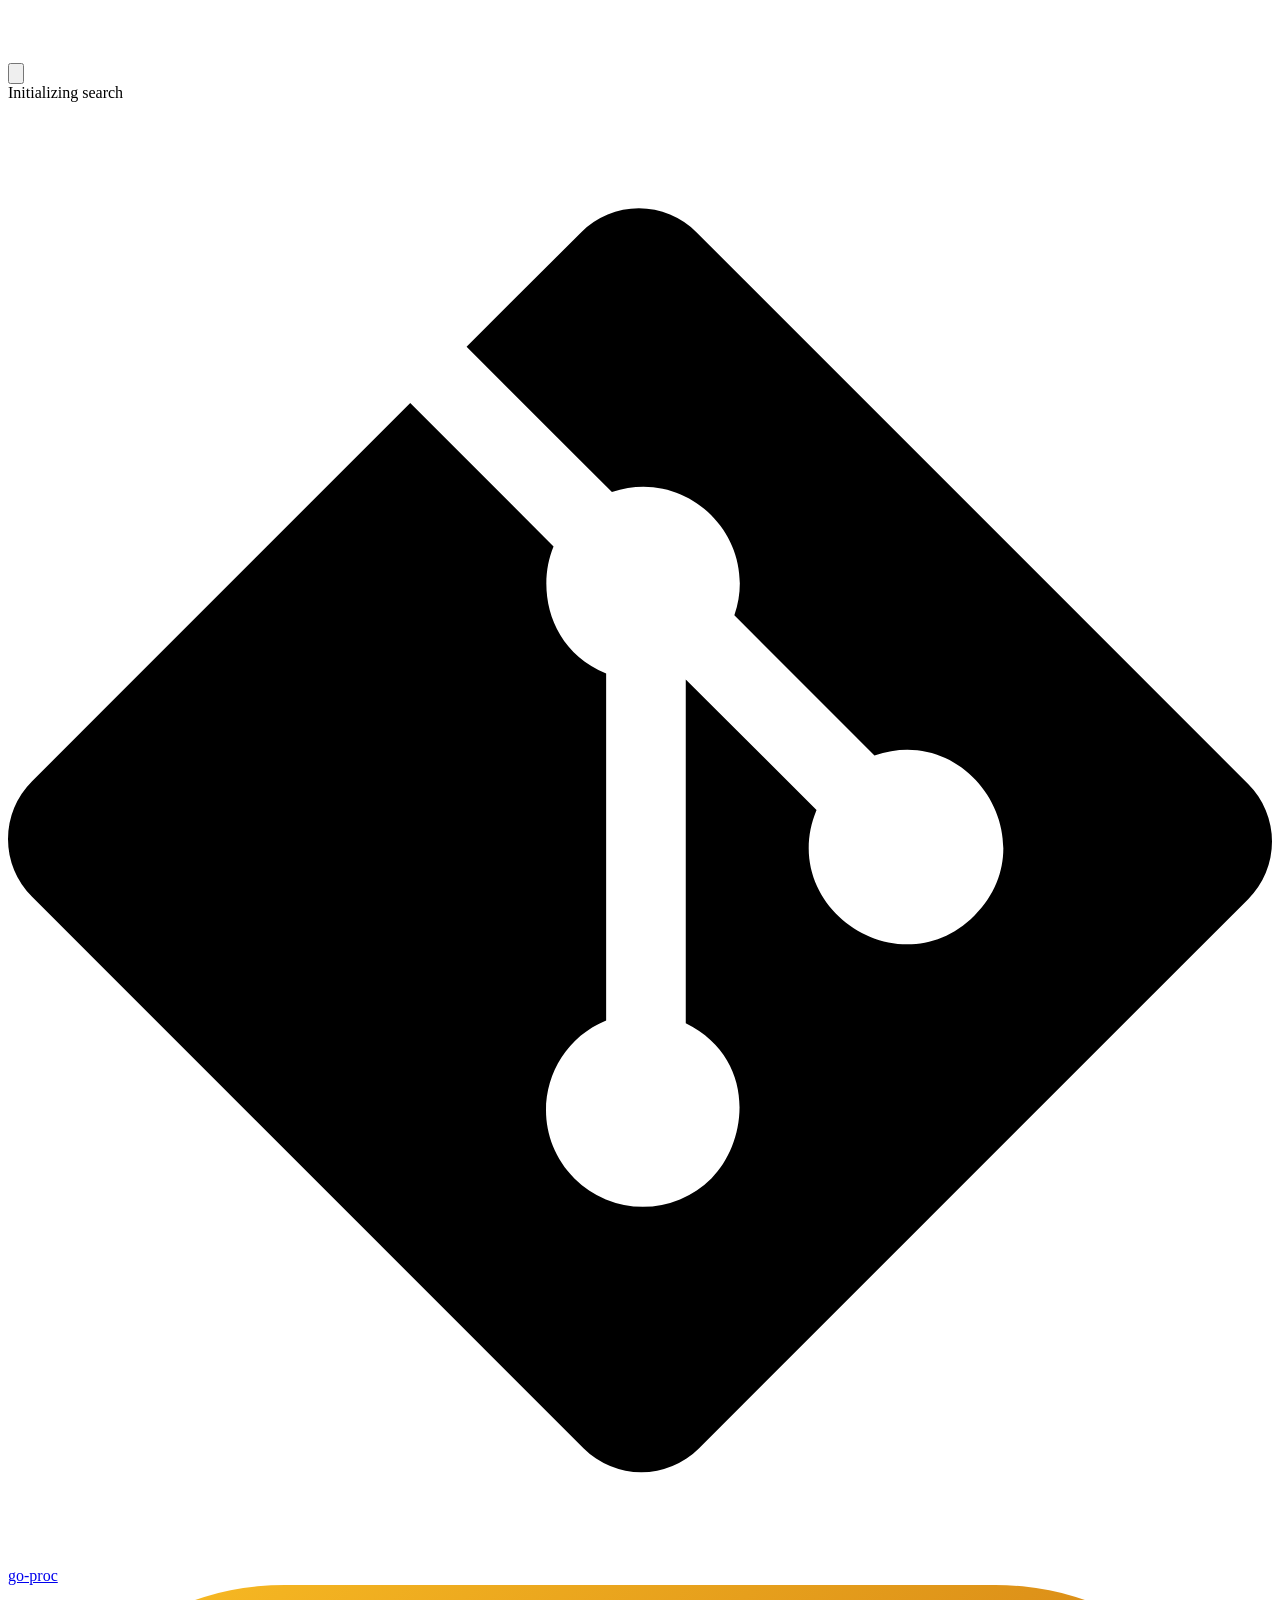
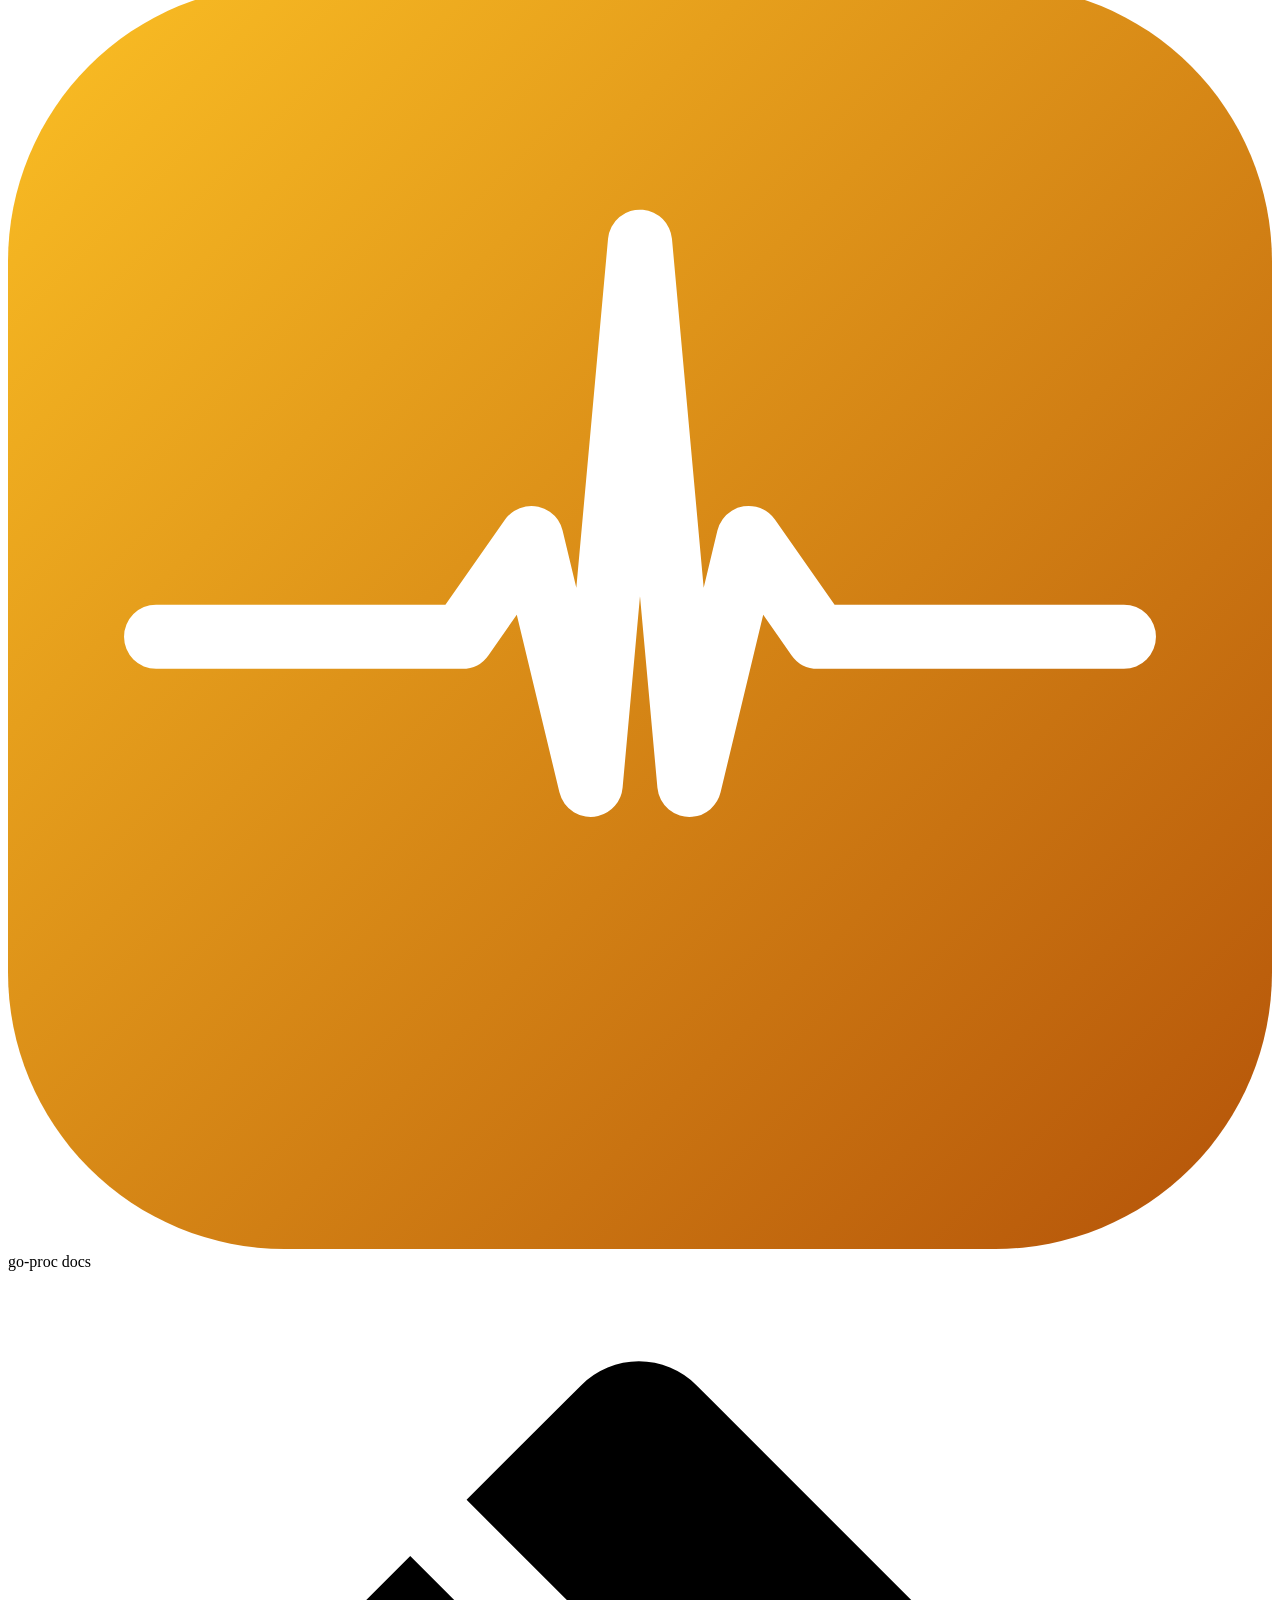
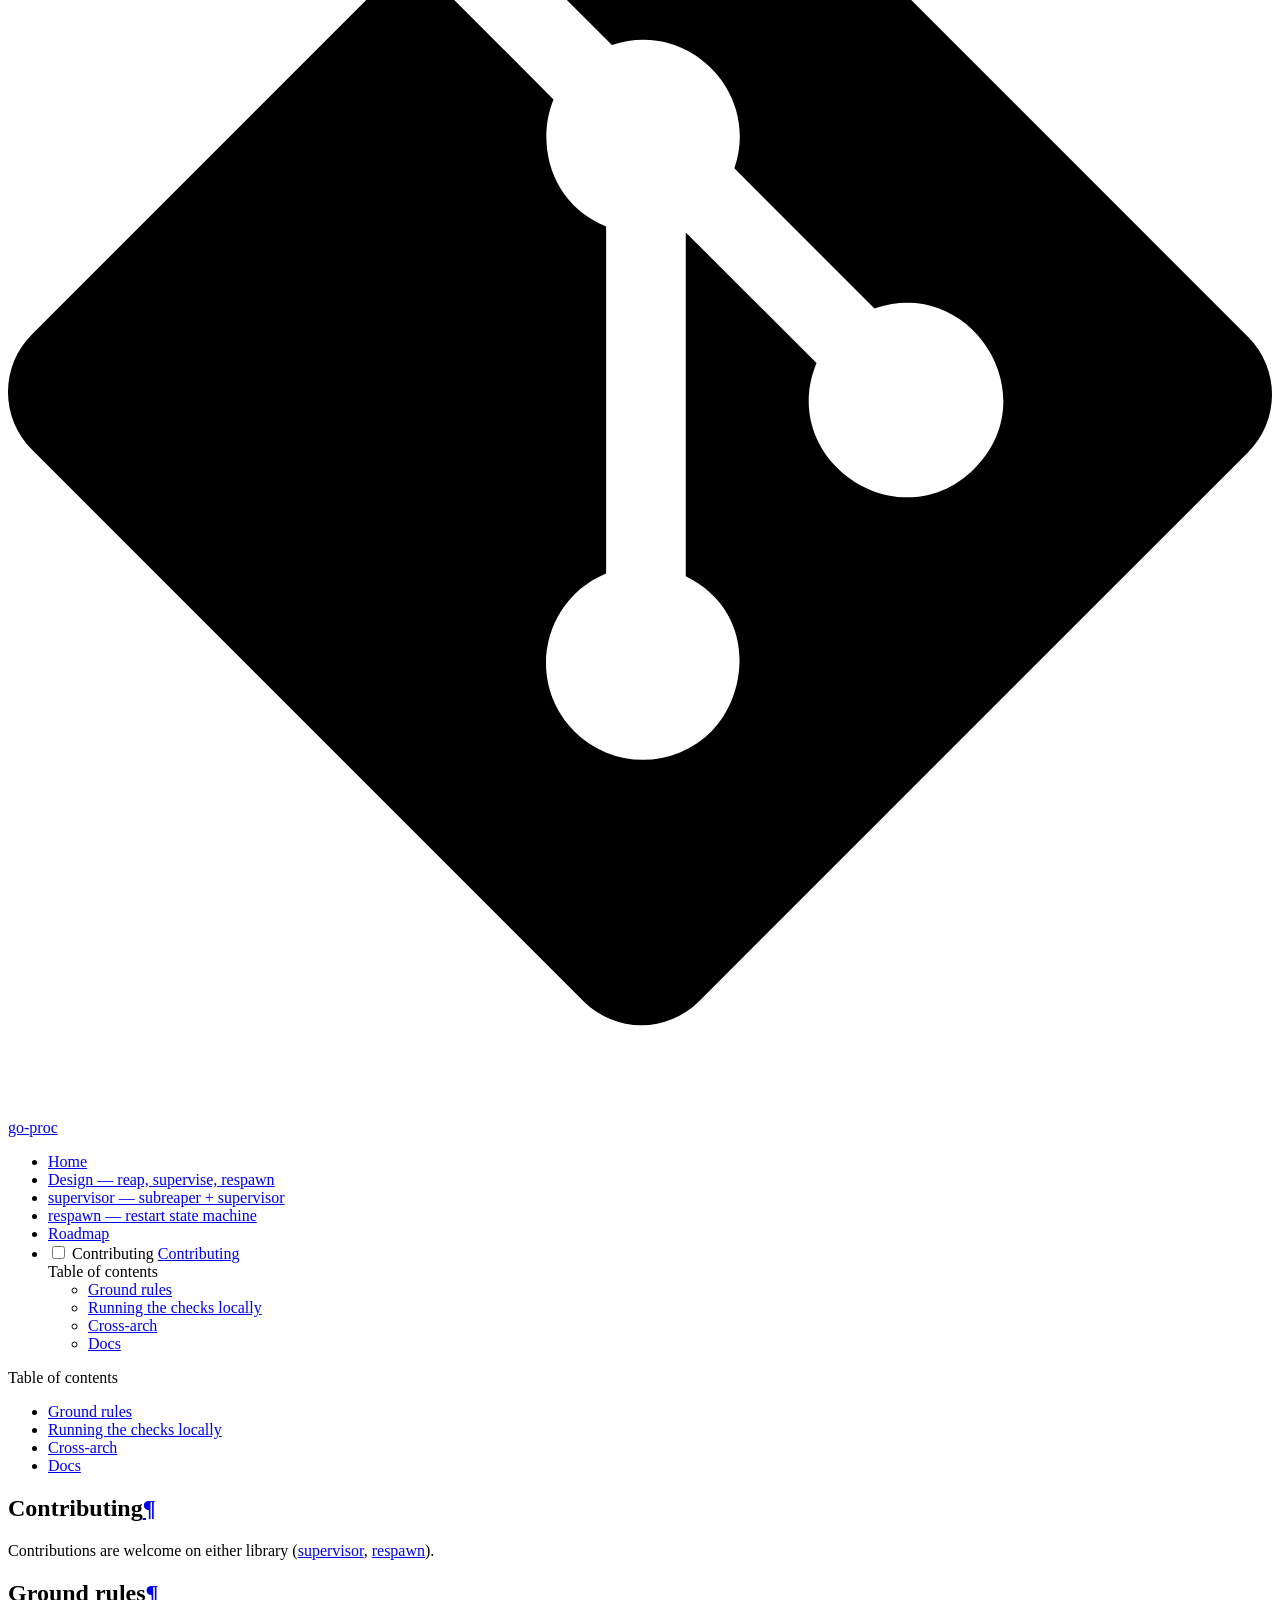
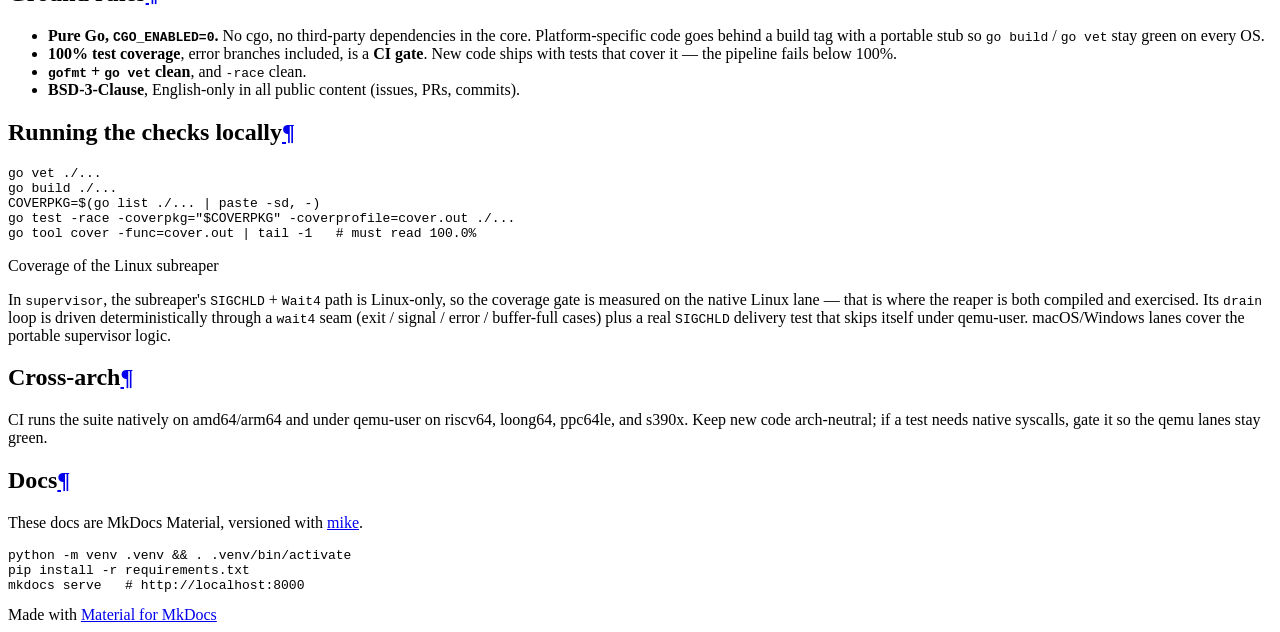
==== commit 8290cdaa: "Deployed 9fd5e89 to 0.1 with MkDocs 1.6.1 and mike 2.1.3" ====
--- a/0.1/contributing/index.html
+++ b/0.1/contributing/index.html
@@ -6,7 +6,7 @@
       <meta charset="utf-8">
       <meta name="viewport" content="width=device-width,initial-scale=1">
       
-        <meta name="description" content="Pure-Go (CGO-free) process-lifecycle primitives: a PID-1 subreaper and process supervisor, and a restart/reconcile state machine.">
+        <meta name="description" content="Pure-Go (no cgo) process-lifecycle primitives: a PID-1 subreaper + process supervisor and a restart/reconcile state machine.">
       
       
       
@@ -47,8 +47,6 @@
         <style>:root{--md-text-font:"Roboto";--md-code-font:"Roboto Mono"}</style>
       
     
-    
-      <link rel="stylesheet" href="../assets/extra.css">
     
     <script>__md_scope=new URL("..",location),__md_hash=e=>[...e].reduce(((e,_)=>(e<<5)-e+_.charCodeAt(0)),0),__md_get=(e,_=localStorage,t=__md_scope)=>JSON.parse(_.getItem(t.pathname+"."+e)),__md_set=(e,_,t=localStorage,a=__md_scope)=>{try{t.setItem(a.pathname+"."+e,JSON.stringify(_))}catch(e){}}</script>
     
@@ -138,7 +136,7 @@
     
     
     
-    <input class="md-option" data-md-color-media="(prefers-color-scheme: light)" data-md-color-scheme="default" data-md-color-primary="custom" data-md-color-accent="indigo"  aria-label="Switch to dark mode"  type="radio" name="__palette" id="__palette_1">
+    <input class="md-option" data-md-color-media="(prefers-color-scheme: light)" data-md-color-scheme="default" data-md-color-primary="orange" data-md-color-accent="indigo"  aria-label="Switch to dark mode"  type="radio" name="__palette" id="__palette_1">
     
       <label class="md-header__button md-icon" title="Switch to dark mode" for="__palette_2" hidden>
         <svg xmlns="http://www.w3.org/2000/svg" viewBox="0 0 24 24"><path d="M12 8a4 4 0 0 0-4 4 4 4 0 0 0 4 4 4 4 0 0 0 4-4 4 4 0 0 0-4-4m0 10a6 6 0 0 1-6-6 6 6 0 0 1 6-6 6 6 0 0 1 6 6 6 6 0 0 1-6 6m8-9.31V4h-4.69L12 .69 8.69 4H4v4.69L.69 12 4 15.31V20h4.69L12 23.31 15.31 20H20v-4.69L23.31 12z"/></svg>
@@ -148,7 +146,7 @@
     
     
     
-    <input class="md-option" data-md-color-media="(prefers-color-scheme: dark)" data-md-color-scheme="slate" data-md-color-primary="custom" data-md-color-accent="indigo"  aria-label="Switch to system preference"  type="radio" name="__palette" id="__palette_2">
+    <input class="md-option" data-md-color-media="(prefers-color-scheme: dark)" data-md-color-scheme="slate" data-md-color-primary="orange" data-md-color-accent="indigo"  aria-label="Switch to system preference"  type="radio" name="__palette" id="__palette_2">
     
       <label class="md-header__button md-icon" title="Switch to system preference" for="__palette_0" hidden>
         <svg xmlns="http://www.w3.org/2000/svg" viewBox="0 0 24 24"><path d="M12 18c-.89 0-1.74-.2-2.5-.55C11.56 16.5 13 14.42 13 12s-1.44-4.5-3.5-5.45C10.26 6.2 11.11 6 12 6a6 6 0 0 1 6 6 6 6 0 0 1-6 6m8-9.31V4h-4.69L12 .69 8.69 4H4v4.69L.69 12 4 15.31V20h4.69L12 23.31 15.31 20H20v-4.69L23.31 12z"/></svg>
@@ -293,7 +291,7 @@
         
   
   <span class="md-ellipsis">
-    Why these primitives
+    Design — reap, supervise, respawn
   </span>
   
 
@@ -313,7 +311,7 @@
         
   
   <span class="md-ellipsis">
-    supervisor — reap & supervise
+    supervisor — subreaper + supervisor
   </span>
   
 
@@ -415,27 +413,36 @@
     <ul class="md-nav__list" data-md-component="toc" data-md-scrollfix>
       
         <li class="md-nav__item">
-  <a href="#hard-rules" class="md-nav__link">
-    <span class="md-ellipsis">
-      Hard rules
-    </span>
-  </a>
-  
-</li>
-      
-        <li class="md-nav__item">
-  <a href="#workflow" class="md-nav__link">
-    <span class="md-ellipsis">
-      Workflow
-    </span>
-  </a>
-  
-</li>
-      
-        <li class="md-nav__item">
-  <a href="#where-things-live" class="md-nav__link">
-    <span class="md-ellipsis">
-      Where things live
+  <a href="#ground-rules" class="md-nav__link">
+    <span class="md-ellipsis">
+      Ground rules
+    </span>
+  </a>
+  
+</li>
+      
+        <li class="md-nav__item">
+  <a href="#running-the-checks-locally" class="md-nav__link">
+    <span class="md-ellipsis">
+      Running the checks locally
+    </span>
+  </a>
+  
+</li>
+      
+        <li class="md-nav__item">
+  <a href="#cross-arch" class="md-nav__link">
+    <span class="md-ellipsis">
+      Cross-arch
+    </span>
+  </a>
+  
+</li>
+      
+        <li class="md-nav__item">
+  <a href="#docs" class="md-nav__link">
+    <span class="md-ellipsis">
+      Docs
     </span>
   </a>
   
@@ -476,27 +483,36 @@
     <ul class="md-nav__list" data-md-component="toc" data-md-scrollfix>
       
         <li class="md-nav__item">
-  <a href="#hard-rules" class="md-nav__link">
-    <span class="md-ellipsis">
-      Hard rules
-    </span>
-  </a>
-  
-</li>
-      
-        <li class="md-nav__item">
-  <a href="#workflow" class="md-nav__link">
-    <span class="md-ellipsis">
-      Workflow
-    </span>
-  </a>
-  
-</li>
-      
-        <li class="md-nav__item">
-  <a href="#where-things-live" class="md-nav__link">
-    <span class="md-ellipsis">
-      Where things live
+  <a href="#ground-rules" class="md-nav__link">
+    <span class="md-ellipsis">
+      Ground rules
+    </span>
+  </a>
+  
+</li>
+      
+        <li class="md-nav__item">
+  <a href="#running-the-checks-locally" class="md-nav__link">
+    <span class="md-ellipsis">
+      Running the checks locally
+    </span>
+  </a>
+  
+</li>
+      
+        <li class="md-nav__item">
+  <a href="#cross-arch" class="md-nav__link">
+    <span class="md-ellipsis">
+      Cross-arch
+    </span>
+  </a>
+  
+</li>
+      
+        <li class="md-nav__item">
+  <a href="#docs" class="md-nav__link">
+    <span class="md-ellipsis">
+      Docs
     </span>
   </a>
   
@@ -518,73 +534,45 @@
 
 
 <h1 id="contributing">Contributing<a class="headerlink" href="#contributing" title="Permanent link">&para;</a></h1>
-<p>Contributions are welcome. go-proc is built to a small set of non-negotiable
-rules — they are what keep the primitives pure-Go, correct, and portable. Please
-read these before opening a pull request.</p>
-<h2 id="hard-rules">Hard rules<a class="headerlink" href="#hard-rules" title="Permanent link">&para;</a></h2>
+<p>Contributions are welcome on either library
+(<a href="https://github.com/go-proc/supervisor">supervisor</a>,
+<a href="https://github.com/go-proc/respawn">respawn</a>).</p>
+<h2 id="ground-rules">Ground rules<a class="headerlink" href="#ground-rules" title="Permanent link">&para;</a></h2>
 <ul>
-<li><strong>Build from source — no vendoring.</strong> Everything compiles from source. Do not
-  reach for prebuilt binaries or vendored blobs as a shortcut; being able to
-  compile from source is a guarantee of independence.</li>
-<li><strong>Pure Go, cgo disabled.</strong> The whole point is a single static binary with no C
-  toolchain. Code must build with <code>CGO_ENABLED=0</code>. Linux-only syscalls
-  (<code>Wait4</code>, subreaper <code>prctl</code>) go in build-tagged files with a portable no-op
-  stub for every other GOOS — never a cgo shim.</li>
-<li><strong>Dependency-free.</strong> Only the standard library (and, on Linux, the low-level
-  syscall surface). New third-party dependencies need a strong justification.</li>
-<li><strong>100% test coverage target, enforced in CI.</strong> New code ships with tests, and
-  coverage is a CI gate. Fill the error branches, not just the happy path — use
-  the <code>Runtime</code> / <code>Actions</code> interfaces and the reaper stub as fault-injection
-  seams.</li>
-<li><strong>Keep the decision pure.</strong> <code>respawn.Decide</code> must stay a pure function — no
-  I/O, no goroutines, <code>now</code> passed in. Timing, concurrency and effects belong in
-  the <code>Reconciler</code> / <code>Actions</code>, not the decision core.</li>
-<li><strong>All GitHub content in English.</strong> Issues, pull requests, commits, comments and
-  discussions are English-only.</li>
-<li><strong>Six-arch clean.</strong> Changes must stay <code>gofmt</code> + <code>go vet</code> clean and green across
-  amd64, arm64, riscv64, loong64, ppc64le and s390x.</li>
+<li><strong>Pure Go, <code>CGO_ENABLED=0</code>.</strong> No cgo, no third-party dependencies in the core.
+  Platform-specific code goes behind a build tag with a portable stub so
+  <code>go build</code> / <code>go vet</code> stay green on every OS.</li>
+<li><strong>100% test coverage</strong>, error branches included, is a <strong>CI gate</strong>. New code
+  ships with tests that cover it — the pipeline fails below 100%.</li>
+<li><strong><code>gofmt</code> + <code>go vet</code> clean</strong>, and <code>-race</code> clean.</li>
+<li><strong>BSD-3-Clause</strong>, English-only in all public content (issues, PRs, commits).</li>
 </ul>
-<h2 id="workflow">Workflow<a class="headerlink" href="#workflow" title="Permanent link">&para;</a></h2>
-<ol>
-<li>Pick or open an issue describing the change.</li>
-<li>Work test-first: add the unit tests (drive branches through the interfaces and
-   injected <code>now</code>), then make them pass.</li>
-<li>
-<p>Run the full suite with coverage and confirm the gate is green:</p>
-<div class="highlight"><pre><span></span><code><a id="__codelineno-0-1" name="__codelineno-0-1" href="#__codelineno-0-1"></a><span class="nv">COVERPKG</span><span class="o">=</span><span class="k">$(</span>go<span class="w"> </span>list<span class="w"> </span>./...<span class="w"> </span><span class="p">|</span><span class="w"> </span>paste<span class="w"> </span>-sd,<span class="w"> </span>-<span class="k">)</span>
-<a id="__codelineno-0-2" name="__codelineno-0-2" href="#__codelineno-0-2"></a>go<span class="w"> </span><span class="nb">test</span><span class="w"> </span>-race<span class="w"> </span>-coverpkg<span class="o">=</span><span class="s2">&quot;</span><span class="nv">$COVERPKG</span><span class="s2">&quot;</span><span class="w"> </span>-coverprofile<span class="o">=</span>cover.out<span class="w"> </span>./...
-<a id="__codelineno-0-3" name="__codelineno-0-3" href="#__codelineno-0-3"></a>go<span class="w"> </span>tool<span class="w"> </span>cover<span class="w"> </span>-func<span class="o">=</span>cover.out<span class="w"> </span><span class="p">|</span><span class="w"> </span>tail<span class="w"> </span>-1<span class="w">   </span><span class="c1"># 100.0%</span>
+<h2 id="running-the-checks-locally">Running the checks locally<a class="headerlink" href="#running-the-checks-locally" title="Permanent link">&para;</a></h2>
+<div class="highlight"><pre><span></span><code><a id="__codelineno-0-1" name="__codelineno-0-1" href="#__codelineno-0-1"></a>go<span class="w"> </span>vet<span class="w"> </span>./...
+<a id="__codelineno-0-2" name="__codelineno-0-2" href="#__codelineno-0-2"></a>go<span class="w"> </span>build<span class="w"> </span>./...
+<a id="__codelineno-0-3" name="__codelineno-0-3" href="#__codelineno-0-3"></a><span class="nv">COVERPKG</span><span class="o">=</span><span class="k">$(</span>go<span class="w"> </span>list<span class="w"> </span>./...<span class="w"> </span><span class="p">|</span><span class="w"> </span>paste<span class="w"> </span>-sd,<span class="w"> </span>-<span class="k">)</span>
+<a id="__codelineno-0-4" name="__codelineno-0-4" href="#__codelineno-0-4"></a>go<span class="w"> </span><span class="nb">test</span><span class="w"> </span>-race<span class="w"> </span>-coverpkg<span class="o">=</span><span class="s2">&quot;</span><span class="nv">$COVERPKG</span><span class="s2">&quot;</span><span class="w"> </span>-coverprofile<span class="o">=</span>cover.out<span class="w"> </span>./...
+<a id="__codelineno-0-5" name="__codelineno-0-5" href="#__codelineno-0-5"></a>go<span class="w"> </span>tool<span class="w"> </span>cover<span class="w"> </span>-func<span class="o">=</span>cover.out<span class="w"> </span><span class="p">|</span><span class="w"> </span>tail<span class="w"> </span>-1<span class="w">   </span><span class="c1"># must read 100.0%</span>
 </code></pre></div>
-</li>
-<li>
-<p>Open a PR in English, referencing the issue.</p>
-</li>
-</ol>
-<h2 id="where-things-live">Where things live<a class="headerlink" href="#where-things-live" title="Permanent link">&para;</a></h2>
-<table>
-<thead>
-<tr>
-<th>Module</th>
-<th>Repo</th>
-</tr>
-</thead>
-<tbody>
-<tr>
-<td>subreaper + process supervisor</td>
-<td><a href="https://github.com/go-proc/supervisor"><code>github.com/go-proc/supervisor</code></a></td>
-</tr>
-<tr>
-<td>restart / reconcile state machine</td>
-<td><a href="https://github.com/go-proc/respawn"><code>github.com/go-proc/respawn</code></a></td>
-</tr>
-<tr>
-<td>this documentation site</td>
-<td><a href="https://github.com/go-proc/docs"><code>github.com/go-proc/docs</code></a></td>
-</tr>
-</tbody>
-</table>
-<p>Start from <a href="../supervisor/">supervisor</a> / <a href="../respawn/">respawn</a> and the
-<a href="../roadmap/">Roadmap</a> to find the right place for your change.</p>
+<div class="admonition note">
+<p class="admonition-title">Coverage of the Linux subreaper</p>
+<p>In <code>supervisor</code>, the subreaper's <code>SIGCHLD</code> + <code>Wait4</code> path is Linux-only, so
+the coverage gate is measured on the native Linux lane — that is where the
+reaper is both compiled and exercised. Its <code>drain</code> loop is driven
+deterministically through a <code>wait4</code> seam (exit / signal / error / buffer-full
+cases) plus a real <code>SIGCHLD</code> delivery test that skips itself under qemu-user.
+macOS/Windows lanes cover the portable supervisor logic.</p>
+</div>
+<h2 id="cross-arch">Cross-arch<a class="headerlink" href="#cross-arch" title="Permanent link">&para;</a></h2>
+<p>CI runs the suite natively on amd64/arm64 and under qemu-user on riscv64,
+loong64, ppc64le, and s390x. Keep new code arch-neutral; if a test needs native
+syscalls, gate it so the qemu lanes stay green.</p>
+<h2 id="docs">Docs<a class="headerlink" href="#docs" title="Permanent link">&para;</a></h2>
+<p>These docs are MkDocs Material, versioned with <a href="https://github.com/jimporter/mike">mike</a>.</p>
+<div class="highlight"><pre><span></span><code><a id="__codelineno-1-1" name="__codelineno-1-1" href="#__codelineno-1-1"></a>python<span class="w"> </span>-m<span class="w"> </span>venv<span class="w"> </span>.venv<span class="w"> </span><span class="o">&amp;&amp;</span><span class="w"> </span>.<span class="w"> </span>.venv/bin/activate
+<a id="__codelineno-1-2" name="__codelineno-1-2" href="#__codelineno-1-2"></a>pip<span class="w"> </span>install<span class="w"> </span>-r<span class="w"> </span>requirements.txt
+<a id="__codelineno-1-3" name="__codelineno-1-3" href="#__codelineno-1-3"></a>mkdocs<span class="w"> </span>serve<span class="w">   </span><span class="c1"># http://localhost:8000</span>
+</code></pre></div>
 
 
 
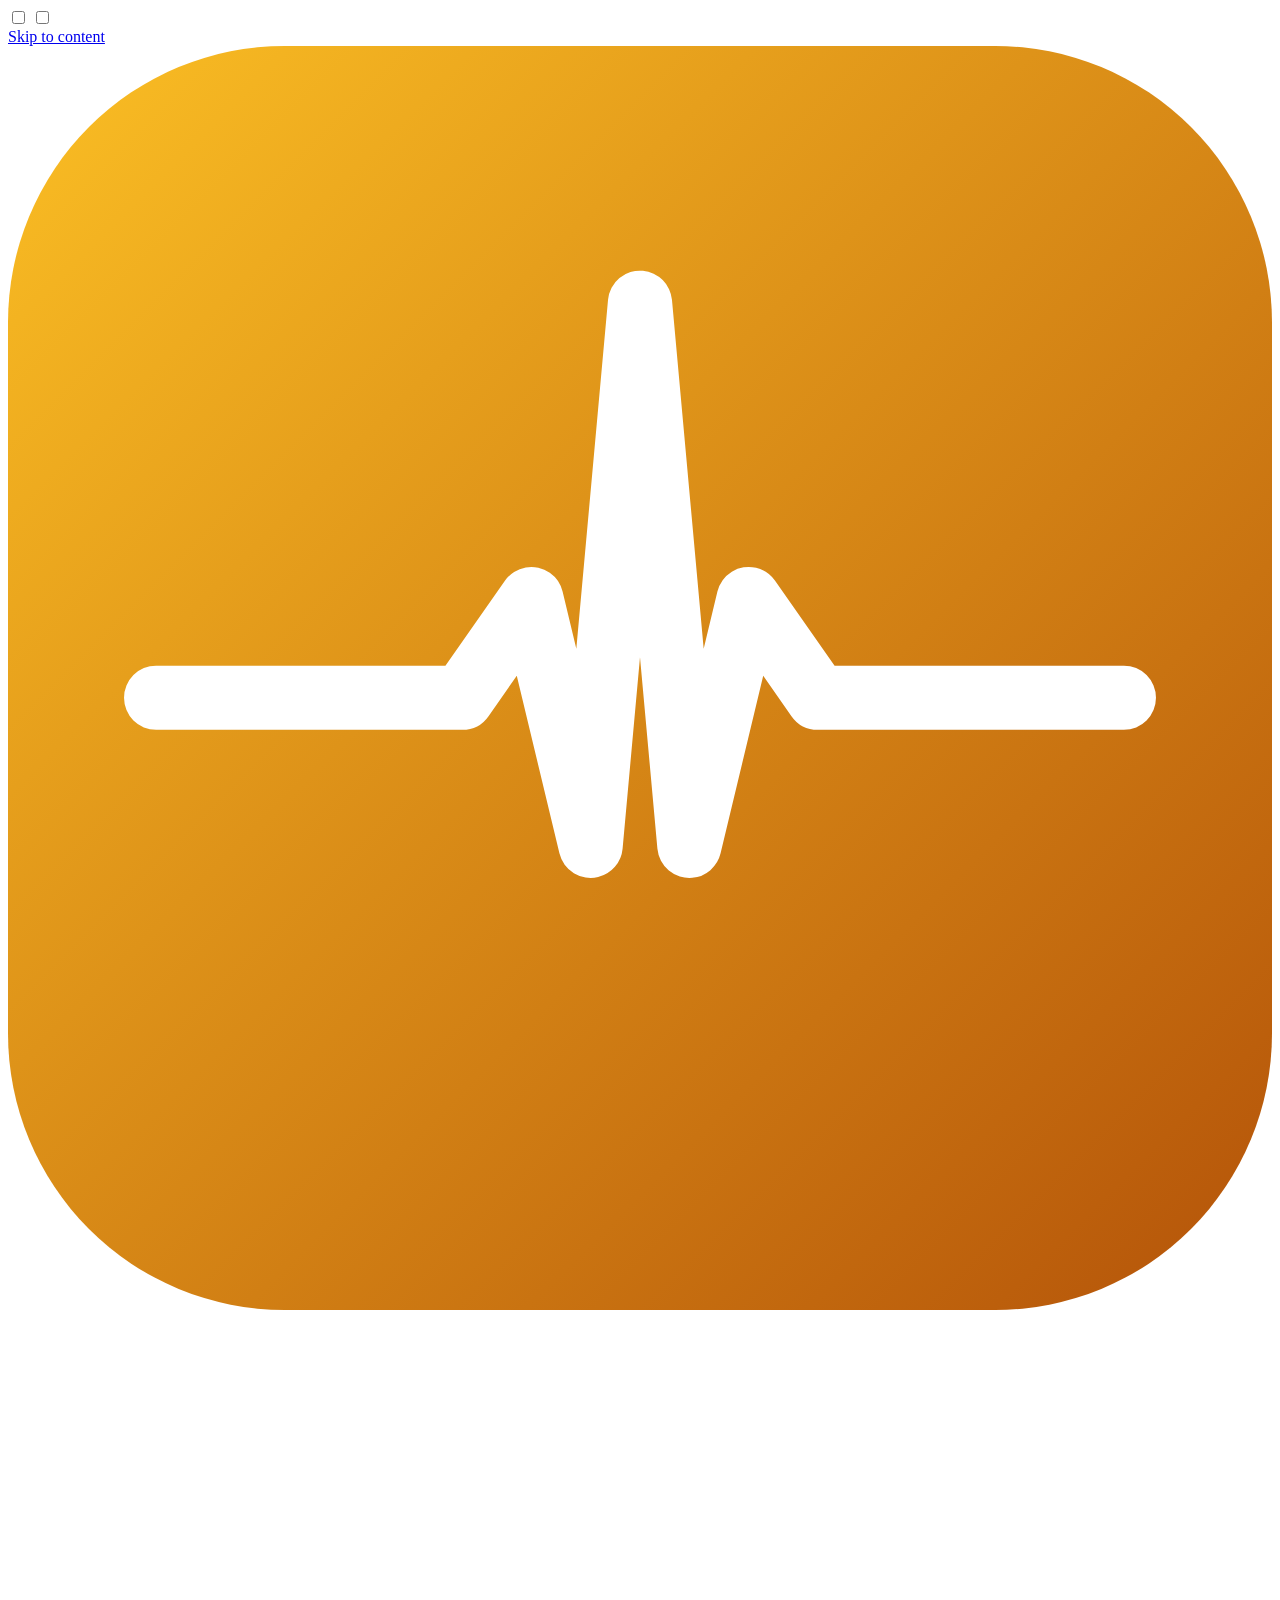
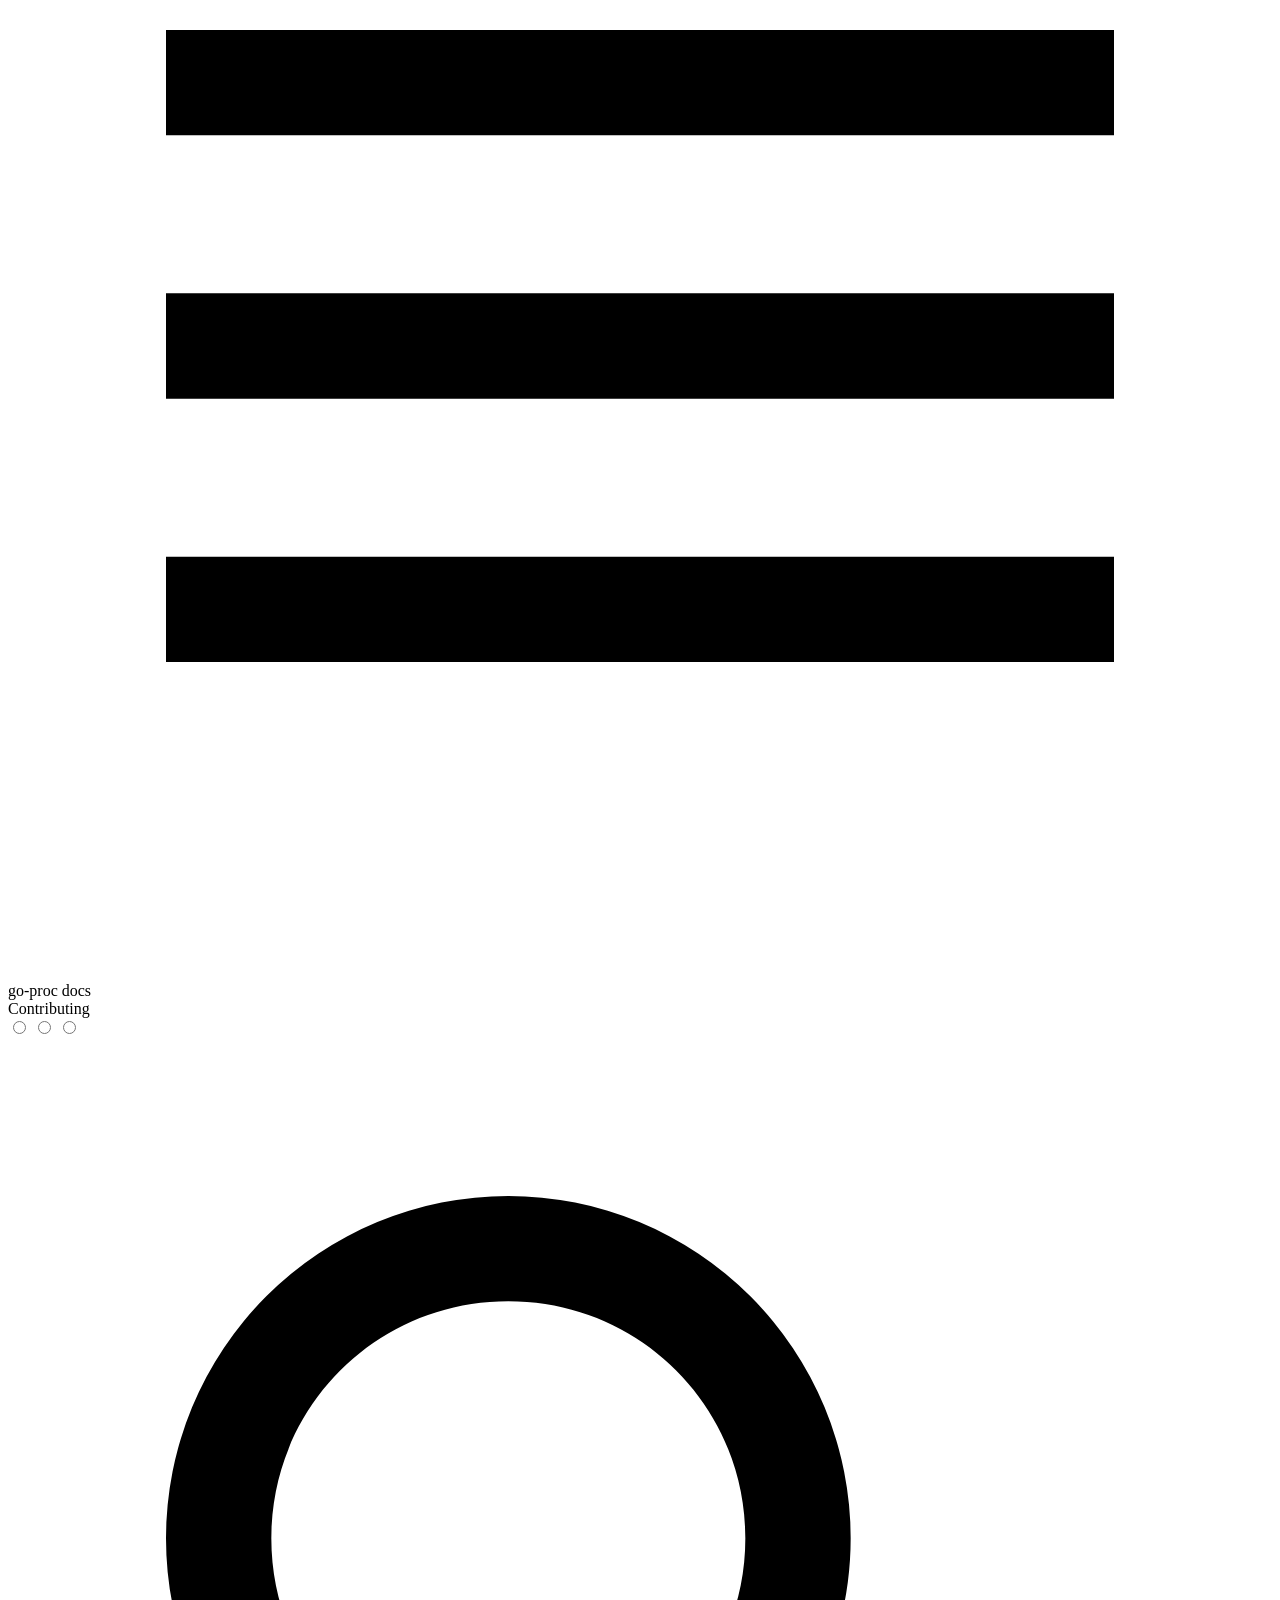
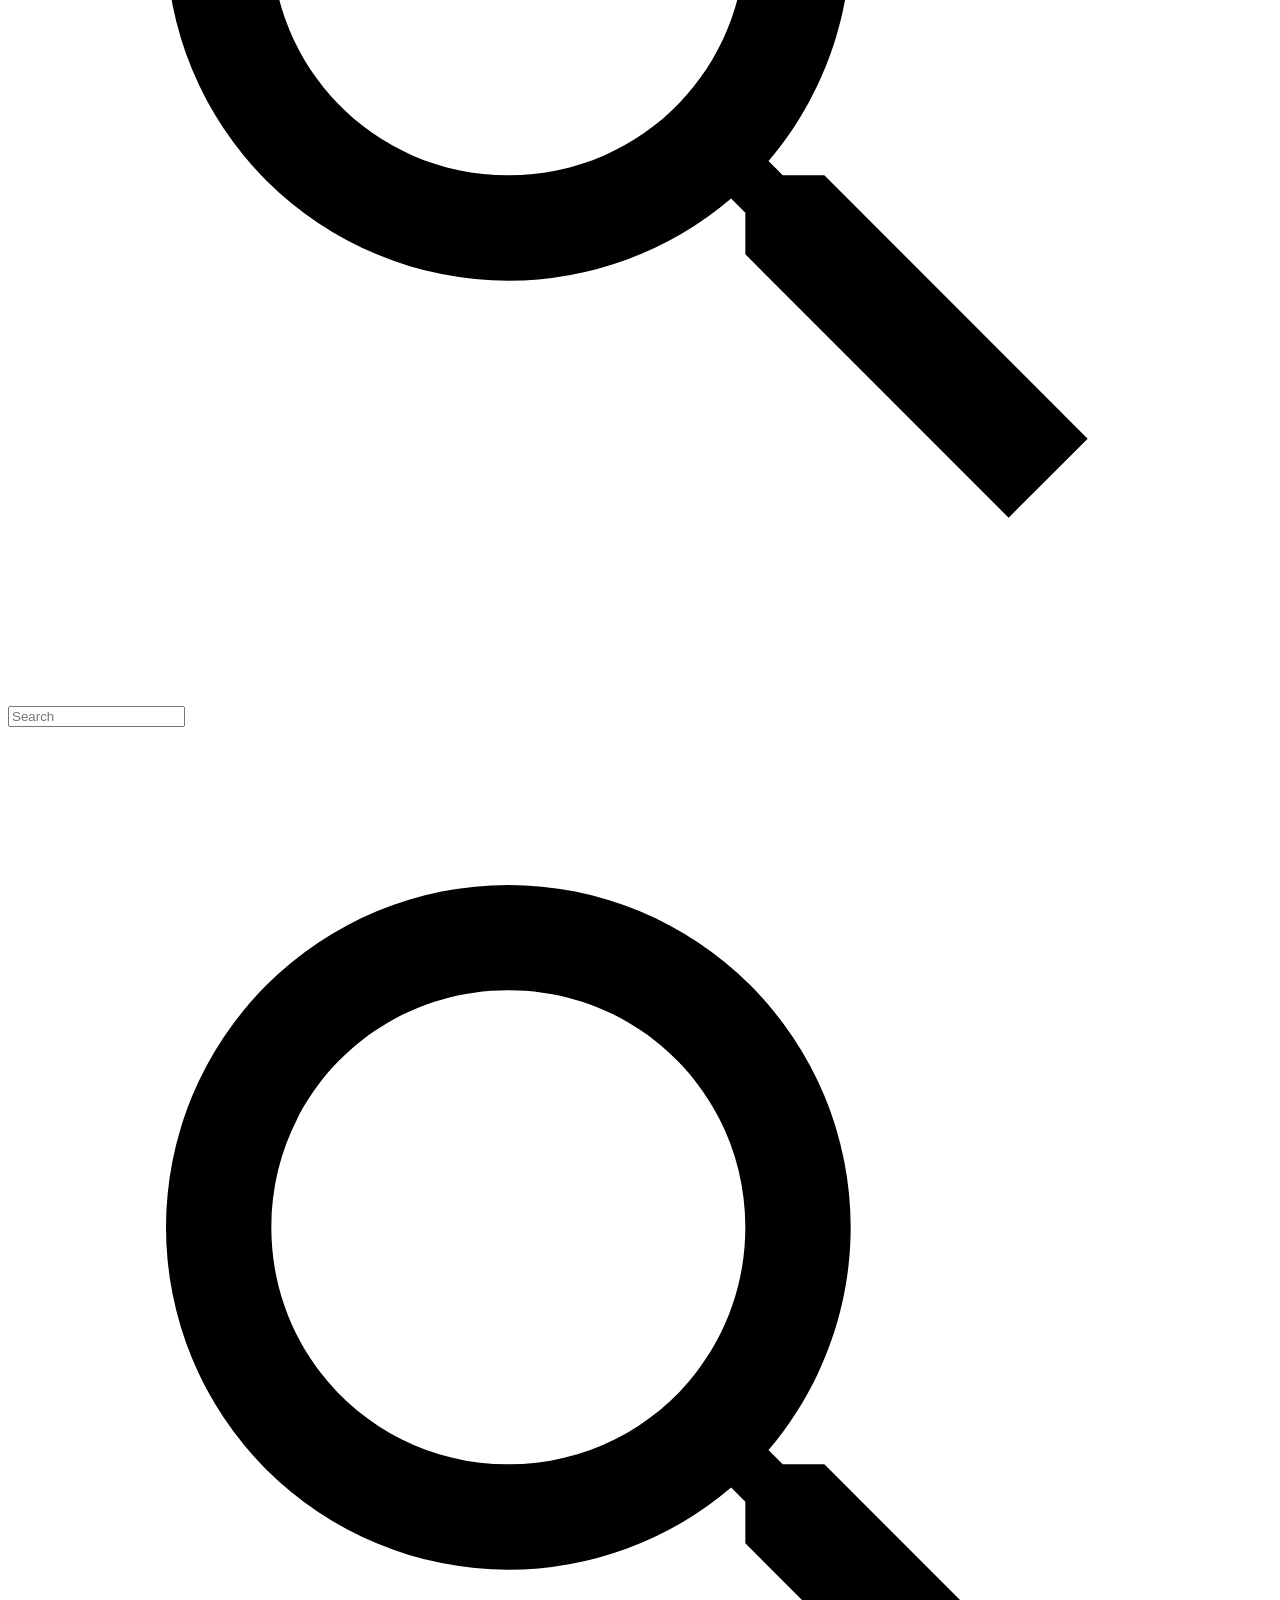
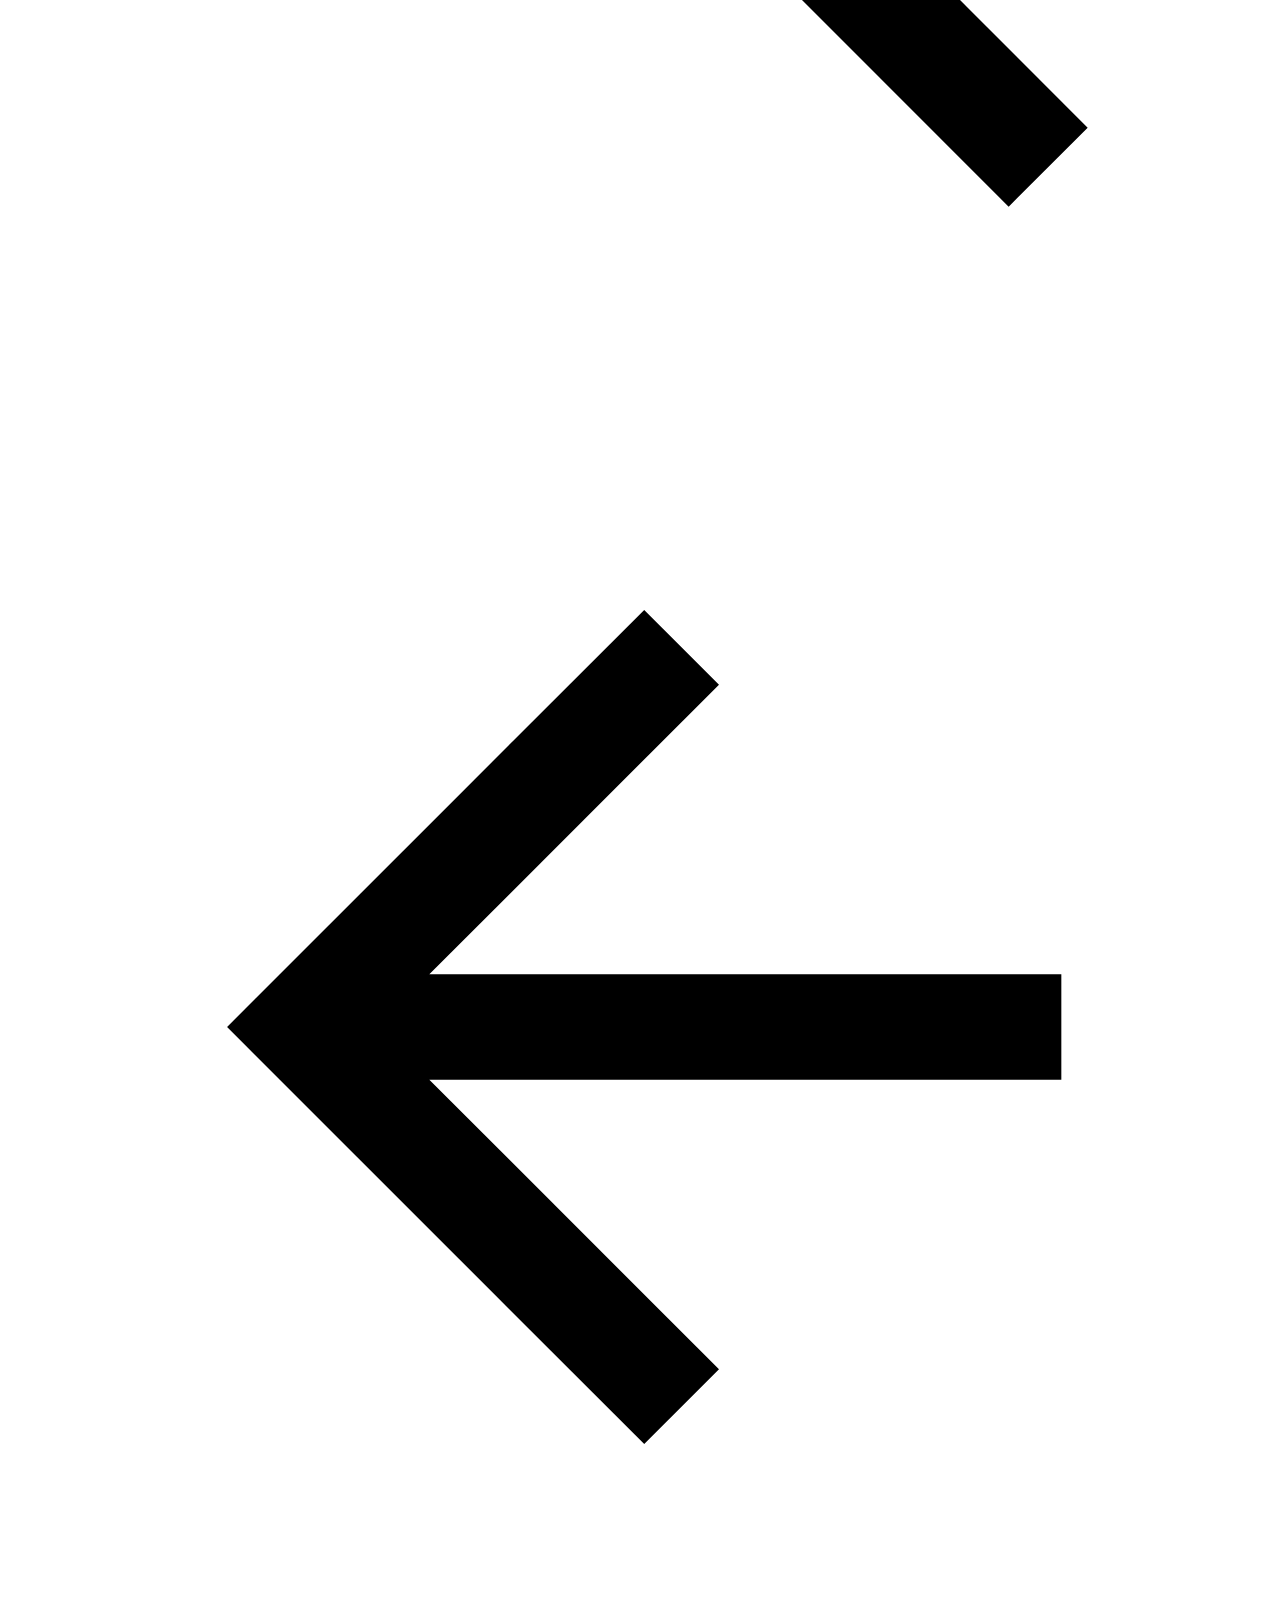
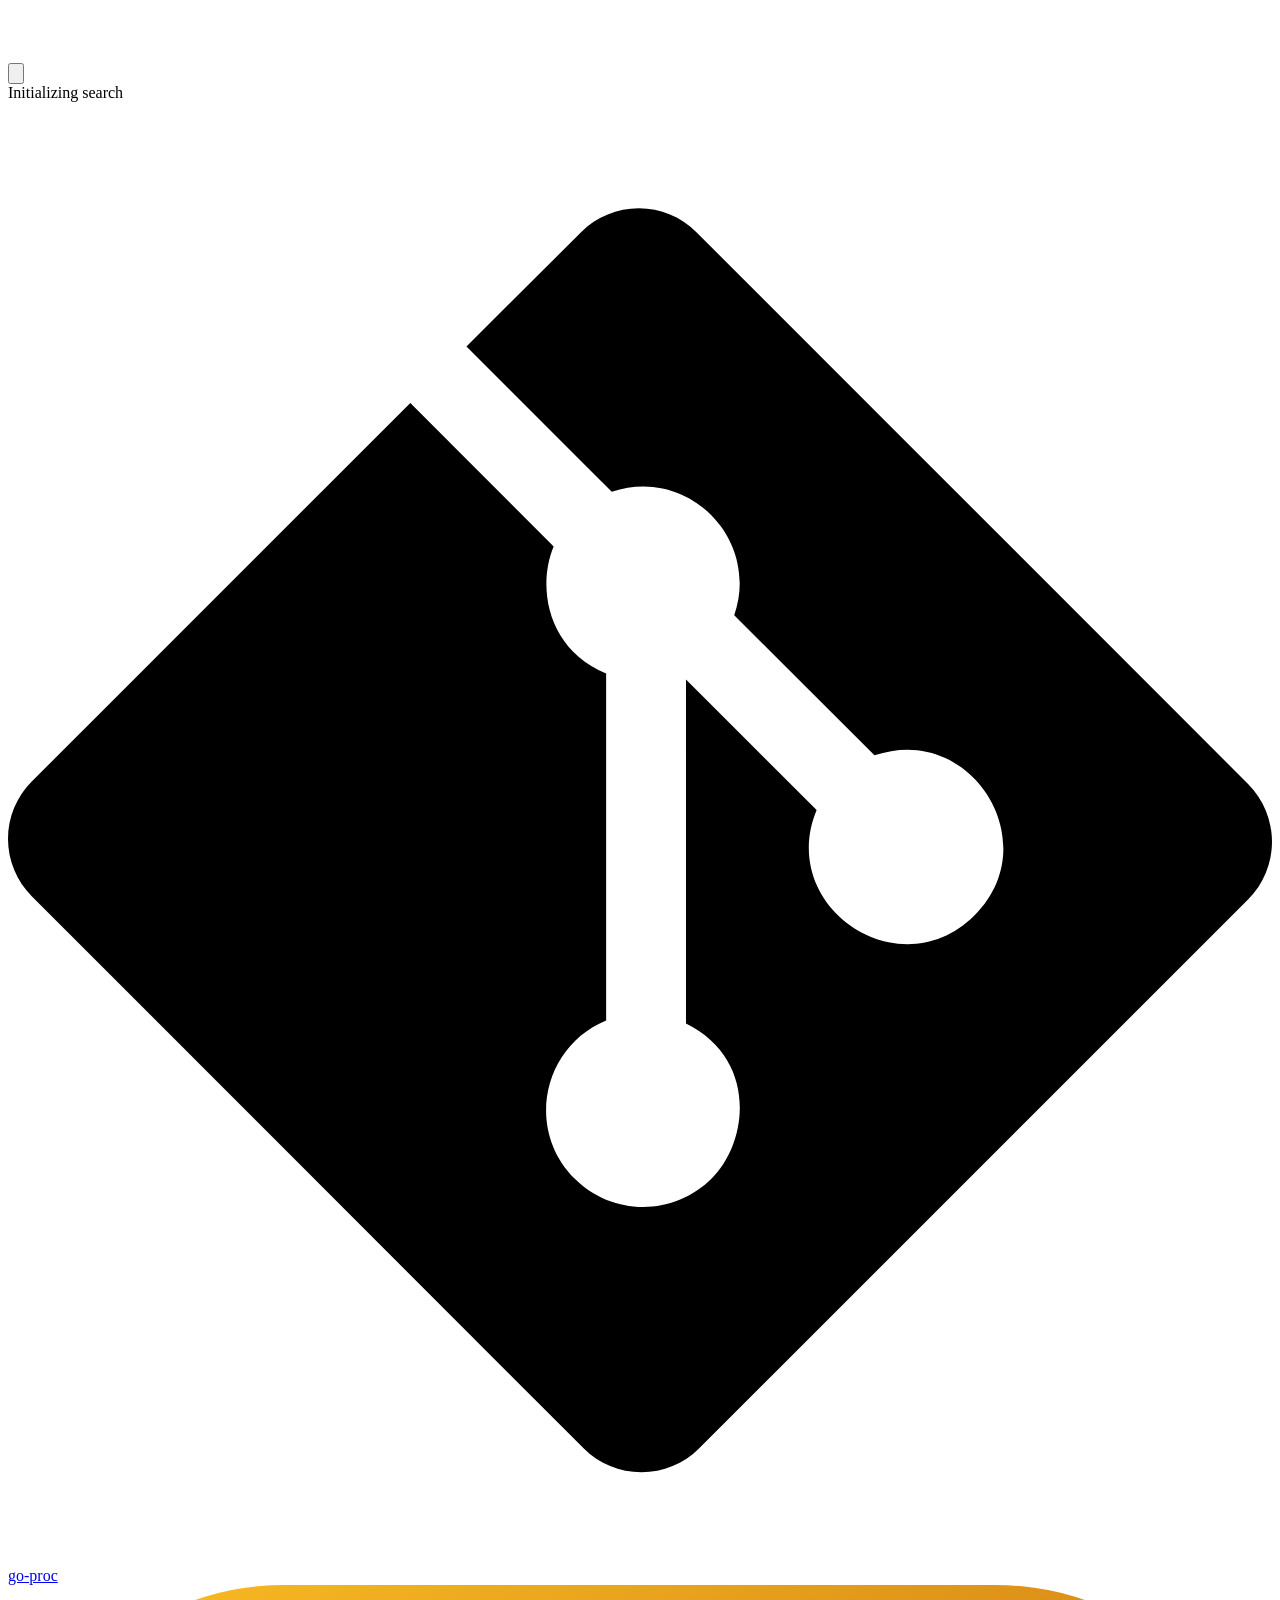
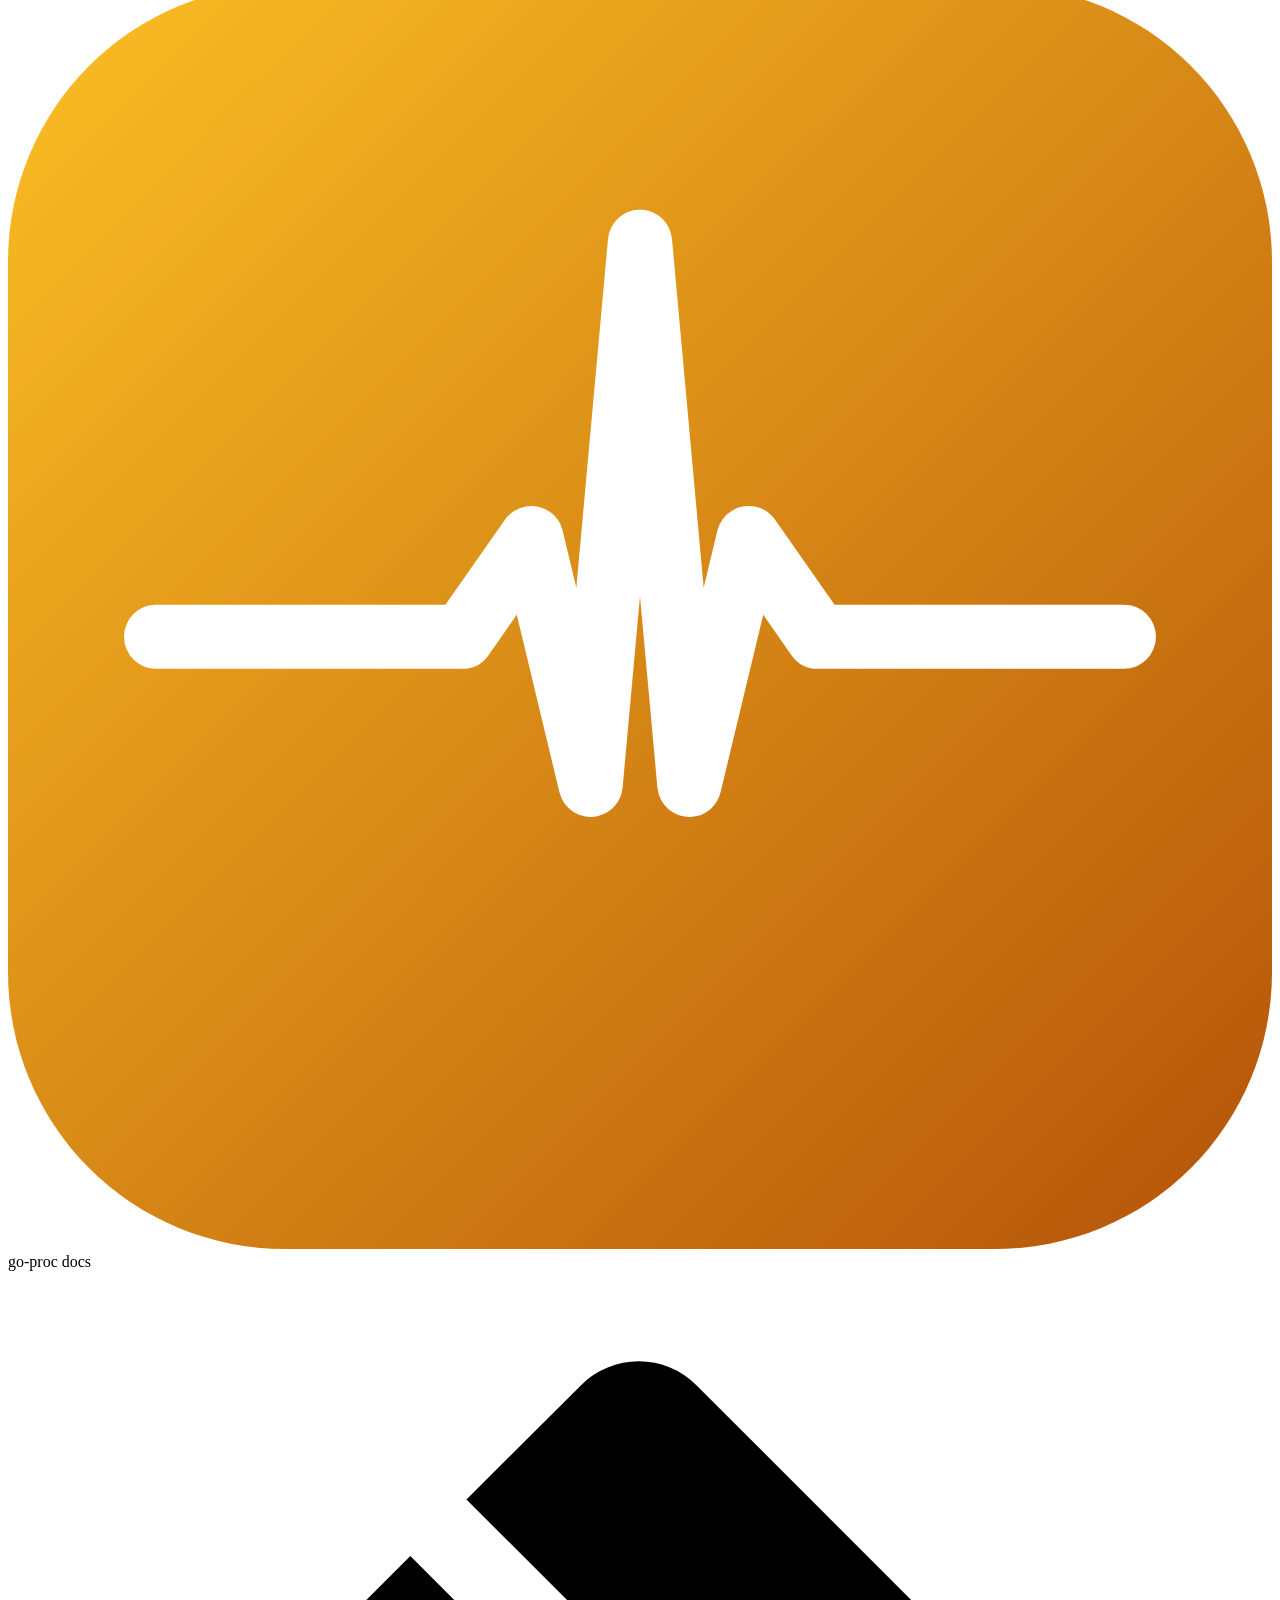
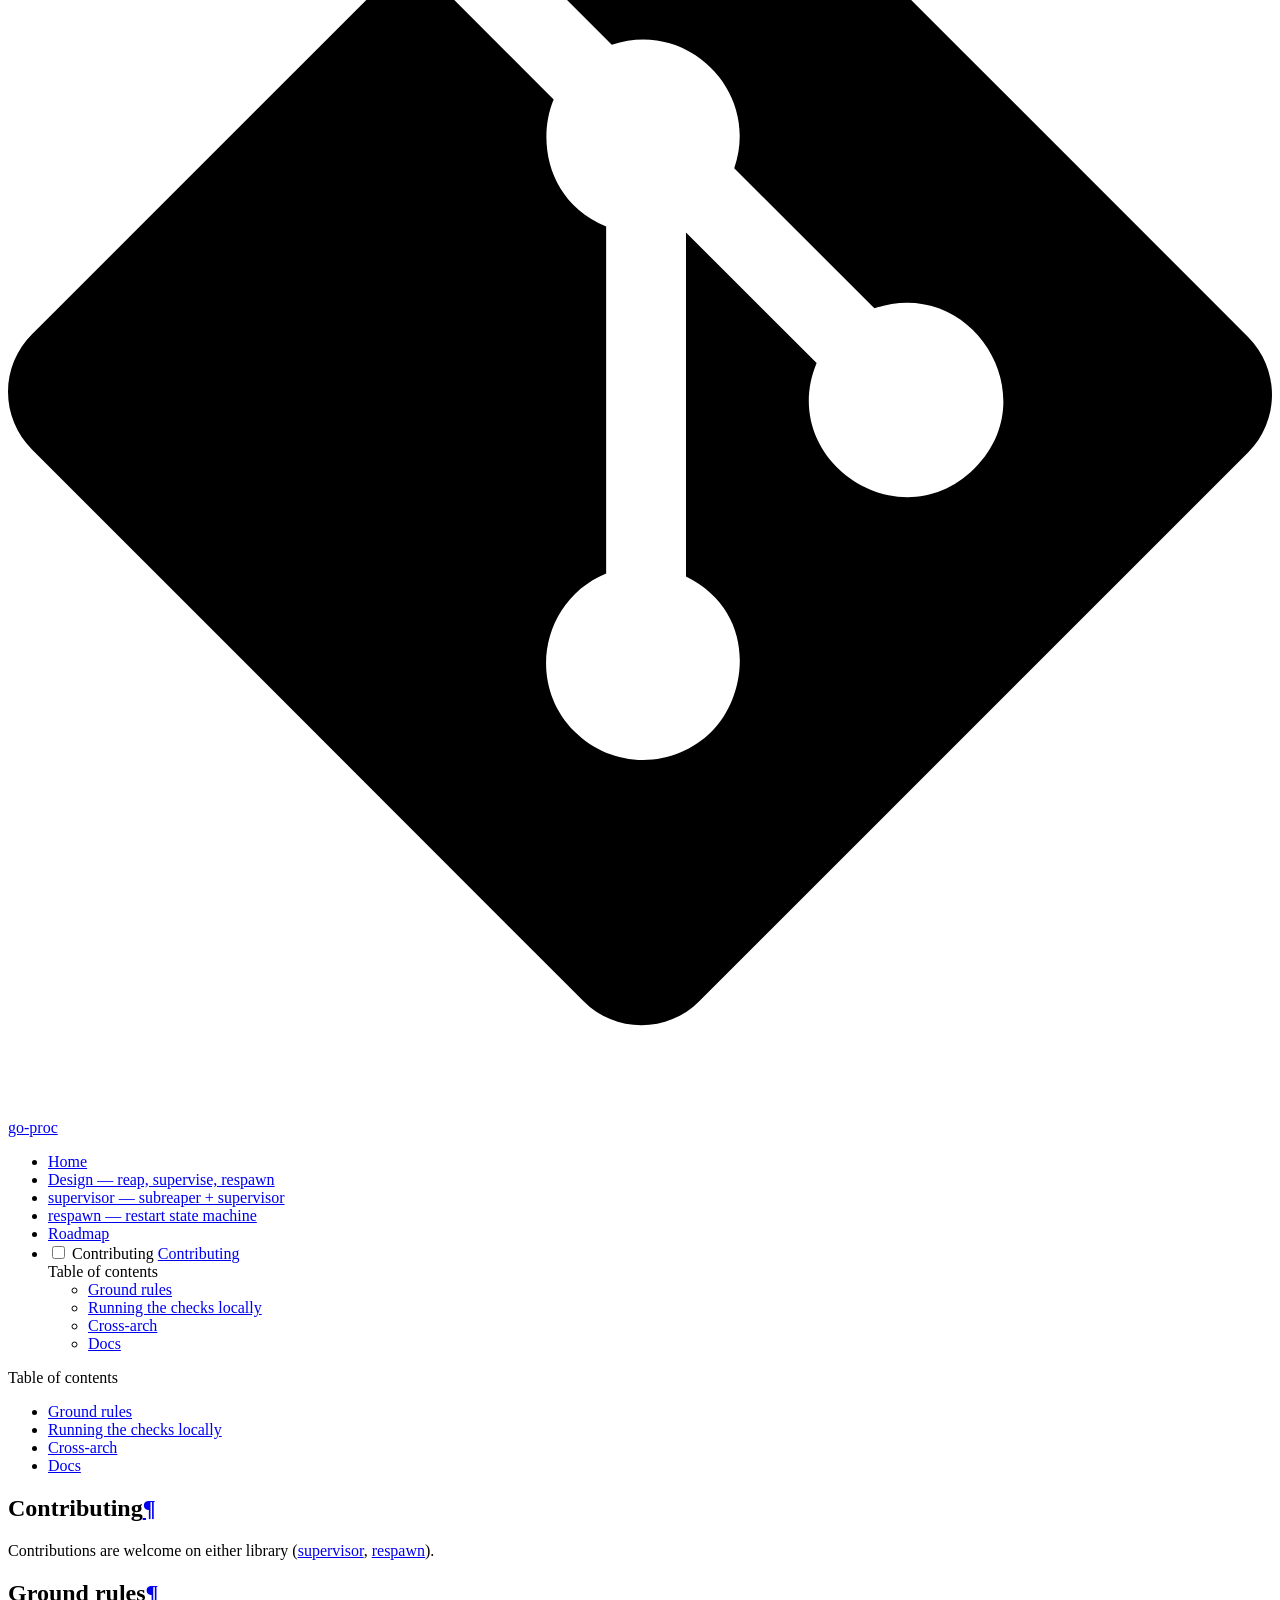
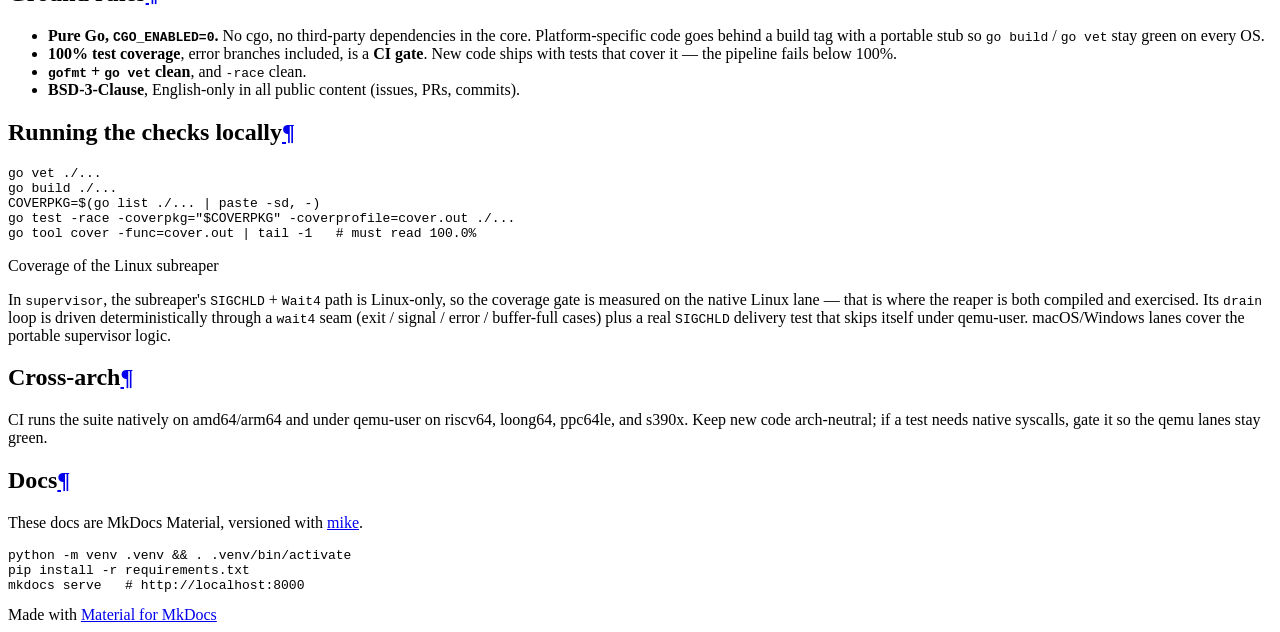
==== commit ac69b229: "Deployed d8a486b to 0.1 with MkDocs 1.6.1 and mike 2.2.0" ====
--- a/0.1/contributing/index.html
+++ b/0.1/contributing/index.html
@@ -17,8 +17,11 @@
       
       
       
+        
+      
+      
       <link rel="icon" href="../assets/logo.svg">
-      <meta name="generator" content="mkdocs-1.6.1, mkdocs-material-9.5.49">
+      <meta name="generator" content="mkdocs-1.6.1, mkdocs-material-9.7.7">
     
     
       
@@ -26,10 +29,10 @@
       
     
     
-      <link rel="stylesheet" href="../assets/stylesheets/main.6f8fc17f.min.css">
-      
-        
-        <link rel="stylesheet" href="../assets/stylesheets/palette.06af60db.min.css">
+      <link rel="stylesheet" href="../assets/stylesheets/main.ec1eaa64.min.css">
+      
+        
+        <link rel="stylesheet" href="../assets/stylesheets/palette.ab4e12ef.min.css">
       
       
 
@@ -52,7 +55,6 @@
     
       
 
-    
     
     
   </head>
@@ -161,11 +163,13 @@
     
     
     
-      <label class="md-header__button md-icon" for="__search">
-        
-        <svg xmlns="http://www.w3.org/2000/svg" viewBox="0 0 24 24"><path d="M9.5 3A6.5 6.5 0 0 1 16 9.5c0 1.61-.59 3.09-1.56 4.23l.27.27h.79l5 5-1.5 1.5-5-5v-.79l-.27-.27A6.52 6.52 0 0 1 9.5 16 6.5 6.5 0 0 1 3 9.5 6.5 6.5 0 0 1 9.5 3m0 2C7 5 5 7 5 9.5S7 14 9.5 14 14 12 14 9.5 12 5 9.5 5"/></svg>
-      </label>
-      <div class="md-search" data-md-component="search" role="dialog">
+      
+      
+        <label class="md-header__button md-icon" for="__search">
+          
+          <svg xmlns="http://www.w3.org/2000/svg" viewBox="0 0 24 24"><path d="M9.5 3A6.5 6.5 0 0 1 16 9.5c0 1.61-.59 3.09-1.56 4.23l.27.27h.79l5 5-1.5 1.5-5-5v-.79l-.27-.27A6.52 6.52 0 0 1 9.5 16 6.5 6.5 0 0 1 3 9.5 6.5 6.5 0 0 1 9.5 3m0 2C7 5 5 7 5 9.5S7 14 9.5 14 14 12 14 9.5 12 5 9.5 5"/></svg>
+        </label>
+        <div class="md-search" data-md-component="search" role="dialog">
   <label class="md-search__overlay" for="__search"></label>
   <div class="md-search__inner" role="search">
     <form class="md-search__form" name="search">
@@ -199,13 +203,14 @@
     </div>
   </div>
 </div>
+      
     
     
       <div class="md-header__source">
         <a href="https://github.com/go-proc" title="Go to repository" class="md-source" data-md-component="source">
   <div class="md-source__icon md-icon">
     
-    <svg xmlns="http://www.w3.org/2000/svg" viewBox="0 0 448 512"><!--! Font Awesome Free 6.7.1 by @fontawesome - https://fontawesome.com License - https://fontawesome.com/license/free (Icons: CC BY 4.0, Fonts: SIL OFL 1.1, Code: MIT License) Copyright 2024 Fonticons, Inc.--><path d="M439.55 236.05 244 40.45a28.87 28.87 0 0 0-40.81 0l-40.66 40.63 51.52 51.52c27.06-9.14 52.68 16.77 43.39 43.68l49.66 49.66c34.23-11.8 61.18 31 35.47 56.69-26.49 26.49-70.21-2.87-56-37.34L240.22 199v121.85c25.3 12.54 22.26 41.85 9.08 55a34.34 34.34 0 0 1-48.55 0c-17.57-17.6-11.07-46.91 11.25-56v-123c-20.8-8.51-24.6-30.74-18.64-45L142.57 101 8.45 235.14a28.86 28.86 0 0 0 0 40.81l195.61 195.6a28.86 28.86 0 0 0 40.8 0l194.69-194.69a28.86 28.86 0 0 0 0-40.81"/></svg>
+    <svg xmlns="http://www.w3.org/2000/svg" viewBox="0 0 448 512"><!--! Font Awesome Free 7.1.0 by @fontawesome - https://fontawesome.com License - https://fontawesome.com/license/free (Icons: CC BY 4.0, Fonts: SIL OFL 1.1, Code: MIT License) Copyright 2025 Fonticons, Inc.--><path d="M439.6 236.1 244 40.5c-5.4-5.5-12.8-8.5-20.4-8.5s-15 3-20.4 8.4L162.5 81l51.5 51.5c27.1-9.1 52.7 16.8 43.4 43.7l49.7 49.7c34.2-11.8 61.2 31 35.5 56.7-26.5 26.5-70.2-2.9-56-37.3L240.3 199v121.9c25.3 12.5 22.3 41.8 9.1 55-6.4 6.4-15.2 10.1-24.3 10.1s-17.8-3.6-24.3-10.1c-17.6-17.6-11.1-46.9 11.2-56v-123c-20.8-8.5-24.6-30.7-18.6-45L142.6 101 8.5 235.1C3 240.6 0 247.9 0 255.5s3 15 8.5 20.4l195.6 195.7c5.4 5.4 12.7 8.4 20.4 8.4s15-3 20.4-8.4l194.7-194.7c5.4-5.4 8.4-12.8 8.4-20.4s-3-15-8.4-20.4"/></svg>
   </div>
   <div class="md-source__repository">
     go-proc
@@ -250,7 +255,7 @@
       <a href="https://github.com/go-proc" title="Go to repository" class="md-source" data-md-component="source">
   <div class="md-source__icon md-icon">
     
-    <svg xmlns="http://www.w3.org/2000/svg" viewBox="0 0 448 512"><!--! Font Awesome Free 6.7.1 by @fontawesome - https://fontawesome.com License - https://fontawesome.com/license/free (Icons: CC BY 4.0, Fonts: SIL OFL 1.1, Code: MIT License) Copyright 2024 Fonticons, Inc.--><path d="M439.55 236.05 244 40.45a28.87 28.87 0 0 0-40.81 0l-40.66 40.63 51.52 51.52c27.06-9.14 52.68 16.77 43.39 43.68l49.66 49.66c34.23-11.8 61.18 31 35.47 56.69-26.49 26.49-70.21-2.87-56-37.34L240.22 199v121.85c25.3 12.54 22.26 41.85 9.08 55a34.34 34.34 0 0 1-48.55 0c-17.57-17.6-11.07-46.91 11.25-56v-123c-20.8-8.51-24.6-30.74-18.64-45L142.57 101 8.45 235.14a28.86 28.86 0 0 0 0 40.81l195.61 195.6a28.86 28.86 0 0 0 40.8 0l194.69-194.69a28.86 28.86 0 0 0 0-40.81"/></svg>
+    <svg xmlns="http://www.w3.org/2000/svg" viewBox="0 0 448 512"><!--! Font Awesome Free 7.1.0 by @fontawesome - https://fontawesome.com License - https://fontawesome.com/license/free (Icons: CC BY 4.0, Fonts: SIL OFL 1.1, Code: MIT License) Copyright 2025 Fonticons, Inc.--><path d="M439.6 236.1 244 40.5c-5.4-5.5-12.8-8.5-20.4-8.5s-15 3-20.4 8.4L162.5 81l51.5 51.5c27.1-9.1 52.7 16.8 43.4 43.7l49.7 49.7c34.2-11.8 61.2 31 35.5 56.7-26.5 26.5-70.2-2.9-56-37.3L240.3 199v121.9c25.3 12.5 22.3 41.8 9.1 55-6.4 6.4-15.2 10.1-24.3 10.1s-17.8-3.6-24.3-10.1c-17.6-17.6-11.1-46.9 11.2-56v-123c-20.8-8.5-24.6-30.7-18.6-45L142.6 101 8.5 235.1C3 240.6 0 247.9 0 255.5s3 15 8.5 20.4l195.6 195.7c5.4 5.4 12.7 8.4 20.4 8.4s15-3 20.4-8.4l194.7-194.7c5.4-5.4 8.4-12.8 8.4-20.4s-3-15-8.4-20.4"/></svg>
   </div>
   <div class="md-source__repository">
     go-proc
@@ -270,9 +275,16 @@
       <a href=".." class="md-nav__link">
         
   
+  
   <span class="md-ellipsis">
+    
+  
     Home
+  
+
+    
   </span>
+  
   
 
       </a>
@@ -290,9 +302,16 @@
       <a href="../why/" class="md-nav__link">
         
   
+  
   <span class="md-ellipsis">
+    
+  
     Design — reap, supervise, respawn
+  
+
+    
   </span>
+  
   
 
       </a>
@@ -310,9 +329,16 @@
       <a href="../supervisor/" class="md-nav__link">
         
   
+  
   <span class="md-ellipsis">
+    
+  
     supervisor — subreaper + supervisor
+  
+
+    
   </span>
+  
   
 
       </a>
@@ -330,9 +356,16 @@
       <a href="../respawn/" class="md-nav__link">
         
   
+  
   <span class="md-ellipsis">
+    
+  
     respawn — restart state machine
+  
+
+    
   </span>
+  
   
 
       </a>
@@ -350,9 +383,16 @@
       <a href="../roadmap/" class="md-nav__link">
         
   
+  
   <span class="md-ellipsis">
+    
+  
     Roadmap
+  
+
+    
   </span>
+  
   
 
       </a>
@@ -379,9 +419,16 @@
         <label class="md-nav__link md-nav__link--active" for="__toc">
           
   
+  
   <span class="md-ellipsis">
+    
+  
     Contributing
+  
+
+    
   </span>
+  
   
 
           <span class="md-nav__icon md-icon"></span>
@@ -390,9 +437,16 @@
       <a href="./" class="md-nav__link md-nav__link--active">
         
   
+  
   <span class="md-ellipsis">
+    
+  
     Contributing
+  
+
+    
   </span>
+  
   
 
       </a>
@@ -415,7 +469,9 @@
         <li class="md-nav__item">
   <a href="#ground-rules" class="md-nav__link">
     <span class="md-ellipsis">
-      Ground rules
+      
+        Ground rules
+      
     </span>
   </a>
   
@@ -424,7 +480,9 @@
         <li class="md-nav__item">
   <a href="#running-the-checks-locally" class="md-nav__link">
     <span class="md-ellipsis">
-      Running the checks locally
+      
+        Running the checks locally
+      
     </span>
   </a>
   
@@ -433,7 +491,9 @@
         <li class="md-nav__item">
   <a href="#cross-arch" class="md-nav__link">
     <span class="md-ellipsis">
-      Cross-arch
+      
+        Cross-arch
+      
     </span>
   </a>
   
@@ -442,7 +502,9 @@
         <li class="md-nav__item">
   <a href="#docs" class="md-nav__link">
     <span class="md-ellipsis">
-      Docs
+      
+        Docs
+      
     </span>
   </a>
   
@@ -485,7 +547,9 @@
         <li class="md-nav__item">
   <a href="#ground-rules" class="md-nav__link">
     <span class="md-ellipsis">
-      Ground rules
+      
+        Ground rules
+      
     </span>
   </a>
   
@@ -494,7 +558,9 @@
         <li class="md-nav__item">
   <a href="#running-the-checks-locally" class="md-nav__link">
     <span class="md-ellipsis">
-      Running the checks locally
+      
+        Running the checks locally
+      
     </span>
   </a>
   
@@ -503,7 +569,9 @@
         <li class="md-nav__item">
   <a href="#cross-arch" class="md-nav__link">
     <span class="md-ellipsis">
-      Cross-arch
+      
+        Cross-arch
+      
     </span>
   </a>
   
@@ -512,7 +580,9 @@
         <li class="md-nav__item">
   <a href="#docs" class="md-nav__link">
     <span class="md-ellipsis">
-      Docs
+      
+        Docs
+      
     </span>
   </a>
   
@@ -528,9 +598,11 @@
           
           
             <div class="md-content" data-md-component="content">
+              
               <article class="md-content__inner md-typeset">
                 
                   
+
 
 
 <h1 id="contributing">Contributing<a class="headerlink" href="#contributing" title="Permanent link">&para;</a></h1>
@@ -551,7 +623,7 @@
 <div class="highlight"><pre><span></span><code><a id="__codelineno-0-1" name="__codelineno-0-1" href="#__codelineno-0-1"></a>go<span class="w"> </span>vet<span class="w"> </span>./...
 <a id="__codelineno-0-2" name="__codelineno-0-2" href="#__codelineno-0-2"></a>go<span class="w"> </span>build<span class="w"> </span>./...
 <a id="__codelineno-0-3" name="__codelineno-0-3" href="#__codelineno-0-3"></a><span class="nv">COVERPKG</span><span class="o">=</span><span class="k">$(</span>go<span class="w"> </span>list<span class="w"> </span>./...<span class="w"> </span><span class="p">|</span><span class="w"> </span>paste<span class="w"> </span>-sd,<span class="w"> </span>-<span class="k">)</span>
-<a id="__codelineno-0-4" name="__codelineno-0-4" href="#__codelineno-0-4"></a>go<span class="w"> </span><span class="nb">test</span><span class="w"> </span>-race<span class="w"> </span>-coverpkg<span class="o">=</span><span class="s2">&quot;</span><span class="nv">$COVERPKG</span><span class="s2">&quot;</span><span class="w"> </span>-coverprofile<span class="o">=</span>cover.out<span class="w"> </span>./...
+<a id="__codelineno-0-4" name="__codelineno-0-4" href="#__codelineno-0-4"></a>go<span class="w"> </span><span class="nb">test</span><span class="w"> </span>-race<span class="w"> </span>-coverpkg<span class="o">=</span><span class="s2">"</span><span class="nv">$COVERPKG</span><span class="s2">"</span><span class="w"> </span>-coverprofile<span class="o">=</span>cover.out<span class="w"> </span>./...
 <a id="__codelineno-0-5" name="__codelineno-0-5" href="#__codelineno-0-5"></a>go<span class="w"> </span>tool<span class="w"> </span>cover<span class="w"> </span>-func<span class="o">=</span>cover.out<span class="w"> </span><span class="p">|</span><span class="w"> </span>tail<span class="w"> </span>-1<span class="w">   </span><span class="c1"># must read 100.0%</span>
 </code></pre></div>
 <div class="admonition note">
@@ -625,10 +697,13 @@
     </div>
     
     
-    <script id="__config" type="application/json">{"base": "..", "features": ["navigation.sections", "navigation.top", "navigation.instant", "content.code.copy", "search.suggest"], "search": "../assets/javascripts/workers/search.6ce7567c.min.js", "translations": {"clipboard.copied": "Copied to clipboard", "clipboard.copy": "Copy to clipboard", "search.result.more.one": "1 more on this page", "search.result.more.other": "# more on this page", "search.result.none": "No matching documents", "search.result.one": "1 matching document", "search.result.other": "# matching documents", "search.result.placeholder": "Type to start searching", "search.result.term.missing": "Missing", "select.version": "Select version"}, "version": {"default": "latest", "provider": "mike"}}</script>
-    
-    
-      <script src="../assets/javascripts/bundle.88dd0f4e.min.js"></script>
+    
+      
+      
+      <script id="__config" type="application/json">{"annotate": null, "base": "..", "features": ["navigation.sections", "navigation.top", "navigation.instant", "content.code.copy", "search.suggest"], "search": "../assets/javascripts/workers/search.2c215733.min.js", "tags": null, "translations": {"clipboard.copied": "Copied to clipboard", "clipboard.copy": "Copy to clipboard", "search.result.more.one": "1 more on this page", "search.result.more.other": "# more on this page", "search.result.none": "No matching documents", "search.result.one": "1 matching document", "search.result.other": "# matching documents", "search.result.placeholder": "Type to start searching", "search.result.term.missing": "Missing", "select.version": "Select version"}, "version": {"default": "latest", "provider": "mike"}}</script>
+    
+    
+      <script src="../assets/javascripts/bundle.d7400e89.min.js"></script>
       
     
   </body>
--- a/0.1/assets/stylesheets/main.ec1eaa64.min.css
+++ b/0.1/assets/stylesheets/main.ec1eaa64.min.css
@@ -0,0 +1 @@
+@charset "UTF-8";html{-webkit-text-size-adjust:none;-moz-text-size-adjust:none;text-size-adjust:none;box-sizing:border-box}*,:after,:before{box-sizing:inherit}@media (prefers-reduced-motion){*,:after,:before{transition:none!important}}body{margin:0}a,button,input,label{-webkit-tap-highlight-color:transparent}a{color:inherit;text-decoration:none}hr{border:0;box-sizing:initial;display:block;height:.05rem;overflow:visible;padding:0}small{font-size:80%}sub,sup{line-height:1em}img{border-style:none}table{border-collapse:initial;border-spacing:0}td,th{font-weight:400;vertical-align:top}button{background:#0000;border:0;font-family:inherit;font-size:inherit;margin:0;padding:0}input{border:0;outline:none}:root{--md-primary-fg-color:#4051b5;--md-primary-fg-color--light:#5d6cc0;--md-primary-fg-color--dark:#303fa1;--md-primary-bg-color:#fff;--md-primary-bg-color--light:#ffffffb3;--md-accent-fg-color:#526cfe;--md-accent-fg-color--transparent:#526cfe1a;--md-accent-bg-color:#fff;--md-accent-bg-color--light:#ffffffb3}[data-md-color-scheme=default]{color-scheme:light}[data-md-color-scheme=default] img[src$="#gh-dark-mode-only"],[data-md-color-scheme=default] img[src$="#only-dark"]{display:none}:root,[data-md-color-scheme=default]{--md-hue:225deg;--md-default-fg-color:#000000de;--md-default-fg-color--light:#0000008a;--md-default-fg-color--lighter:#00000052;--md-default-fg-color--lightest:#00000012;--md-default-bg-color:#fff;--md-default-bg-color--light:#ffffffb3;--md-default-bg-color--lighter:#ffffff4d;--md-default-bg-color--lightest:#ffffff1f;--md-code-fg-color:#36464e;--md-code-bg-color:#f5f5f5;--md-code-bg-color--light:#f5f5f5b3;--md-code-bg-color--lighter:#f5f5f54d;--md-code-hl-color:#4287ff;--md-code-hl-color--light:#4287ff1a;--md-code-hl-number-color:#d52a2a;--md-code-hl-special-color:#db1457;--md-code-hl-function-color:#a846b9;--md-code-hl-constant-color:#6e59d9;--md-code-hl-keyword-color:#3f6ec6;--md-code-hl-string-color:#1c7d4d;--md-code-hl-name-color:var(--md-code-fg-color);--md-code-hl-operator-color:var(--md-default-fg-color--light);--md-code-hl-punctuation-color:var(--md-default-fg-color--light);--md-code-hl-comment-color:var(--md-default-fg-color--light);--md-code-hl-generic-color:var(--md-default-fg-color--light);--md-code-hl-variable-color:var(--md-default-fg-color--light);--md-typeset-color:var(--md-default-fg-color);--md-typeset-a-color:var(--md-primary-fg-color);--md-typeset-del-color:#f5503d26;--md-typeset-ins-color:#0bd57026;--md-typeset-kbd-color:#fafafa;--md-typeset-kbd-accent-color:#fff;--md-typeset-kbd-border-color:#b8b8b8;--md-typeset-mark-color:#ffff0080;--md-typeset-table-color:#0000001f;--md-typeset-table-color--light:rgba(0,0,0,.035);--md-admonition-fg-color:var(--md-default-fg-color);--md-admonition-bg-color:var(--md-default-bg-color);--md-warning-fg-color:#000000de;--md-warning-bg-color:#ff9;--md-footer-fg-color:#fff;--md-footer-fg-color--light:#ffffffb3;--md-footer-fg-color--lighter:#ffffff73;--md-footer-bg-color:#000000de;--md-footer-bg-color--dark:#00000052;--md-shadow-z1:0 0.2rem 0.5rem #0000000d,0 0 0.05rem #0000001a;--md-shadow-z2:0 0.2rem 0.5rem #0000001a,0 0 0.05rem #00000040;--md-shadow-z3:0 0.2rem 0.5rem #0003,0 0 0.05rem #00000059}.md-icon svg{fill:currentcolor;display:block;height:1.2rem;width:1.2rem}body{-webkit-font-smoothing:antialiased;-moz-osx-font-smoothing:grayscale;--md-text-font-family:var(--md-text-font,_),-apple-system,BlinkMacSystemFont,Helvetica,Arial,sans-serif;--md-code-font-family:var(--md-code-font,_),SFMono-Regular,Consolas,Menlo,monospace}aside,body,input{font-feature-settings:"kern","liga";color:var(--md-typeset-color);font-family:var(--md-text-font-family)}code,kbd,pre{font-feature-settings:"kern";font-family:var(--md-code-font-family)}:root{--md-typeset-table-sort-icon:url('data:image/svg+xml;charset=utf-8,<svg xmlns="http://www.w3.org/2000/svg" viewBox="0 0 24 24"><path d="m18 21-4-4h3V7h-3l4-4 4 4h-3v10h3M2 19v-2h10v2M2 13v-2h7v2M2 7V5h4v2z"/></svg>');--md-typeset-table-sort-icon--asc:url('data:image/svg+xml;charset=utf-8,<svg xmlns="http://www.w3.org/2000/svg" viewBox="0 0 24 24"><path d="M19 17h3l-4 4-4-4h3V3h2M2 17h10v2H2M6 5v2H2V5m0 6h7v2H2z"/></svg>');--md-typeset-table-sort-icon--desc:url('data:image/svg+xml;charset=utf-8,<svg xmlns="http://www.w3.org/2000/svg" viewBox="0 0 24 24"><path d="M19 7h3l-4-4-4 4h3v14h2M2 17h10v2H2M6 5v2H2V5m0 6h7v2H2z"/></svg>')}.md-typeset{-webkit-print-color-adjust:exact;color-adjust:exact;font-size:.8rem;line-height:1.6;overflow-wrap:break-word}@media print{.md-typeset{font-size:.68rem}}.md-typeset blockquote,.md-typeset dl,.md-typeset figure,.md-typeset ol,.md-typeset pre,.md-typeset ul{margin-bottom:1em;margin-top:1em}.md-typeset h1{color:var(--md-default-fg-color--light);font-size:2em;line-height:1.3;margin:0 0 1.25em}.md-typeset h1,.md-typeset h2{font-weight:300;letter-spacing:-.01em}.md-typeset h2{font-size:1.5625em;line-height:1.4;margin:1.6em 0 .64em}.md-typeset h3{font-size:1.25em;font-weight:400;letter-spacing:-.01em;line-height:1.5;margin:1.6em 0 .8em}.md-typeset h2+h3{margin-top:.8em}.md-typeset h4{font-weight:700;letter-spacing:-.01em;margin:1em 0}.md-typeset h5,.md-typeset h6{color:var(--md-default-fg-color--light);font-size:.8em;font-weight:700;letter-spacing:-.01em;margin:1.25em 0}.md-typeset h5{text-transform:uppercase}.md-typeset h5 code{text-transform:none}.md-typeset hr{border-bottom:.05rem solid var(--md-default-fg-color--lightest);display:flow-root;margin:1.5em 0}.md-typeset a{color:var(--md-typeset-a-color);word-break:break-word}.md-typeset a,.md-typeset a:before{transition:color 125ms}.md-typeset a:focus,.md-typeset a:hover{color:var(--md-accent-fg-color)}.md-typeset a:focus code,.md-typeset a:hover code{background-color:var(--md-accent-fg-color--transparent);color:var(--md-accent-fg-color)}.md-typeset a code{color:var(--md-typeset-a-color)}.md-typeset a.focus-visible{outline-color:var(--md-accent-fg-color);outline-offset:.2rem}.md-typeset code,.md-typeset kbd,.md-typeset pre{color:var(--md-code-fg-color);direction:ltr;font-variant-ligatures:none;transition:background-color 125ms}@media print{.md-typeset code,.md-typeset kbd,.md-typeset pre{white-space:pre-wrap}}.md-typeset code{background-color:var(--md-code-bg-color);border-radius:.1rem;-webkit-box-decoration-break:clone;box-decoration-break:clone;font-size:.85em;padding:0 .2941176471em;transition:color 125ms,background-color 125ms;word-break:break-word}.md-typeset code:not(.focus-visible){-webkit-tap-highlight-color:transparent;outline:none}.md-typeset pre{display:flow-root;line-height:1.4;position:relative}.md-typeset pre>code{-webkit-box-decoration-break:slice;box-decoration-break:slice;box-shadow:none;display:block;margin:0;outline-color:var(--md-accent-fg-color);overflow:auto;padding:.7720588235em 1.1764705882em;scrollbar-color:var(--md-default-fg-color--lighter) #0000;scrollbar-width:thin;touch-action:auto;word-break:normal}.md-typeset pre>code:hover{scrollbar-color:var(--md-accent-fg-color) #0000}.md-typeset pre>code::-webkit-scrollbar{height:.2rem;width:.2rem}.md-typeset pre>code::-webkit-scrollbar-thumb{background-color:var(--md-default-fg-color--lighter)}.md-typeset pre>code::-webkit-scrollbar-thumb:hover{background-color:var(--md-accent-fg-color)}.md-typeset kbd{background-color:var(--md-typeset-kbd-color);border-radius:.1rem;box-shadow:0 .1rem 0 .05rem var(--md-typeset-kbd-border-color),0 .1rem 0 var(--md-typeset-kbd-border-color),0 -.1rem .2rem var(--md-typeset-kbd-accent-color) inset;color:var(--md-default-fg-color);display:inline-block;font-size:.75em;padding:0 .6666666667em;vertical-align:text-top;word-break:break-word}.md-typeset mark{background-color:var(--md-typeset-mark-color);-webkit-box-decoration-break:clone;box-decoration-break:clone;color:inherit;word-break:break-word}.md-typeset abbr{cursor:help;text-decoration:none}.md-typeset [data-preview],.md-typeset abbr{border-bottom:.05rem dotted var(--md-default-fg-color--light)}.md-typeset small{opacity:.75}[dir=ltr] .md-typeset sub,[dir=ltr] .md-typeset sup{margin-left:.078125em}[dir=rtl] .md-typeset sub,[dir=rtl] .md-typeset sup{margin-right:.078125em}[dir=ltr] .md-typeset blockquote{padding-left:.6rem}[dir=rtl] .md-typeset blockquote{padding-right:.6rem}[dir=ltr] .md-typeset blockquote{border-left:.2rem solid var(--md-default-fg-color--lighter)}[dir=rtl] .md-typeset blockquote{border-right:.2rem solid var(--md-default-fg-color--lighter)}.md-typeset blockquote{color:var(--md-default-fg-color--light);margin-left:0;margin-right:0}.md-typeset ul{list-style-type:disc}.md-typeset ul[type]{list-style-type:revert-layer}[dir=ltr] .md-typeset ol,[dir=ltr] .md-typeset ul{margin-left:.625em}[dir=rtl] .md-typeset ol,[dir=rtl] .md-typeset ul{margin-right:.625em}.md-typeset ol,.md-typeset ul{padding:0}.md-typeset ol:not([hidden]),.md-typeset ul:not([hidden]){display:flow-root}.md-typeset ol ol,.md-typeset ul ol{list-style-type:lower-alpha}.md-typeset ol ol ol,.md-typeset ul ol ol{list-style-type:lower-roman}.md-typeset ol ol ol ol,.md-typeset ul ol ol ol{list-style-type:upper-alpha}.md-typeset ol ol ol ol ol,.md-typeset ul ol ol ol ol{list-style-type:upper-roman}.md-typeset ol[type],.md-typeset ul[type]{list-style-type:revert-layer}[dir=ltr] .md-typeset ol li,[dir=ltr] .md-typeset ul li{margin-left:1.25em}[dir=rtl] .md-typeset ol li,[dir=rtl] .md-typeset ul li{margin-right:1.25em}.md-typeset ol li,.md-typeset ul li{margin-bottom:.5em}.md-typeset ol li blockquote,.md-typeset ol li p,.md-typeset ul li blockquote,.md-typeset ul li p{margin:.5em 0}.md-typeset ol li:last-child,.md-typeset ul li:last-child{margin-bottom:0}[dir=ltr] .md-typeset ol li ol,[dir=ltr] .md-typeset ol li ul,[dir=ltr] .md-typeset ul li ol,[dir=ltr] .md-typeset ul li ul{margin-left:.625em}[dir=rtl] .md-typeset ol li ol,[dir=rtl] .md-typeset ol li ul,[dir=rtl] .md-typeset ul li ol,[dir=rtl] .md-typeset ul li ul{margin-right:.625em}.md-typeset ol li ol,.md-typeset ol li ul,.md-typeset ul li ol,.md-typeset ul li ul{margin-bottom:.5em;margin-top:.5em}[dir=ltr] .md-typeset dd{margin-left:1.875em}[dir=rtl] .md-typeset dd{margin-right:1.875em}.md-typeset dd{margin-bottom:1.5em;margin-top:1em}.md-typeset img,.md-typeset svg,.md-typeset video{height:auto;max-width:100%}.md-typeset img[align=left]{margin:1em 1em 1em 0}.md-typeset img[align=right]{margin:1em 0 1em 1em}.md-typeset img[align]:only-child{margin-top:0}.md-typeset figure{display:flow-root;margin:1em auto;max-width:100%;text-align:center;width:fit-content}.md-typeset figure img{display:block;margin:0 auto}.md-typeset figcaption{font-style:italic;margin:1em auto;max-width:24rem}.md-typeset iframe{max-width:100%}.md-typeset table:not([class]){background-color:var(--md-default-bg-color);border:.05rem solid var(--md-typeset-table-color);border-radius:.1rem;display:inline-block;font-size:.64rem;max-width:100%;overflow:auto;touch-action:auto}@media print{.md-typeset table:not([class]){display:table}}.md-typeset table:not([class])+*{margin-top:1.5em}.md-typeset table:not([class]) td>:first-child,.md-typeset table:not([class]) th>:first-child{margin-top:0}.md-typeset table:not([class]) td>:last-child,.md-typeset table:not([class]) th>:last-child{margin-bottom:0}.md-typeset table:not([class]) td:not([align]),.md-typeset table:not([class]) th:not([align]){text-align:left}[dir=rtl] .md-typeset table:not([class]) td:not([align]),[dir=rtl] .md-typeset table:not([class]) th:not([align]){text-align:right}.md-typeset table:not([class]) th{font-weight:700;min-width:5rem;padding:.9375em 1.25em;vertical-align:top}.md-typeset table:not([class]) td{border-top:.05rem solid var(--md-typeset-table-color);padding:.9375em 1.25em;vertical-align:top}.md-typeset table:not([class]) tbody tr{transition:background-color 125ms}.md-typeset table:not([class]) tbody tr:hover{background-color:var(--md-typeset-table-color--light);box-shadow:0 .05rem 0 var(--md-default-bg-color) inset}.md-typeset table:not([class]) a{word-break:normal}.md-typeset table th[role=columnheader]{cursor:pointer}[dir=ltr] .md-typeset table th[role=columnheader]:after{margin-left:.5em}[dir=rtl] .md-typeset table th[role=columnheader]:after{margin-right:.5em}.md-typeset table th[role=columnheader]:after{content:"";display:inline-block;height:1.2em;-webkit-mask-image:var(--md-typeset-table-sort-icon);mask-image:var(--md-typeset-table-sort-icon);-webkit-mask-repeat:no-repeat;mask-repeat:no-repeat;-webkit-mask-size:contain;mask-size:contain;transition:background-color 125ms;vertical-align:text-bottom;width:1.2em}.md-typeset table th[role=columnheader]:hover:after{background-color:var(--md-default-fg-color--lighter)}.md-typeset table th[role=columnheader][aria-sort=ascending]:after{background-color:var(--md-default-fg-color--light);-webkit-mask-image:var(--md-typeset-table-sort-icon--asc);mask-image:var(--md-typeset-table-sort-icon--asc)}.md-typeset table th[role=columnheader][aria-sort=descending]:after{background-color:var(--md-default-fg-color--light);-webkit-mask-image:var(--md-typeset-table-sort-icon--desc);mask-image:var(--md-typeset-table-sort-icon--desc)}.md-typeset__scrollwrap{margin:1em -.8rem;overflow-x:auto;touch-action:auto}.md-typeset__table{display:inline-block;margin-bottom:.5em;padding:0 .8rem}@media print{.md-typeset__table{display:block}}html .md-typeset__table table{display:table;margin:0;overflow:hidden;width:100%}@media screen and (max-width:44.984375em){.md-content__inner>pre{margin:1em -.8rem}.md-content__inner>pre code{border-radius:0}}.md-typeset .md-author{border-radius:100%;display:block;flex-shrink:0;height:1.6rem;overflow:hidden;position:relative;transition:color 125ms,transform 125ms;width:1.6rem}.md-typeset .md-author img{display:block}.md-typeset .md-author--more{background:var(--md-default-fg-color--lightest);color:var(--md-default-fg-color--lighter);font-size:.6rem;font-weight:700;line-height:1.6rem;text-align:center}.md-typeset .md-author--long{height:2.4rem;width:2.4rem}.md-typeset a.md-author{transform:scale(1)}.md-typeset a.md-author img{border-radius:100%;filter:grayscale(100%) opacity(75%);transition:filter 125ms}.md-typeset a.md-author:focus,.md-typeset a.md-author:hover{transform:scale(1.1);z-index:1}.md-typeset a.md-author:focus img,.md-typeset a.md-author:hover img{filter:grayscale(0)}.md-banner{background-color:var(--md-footer-bg-color);color:var(--md-footer-fg-color);overflow:auto}@media print{.md-banner{display:none}}.md-banner--warning{background-color:var(--md-warning-bg-color);color:var(--md-warning-fg-color)}.md-banner__inner{font-size:.7rem;margin:.6rem auto;padding:0 .8rem}[dir=ltr] .md-banner__button{float:right}[dir=rtl] .md-banner__button{float:left}.md-banner__button{color:inherit;cursor:pointer;transition:opacity .25s}.no-js .md-banner__button{display:none}.md-banner__button:hover{opacity:.7}html{font-size:125%;height:100%;overflow-x:hidden}@media screen and (min-width:100em){html{font-size:137.5%}}@media screen and (min-width:125em){html{font-size:150%}}body{background-color:var(--md-default-bg-color);display:flex;flex-direction:column;font-size:.5rem;min-height:100%;position:relative;width:100%}@media print{body{display:block}}@media screen and (max-width:59.984375em){body[data-md-scrolllock]{position:fixed}}.md-grid{margin-left:auto;margin-right:auto;max-width:61rem}.md-container{display:flex;flex-direction:column;flex-grow:1}@media print{.md-container{display:block}}.md-main{flex-grow:1}.md-main__inner{display:flex;height:100%;margin-top:1.5rem}.md-ellipsis{overflow:hidden;text-overflow:ellipsis}.md-toggle{display:none}.md-option{height:0;opacity:0;position:absolute;width:0}.md-option:checked+label:not([hidden]){display:block}.md-option.focus-visible+label{outline-color:var(--md-accent-fg-color);outline-style:auto}.md-skip{background-color:var(--md-default-fg-color);border-radius:.1rem;color:var(--md-default-bg-color);font-size:.64rem;margin:.5rem;opacity:0;outline-color:var(--md-accent-fg-color);padding:.3rem .5rem;position:fixed;transform:translateY(.4rem);z-index:-1}.md-skip:focus{opacity:1;transform:translateY(0);transition:transform .25s cubic-bezier(.4,0,.2,1),opacity 175ms 75ms;z-index:10}@page{margin:25mm}:root{--md-clipboard-icon:url('data:image/svg+xml;charset=utf-8,<svg xmlns="http://www.w3.org/2000/svg" viewBox="0 0 24 24"><path d="M19 21H8V7h11m0-2H8a2 2 0 0 0-2 2v14a2 2 0 0 0 2 2h11a2 2 0 0 0 2-2V7a2 2 0 0 0-2-2m-3-4H4a2 2 0 0 0-2 2v14h2V3h12z"/></svg>')}.md-clipboard{border-radius:.1rem;color:var(--md-default-fg-color--lightest);cursor:pointer;height:1.5em;outline-color:var(--md-accent-fg-color);outline-offset:.1rem;transition:color .25s;width:1.5em;z-index:1}@media print{.md-clipboard{display:none}}.md-clipboard:not(.focus-visible){-webkit-tap-highlight-color:transparent;outline:none}:hover>.md-clipboard{color:var(--md-default-fg-color--light)}.md-clipboard:focus,.md-clipboard:hover{color:var(--md-accent-fg-color)}.md-clipboard:after{background-color:currentcolor;content:"";display:block;height:1.125em;margin:0 auto;-webkit-mask-image:var(--md-clipboard-icon);mask-image:var(--md-clipboard-icon);-webkit-mask-position:center;mask-position:center;-webkit-mask-repeat:no-repeat;mask-repeat:no-repeat;-webkit-mask-size:contain;mask-size:contain;width:1.125em}.md-clipboard--inline{cursor:pointer}.md-clipboard--inline code{transition:color .25s,background-color .25s}.md-clipboard--inline:focus code,.md-clipboard--inline:hover code{background-color:var(--md-accent-fg-color--transparent);color:var(--md-accent-fg-color)}:root{--md-code-select-icon:url('data:image/svg+xml;charset=utf-8,<svg xmlns="http://www.w3.org/2000/svg" viewBox="0 0 24 24"><path d="M19 19h-4v2h4c1.1 0 2-.9 2-2v-4h-2m0-12h-4v2h4v4h2V5c0-1.1-.9-2-2-2M5 5h4V3H5c-1.1 0-2 .9-2 2v4h2m0 6H3v4c0 1.1.9 2 2 2h4v-2H5zm2-4h2v2H7zm4 0h2v2h-2zm4 0h2v2h-2zM7 7h2v2H7zm4 0h2v2h-2zm4 0h2v2h-2zm-8 8h2v2H7zm4 0h2v2h-2zm4 0h2v2h-2z"/></svg>');--md-code-copy-icon:url('data:image/svg+xml;charset=utf-8,<svg xmlns="http://www.w3.org/2000/svg" viewBox="0 0 24 24"><path d="M19 21H8V7h11m0-2H8a2 2 0 0 0-2 2v14a2 2 0 0 0 2 2h11a2 2 0 0 0 2-2V7a2 2 0 0 0-2-2m-3-4H4a2 2 0 0 0-2 2v14h2V3h12z"/></svg>')}.md-typeset .md-code__content{display:grid}.md-code__nav{background-color:var(--md-code-bg-color--lighter);border-radius:.1rem;display:flex;gap:.2rem;padding:.2rem;position:absolute;right:.25em;top:.25em;transition:background-color .25s;z-index:1}:hover>.md-code__nav{background-color:var(--md-code-bg-color--light)}.md-code__button{color:var(--md-default-fg-color--lightest);cursor:pointer;display:block;height:1.5em;outline-color:var(--md-accent-fg-color);outline-offset:.1rem;transition:color .25s;width:1.5em}:hover>*>.md-code__button{color:var(--md-default-fg-color--light)}.md-code__button.focus-visible,.md-code__button:hover{color:var(--md-accent-fg-color)}.md-code__button--active{color:var(--md-default-fg-color)!important}.md-code__button:after{background-color:currentcolor;content:"";display:block;height:1.125em;margin:0 auto;-webkit-mask-position:center;mask-position:center;-webkit-mask-repeat:no-repeat;mask-repeat:no-repeat;-webkit-mask-size:contain;mask-size:contain;width:1.125em}.md-code__button[data-md-type=select]:after{-webkit-mask-image:var(--md-code-select-icon);mask-image:var(--md-code-select-icon)}.md-code__button[data-md-type=copy]:after{-webkit-mask-image:var(--md-code-copy-icon);mask-image:var(--md-code-copy-icon)}@keyframes consent{0%{opacity:0;transform:translateY(100%)}to{opacity:1;transform:translateY(0)}}@keyframes overlay{0%{opacity:0}to{opacity:1}}.md-consent__overlay{animation:overlay .25s both;-webkit-backdrop-filter:blur(.1rem);backdrop-filter:blur(.1rem);background-color:#0000008a;height:100%;opacity:1;position:fixed;top:0;width:100%;z-index:5}.md-consent__inner{animation:consent .5s cubic-bezier(.1,.7,.1,1) both;background-color:var(--md-default-bg-color);border:0;border-radius:.1rem;bottom:0;box-shadow:0 0 .2rem #0000001a,0 .2rem .4rem #0003;max-height:100%;overflow:auto;padding:0;position:fixed;width:100%;z-index:5}.md-consent__form{padding:.8rem}.md-consent__settings{display:none;margin:1em 0}input:checked+.md-consent__settings{display:block}.md-consent__controls{margin-bottom:.8rem}.md-typeset .md-consent__controls .md-button{display:inline}@media screen and (max-width:44.984375em){.md-typeset .md-consent__controls .md-button{display:block;margin-top:.4rem;text-align:center;width:100%}}.md-consent label{cursor:pointer}.md-content{flex-grow:1;min-width:0}.md-content__inner{margin:0 .8rem 1.2rem;padding-top:.6rem}@media screen and (min-width:76.25em){[dir=ltr] .md-sidebar--primary:not([hidden])~.md-content>.md-content__inner{margin-left:1.2rem}[dir=ltr] .md-sidebar--secondary:not([hidden])~.md-content>.md-content__inner,[dir=rtl] .md-sidebar--primary:not([hidden])~.md-content>.md-content__inner{margin-right:1.2rem}[dir=rtl] .md-sidebar--secondary:not([hidden])~.md-content>.md-content__inner{margin-left:1.2rem}}.md-content__inner:before{content:"";display:block;height:.4rem}.md-content__inner>:last-child{margin-bottom:0}[dir=ltr] .md-content__button{float:right}[dir=rtl] .md-content__button{float:left}[dir=ltr] .md-content__button{margin-left:.4rem}[dir=rtl] .md-content__button{margin-right:.4rem}.md-content__button{margin:.4rem 0;padding:0}@media print{.md-content__button{display:none}}.md-typeset .md-content__button{color:var(--md-default-fg-color--lighter)}.md-content__button svg{display:inline;vertical-align:top}[dir=rtl] .md-content__button svg{transform:scaleX(-1)}[dir=ltr] .md-dialog{right:.8rem}[dir=rtl] .md-dialog{left:.8rem}.md-dialog{background-color:var(--md-default-fg-color);border-radius:.1rem;bottom:.8rem;box-shadow:var(--md-shadow-z3);min-width:11.1rem;opacity:0;padding:.4rem .6rem;pointer-events:none;position:fixed;transform:translateY(100%);transition:transform 0ms .4s,opacity .4s;z-index:4}@media print{.md-dialog{display:none}}.md-dialog--active{opacity:1;pointer-events:auto;transform:translateY(0);transition:transform .4s cubic-bezier(.075,.85,.175,1),opacity .4s}.md-dialog__inner{color:var(--md-default-bg-color);font-size:.7rem}.md-feedback{margin:2em 0 1em;text-align:center}.md-feedback fieldset{border:none;margin:0;padding:0}.md-feedback__title{font-weight:700;margin:1em auto}.md-feedback__inner{position:relative}.md-feedback__list{display:flex;flex-wrap:wrap;place-content:baseline center;position:relative}.md-feedback__list:hover .md-icon:not(:disabled){color:var(--md-default-fg-color--lighter)}:disabled .md-feedback__list{min-height:1.8rem}.md-feedback__icon{color:var(--md-default-fg-color--light);cursor:pointer;flex-shrink:0;margin:0 .1rem;transition:color 125ms}.md-feedback__icon:not(:disabled).md-icon:hover{color:var(--md-accent-fg-color)}.md-feedback__icon:disabled{color:var(--md-default-fg-color--lightest);pointer-events:none}.md-feedback__note{opacity:0;position:relative;transform:translateY(.4rem);transition:transform .4s cubic-bezier(.1,.7,.1,1),opacity .15s}.md-feedback__note>*{margin:0 auto;max-width:16rem}:disabled .md-feedback__note{opacity:1;transform:translateY(0)}@media print{.md-feedback{display:none}}.md-footer{background-color:var(--md-footer-bg-color);color:var(--md-footer-fg-color)}@media print{.md-footer{display:none}}.md-footer__inner{justify-content:space-between;overflow:auto;padding:.2rem}.md-footer__inner:not([hidden]){display:flex}.md-footer__link{align-items:end;display:flex;flex-grow:0.01;margin-bottom:.4rem;margin-top:1rem;max-width:100%;outline-color:var(--md-accent-fg-color);overflow:hidden;transition:opacity .25s}.md-footer__link:focus,.md-footer__link:hover{opacity:.7}[dir=rtl] .md-footer__link svg{transform:scaleX(-1)}@media screen and (max-width:44.984375em){.md-footer__link--prev{flex-shrink:0}.md-footer__link--prev .md-footer__title{display:none}}[dir=ltr] .md-footer__link--next{margin-left:auto}[dir=rtl] .md-footer__link--next{margin-right:auto}.md-footer__link--next{text-align:right}[dir=rtl] .md-footer__link--next{text-align:left}.md-footer__title{flex-grow:1;font-size:.9rem;margin-bottom:.7rem;max-width:calc(100% - 2.4rem);padding:0 1rem;white-space:nowrap}.md-footer__button{margin:.2rem;padding:.4rem}.md-footer__direction{font-size:.64rem;opacity:.7}.md-footer-meta{background-color:var(--md-footer-bg-color--dark)}.md-footer-meta__inner{display:flex;flex-wrap:wrap;justify-content:space-between;padding:.2rem}html .md-footer-meta.md-typeset a{color:var(--md-footer-fg-color--light)}html .md-footer-meta.md-typeset a:focus,html .md-footer-meta.md-typeset a:hover{color:var(--md-footer-fg-color)}.md-copyright{color:var(--md-footer-fg-color--lighter);font-size:.64rem;margin:auto .6rem;padding:.4rem 0;width:100%}@media screen and (min-width:45em){.md-copyright{width:auto}}.md-copyright__highlight{color:var(--md-footer-fg-color--light)}.md-social{display:inline-flex;gap:.2rem;margin:0 .4rem;padding:.2rem 0 .6rem}@media screen and (min-width:45em){.md-social{padding:.6rem 0}}.md-social__link{display:inline-block;height:1.6rem;text-align:center;width:1.6rem}.md-social__link:before{line-height:1.9}.md-social__link svg{fill:currentcolor;max-height:.8rem;vertical-align:-25%}.md-typeset .md-button{border:.1rem solid;border-radius:.1rem;color:var(--md-primary-fg-color);cursor:pointer;display:inline-block;font-weight:700;padding:.625em 2em;transition:color 125ms,background-color 125ms,border-color 125ms}.md-typeset .md-button--primary{background-color:var(--md-primary-fg-color);border-color:var(--md-primary-fg-color);color:var(--md-primary-bg-color)}.md-typeset .md-button:focus,.md-typeset .md-button:hover{background-color:var(--md-accent-fg-color);border-color:var(--md-accent-fg-color);color:var(--md-accent-bg-color)}[dir=ltr] .md-typeset .md-input{border-top-left-radius:.1rem}[dir=ltr] .md-typeset .md-input,[dir=rtl] .md-typeset .md-input{border-top-right-radius:.1rem}[dir=rtl] .md-typeset .md-input{border-top-left-radius:.1rem}.md-typeset .md-input{border-bottom:.1rem solid var(--md-default-fg-color--lighter);box-shadow:var(--md-shadow-z1);font-size:.8rem;height:1.8rem;padding:0 .6rem;transition:border .25s,box-shadow .25s}.md-typeset .md-input:focus,.md-typeset .md-input:hover{border-bottom-color:var(--md-accent-fg-color);box-shadow:var(--md-shadow-z2)}.md-typeset .md-input--stretch{width:100%}.md-header{background-color:var(--md-primary-fg-color);box-shadow:0 0 .2rem #0000,0 .2rem .4rem #0000;color:var(--md-primary-bg-color);display:block;left:0;position:sticky;right:0;top:0;z-index:4}@media print{.md-header{display:none}}.md-header[hidden]{transform:translateY(-100%);transition:transform .25s cubic-bezier(.8,0,.6,1),box-shadow .25s}.md-header--shadow{box-shadow:0 0 .2rem #0000001a,0 .2rem .4rem #0003;transition:transform .25s cubic-bezier(.1,.7,.1,1),box-shadow .25s}.md-header__inner{align-items:center;display:flex;padding:0 .2rem}.md-header__button{color:currentcolor;cursor:pointer;margin:.2rem;outline-color:var(--md-accent-fg-color);padding:.4rem;position:relative;transition:opacity .25s;vertical-align:middle;z-index:1}.md-header__button:hover{opacity:.7}.md-header__button:not([hidden]){display:inline-block}.md-header__button:not(.focus-visible){-webkit-tap-highlight-color:transparent;outline:none}.md-header__button.md-logo{margin:.2rem;padding:.4rem}@media screen and (max-width:76.234375em){.md-header__button.md-logo{display:none}}.md-header__button.md-logo img,.md-header__button.md-logo svg{fill:currentcolor;display:block;height:1.2rem;width:auto}@media screen and (min-width:60em){.md-header__button[for=__search]{display:none}}.no-js .md-header__button[for=__search]{display:none}[dir=rtl] .md-header__button[for=__search] svg{transform:scaleX(-1)}@media screen and (min-width:76.25em){.md-header__button[for=__drawer]{display:none}}.md-header__topic{display:flex;max-width:100%;position:absolute;transition:transform .4s cubic-bezier(.1,.7,.1,1),opacity .15s;white-space:nowrap}.md-header__topic+.md-header__topic{opacity:0;pointer-events:none;transform:translateX(1.25rem);transition:transform .4s cubic-bezier(1,.7,.1,.1),opacity .15s;z-index:-1}[dir=rtl] .md-header__topic+.md-header__topic{transform:translateX(-1.25rem)}.md-header__topic:first-child{font-weight:700}[dir=ltr] .md-header__title{margin-left:1rem;margin-right:.4rem}[dir=rtl] .md-header__title{margin-left:.4rem;margin-right:1rem}.md-header__title{flex-grow:1;font-size:.9rem;height:2.4rem;line-height:2.4rem}.md-header__title--active .md-header__topic{opacity:0;pointer-events:none;transform:translateX(-1.25rem);transition:transform .4s cubic-bezier(1,.7,.1,.1),opacity .15s;z-index:-1}[dir=rtl] .md-header__title--active .md-header__topic{transform:translateX(1.25rem)}.md-header__title--active .md-header__topic+.md-header__topic{opacity:1;pointer-events:auto;transform:translateX(0);transition:transform .4s cubic-bezier(.1,.7,.1,1),opacity .15s;z-index:0}.md-header__title>.md-header__ellipsis{height:100%;position:relative;width:100%}.md-header__option{display:flex;flex-shrink:0;max-width:100%;transition:max-width 0ms .25s,opacity .25s .25s;white-space:nowrap}[data-md-toggle=search]:checked~.md-header .md-header__option{max-width:0;opacity:0;transition:max-width 0ms,opacity 0ms}.md-header__option>input{bottom:0}.md-header__source{display:none}@media screen and (min-width:60em){[dir=ltr] .md-header__source{margin-left:1rem}[dir=rtl] .md-header__source{margin-right:1rem}.md-header__source{display:block;max-width:11.7rem;width:11.7rem}}@media screen and (min-width:76.25em){[dir=ltr] .md-header__source{margin-left:1.4rem}[dir=rtl] .md-header__source{margin-right:1.4rem}}.md-meta{color:var(--md-default-fg-color--light);font-size:.7rem;line-height:1.3}.md-meta__list{display:inline-flex;flex-wrap:wrap;list-style:none;margin:0;padding:0}.md-meta__item:not(:last-child):after{content:"·";margin-left:.2rem;margin-right:.2rem}.md-meta__link{color:var(--md-typeset-a-color)}.md-meta__link:focus,.md-meta__link:hover{color:var(--md-accent-fg-color)}.md-draft{background-color:#ff1744;border-radius:.125em;color:#fff;display:inline-block;font-weight:700;padding-left:.5714285714em;padding-right:.5714285714em}:root{--md-nav-icon--prev:url('data:image/svg+xml;charset=utf-8,<svg xmlns="http://www.w3.org/2000/svg" viewBox="0 0 24 24"><path d="M20 11v2H8l5.5 5.5-1.42 1.42L4.16 12l7.92-7.92L13.5 5.5 8 11z"/></svg>');--md-nav-icon--next:url('data:image/svg+xml;charset=utf-8,<svg xmlns="http://www.w3.org/2000/svg" viewBox="0 0 24 24"><path d="M8.59 16.58 13.17 12 8.59 7.41 10 6l6 6-6 6z"/></svg>');--md-toc-icon:url('data:image/svg+xml;charset=utf-8,<svg xmlns="http://www.w3.org/2000/svg" viewBox="0 0 24 24"><path d="M3 9h14V7H3zm0 4h14v-2H3zm0 4h14v-2H3zm16 0h2v-2h-2zm0-10v2h2V7zm0 6h2v-2h-2z"/></svg>')}.md-nav{font-size:.7rem;line-height:1.3}.md-nav__title{color:var(--md-default-fg-color--light);display:block;font-weight:700;overflow:hidden;padding:0 .6rem;text-overflow:ellipsis}.md-nav__title .md-nav__button{display:none}.md-nav__title .md-nav__button img{height:100%;width:auto}.md-nav__title .md-nav__button.md-logo img,.md-nav__title .md-nav__button.md-logo svg{fill:currentcolor;display:block;height:2.4rem;max-width:100%;object-fit:contain;width:auto}.md-nav__list{list-style:none;margin:0;padding:0}.md-nav__link{align-items:flex-start;display:flex;gap:.4rem;margin-top:.625em;scroll-snap-align:start;transition:color 125ms}.md-nav__link--passed,.md-nav__link--passed code{color:var(--md-default-fg-color--light)}.md-nav__item .md-nav__link--active,.md-nav__item .md-nav__link--active code{color:var(--md-typeset-a-color)}.md-nav__link .md-ellipsis{position:relative}.md-nav__link .md-ellipsis code{word-break:normal}[dir=ltr] .md-nav__link .md-icon:last-child{margin-left:auto}[dir=rtl] .md-nav__link .md-icon:last-child{margin-right:auto}.md-nav__link .md-typeset{font-size:.7rem;line-height:1.3}.md-nav__link svg{fill:currentcolor;flex-shrink:0;height:1.3em;position:relative}.md-nav__link[for]:focus,.md-nav__link[for]:hover,.md-nav__link[href]:focus,.md-nav__link[href]:hover{color:var(--md-accent-fg-color);cursor:pointer}.md-nav__link[for]:focus code,.md-nav__link[for]:hover code,.md-nav__link[href]:focus code,.md-nav__link[href]:hover code{background-color:var(--md-accent-fg-color--transparent);color:var(--md-accent-fg-color)}.md-nav__link.focus-visible{outline-color:var(--md-accent-fg-color);outline-offset:.2rem}.md-nav--primary .md-nav__link[for=__toc]{display:none}.md-nav--primary .md-nav__link[for=__toc] .md-icon:after{background-color:currentcolor;display:block;height:100%;-webkit-mask-image:var(--md-toc-icon);mask-image:var(--md-toc-icon);width:100%}.md-nav--primary .md-nav__link[for=__toc]~.md-nav{display:none}.md-nav__container>.md-nav__link{margin-top:0}.md-nav__container>.md-nav__link:first-child{flex-grow:1;min-width:0}.md-nav__icon{flex-shrink:0}.md-nav__source{display:none}@media screen and (max-width:76.234375em){.md-nav--primary,.md-nav--primary .md-nav{background-color:var(--md-default-bg-color);display:flex;flex-direction:column;height:100%;left:0;position:absolute;right:0;top:0;z-index:1}.md-nav--primary .md-nav__item,.md-nav--primary .md-nav__title{font-size:.8rem;line-height:1.5}.md-nav--primary .md-nav__title{background-color:var(--md-default-fg-color--lightest);color:var(--md-default-fg-color--light);cursor:pointer;height:5.6rem;line-height:2.4rem;padding:3rem .8rem .2rem;position:relative;white-space:nowrap}[dir=ltr] .md-nav--primary .md-nav__title .md-nav__icon{left:.4rem}[dir=rtl] .md-nav--primary .md-nav__title .md-nav__icon{right:.4rem}.md-nav--primary .md-nav__title .md-nav__icon{display:block;height:1.2rem;margin:.2rem;position:absolute;top:.4rem;width:1.2rem}.md-nav--primary .md-nav__title .md-nav__icon:after{background-color:currentcolor;content:"";display:block;height:100%;-webkit-mask-image:var(--md-nav-icon--prev);mask-image:var(--md-nav-icon--prev);-webkit-mask-position:center;mask-position:center;-webkit-mask-repeat:no-repeat;mask-repeat:no-repeat;-webkit-mask-size:contain;mask-size:contain;width:100%}.md-nav--primary .md-nav__title~.md-nav__list{background-color:var(--md-default-bg-color);box-shadow:0 .05rem 0 var(--md-default-fg-color--lightest) inset;overflow-y:auto;scroll-snap-type:y mandatory;touch-action:pan-y}.md-nav--primary .md-nav__title~.md-nav__list>:first-child{border-top:0}.md-nav--primary .md-nav__title[for=__drawer]{background-color:var(--md-primary-fg-color);color:var(--md-primary-bg-color);font-weight:700}.md-nav--primary .md-nav__title .md-logo{display:block;left:.2rem;margin:.2rem;padding:.4rem;position:absolute;right:.2rem;top:.2rem}.md-nav--primary .md-nav__list{flex:1}.md-nav--primary .md-nav__item{border-top:.05rem solid var(--md-default-fg-color--lightest)}.md-nav--primary .md-nav__item--active>.md-nav__link{color:var(--md-typeset-a-color)}.md-nav--primary .md-nav__item--active>.md-nav__link:focus,.md-nav--primary .md-nav__item--active>.md-nav__link:hover{color:var(--md-accent-fg-color)}.md-nav--primary .md-nav__link{margin-top:0;padding:.6rem .8rem}.md-nav--primary .md-nav__link svg{margin-top:.1em}.md-nav--primary .md-nav__link>.md-nav__link{padding:0}[dir=ltr] .md-nav--primary .md-nav__link .md-nav__icon{margin-right:-.2rem}[dir=rtl] .md-nav--primary .md-nav__link .md-nav__icon{margin-left:-.2rem}.md-nav--primary .md-nav__link .md-nav__icon{font-size:1.2rem;height:1.2rem;width:1.2rem}.md-nav--primary .md-nav__link .md-nav__icon:after{background-color:currentcolor;content:"";display:block;height:100%;-webkit-mask-image:var(--md-nav-icon--next);mask-image:var(--md-nav-icon--next);-webkit-mask-position:center;mask-position:center;-webkit-mask-repeat:no-repeat;mask-repeat:no-repeat;-webkit-mask-size:contain;mask-size:contain;width:100%}[dir=rtl] .md-nav--primary .md-nav__icon:after{transform:scale(-1)}.md-nav--primary .md-nav--secondary .md-nav{background-color:initial;position:static}[dir=ltr] .md-nav--primary .md-nav--secondary .md-nav .md-nav__link{padding-left:1.4rem}[dir=rtl] .md-nav--primary .md-nav--secondary .md-nav .md-nav__link{padding-right:1.4rem}[dir=ltr] .md-nav--primary .md-nav--secondary .md-nav .md-nav .md-nav__link{padding-left:2rem}[dir=rtl] .md-nav--primary .md-nav--secondary .md-nav .md-nav .md-nav__link{padding-right:2rem}[dir=ltr] .md-nav--primary .md-nav--secondary .md-nav .md-nav .md-nav .md-nav__link{padding-left:2.6rem}[dir=rtl] .md-nav--primary .md-nav--secondary .md-nav .md-nav .md-nav .md-nav__link{padding-right:2.6rem}[dir=ltr] .md-nav--primary .md-nav--secondary .md-nav .md-nav .md-nav .md-nav .md-nav__link{padding-left:3.2rem}[dir=rtl] .md-nav--primary .md-nav--secondary .md-nav .md-nav .md-nav .md-nav .md-nav__link{padding-right:3.2rem}.md-nav--secondary{background-color:initial}.md-nav__toggle~.md-nav{display:flex;opacity:0;transform:translateX(100%);transition:transform .25s cubic-bezier(.8,0,.6,1),opacity 125ms 50ms}[dir=rtl] .md-nav__toggle~.md-nav{transform:translateX(-100%)}.md-nav__toggle:checked~.md-nav{opacity:1;transform:translateX(0);transition:transform .25s cubic-bezier(.4,0,.2,1),opacity 125ms 125ms}.md-nav__toggle:checked~.md-nav>.md-nav__list{backface-visibility:hidden}}@media screen and (max-width:59.984375em){.md-nav--primary .md-nav__link[for=__toc]{display:flex}.md-nav--primary .md-nav__link[for=__toc] .md-icon:after{content:""}.md-nav--primary .md-nav__link[for=__toc]+.md-nav__link{display:none}.md-nav--primary .md-nav__link[for=__toc]~.md-nav{display:flex}.md-nav__source{background-color:var(--md-primary-fg-color--dark);color:var(--md-primary-bg-color);display:block;padding:0 .2rem}}@media screen and (min-width:60em) and (max-width:76.234375em){.md-nav--integrated .md-nav__link[for=__toc]{display:flex}.md-nav--integrated .md-nav__link[for=__toc] .md-icon:after{content:""}.md-nav--integrated .md-nav__link[for=__toc]+.md-nav__link{display:none}.md-nav--integrated .md-nav__link[for=__toc]~.md-nav{display:flex}}@media screen and (min-width:60em){.md-nav{margin-bottom:-.4rem}.md-nav--secondary .md-nav__title{background:var(--md-default-bg-color);box-shadow:0 0 .4rem .4rem var(--md-default-bg-color);position:sticky;top:0;z-index:1}.md-nav--secondary .md-nav__title[for=__toc]{scroll-snap-align:start}.md-nav--secondary .md-nav__title .md-nav__icon{display:none}[dir=ltr] .md-nav--secondary .md-nav__list{padding-left:.6rem}[dir=rtl] .md-nav--secondary .md-nav__list{padding-right:.6rem}.md-nav--secondary .md-nav__list{padding-bottom:.4rem}[dir=ltr] .md-nav--secondary .md-nav__item>.md-nav__link{margin-right:.4rem}[dir=rtl] .md-nav--secondary .md-nav__item>.md-nav__link{margin-left:.4rem}}@media screen and (min-width:76.25em){.md-nav{margin-bottom:-.4rem;transition:max-height .25s cubic-bezier(.86,0,.07,1)}.md-nav--primary .md-nav__title{background:var(--md-default-bg-color);box-shadow:0 0 .4rem .4rem var(--md-default-bg-color);position:sticky;top:0;z-index:1}.md-nav--primary .md-nav__title[for=__drawer]{scroll-snap-align:start}.md-nav--primary .md-nav__title .md-nav__icon{display:none}[dir=ltr] .md-nav--primary .md-nav__list{padding-left:.6rem}[dir=rtl] .md-nav--primary .md-nav__list{padding-right:.6rem}.md-nav--primary .md-nav__list{padding-bottom:.4rem}[dir=ltr] .md-nav--primary .md-nav__item>.md-nav__link{margin-right:.4rem}[dir=rtl] .md-nav--primary .md-nav__item>.md-nav__link{margin-left:.4rem}.md-nav__toggle~.md-nav{display:grid;grid-template-rows:minmax(.4rem,0fr);opacity:0;transition:grid-template-rows .25s cubic-bezier(.86,0,.07,1),opacity .25s,visibility 0ms .25s;visibility:collapse}.md-nav__toggle~.md-nav>.md-nav__list{overflow:hidden}.md-nav__toggle.md-toggle--indeterminate~.md-nav,.md-nav__toggle:checked~.md-nav{grid-template-rows:minmax(.4rem,1fr);opacity:1;transition:grid-template-rows .25s cubic-bezier(.86,0,.07,1),opacity .15s .1s,visibility 0ms;visibility:visible}.md-nav__toggle.md-toggle--indeterminate~.md-nav{transition:none}.md-nav__item--nested>.md-nav>.md-nav__title{display:none}.md-nav__item--section{display:block;margin:1.25em 0}.md-nav__item--section:last-child{margin-bottom:0}.md-nav__item--section>.md-nav__link{font-weight:700}.md-nav__item--section>.md-nav__link[for]{color:var(--md-default-fg-color--light)}.md-nav__item--section>.md-nav__link:not(.md-nav__container){pointer-events:none}.md-nav__item--section>.md-nav__link .md-icon,.md-nav__item--section>.md-nav__link>[for]{display:none}[dir=ltr] .md-nav__item--section>.md-nav{margin-left:-.6rem}[dir=rtl] .md-nav__item--section>.md-nav{margin-right:-.6rem}.md-nav__item--section>.md-nav{display:block;opacity:1;visibility:visible}.md-nav__item--section>.md-nav>.md-nav__list>.md-nav__item{padding:0}.md-nav__icon{border-radius:100%;height:.9rem;transition:background-color .25s;width:.9rem}.md-nav__icon:hover{background-color:var(--md-accent-fg-color--transparent)}.md-nav__icon:after{background-color:currentcolor;border-radius:100%;content:"";display:inline-block;height:100%;-webkit-mask-image:var(--md-nav-icon--next);mask-image:var(--md-nav-icon--next);-webkit-mask-position:center;mask-position:center;-webkit-mask-repeat:no-repeat;mask-repeat:no-repeat;-webkit-mask-size:contain;mask-size:contain;transition:transform .25s;vertical-align:-.1rem;width:100%}[dir=rtl] .md-nav__icon:after{transform:rotate(180deg)}.md-nav__item--nested .md-nav__toggle:checked~.md-nav__link .md-nav__icon:after,.md-nav__item--nested .md-toggle--indeterminate~.md-nav__link .md-nav__icon:after{transform:rotate(90deg)}.md-nav--lifted>.md-nav__list>.md-nav__item,.md-nav--lifted>.md-nav__title{display:none}.md-nav--lifted>.md-nav__list>.md-nav__item--active{display:block}.md-nav--lifted>.md-nav__list>.md-nav__item--active>.md-nav__link{background:var(--md-default-bg-color);box-shadow:0 0 .4rem .4rem var(--md-default-bg-color);margin-top:0;position:sticky;top:0;z-index:1}.md-nav--lifted>.md-nav__list>.md-nav__item--active>.md-nav__link:not(.md-nav__container){pointer-events:none}.md-nav--lifted>.md-nav__list>.md-nav__item--active.md-nav__item--section{margin:0}[dir=ltr] .md-nav--lifted>.md-nav__list>.md-nav__item>.md-nav:not(.md-nav--secondary){margin-left:-.6rem}[dir=rtl] .md-nav--lifted>.md-nav__list>.md-nav__item>.md-nav:not(.md-nav--secondary){margin-right:-.6rem}.md-nav--lifted>.md-nav__list>.md-nav__item>[for]{color:var(--md-default-fg-color--light)}.md-nav--lifted .md-nav[data-md-level="1"]{grid-template-rows:minmax(.4rem,1fr);opacity:1;visibility:visible}[dir=ltr] .md-nav--integrated>.md-nav__list>.md-nav__item--active .md-nav--secondary{border-left:.05rem solid var(--md-primary-fg-color)}[dir=rtl] .md-nav--integrated>.md-nav__list>.md-nav__item--active .md-nav--secondary{border-right:.05rem solid var(--md-primary-fg-color)}.md-nav--integrated>.md-nav__list>.md-nav__item--active .md-nav--secondary{display:block;margin-bottom:1.25em;opacity:1;visibility:visible}.md-nav--integrated>.md-nav__list>.md-nav__item--active .md-nav--secondary>.md-nav__list{overflow:visible;padding-bottom:0}.md-nav--integrated>.md-nav__list>.md-nav__item--active .md-nav--secondary>.md-nav__title{display:none}}.md-pagination{font-size:.8rem;font-weight:700;gap:.4rem}.md-pagination,.md-pagination>*{align-items:center;display:flex;justify-content:center}.md-pagination>*{border-radius:.2rem;height:1.8rem;min-width:1.8rem;text-align:center}.md-pagination__current{background-color:var(--md-default-fg-color--lightest);color:var(--md-default-fg-color--light)}.md-pagination__link{transition:color 125ms,background-color 125ms}.md-pagination__link:focus,.md-pagination__link:hover{background-color:var(--md-accent-fg-color--transparent);color:var(--md-accent-fg-color)}.md-pagination__link:focus svg,.md-pagination__link:hover svg{color:var(--md-accent-fg-color)}.md-pagination__link.focus-visible{outline-color:var(--md-accent-fg-color);outline-offset:.2rem}.md-pagination__link svg{fill:currentcolor;color:var(--md-default-fg-color--lighter);display:block;max-height:100%;width:1.2rem}:root{--md-path-icon:url('data:image/svg+xml;charset=utf-8,<svg xmlns="http://www.w3.org/2000/svg" viewBox="0 0 24 24"><path d="M8.59 16.58 13.17 12 8.59 7.41 10 6l6 6-6 6z"/></svg>')}.md-path{font-size:.7rem;margin:0 .8rem;overflow:auto;padding-top:1.2rem}.md-path:not([hidden]){display:block}@media screen and (min-width:76.25em){.md-path{margin:0 1.2rem}}.md-path__list{align-items:center;display:flex;gap:.2rem;list-style:none;margin:0;padding:0}.md-path__item:not(:first-child){display:inline-flex;gap:.2rem;white-space:nowrap}.md-path__item:not(:first-child):before{background-color:var(--md-default-fg-color--lighter);content:"";display:inline;height:.8rem;-webkit-mask-image:var(--md-path-icon);mask-image:var(--md-path-icon);width:.8rem}.md-path__link{align-items:center;color:var(--md-default-fg-color--light);display:flex}.md-path__link:focus,.md-path__link:hover{color:var(--md-accent-fg-color)}:root{--md-post-pin-icon:url('data:image/svg+xml;charset=utf-8,<svg xmlns="http://www.w3.org/2000/svg" viewBox="0 0 24 24"><path d="M16 12V4h1V2H7v2h1v8l-2 2v2h5.2v6h1.6v-6H18v-2z"/></svg>')}.md-post__back{border-bottom:.05rem solid var(--md-default-fg-color--lightest);margin-bottom:1.2rem;padding-bottom:1.2rem}@media screen and (max-width:76.234375em){.md-post__back{display:none}}[dir=rtl] .md-post__back svg{transform:scaleX(-1)}.md-post__authors{display:flex;flex-direction:column;gap:.6rem;margin:0 .6rem 1.2rem}.md-post .md-post__meta a{transition:color 125ms}.md-post .md-post__meta a:focus,.md-post .md-post__meta a:hover{color:var(--md-accent-fg-color)}.md-post__title{color:var(--md-default-fg-color--light);font-weight:700}.md-post--excerpt{margin-bottom:3.2rem}.md-post--excerpt .md-post__header{align-items:center;display:flex;gap:.6rem;min-height:1.6rem}.md-post--excerpt .md-post__authors{align-items:center;display:inline-flex;flex-direction:row;gap:.2rem;margin:0;min-height:2.4rem}[dir=ltr] .md-post--excerpt .md-post__meta .md-meta__list{margin-right:.4rem}[dir=rtl] .md-post--excerpt .md-post__meta .md-meta__list{margin-left:.4rem}.md-post--excerpt .md-post__content>:first-child{--md-scroll-margin:6rem;margin-top:0}.md-post>.md-nav--secondary{margin:1em 0}.md-pin{background:var(--md-default-fg-color--lightest);border-radius:1rem;margin-top:-.05rem;padding:.2rem}.md-pin:after{background-color:currentcolor;content:"";display:block;height:.6rem;margin:0 auto;-webkit-mask-image:var(--md-post-pin-icon);mask-image:var(--md-post-pin-icon);-webkit-mask-position:center;mask-position:center;-webkit-mask-repeat:no-repeat;mask-repeat:no-repeat;-webkit-mask-size:contain;mask-size:contain;width:.6rem}.md-profile{align-items:center;display:flex;font-size:.7rem;gap:.6rem;line-height:1.4;width:100%}.md-profile__description{flex-grow:1}.md-content--post{display:flex}@media screen and (max-width:76.234375em){.md-content--post{flex-flow:column-reverse}}.md-content--post>.md-content__inner{flex-grow:1;min-width:0}@media screen and (min-width:76.25em){[dir=ltr] .md-content--post>.md-content__inner{margin-left:1.2rem}[dir=rtl] .md-content--post>.md-content__inner{margin-right:1.2rem}}@media screen and (max-width:76.234375em){.md-sidebar.md-sidebar--post{padding:0;position:static;width:100%}.md-sidebar.md-sidebar--post .md-sidebar__scrollwrap{overflow:visible}.md-sidebar.md-sidebar--post .md-sidebar__inner{padding:0}.md-sidebar.md-sidebar--post .md-post__meta{margin-left:.6rem;margin-right:.6rem}.md-sidebar.md-sidebar--post .md-nav__item{border:none;display:inline}.md-sidebar.md-sidebar--post .md-nav__list{display:inline-flex;flex-wrap:wrap;gap:.6rem;padding-bottom:.6rem;padding-top:.6rem}.md-sidebar.md-sidebar--post .md-nav__link{padding:0}.md-sidebar.md-sidebar--post .md-nav{height:auto;margin-bottom:0;position:static}}:root{--md-progress-value:0;--md-progress-delay:400ms}.md-progress{background:var(--md-primary-bg-color);height:.075rem;opacity:min(clamp(0,var(--md-progress-value),1),clamp(0,100 - var(--md-progress-value),1));position:fixed;top:0;transform:scaleX(calc(var(--md-progress-value)*1%));transform-origin:left;transition:transform .5s cubic-bezier(.19,1,.22,1),opacity .25s var(--md-progress-delay);width:100%;z-index:4}:root{--md-search-result-icon:url('data:image/svg+xml;charset=utf-8,<svg xmlns="http://www.w3.org/2000/svg" viewBox="0 0 24 24"><path d="M14 2H6a2 2 0 0 0-2 2v16a2 2 0 0 0 2 2h7c-.41-.25-.8-.56-1.14-.9-.33-.33-.61-.7-.86-1.1H6V4h7v5h5v1.18c.71.16 1.39.43 2 .82V8zm6.31 16.9c1.33-2.11.69-4.9-1.4-6.22-2.11-1.33-4.91-.68-6.22 1.4-1.34 2.11-.69 4.89 1.4 6.22 1.46.93 3.32.93 4.79.02L22 23.39 23.39 22zm-3.81.1a2.5 2.5 0 0 1-2.5-2.5 2.5 2.5 0 0 1 2.5-2.5 2.5 2.5 0 0 1 2.5 2.5 2.5 2.5 0 0 1-2.5 2.5"/></svg>')}.md-search{position:relative}@media screen and (min-width:60em){.md-search{padding:.2rem 0}}.no-js .md-search{display:none}.md-search__overlay{opacity:0;z-index:1}@media screen and (max-width:59.984375em){[dir=ltr] .md-search__overlay{left:-2.2rem}[dir=rtl] .md-search__overlay{right:-2.2rem}.md-search__overlay{background-color:var(--md-default-bg-color);border-radius:1rem;height:2rem;overflow:hidden;pointer-events:none;position:absolute;top:-1rem;transform-origin:center;transition:transform .3s .1s,opacity .2s .2s;width:2rem}[data-md-toggle=search]:checked~.md-header .md-search__overlay{opacity:1;transition:transform .4s,opacity .1s}}@media screen and (min-width:60em){[dir=ltr] .md-search__overlay{left:0}[dir=rtl] .md-search__overlay{right:0}.md-search__overlay{background-color:#0000008a;cursor:pointer;height:0;position:fixed;top:0;transition:width 0ms .25s,height 0ms .25s,opacity .25s;width:0}[data-md-toggle=search]:checked~.md-header .md-search__overlay{height:200vh;opacity:1;transition:width 0ms,height 0ms,opacity .25s;width:100%}}@media screen and (max-width:29.984375em){[data-md-toggle=search]:checked~.md-header .md-search__overlay{transform:scale(45)}}@media screen and (min-width:30em) and (max-width:44.984375em){[data-md-toggle=search]:checked~.md-header .md-search__overlay{transform:scale(60)}}@media screen and (min-width:45em) and (max-width:59.984375em){[data-md-toggle=search]:checked~.md-header .md-search__overlay{transform:scale(75)}}.md-search__inner{backface-visibility:hidden}@media screen and (max-width:59.984375em){[dir=ltr] .md-search__inner{left:0}[dir=rtl] .md-search__inner{right:0}.md-search__inner{height:0;opacity:0;overflow:hidden;position:fixed;top:0;transform:translateX(5%);transition:width 0ms .3s,height 0ms .3s,transform .15s cubic-bezier(.4,0,.2,1) .15s,opacity .15s .15s;width:0;z-index:2}[dir=rtl] .md-search__inner{transform:translateX(-5%)}[data-md-toggle=search]:checked~.md-header .md-search__inner{height:100%;opacity:1;transform:translateX(0);transition:width 0ms 0ms,height 0ms 0ms,transform .15s cubic-bezier(.1,.7,.1,1) .15s,opacity .15s .15s;width:100%}}@media screen and (min-width:60em){[dir=ltr] .md-search__inner{float:right}[dir=rtl] .md-search__inner{float:left}.md-search__inner{padding:.1rem 0;position:relative;transition:width .25s cubic-bezier(.1,.7,.1,1);width:11.7rem}}@media screen and (min-width:60em) and (max-width:76.234375em){[data-md-toggle=search]:checked~.md-header .md-search__inner{width:23.4rem}}@media screen and (min-width:76.25em){[data-md-toggle=search]:checked~.md-header .md-search__inner{width:34.4rem}}.md-search__form{background-color:var(--md-default-bg-color);box-shadow:0 0 .6rem #0000;height:2.4rem;position:relative;transition:color .25s,background-color .25s;z-index:2}@media screen and (min-width:60em){.md-search__form{background-color:#00000042;border-radius:.1rem;height:1.8rem}.md-search__form:hover{background-color:#ffffff1f}}[data-md-toggle=search]:checked~.md-header .md-search__form{background-color:var(--md-default-bg-color);border-radius:.1rem .1rem 0 0;box-shadow:0 0 .6rem #00000012;color:var(--md-default-fg-color)}[dir=ltr] .md-search__input{padding-left:3.6rem;padding-right:2.2rem}[dir=rtl] .md-search__input{padding-left:2.2rem;padding-right:3.6rem}.md-search__input{background:#0000;font-size:.9rem;height:100%;position:relative;text-overflow:ellipsis;width:100%;z-index:2}.md-search__input::placeholder{transition:color .25s}.md-search__input::placeholder,.md-search__input~.md-search__icon{color:var(--md-default-fg-color--light)}.md-search__input::-ms-clear{display:none}@media screen and (max-width:59.984375em){.md-search__input{font-size:.9rem;height:2.4rem;width:100%}}@media screen and (min-width:60em){[dir=ltr] .md-search__input{padding-left:2.2rem}[dir=rtl] .md-search__input{padding-right:2.2rem}.md-search__input{color:inherit;font-size:.8rem}.md-search__input::placeholder{color:var(--md-primary-bg-color--light)}.md-search__input+.md-search__icon{color:var(--md-primary-bg-color)}[data-md-toggle=search]:checked~.md-header .md-search__input{text-overflow:clip}[data-md-toggle=search]:checked~.md-header .md-search__input+.md-search__icon{color:var(--md-default-fg-color--light)}[data-md-toggle=search]:checked~.md-header .md-search__input::placeholder{color:#0000}}.md-search__icon{cursor:pointer;display:inline-block;height:1.2rem;transition:color .25s,opacity .25s;width:1.2rem}.md-search__icon:hover{opacity:.7}[dir=ltr] .md-search__icon[for=__search]{left:.5rem}[dir=rtl] .md-search__icon[for=__search]{right:.5rem}.md-search__icon[for=__search]{position:absolute;top:.3rem;z-index:2}[dir=rtl] .md-search__icon[for=__search] svg{transform:scaleX(-1)}@media screen and (max-width:59.984375em){[dir=ltr] .md-search__icon[for=__search]{left:.8rem}[dir=rtl] .md-search__icon[for=__search]{right:.8rem}.md-search__icon[for=__search]{top:.6rem}.md-search__icon[for=__search] svg:first-child{display:none}}@media screen and (min-width:60em){.md-search__icon[for=__search]{pointer-events:none}.md-search__icon[for=__search] svg:last-child{display:none}}[dir=ltr] .md-search__options{right:.5rem}[dir=rtl] .md-search__options{left:.5rem}.md-search__options{pointer-events:none;position:absolute;top:.3rem;z-index:2}@media screen and (max-width:59.984375em){[dir=ltr] .md-search__options{right:.8rem}[dir=rtl] .md-search__options{left:.8rem}.md-search__options{top:.6rem}}[dir=ltr] .md-search__options>.md-icon{margin-left:.2rem}[dir=rtl] .md-search__options>.md-icon{margin-right:.2rem}.md-search__options>.md-icon{color:var(--md-default-fg-color--light);opacity:0;transform:scale(.75);transition:transform .15s cubic-bezier(.1,.7,.1,1),opacity .15s}.md-search__options>.md-icon:not(.focus-visible){-webkit-tap-highlight-color:transparent;outline:none}[data-md-toggle=search]:checked~.md-header .md-search__input:valid~.md-search__options>.md-icon{opacity:1;pointer-events:auto;transform:scale(1)}[data-md-toggle=search]:checked~.md-header .md-search__input:valid~.md-search__options>.md-icon:hover{opacity:.7}[dir=ltr] .md-search__suggest{padding-left:3.6rem;padding-right:2.2rem}[dir=rtl] .md-search__suggest{padding-left:2.2rem;padding-right:3.6rem}.md-search__suggest{align-items:center;color:var(--md-default-fg-color--lighter);display:flex;font-size:.9rem;height:100%;opacity:0;position:absolute;top:0;transition:opacity 50ms;white-space:pre;width:100%}@media screen and (min-width:60em){[dir=ltr] .md-search__suggest{padding-left:2.2rem}[dir=rtl] .md-search__suggest{padding-right:2.2rem}.md-search__suggest{font-size:.8rem}}[data-md-toggle=search]:checked~.md-header .md-search__suggest{opacity:1;transition:opacity .3s .1s}[dir=ltr] .md-search__output{border-bottom-left-radius:.1rem}[dir=ltr] .md-search__output,[dir=rtl] .md-search__output{border-bottom-right-radius:.1rem}[dir=rtl] .md-search__output{border-bottom-left-radius:.1rem}.md-search__output{overflow:hidden;position:absolute;width:100%;z-index:1}@media screen and (max-width:59.984375em){.md-search__output{bottom:0;top:2.4rem}}@media screen and (min-width:60em){.md-search__output{opacity:0;top:1.9rem;transition:opacity .4s}[data-md-toggle=search]:checked~.md-header .md-search__output{box-shadow:var(--md-shadow-z3);opacity:1}}.md-search__scrollwrap{backface-visibility:hidden;background-color:var(--md-default-bg-color);height:100%;overflow-y:auto;touch-action:pan-y}@media (-webkit-max-device-pixel-ratio:1),(max-resolution:1dppx){.md-search__scrollwrap{transform:translateZ(0)}}@media screen and (min-width:60em) and (max-width:76.234375em){.md-search__scrollwrap{width:23.4rem}}@media screen and (min-width:76.25em){.md-search__scrollwrap{width:34.4rem}}@media screen and (min-width:60em){.md-search__scrollwrap{max-height:0;scrollbar-color:var(--md-default-fg-color--lighter) #0000;scrollbar-width:thin}[data-md-toggle=search]:checked~.md-header .md-search__scrollwrap{max-height:75vh}.md-search__scrollwrap:hover{scrollbar-color:var(--md-accent-fg-color) #0000}.md-search__scrollwrap::-webkit-scrollbar{height:.2rem;width:.2rem}.md-search__scrollwrap::-webkit-scrollbar-thumb{background-color:var(--md-default-fg-color--lighter)}.md-search__scrollwrap::-webkit-scrollbar-thumb:hover{background-color:var(--md-accent-fg-color)}}.md-search-result{color:var(--md-default-fg-color);word-break:break-word}.md-search-result__meta{background-color:var(--md-default-fg-color--lightest);color:var(--md-default-fg-color--light);font-size:.64rem;line-height:1.8rem;padding:0 .8rem;scroll-snap-align:start}@media screen and (min-width:60em){[dir=ltr] .md-search-result__meta{padding-left:2.2rem}[dir=rtl] .md-search-result__meta{padding-right:2.2rem}}.md-search-result__list{list-style:none;margin:0;padding:0;-webkit-user-select:none;user-select:none}.md-search-result__item{box-shadow:0 -.05rem var(--md-default-fg-color--lightest)}.md-search-result__item:first-child{box-shadow:none}.md-search-result__link{display:block;outline:none;scroll-snap-align:start;transition:background-color .25s}.md-search-result__link:focus,.md-search-result__link:hover{background-color:var(--md-accent-fg-color--transparent)}.md-search-result__link:last-child p:last-child{margin-bottom:.6rem}.md-search-result__more>summary{cursor:pointer;display:block;outline:none;position:sticky;scroll-snap-align:start;top:0;z-index:1}.md-search-result__more>summary::marker{display:none}.md-search-result__more>summary::-webkit-details-marker{display:none}.md-search-result__more>summary>div{color:var(--md-typeset-a-color);font-size:.64rem;padding:.75em .8rem;transition:color .25s,background-color .25s}@media screen and (min-width:60em){[dir=ltr] .md-search-result__more>summary>div{padding-left:2.2rem}[dir=rtl] .md-search-result__more>summary>div{padding-right:2.2rem}}.md-search-result__more>summary:focus>div,.md-search-result__more>summary:hover>div{background-color:var(--md-accent-fg-color--transparent);color:var(--md-accent-fg-color)}.md-search-result__more[open]>summary{background-color:var(--md-default-bg-color)}.md-search-result__article{overflow:hidden;padding:0 .8rem;position:relative}@media screen and (min-width:60em){[dir=ltr] .md-search-result__article{padding-left:2.2rem}[dir=rtl] .md-search-result__article{padding-right:2.2rem}}[dir=ltr] .md-search-result__icon{left:0}[dir=rtl] .md-search-result__icon{right:0}.md-search-result__icon{color:var(--md-default-fg-color--light);height:1.2rem;margin:.5rem;position:absolute;width:1.2rem}@media screen and (max-width:59.984375em){.md-search-result__icon{display:none}}.md-search-result__icon:after{background-color:currentcolor;content:"";display:inline-block;height:100%;-webkit-mask-image:var(--md-search-result-icon);mask-image:var(--md-search-result-icon);-webkit-mask-position:center;mask-position:center;-webkit-mask-repeat:no-repeat;mask-repeat:no-repeat;-webkit-mask-size:contain;mask-size:contain;width:100%}[dir=rtl] .md-search-result__icon:after{transform:scaleX(-1)}.md-search-result .md-typeset{color:var(--md-default-fg-color--light);font-size:.64rem;line-height:1.6}.md-search-result .md-typeset h1{color:var(--md-default-fg-color);font-size:.8rem;font-weight:400;line-height:1.4;margin:.55rem 0}.md-search-result .md-typeset h1 mark{text-decoration:none}.md-search-result .md-typeset h2{color:var(--md-default-fg-color);font-size:.64rem;font-weight:700;line-height:1.6;margin:.5em 0}.md-search-result .md-typeset h2 mark{text-decoration:none}.md-search-result__terms{color:var(--md-default-fg-color);display:block;font-size:.64rem;font-style:italic;margin:.5em 0}.md-search-result mark{background-color:initial;color:var(--md-accent-fg-color);text-decoration:underline}.md-select{position:relative;z-index:1}.md-select__inner{background-color:var(--md-default-bg-color);border-radius:.1rem;box-shadow:var(--md-shadow-z2);color:var(--md-default-fg-color);left:50%;margin-top:.2rem;max-height:0;opacity:0;position:absolute;top:calc(100% - .2rem);transform:translate3d(-50%,.3rem,0);transition:transform .25s 375ms,opacity .25s .25s,max-height 0ms .5s}.md-select:focus-within .md-select__inner,.md-select:hover .md-select__inner{max-height:10rem;opacity:1;transform:translate3d(-50%,0,0);transition:transform .25s cubic-bezier(.1,.7,.1,1),opacity .25s,max-height 0ms}.md-select__inner:after{border-bottom:.2rem solid #0000;border-bottom-color:var(--md-default-bg-color);border-left:.2rem solid #0000;border-right:.2rem solid #0000;border-top:0;content:"";height:0;left:50%;margin-left:-.2rem;margin-top:-.2rem;position:absolute;top:0;width:0}.md-select__list{border-radius:.1rem;font-size:.8rem;list-style-type:none;margin:0;max-height:inherit;overflow:auto;padding:0}.md-select__item{line-height:1.8rem}[dir=ltr] .md-select__link{padding-left:.6rem;padding-right:1.2rem}[dir=rtl] .md-select__link{padding-left:1.2rem;padding-right:.6rem}.md-select__link{cursor:pointer;display:block;outline:none;scroll-snap-align:start;transition:background-color .25s,color .25s;width:100%}.md-select__link:focus,.md-select__link:hover{color:var(--md-accent-fg-color)}.md-select__link:focus{background-color:var(--md-default-fg-color--lightest)}.md-sidebar{align-self:flex-start;flex-shrink:0;padding:1.2rem 0;position:sticky;top:2.4rem;width:12.1rem}@media print{.md-sidebar{display:none}}@media screen and (max-width:76.234375em){[dir=ltr] .md-sidebar--primary{left:-12.1rem}[dir=rtl] .md-sidebar--primary{right:-12.1rem}.md-sidebar--primary{background-color:var(--md-default-bg-color);display:block;height:100%;position:fixed;top:0;transform:translateX(0);transition:transform .25s cubic-bezier(.4,0,.2,1),box-shadow .25s;width:12.1rem;z-index:5}[data-md-toggle=drawer]:checked~.md-container .md-sidebar--primary{box-shadow:var(--md-shadow-z3);transform:translateX(12.1rem)}[dir=rtl] [data-md-toggle=drawer]:checked~.md-container .md-sidebar--primary{transform:translateX(-12.1rem)}.md-sidebar--primary .md-sidebar__scrollwrap{bottom:0;left:0;margin:0;overflow:hidden;position:absolute;right:0;scroll-snap-type:none;top:0}}@media screen and (min-width:76.25em){.md-sidebar{height:0}.no-js .md-sidebar{height:auto}.md-header--lifted~.md-container .md-sidebar{top:4.8rem}}.md-sidebar--secondary{display:none;order:2}@media screen and (min-width:60em){.md-sidebar--secondary{height:0}.no-js .md-sidebar--secondary{height:auto}.md-sidebar--secondary:not([hidden]){display:block}.md-sidebar--secondary .md-sidebar__scrollwrap{touch-action:pan-y}}.md-sidebar__scrollwrap{backface-visibility:hidden;margin:0 .2rem;overflow-y:auto;scrollbar-color:var(--md-default-fg-color--lighter) #0000}@media screen and (min-width:60em){.md-sidebar__scrollwrap{scrollbar-gutter:stable;scrollbar-width:thin}}.md-sidebar__scrollwrap::-webkit-scrollbar{height:.2rem;width:.2rem}.md-sidebar__scrollwrap:focus-within,.md-sidebar__scrollwrap:hover{scrollbar-color:var(--md-accent-fg-color) #0000}.md-sidebar__scrollwrap:focus-within::-webkit-scrollbar-thumb,.md-sidebar__scrollwrap:hover::-webkit-scrollbar-thumb{background-color:var(--md-default-fg-color--lighter)}.md-sidebar__scrollwrap:focus-within::-webkit-scrollbar-thumb:hover,.md-sidebar__scrollwrap:hover::-webkit-scrollbar-thumb:hover{background-color:var(--md-accent-fg-color)}@supports selector(::-webkit-scrollbar){.md-sidebar__scrollwrap{scrollbar-gutter:auto}[dir=ltr] .md-sidebar__inner{padding-right:calc(100% - 11.5rem)}[dir=rtl] .md-sidebar__inner{padding-left:calc(100% - 11.5rem)}}@media screen and (max-width:76.234375em){.md-overlay{background-color:#0000008a;height:0;opacity:0;position:fixed;top:0;transition:width 0ms .25s,height 0ms .25s,opacity .25s;width:0;z-index:5}[data-md-toggle=drawer]:checked~.md-overlay{height:100%;opacity:1;transition:width 0ms,height 0ms,opacity .25s;width:100%}}@keyframes facts{0%{height:0}to{height:.65rem}}@keyframes fact{0%{opacity:0;transform:translateY(100%)}50%{opacity:0}to{opacity:1;transform:translateY(0)}}:root{--md-source-forks-icon:url('data:image/svg+xml;charset=utf-8,<svg xmlns="http://www.w3.org/2000/svg" viewBox="0 0 16 16"><path d="M5 5.372v.878c0 .414.336.75.75.75h4.5a.75.75 0 0 0 .75-.75v-.878a2.25 2.25 0 1 1 1.5 0v.878a2.25 2.25 0 0 1-2.25 2.25h-1.5v2.128a2.251 2.251 0 1 1-1.5 0V8.5h-1.5A2.25 2.25 0 0 1 3.5 6.25v-.878a2.25 2.25 0 1 1 1.5 0M5 3.25a.75.75 0 1 0-1.5 0 .75.75 0 0 0 1.5 0m6.75.75a.75.75 0 1 0 0-1.5.75.75 0 0 0 0 1.5m-3 8.75a.75.75 0 1 0-1.5 0 .75.75 0 0 0 1.5 0"/></svg>');--md-source-repositories-icon:url('data:image/svg+xml;charset=utf-8,<svg xmlns="http://www.w3.org/2000/svg" viewBox="0 0 16 16"><path d="M2 2.5A2.5 2.5 0 0 1 4.5 0h8.75a.75.75 0 0 1 .75.75v12.5a.75.75 0 0 1-.75.75h-2.5a.75.75 0 0 1 0-1.5h1.75v-2h-8a1 1 0 0 0-.714 1.7.75.75 0 1 1-1.072 1.05A2.5 2.5 0 0 1 2 11.5Zm10.5-1h-8a1 1 0 0 0-1 1v6.708A2.5 2.5 0 0 1 4.5 9h8ZM5 12.25a.25.25 0 0 1 .25-.25h3.5a.25.25 0 0 1 .25.25v3.25a.25.25 0 0 1-.4.2l-1.45-1.087a.25.25 0 0 0-.3 0L5.4 15.7a.25.25 0 0 1-.4-.2Z"/></svg>');--md-source-stars-icon:url('data:image/svg+xml;charset=utf-8,<svg xmlns="http://www.w3.org/2000/svg" viewBox="0 0 16 16"><path d="M8 .25a.75.75 0 0 1 .673.418l1.882 3.815 4.21.612a.75.75 0 0 1 .416 1.279l-3.046 2.97.719 4.192a.751.751 0 0 1-1.088.791L8 12.347l-3.766 1.98a.75.75 0 0 1-1.088-.79l.72-4.194L.818 6.374a.75.75 0 0 1 .416-1.28l4.21-.611L7.327.668A.75.75 0 0 1 8 .25m0 2.445L6.615 5.5a.75.75 0 0 1-.564.41l-3.097.45 2.24 2.184a.75.75 0 0 1 .216.664l-.528 3.084 2.769-1.456a.75.75 0 0 1 .698 0l2.77 1.456-.53-3.084a.75.75 0 0 1 .216-.664l2.24-2.183-3.096-.45a.75.75 0 0 1-.564-.41z"/></svg>');--md-source-version-icon:url('data:image/svg+xml;charset=utf-8,<svg xmlns="http://www.w3.org/2000/svg" viewBox="0 0 16 16"><path d="M1 7.775V2.75C1 1.784 1.784 1 2.75 1h5.025c.464 0 .91.184 1.238.513l6.25 6.25a1.75 1.75 0 0 1 0 2.474l-5.026 5.026a1.75 1.75 0 0 1-2.474 0l-6.25-6.25A1.75 1.75 0 0 1 1 7.775m1.5 0c0 .066.026.13.073.177l6.25 6.25a.25.25 0 0 0 .354 0l5.025-5.025a.25.25 0 0 0 0-.354l-6.25-6.25a.25.25 0 0 0-.177-.073H2.75a.25.25 0 0 0-.25.25ZM6 5a1 1 0 1 1 0 2 1 1 0 0 1 0-2"/></svg>')}.md-source{backface-visibility:hidden;display:block;font-size:.65rem;line-height:1.2;outline-color:var(--md-accent-fg-color);transition:opacity .25s;white-space:nowrap}.md-source:hover{opacity:.7}.md-source__icon{display:inline-block;height:2.4rem;vertical-align:middle;width:2rem}[dir=ltr] .md-source__icon svg{margin-left:.6rem}[dir=rtl] .md-source__icon svg{margin-right:.6rem}.md-source__icon svg{margin-top:.6rem}[dir=ltr] .md-source__icon+.md-source__repository{padding-left:2rem}[dir=rtl] .md-source__icon+.md-source__repository{padding-right:2rem}[dir=ltr] .md-source__icon+.md-source__repository{margin-left:-2rem}[dir=rtl] .md-source__icon+.md-source__repository{margin-right:-2rem}[dir=ltr] .md-source__repository{margin-left:.6rem}[dir=rtl] .md-source__repository{margin-right:.6rem}.md-source__repository{display:inline-block;max-width:calc(100% - 1.2rem);overflow:hidden;text-overflow:ellipsis;vertical-align:middle}.md-source__facts{display:flex;font-size:.55rem;gap:.4rem;list-style-type:none;margin:.1rem 0 0;opacity:.75;overflow:hidden;padding:0;width:100%}.md-source__repository--active .md-source__facts{animation:facts .25s ease-in}.md-source__fact{overflow:hidden;text-overflow:ellipsis}.md-source__repository--active .md-source__fact{animation:fact .4s ease-out}[dir=ltr] .md-source__fact:before{margin-right:.1rem}[dir=rtl] .md-source__fact:before{margin-left:.1rem}.md-source__fact:before{background-color:currentcolor;content:"";display:inline-block;height:.6rem;-webkit-mask-position:center;mask-position:center;-webkit-mask-repeat:no-repeat;mask-repeat:no-repeat;-webkit-mask-size:contain;mask-size:contain;vertical-align:text-top;width:.6rem}.md-source__fact:nth-child(1n+2){flex-shrink:0}.md-source__fact--version:before{-webkit-mask-image:var(--md-source-version-icon);mask-image:var(--md-source-version-icon)}.md-source__fact--stars:before{-webkit-mask-image:var(--md-source-stars-icon);mask-image:var(--md-source-stars-icon)}.md-source__fact--forks:before{-webkit-mask-image:var(--md-source-forks-icon);mask-image:var(--md-source-forks-icon)}.md-source__fact--repositories:before{-webkit-mask-image:var(--md-source-repositories-icon);mask-image:var(--md-source-repositories-icon)}.md-source-file{margin:1em 0}[dir=ltr] .md-source-file__fact{margin-right:.6rem}[dir=rtl] .md-source-file__fact{margin-left:.6rem}.md-source-file__fact{align-items:center;color:var(--md-default-fg-color--light);display:inline-flex;font-size:.68rem;gap:.3rem}.md-source-file__fact .md-icon{flex-shrink:0;margin-bottom:.05rem}[dir=ltr] .md-source-file__fact .md-author{float:left}[dir=rtl] .md-source-file__fact .md-author{float:right}.md-source-file__fact .md-author{margin-right:.2rem}.md-source-file__fact svg{width:.9rem}:root{--md-status:url('data:image/svg+xml;charset=utf-8,<svg xmlns="http://www.w3.org/2000/svg" viewBox="0 0 24 24"><path d="M11 9h2V7h-2m1 13c-4.41 0-8-3.59-8-8s3.59-8 8-8 8 3.59 8 8-3.59 8-8 8m0-18A10 10 0 0 0 2 12a10 10 0 0 0 10 10 10 10 0 0 0 10-10A10 10 0 0 0 12 2m-1 15h2v-6h-2z"/></svg>');--md-status--new:url('data:image/svg+xml;charset=utf-8,<svg xmlns="http://www.w3.org/2000/svg" viewBox="0 0 24 24"><path d="m23 12-2.44-2.78.34-3.68-3.61-.82-1.89-3.18L12 3 8.6 1.54 6.71 4.72l-3.61.81.34 3.68L1 12l2.44 2.78-.34 3.69 3.61.82 1.89 3.18L12 21l3.4 1.46 1.89-3.18 3.61-.82-.34-3.68zm-10 5h-2v-2h2zm0-4h-2V7h2z"/></svg>');--md-status--deprecated:url('data:image/svg+xml;charset=utf-8,<svg xmlns="http://www.w3.org/2000/svg" viewBox="0 0 24 24"><path d="M9 3v1H4v2h1v13a2 2 0 0 0 2 2h10a2 2 0 0 0 2-2V6h1V4h-5V3zm0 5h2v9H9zm4 0h2v9h-2z"/></svg>');--md-status--encrypted:url('data:image/svg+xml;charset=utf-8,<svg xmlns="http://www.w3.org/2000/svg" viewBox="0 0 24 24"><path d="M12 1 3 5v6c0 5.55 3.84 10.74 9 12 5.16-1.26 9-6.45 9-12V5zm0 6c1.4 0 2.8 1.1 2.8 2.5V11c.6 0 1.2.6 1.2 1.3v3.5c0 .6-.6 1.2-1.3 1.2H9.2c-.6 0-1.2-.6-1.2-1.3v-3.5c0-.6.6-1.2 1.2-1.2V9.5C9.2 8.1 10.6 7 12 7m0 1.2c-.8 0-1.5.5-1.5 1.3V11h3V9.5c0-.8-.7-1.3-1.5-1.3"/></svg>')}.md-status:after{background-color:var(--md-default-fg-color--light);content:"";display:inline-block;height:1.125em;-webkit-mask-image:var(--md-status);mask-image:var(--md-status);-webkit-mask-position:center;mask-position:center;-webkit-mask-repeat:no-repeat;mask-repeat:no-repeat;-webkit-mask-size:contain;mask-size:contain;vertical-align:text-bottom;width:1.125em}.md-status:hover:after{background-color:currentcolor}.md-status--new:after{-webkit-mask-image:var(--md-status--new);mask-image:var(--md-status--new)}.md-status--deprecated:after{-webkit-mask-image:var(--md-status--deprecated);mask-image:var(--md-status--deprecated)}.md-status--encrypted:after{-webkit-mask-image:var(--md-status--encrypted);mask-image:var(--md-status--encrypted)}.md-tabs{background-color:var(--md-primary-fg-color);color:var(--md-primary-bg-color);display:block;line-height:1.3;overflow:auto;width:100%;z-index:3}@media print{.md-tabs{display:none}}@media screen and (max-width:76.234375em){.md-tabs{display:none}}.md-tabs[hidden]{pointer-events:none}[dir=ltr] .md-tabs__list{margin-left:.2rem}[dir=rtl] .md-tabs__list{margin-right:.2rem}.md-tabs__list{contain:content;display:flex;list-style:none;margin:0;overflow:auto;padding:0;scrollbar-width:none;white-space:nowrap}.md-tabs__list::-webkit-scrollbar{display:none}.md-tabs__item{height:2.4rem;padding-left:.6rem;padding-right:.6rem}.md-tabs__item--active .md-tabs__link{color:inherit;opacity:1}.md-tabs__link{backface-visibility:hidden;display:flex;font-size:.7rem;margin-top:.8rem;opacity:.7;outline-color:var(--md-accent-fg-color);outline-offset:.2rem;transition:transform .4s cubic-bezier(.1,.7,.1,1),opacity .25s}.md-tabs__link:focus,.md-tabs__link:hover{color:inherit;opacity:1}[dir=ltr] .md-tabs__link svg{margin-right:.4rem}[dir=rtl] .md-tabs__link svg{margin-left:.4rem}.md-tabs__link svg{fill:currentcolor;height:1.3em}.md-tabs__item:nth-child(2) .md-tabs__link{transition-delay:20ms}.md-tabs__item:nth-child(3) .md-tabs__link{transition-delay:40ms}.md-tabs__item:nth-child(4) .md-tabs__link{transition-delay:60ms}.md-tabs__item:nth-child(5) .md-tabs__link{transition-delay:80ms}.md-tabs__item:nth-child(6) .md-tabs__link{transition-delay:.1s}.md-tabs__item:nth-child(7) .md-tabs__link{transition-delay:.12s}.md-tabs__item:nth-child(8) .md-tabs__link{transition-delay:.14s}.md-tabs__item:nth-child(9) .md-tabs__link{transition-delay:.16s}.md-tabs__item:nth-child(10) .md-tabs__link{transition-delay:.18s}.md-tabs__item:nth-child(11) .md-tabs__link{transition-delay:.2s}.md-tabs__item:nth-child(12) .md-tabs__link{transition-delay:.22s}.md-tabs__item:nth-child(13) .md-tabs__link{transition-delay:.24s}.md-tabs__item:nth-child(14) .md-tabs__link{transition-delay:.26s}.md-tabs__item:nth-child(15) .md-tabs__link{transition-delay:.28s}.md-tabs__item:nth-child(16) .md-tabs__link{transition-delay:.3s}.md-tabs[hidden] .md-tabs__link{opacity:0;transform:translateY(50%);transition:transform 0ms .1s,opacity .1s}:root{--md-tag-icon:url('data:image/svg+xml;charset=utf-8,<svg xmlns="http://www.w3.org/2000/svg" viewBox="0 0 24 24"><path d="m5.41 21 .71-4h-4l.35-2h4l1.06-6h-4l.35-2h4l.71-4h2l-.71 4h6l.71-4h2l-.71 4h4l-.35 2h-4l-1.06 6h4l-.35 2h-4l-.71 4h-2l.71-4h-6l-.71 4zM9.53 9l-1.06 6h6l1.06-6z"/></svg>')}.md-typeset .md-tags:not([hidden]){display:inline-flex;flex-wrap:wrap;gap:.5em;margin-bottom:.75em;margin-top:-.125em}.md-typeset .md-tag{align-items:center;background:var(--md-default-fg-color--lightest);border-radius:2.4rem;display:inline-flex;font-size:.64rem;font-size:min(.8em,.64rem);font-weight:700;gap:.5em;letter-spacing:normal;line-height:1.6;padding:.3125em .78125em}.md-typeset .md-tag[href]{-webkit-tap-highlight-color:transparent;color:inherit;outline:none;transition:color 125ms,background-color 125ms}.md-typeset .md-tag[href]:focus,.md-typeset .md-tag[href]:hover{background-color:var(--md-accent-fg-color);color:var(--md-accent-bg-color)}[id]>.md-typeset .md-tag{vertical-align:text-top}.md-typeset .md-tag-shadow{opacity:.5}.md-typeset .md-tag-icon:before{background-color:var(--md-default-fg-color--lighter);content:"";display:inline-block;height:1.2em;-webkit-mask-image:var(--md-tag-icon);mask-image:var(--md-tag-icon);-webkit-mask-position:center;mask-position:center;-webkit-mask-repeat:no-repeat;mask-repeat:no-repeat;-webkit-mask-size:contain;mask-size:contain;transition:background-color 125ms;vertical-align:text-bottom;width:1.2em}.md-typeset .md-tag-icon[href]:focus:before,.md-typeset .md-tag-icon[href]:hover:before{background-color:var(--md-accent-bg-color)}@keyframes pulse{0%{transform:scale(.95)}75%{transform:scale(1)}to{transform:scale(.95)}}:root{--md-annotation-bg-icon:url('data:image/svg+xml;charset=utf-8,<svg xmlns="http://www.w3.org/2000/svg" viewBox="0 0 24 24"><path d="M12 2A10 10 0 0 0 2 12a10 10 0 0 0 10 10 10 10 0 0 0 10-10A10 10 0 0 0 12 2"/></svg>');--md-annotation-icon:url('data:image/svg+xml;charset=utf-8,<svg xmlns="http://www.w3.org/2000/svg" viewBox="0 0 24 24"><path d="M17 13h-4v4h-2v-4H7v-2h4V7h2v4h4m-5-9A10 10 0 0 0 2 12a10 10 0 0 0 10 10 10 10 0 0 0 10-10A10 10 0 0 0 12 2"/></svg>')}.md-tooltip{backface-visibility:hidden;background-color:var(--md-default-bg-color);border-radius:.1rem;box-shadow:var(--md-shadow-z2);color:var(--md-default-fg-color);font-family:var(--md-text-font-family);left:clamp(var(--md-tooltip-0,0rem) + .8rem,var(--md-tooltip-x),100vw + var(--md-tooltip-0,0rem) + .8rem - var(--md-tooltip-width) - 2 * .8rem);max-width:calc(100vw - 1.6rem);opacity:0;position:absolute;top:var(--md-tooltip-y);transform:translateY(-.4rem);transition:transform 0ms .25s,opacity .25s,z-index .25s;width:var(--md-tooltip-width);z-index:0}.md-tooltip--active{opacity:1;transform:translateY(0);transition:transform .25s cubic-bezier(.1,.7,.1,1),opacity .25s,z-index 0ms;z-index:2}.md-tooltip--inline{font-weight:700;-webkit-user-select:none;user-select:none;width:auto}.md-tooltip--inline:not(.md-tooltip--active){transform:translateY(.2rem) scale(.9)}.md-tooltip--inline .md-tooltip__inner{font-size:.5rem;padding:.2rem .4rem}[hidden]+.md-tooltip--inline{display:none}.focus-visible>.md-tooltip,.md-tooltip:target{outline:var(--md-accent-fg-color) auto}.md-tooltip__inner{font-size:.64rem;padding:.8rem}.md-tooltip__inner.md-typeset>:first-child{margin-top:0}.md-tooltip__inner.md-typeset>:last-child{margin-bottom:0}.md-annotation{font-style:normal;font-weight:400;outline:none;text-align:initial;vertical-align:text-bottom;white-space:normal}[dir=rtl] .md-annotation{direction:rtl}code .md-annotation{font-family:var(--md-code-font-family);font-size:inherit}.md-annotation:not([hidden]){display:inline-block;line-height:1.25}.md-annotation__index{border-radius:.01px;cursor:pointer;display:inline-block;margin-left:.4ch;margin-right:.4ch;outline:none;overflow:hidden;position:relative;-webkit-user-select:none;user-select:none;vertical-align:text-top;z-index:0}.md-annotation .md-annotation__index{transition:z-index .25s}@media screen{.md-annotation__index{width:2.2ch}[data-md-visible]>.md-annotation__index{animation:pulse 2s infinite}.md-annotation__index:before{background:var(--md-default-bg-color);-webkit-mask-image:var(--md-annotation-bg-icon);mask-image:var(--md-annotation-bg-icon)}.md-annotation__index:after,.md-annotation__index:before{content:"";height:2.2ch;-webkit-mask-position:center;mask-position:center;-webkit-mask-repeat:no-repeat;mask-repeat:no-repeat;-webkit-mask-size:contain;mask-size:contain;position:absolute;top:-.1ch;width:2.2ch;z-index:-1}.md-annotation__index:after{background-color:var(--md-default-fg-color--lighter);-webkit-mask-image:var(--md-annotation-icon);mask-image:var(--md-annotation-icon);transform:scale(1.0001);transition:background-color .25s,transform .25s}.md-tooltip--active+.md-annotation__index:after{transform:rotate(45deg)}.md-tooltip--active+.md-annotation__index:after,:hover>.md-annotation__index:after{background-color:var(--md-accent-fg-color)}}.md-tooltip--active+.md-annotation__index{animation-play-state:paused;transition-duration:0ms;z-index:2}.md-annotation__index [data-md-annotation-id]{display:inline-block}@media print{.md-annotation__index [data-md-annotation-id]{background:var(--md-default-fg-color--lighter);border-radius:2ch;color:var(--md-default-bg-color);font-weight:700;padding:0 .6ch;white-space:nowrap}.md-annotation__index [data-md-annotation-id]:after{content:attr(data-md-annotation-id)}}.md-typeset .md-annotation-list{counter-reset:annotation;list-style:none!important}.md-typeset .md-annotation-list li{position:relative}[dir=ltr] .md-typeset .md-annotation-list li:before{left:-2.125em}[dir=rtl] .md-typeset .md-annotation-list li:before{right:-2.125em}.md-typeset .md-annotation-list li:before{background:var(--md-default-fg-color--lighter);border-radius:2ch;color:var(--md-default-bg-color);content:counter(annotation);counter-increment:annotation;font-size:.8875em;font-weight:700;height:2ch;line-height:1.25;min-width:2ch;padding:0 .6ch;position:absolute;text-align:center;top:.25em}:root{--md-tooltip-width:20rem;--md-tooltip-tail:0.3rem}.md-tooltip2{backface-visibility:hidden;color:var(--md-default-fg-color);font-family:var(--md-text-font-family);opacity:0;pointer-events:none;position:absolute;top:calc(var(--md-tooltip-host-y) + var(--md-tooltip-y));transform:translateY(-.4rem);transform-origin:calc(var(--md-tooltip-host-x) + var(--md-tooltip-x)) 0;transition:transform 0ms .25s,opacity .25s,z-index .25s;width:100%;z-index:0}.md-tooltip2:before{border-left:var(--md-tooltip-tail) solid #0000;border-right:var(--md-tooltip-tail) solid #0000;content:"";display:block;left:clamp(1.5 * .8rem,var(--md-tooltip-host-x) + var(--md-tooltip-x) - var(--md-tooltip-tail),100vw - 2 * var(--md-tooltip-tail) - 1.5 * .8rem);position:absolute;z-index:1}.md-tooltip2--top:before{border-top:var(--md-tooltip-tail) solid var(--md-default-bg-color);bottom:calc(var(--md-tooltip-tail)*-1 + .025rem);filter:drop-shadow(0 1px 0 hsla(0,0%,0%,.05))}.md-tooltip2--bottom:before{border-bottom:var(--md-tooltip-tail) solid var(--md-default-bg-color);filter:drop-shadow(0 -1px 0 hsla(0,0%,0%,.05));top:calc(var(--md-tooltip-tail)*-1 + .025rem)}.md-tooltip2--active{opacity:1;transform:translateY(0);transition:transform .4s cubic-bezier(0,1,.5,1),opacity .25s,z-index 0ms;z-index:2}.md-tooltip2__inner{scrollbar-gutter:stable;background-color:var(--md-default-bg-color);border-radius:.1rem;box-shadow:var(--md-shadow-z2);left:clamp(.8rem,var(--md-tooltip-host-x) - .8rem,100vw - var(--md-tooltip-width) - .8rem);max-height:40vh;max-width:calc(100vw - 1.6rem);position:relative;scrollbar-width:thin}.md-tooltip2__inner::-webkit-scrollbar{height:.2rem;width:.2rem}.md-tooltip2__inner::-webkit-scrollbar-thumb{background-color:var(--md-default-fg-color--lighter)}.md-tooltip2__inner::-webkit-scrollbar-thumb:hover{background-color:var(--md-accent-fg-color)}[role=dialog]>.md-tooltip2__inner{font-size:.64rem;overflow:auto;padding:0 .8rem;pointer-events:auto;width:var(--md-tooltip-width)}[role=dialog]>.md-tooltip2__inner:after,[role=dialog]>.md-tooltip2__inner:before{content:"";display:block;height:.8rem;position:sticky;width:100%;z-index:10}[role=dialog]>.md-tooltip2__inner:before{background:linear-gradient(var(--md-default-bg-color),#0000 75%);top:0}[role=dialog]>.md-tooltip2__inner:after{background:linear-gradient(#0000,var(--md-default-bg-color) 75%);bottom:0}[role=tooltip]>.md-tooltip2__inner{font-size:.5rem;font-weight:700;left:clamp(.8rem,var(--md-tooltip-host-x) + var(--md-tooltip-x) - var(--md-tooltip-width)/2,100vw - var(--md-tooltip-width) - .8rem);max-width:min(100vw - 2 * .8rem,400px);padding:.2rem .4rem;-webkit-user-select:none;user-select:none;width:fit-content}.md-tooltip2__inner.md-typeset>:first-child{margin-top:0}.md-tooltip2__inner.md-typeset>:last-child{margin-bottom:0}[dir=ltr] .md-top{margin-left:50%}[dir=rtl] .md-top{margin-right:50%}.md-top{background-color:var(--md-default-bg-color);border-radius:1.6rem;box-shadow:var(--md-shadow-z2);color:var(--md-default-fg-color--light);cursor:pointer;display:block;font-size:.7rem;outline:none;padding:.4rem .8rem;position:fixed;top:3.2rem;transform:translate(-50%);transition:color 125ms,background-color 125ms,transform 125ms cubic-bezier(.4,0,.2,1),opacity 125ms;z-index:2}@media print{.md-top{display:none}}[dir=rtl] .md-top{transform:translate(50%)}.md-top[hidden]{opacity:0;pointer-events:none;transform:translate(-50%,.2rem);transition-duration:0ms}[dir=rtl] .md-top[hidden]{transform:translate(50%,.2rem)}.md-top:focus,.md-top:hover{background-color:var(--md-accent-fg-color);color:var(--md-accent-bg-color)}.md-top svg{display:inline-block;vertical-align:-.5em}@keyframes hoverfix{0%{pointer-events:none}}:root{--md-version-icon:url('data:image/svg+xml;charset=utf-8,<svg xmlns="http://www.w3.org/2000/svg" viewBox="0 0 320 512"><!--! Font Awesome Free 7.1.0 by @fontawesome - https://fontawesome.com License - https://fontawesome.com/license/free (Icons: CC BY 4.0, Fonts: SIL OFL 1.1, Code: MIT License) Copyright 2025 Fonticons, Inc.--><path d="M140.3 376.8c12.6 10.2 31.1 9.5 42.8-2.2l128-128c9.2-9.2 11.9-22.9 6.9-34.9S301.4 192 288.5 192h-256c-12.9 0-24.6 7.8-29.6 19.8s-2.2 25.7 7 34.8l128 128z"/></svg>')}.md-version{flex-shrink:0;font-size:.8rem;height:2.4rem}[dir=ltr] .md-version__current{margin-left:1.4rem;margin-right:.4rem}[dir=rtl] .md-version__current{margin-left:.4rem;margin-right:1.4rem}.md-version__current{color:inherit;cursor:pointer;outline:none;position:relative;top:.05rem}[dir=ltr] .md-version__current:after{margin-left:.4rem}[dir=rtl] .md-version__current:after{margin-right:.4rem}.md-version__current:after{background-color:currentcolor;content:"";display:inline-block;height:.6rem;-webkit-mask-image:var(--md-version-icon);mask-image:var(--md-version-icon);-webkit-mask-position:center;mask-position:center;-webkit-mask-repeat:no-repeat;mask-repeat:no-repeat;-webkit-mask-size:contain;mask-size:contain;width:.4rem}.md-version__alias{margin-left:.3rem;opacity:.7}.md-version__list{background-color:var(--md-default-bg-color);border-radius:.1rem;box-shadow:var(--md-shadow-z2);color:var(--md-default-fg-color);list-style-type:none;margin:.2rem .8rem;max-height:0;opacity:0;overflow:auto;padding:0;position:absolute;scroll-snap-type:y mandatory;top:.15rem;transition:max-height 0ms .5s,opacity .25s .25s;z-index:3}.md-version:focus-within .md-version__list,.md-version:hover .md-version__list{max-height:10rem;opacity:1;transition:max-height 0ms,opacity .25s}@media (hover:none),(pointer:coarse){.md-version:hover .md-version__list{animation:hoverfix .25s forwards}.md-version:focus-within .md-version__list{animation:none}}.md-version__item{line-height:1.8rem}[dir=ltr] .md-version__link{padding-left:.6rem;padding-right:1.2rem}[dir=rtl] .md-version__link{padding-left:1.2rem;padding-right:.6rem}.md-version__link{cursor:pointer;display:block;outline:none;scroll-snap-align:start;transition:color .25s,background-color .25s;white-space:nowrap;width:100%}.md-version__link:focus,.md-version__link:hover{color:var(--md-accent-fg-color)}.md-version__link:focus{background-color:var(--md-default-fg-color--lightest)}:root{--md-admonition-icon--note:url('data:image/svg+xml;charset=utf-8,<svg xmlns="http://www.w3.org/2000/svg" viewBox="0 0 24 24"><path d="M12 2C6.47 2 2 6.47 2 12s4.47 10 10 10 10-4.47 10-10S17.53 2 12 2m3.1 5.07c.14 0 .28.05.4.16l1.27 1.27c.23.22.23.57 0 .78l-1 1-2.05-2.05 1-1c.1-.11.24-.16.38-.16m-1.97 1.74 2.06 2.06-6.06 6.06H7.07v-2.06z"/></svg>');--md-admonition-icon--abstract:url('data:image/svg+xml;charset=utf-8,<svg xmlns="http://www.w3.org/2000/svg" viewBox="0 0 24 24"><path d="M17 9H7V7h10m0 6H7v-2h10m-3 6H7v-2h7M12 3a1 1 0 0 1 1 1 1 1 0 0 1-1 1 1 1 0 0 1-1-1 1 1 0 0 1 1-1m7 0h-4.18C14.4 1.84 13.3 1 12 1s-2.4.84-2.82 2H5a2 2 0 0 0-2 2v14a2 2 0 0 0 2 2h14a2 2 0 0 0 2-2V5a2 2 0 0 0-2-2"/></svg>');--md-admonition-icon--info:url('data:image/svg+xml;charset=utf-8,<svg xmlns="http://www.w3.org/2000/svg" viewBox="0 0 24 24"><path d="M13 9h-2V7h2m0 10h-2v-6h2m-1-9A10 10 0 0 0 2 12a10 10 0 0 0 10 10 10 10 0 0 0 10-10A10 10 0 0 0 12 2"/></svg>');--md-admonition-icon--tip:url('data:image/svg+xml;charset=utf-8,<svg xmlns="http://www.w3.org/2000/svg" viewBox="0 0 24 24"><path d="M17.66 11.2c-.23-.3-.51-.56-.77-.82-.67-.6-1.43-1.03-2.07-1.66C13.33 7.26 13 4.85 13.95 3c-.95.23-1.78.75-2.49 1.32-2.59 2.08-3.61 5.75-2.39 8.9.04.1.08.2.08.33 0 .22-.15.42-.35.5-.23.1-.47.04-.66-.12a.6.6 0 0 1-.14-.17c-1.13-1.43-1.31-3.48-.55-5.12C5.78 10 4.87 12.3 5 14.47c.06.5.12 1 .29 1.5.14.6.41 1.2.71 1.73 1.08 1.73 2.95 2.97 4.96 3.22 2.14.27 4.43-.12 6.07-1.6 1.83-1.66 2.47-4.32 1.53-6.6l-.13-.26c-.21-.46-.77-1.26-.77-1.26m-3.16 6.3c-.28.24-.74.5-1.1.6-1.12.4-2.24-.16-2.9-.82 1.19-.28 1.9-1.16 2.11-2.05.17-.8-.15-1.46-.28-2.23-.12-.74-.1-1.37.17-2.06.19.38.39.76.63 1.06.77 1 1.98 1.44 2.24 2.8.04.14.06.28.06.43.03.82-.33 1.72-.93 2.27"/></svg>');--md-admonition-icon--success:url('data:image/svg+xml;charset=utf-8,<svg xmlns="http://www.w3.org/2000/svg" viewBox="0 0 24 24"><path d="M21 7 9 19l-5.5-5.5 1.41-1.41L9 16.17 19.59 5.59z"/></svg>');--md-admonition-icon--question:url('data:image/svg+xml;charset=utf-8,<svg xmlns="http://www.w3.org/2000/svg" viewBox="0 0 24 24"><path d="m15.07 11.25-.9.92C13.45 12.89 13 13.5 13 15h-2v-.5c0-1.11.45-2.11 1.17-2.83l1.24-1.26c.37-.36.59-.86.59-1.41a2 2 0 0 0-2-2 2 2 0 0 0-2 2H8a4 4 0 0 1 4-4 4 4 0 0 1 4 4 3.2 3.2 0 0 1-.93 2.25M13 19h-2v-2h2M12 2A10 10 0 0 0 2 12a10 10 0 0 0 10 10 10 10 0 0 0 10-10c0-5.53-4.5-10-10-10"/></svg>');--md-admonition-icon--warning:url('data:image/svg+xml;charset=utf-8,<svg xmlns="http://www.w3.org/2000/svg" viewBox="0 0 24 24"><path d="M13 14h-2V9h2m0 9h-2v-2h2M1 21h22L12 2z"/></svg>');--md-admonition-icon--failure:url('data:image/svg+xml;charset=utf-8,<svg xmlns="http://www.w3.org/2000/svg" viewBox="0 0 24 24"><path d="M19 6.41 17.59 5 12 10.59 6.41 5 5 6.41 10.59 12 5 17.59 6.41 19 12 13.41 17.59 19 19 17.59 13.41 12z"/></svg>');--md-admonition-icon--danger:url('data:image/svg+xml;charset=utf-8,<svg xmlns="http://www.w3.org/2000/svg" viewBox="0 0 24 24"><path d="m11.5 20 4.86-9.73H13V4l-5 9.73h3.5zM12 2c2.75 0 5.1 1 7.05 2.95S22 9.25 22 12s-1 5.1-2.95 7.05S14.75 22 12 22s-5.1-1-7.05-2.95S2 14.75 2 12s1-5.1 2.95-7.05S9.25 2 12 2"/></svg>');--md-admonition-icon--bug:url('data:image/svg+xml;charset=utf-8,<svg xmlns="http://www.w3.org/2000/svg" viewBox="0 0 24 24"><path d="M11 13h2v1h-2zm10-8v6c0 5.5-3.8 10.7-9 12-5.2-1.3-9-6.5-9-12V5l9-4zm-4 5h-2.2c-.2-.6-.6-1.1-1.1-1.5l1.2-1.2-.7-.7L12.8 8H12c-.2 0-.5 0-.7.1L9.9 6.6l-.8.8 1.2 1.2c-.5.3-.9.8-1.1 1.4H7v1h2v1H7v1h2v1H7v1h2.2c.4 1.2 1.5 2 2.8 2s2.4-.8 2.8-2H17v-1h-2v-1h2v-1h-2v-1h2zm-6 2h2v-1h-2z"/></svg>');--md-admonition-icon--example:url('data:image/svg+xml;charset=utf-8,<svg xmlns="http://www.w3.org/2000/svg" viewBox="0 0 24 24"><path d="M7 2v2h1v14a4 4 0 0 0 4 4 4 4 0 0 0 4-4V4h1V2zm4 14c-.6 0-1-.4-1-1s.4-1 1-1 1 .4 1 1-.4 1-1 1m2-4c-.6 0-1-.4-1-1s.4-1 1-1 1 .4 1 1-.4 1-1 1m1-5h-4V4h4z"/></svg>');--md-admonition-icon--quote:url('data:image/svg+xml;charset=utf-8,<svg xmlns="http://www.w3.org/2000/svg" viewBox="0 0 24 24"><path d="M14 17h3l2-4V7h-6v6h3M6 17h3l2-4V7H5v6h3z"/></svg>')}.md-typeset .admonition,.md-typeset details{background-color:var(--md-admonition-bg-color);border:.075rem solid #448aff;border-radius:.2rem;box-shadow:var(--md-shadow-z1);color:var(--md-admonition-fg-color);display:flow-root;font-size:.64rem;margin:1.5625em 0;padding:0 .6rem;page-break-inside:avoid;transition:box-shadow 125ms}@media print{.md-typeset .admonition,.md-typeset details{box-shadow:none}}.md-typeset .admonition:focus-within,.md-typeset details:focus-within{box-shadow:0 0 0 .2rem #448aff1a}.md-typeset .admonition>*,.md-typeset details>*{box-sizing:border-box}.md-typeset .admonition .admonition,.md-typeset .admonition details,.md-typeset details .admonition,.md-typeset details details{margin-bottom:1em;margin-top:1em}.md-typeset .admonition .md-typeset__scrollwrap,.md-typeset details .md-typeset__scrollwrap{margin:1em -.6rem}.md-typeset .admonition .md-typeset__table,.md-typeset details .md-typeset__table{padding:0 .6rem}.md-typeset .admonition>.tabbed-set:only-child,.md-typeset details>.tabbed-set:only-child{margin-top:0}html .md-typeset .admonition>:last-child,html .md-typeset details>:last-child{margin-bottom:.6rem}[dir=ltr] .md-typeset .admonition-title,[dir=ltr] .md-typeset summary{padding-left:2rem;padding-right:.6rem}[dir=rtl] .md-typeset .admonition-title,[dir=rtl] .md-typeset summary{padding-left:.6rem;padding-right:2rem}[dir=ltr] .md-typeset .admonition-title,[dir=ltr] .md-typeset summary{border-left-width:.2rem}[dir=rtl] .md-typeset .admonition-title,[dir=rtl] .md-typeset summary{border-right-width:.2rem}[dir=ltr] .md-typeset .admonition-title,[dir=ltr] .md-typeset summary{border-top-left-radius:.1rem}[dir=ltr] .md-typeset .admonition-title,[dir=ltr] .md-typeset summary,[dir=rtl] .md-typeset .admonition-title,[dir=rtl] .md-typeset summary{border-top-right-radius:.1rem}[dir=rtl] .md-typeset .admonition-title,[dir=rtl] .md-typeset summary{border-top-left-radius:.1rem}.md-typeset .admonition-title,.md-typeset summary{background-color:#448aff1a;border:none;font-weight:700;margin:0 -.6rem;padding-bottom:.4rem;padding-top:.4rem;position:relative}html .md-typeset .admonition-title:last-child,html .md-typeset summary:last-child{margin-bottom:0}[dir=ltr] .md-typeset .admonition-title:before,[dir=ltr] .md-typeset summary:before{left:.6rem}[dir=rtl] .md-typeset .admonition-title:before,[dir=rtl] .md-typeset summary:before{right:.6rem}.md-typeset .admonition-title:before,.md-typeset summary:before{background-color:#448aff;content:"";height:1rem;-webkit-mask-image:var(--md-admonition-icon--note);mask-image:var(--md-admonition-icon--note);-webkit-mask-position:center;mask-position:center;-webkit-mask-repeat:no-repeat;mask-repeat:no-repeat;-webkit-mask-size:contain;mask-size:contain;position:absolute;top:.625em;width:1rem}.md-typeset .admonition-title code,.md-typeset summary code{box-shadow:0 0 0 .05rem var(--md-default-fg-color--lightest)}.md-typeset .admonition.note,.md-typeset details.note{border-color:#448aff}.md-typeset .admonition.note:focus-within,.md-typeset details.note:focus-within{box-shadow:0 0 0 .2rem #448aff1a}.md-typeset .note>.admonition-title,.md-typeset .note>summary{background-color:#448aff1a}.md-typeset .note>.admonition-title:before,.md-typeset .note>summary:before{background-color:#448aff;-webkit-mask-image:var(--md-admonition-icon--note);mask-image:var(--md-admonition-icon--note)}.md-typeset .note>.admonition-title:after,.md-typeset .note>summary:after{color:#448aff}.md-typeset .admonition.abstract,.md-typeset details.abstract{border-color:#00b0ff}.md-typeset .admonition.abstract:focus-within,.md-typeset details.abstract:focus-within{box-shadow:0 0 0 .2rem #00b0ff1a}.md-typeset .abstract>.admonition-title,.md-typeset .abstract>summary{background-color:#00b0ff1a}.md-typeset .abstract>.admonition-title:before,.md-typeset .abstract>summary:before{background-color:#00b0ff;-webkit-mask-image:var(--md-admonition-icon--abstract);mask-image:var(--md-admonition-icon--abstract)}.md-typeset .abstract>.admonition-title:after,.md-typeset .abstract>summary:after{color:#00b0ff}.md-typeset .admonition.info,.md-typeset details.info{border-color:#00b8d4}.md-typeset .admonition.info:focus-within,.md-typeset details.info:focus-within{box-shadow:0 0 0 .2rem #00b8d41a}.md-typeset .info>.admonition-title,.md-typeset .info>summary{background-color:#00b8d41a}.md-typeset .info>.admonition-title:before,.md-typeset .info>summary:before{background-color:#00b8d4;-webkit-mask-image:var(--md-admonition-icon--info);mask-image:var(--md-admonition-icon--info)}.md-typeset .info>.admonition-title:after,.md-typeset .info>summary:after{color:#00b8d4}.md-typeset .admonition.tip,.md-typeset details.tip{border-color:#00bfa5}.md-typeset .admonition.tip:focus-within,.md-typeset details.tip:focus-within{box-shadow:0 0 0 .2rem #00bfa51a}.md-typeset .tip>.admonition-title,.md-typeset .tip>summary{background-color:#00bfa51a}.md-typeset .tip>.admonition-title:before,.md-typeset .tip>summary:before{background-color:#00bfa5;-webkit-mask-image:var(--md-admonition-icon--tip);mask-image:var(--md-admonition-icon--tip)}.md-typeset .tip>.admonition-title:after,.md-typeset .tip>summary:after{color:#00bfa5}.md-typeset .admonition.success,.md-typeset details.success{border-color:#00c853}.md-typeset .admonition.success:focus-within,.md-typeset details.success:focus-within{box-shadow:0 0 0 .2rem #00c8531a}.md-typeset .success>.admonition-title,.md-typeset .success>summary{background-color:#00c8531a}.md-typeset .success>.admonition-title:before,.md-typeset .success>summary:before{background-color:#00c853;-webkit-mask-image:var(--md-admonition-icon--success);mask-image:var(--md-admonition-icon--success)}.md-typeset .success>.admonition-title:after,.md-typeset .success>summary:after{color:#00c853}.md-typeset .admonition.question,.md-typeset details.question{border-color:#64dd17}.md-typeset .admonition.question:focus-within,.md-typeset details.question:focus-within{box-shadow:0 0 0 .2rem #64dd171a}.md-typeset .question>.admonition-title,.md-typeset .question>summary{background-color:#64dd171a}.md-typeset .question>.admonition-title:before,.md-typeset .question>summary:before{background-color:#64dd17;-webkit-mask-image:var(--md-admonition-icon--question);mask-image:var(--md-admonition-icon--question)}.md-typeset .question>.admonition-title:after,.md-typeset .question>summary:after{color:#64dd17}.md-typeset .admonition.warning,.md-typeset details.warning{border-color:#ff9100}.md-typeset .admonition.warning:focus-within,.md-typeset details.warning:focus-within{box-shadow:0 0 0 .2rem #ff91001a}.md-typeset .warning>.admonition-title,.md-typeset .warning>summary{background-color:#ff91001a}.md-typeset .warning>.admonition-title:before,.md-typeset .warning>summary:before{background-color:#ff9100;-webkit-mask-image:var(--md-admonition-icon--warning);mask-image:var(--md-admonition-icon--warning)}.md-typeset .warning>.admonition-title:after,.md-typeset .warning>summary:after{color:#ff9100}.md-typeset .admonition.failure,.md-typeset details.failure{border-color:#ff5252}.md-typeset .admonition.failure:focus-within,.md-typeset details.failure:focus-within{box-shadow:0 0 0 .2rem #ff52521a}.md-typeset .failure>.admonition-title,.md-typeset .failure>summary{background-color:#ff52521a}.md-typeset .failure>.admonition-title:before,.md-typeset .failure>summary:before{background-color:#ff5252;-webkit-mask-image:var(--md-admonition-icon--failure);mask-image:var(--md-admonition-icon--failure)}.md-typeset .failure>.admonition-title:after,.md-typeset .failure>summary:after{color:#ff5252}.md-typeset .admonition.danger,.md-typeset details.danger{border-color:#ff1744}.md-typeset .admonition.danger:focus-within,.md-typeset details.danger:focus-within{box-shadow:0 0 0 .2rem #ff17441a}.md-typeset .danger>.admonition-title,.md-typeset .danger>summary{background-color:#ff17441a}.md-typeset .danger>.admonition-title:before,.md-typeset .danger>summary:before{background-color:#ff1744;-webkit-mask-image:var(--md-admonition-icon--danger);mask-image:var(--md-admonition-icon--danger)}.md-typeset .danger>.admonition-title:after,.md-typeset .danger>summary:after{color:#ff1744}.md-typeset .admonition.bug,.md-typeset details.bug{border-color:#f50057}.md-typeset .admonition.bug:focus-within,.md-typeset details.bug:focus-within{box-shadow:0 0 0 .2rem #f500571a}.md-typeset .bug>.admonition-title,.md-typeset .bug>summary{background-color:#f500571a}.md-typeset .bug>.admonition-title:before,.md-typeset .bug>summary:before{background-color:#f50057;-webkit-mask-image:var(--md-admonition-icon--bug);mask-image:var(--md-admonition-icon--bug)}.md-typeset .bug>.admonition-title:after,.md-typeset .bug>summary:after{color:#f50057}.md-typeset .admonition.example,.md-typeset details.example{border-color:#7c4dff}.md-typeset .admonition.example:focus-within,.md-typeset details.example:focus-within{box-shadow:0 0 0 .2rem #7c4dff1a}.md-typeset .example>.admonition-title,.md-typeset .example>summary{background-color:#7c4dff1a}.md-typeset .example>.admonition-title:before,.md-typeset .example>summary:before{background-color:#7c4dff;-webkit-mask-image:var(--md-admonition-icon--example);mask-image:var(--md-admonition-icon--example)}.md-typeset .example>.admonition-title:after,.md-typeset .example>summary:after{color:#7c4dff}.md-typeset .admonition.quote,.md-typeset details.quote{border-color:#9e9e9e}.md-typeset .admonition.quote:focus-within,.md-typeset details.quote:focus-within{box-shadow:0 0 0 .2rem #9e9e9e1a}.md-typeset .quote>.admonition-title,.md-typeset .quote>summary{background-color:#9e9e9e1a}.md-typeset .quote>.admonition-title:before,.md-typeset .quote>summary:before{background-color:#9e9e9e;-webkit-mask-image:var(--md-admonition-icon--quote);mask-image:var(--md-admonition-icon--quote)}.md-typeset .quote>.admonition-title:after,.md-typeset .quote>summary:after{color:#9e9e9e}:root{--md-footnotes-icon:url('data:image/svg+xml;charset=utf-8,<svg xmlns="http://www.w3.org/2000/svg" viewBox="0 0 24 24"><path d="M19 7v4H5.83l3.58-3.59L8 6l-6 6 6 6 1.41-1.42L5.83 13H21V7z"/></svg>')}.md-typeset .footnote{color:var(--md-default-fg-color--light);font-size:.64rem}[dir=ltr] .md-typeset .footnote>ol{margin-left:0}[dir=rtl] .md-typeset .footnote>ol{margin-right:0}.md-typeset .footnote>ol>li{transition:color 125ms}.md-typeset .footnote>ol>li:target{color:var(--md-default-fg-color)}.md-typeset .footnote>ol>li:focus-within .footnote-backref{opacity:1;transform:translateX(0);transition:none}.md-typeset .footnote>ol>li:hover .footnote-backref,.md-typeset .footnote>ol>li:target .footnote-backref{opacity:1;transform:translateX(0)}.md-typeset .footnote>ol>li>:first-child{margin-top:0}.md-typeset .footnote-ref{font-size:.75em;font-weight:700}html .md-typeset .footnote-ref{outline-offset:.1rem}.md-typeset [id^="fnref:"]:target>.footnote-ref{outline:auto}.md-typeset .footnote-backref{color:var(--md-typeset-a-color);display:inline-block;font-size:0;opacity:0;transform:translateX(.25rem);transition:color .25s,transform .25s .25s,opacity 125ms .25s;vertical-align:text-bottom}@media print{.md-typeset .footnote-backref{color:var(--md-typeset-a-color);opacity:1;transform:translateX(0)}}[dir=rtl] .md-typeset .footnote-backref{transform:translateX(-.25rem)}.md-typeset .footnote-backref:hover{color:var(--md-accent-fg-color)}.md-typeset .footnote-backref:before{background-color:currentcolor;content:"";display:inline-block;height:.8rem;-webkit-mask-image:var(--md-footnotes-icon);mask-image:var(--md-footnotes-icon);-webkit-mask-position:center;mask-position:center;-webkit-mask-repeat:no-repeat;mask-repeat:no-repeat;-webkit-mask-size:contain;mask-size:contain;width:.8rem}[dir=rtl] .md-typeset .footnote-backref:before{transform:scaleX(-1)}[dir=ltr] .md-typeset .headerlink{margin-left:.5rem}[dir=rtl] .md-typeset .headerlink{margin-right:.5rem}.md-typeset .headerlink{color:var(--md-default-fg-color--lighter);display:inline-block;opacity:0;transition:color .25s,opacity 125ms}@media print{.md-typeset .headerlink{display:none}}.md-typeset .headerlink:focus,.md-typeset :hover>.headerlink,.md-typeset :target>.headerlink{opacity:1;transition:color .25s,opacity 125ms}.md-typeset .headerlink:focus,.md-typeset .headerlink:hover,.md-typeset :target>.headerlink{color:var(--md-accent-fg-color)}.md-typeset :target{--md-scroll-margin:3.6rem;--md-scroll-offset:0rem;scroll-margin-top:calc(var(--md-scroll-margin) - var(--md-scroll-offset))}@media screen and (min-width:76.25em){.md-header--lifted~.md-container .md-typeset :target{--md-scroll-margin:6rem}}.md-typeset h1:target,.md-typeset h2:target,.md-typeset h3:target{--md-scroll-offset:0.2rem}.md-typeset h4:target{--md-scroll-offset:0.15rem}.md-typeset div.arithmatex{overflow:auto}@media screen and (max-width:44.984375em){.md-typeset div.arithmatex{margin:0 -.8rem}.md-typeset div.arithmatex>*{width:min-content}}.md-typeset div.arithmatex>*{margin-left:auto!important;margin-right:auto!important;padding:0 .8rem;touch-action:auto}.md-typeset div.arithmatex>* mjx-container{margin:0!important}.md-typeset div.arithmatex mjx-assistive-mml{height:0}.md-typeset .katex-html svg{max-width:revert}.md-typeset del.critic{background-color:var(--md-typeset-del-color)}.md-typeset del.critic,.md-typeset ins.critic{-webkit-box-decoration-break:clone;box-decoration-break:clone}.md-typeset ins.critic{background-color:var(--md-typeset-ins-color)}.md-typeset .critic.comment{-webkit-box-decoration-break:clone;box-decoration-break:clone;color:var(--md-code-hl-comment-color)}.md-typeset .critic.comment:before{content:"/* "}.md-typeset .critic.comment:after{content:" */"}.md-typeset .critic.block{box-shadow:none;display:block;margin:1em 0;overflow:auto;padding-left:.8rem;padding-right:.8rem}.md-typeset .critic.block>:first-child{margin-top:.5em}.md-typeset .critic.block>:last-child{margin-bottom:.5em}:root{--md-details-icon:url('data:image/svg+xml;charset=utf-8,<svg xmlns="http://www.w3.org/2000/svg" viewBox="0 0 24 24"><path d="M8.59 16.58 13.17 12 8.59 7.41 10 6l6 6-6 6z"/></svg>')}.md-typeset details{display:flow-root;overflow:visible;padding-top:0}.md-typeset details[open]>summary:after{transform:rotate(90deg)}.md-typeset details:not([open]){box-shadow:none;padding-bottom:0}.md-typeset details:not([open])>summary{border-radius:.1rem}[dir=ltr] .md-typeset summary{padding-right:1.8rem}[dir=rtl] .md-typeset summary{padding-left:1.8rem}[dir=ltr] .md-typeset summary{border-top-left-radius:.1rem}[dir=ltr] .md-typeset summary,[dir=rtl] .md-typeset summary{border-top-right-radius:.1rem}[dir=rtl] .md-typeset summary{border-top-left-radius:.1rem}.md-typeset summary{cursor:pointer;display:block;min-height:1rem;overflow:hidden}.md-typeset summary.focus-visible{outline-color:var(--md-accent-fg-color);outline-offset:.2rem}.md-typeset summary:not(.focus-visible){-webkit-tap-highlight-color:transparent;outline:none}[dir=ltr] .md-typeset summary:after{right:.4rem}[dir=rtl] .md-typeset summary:after{left:.4rem}.md-typeset summary:after{background-color:currentcolor;content:"";height:1rem;-webkit-mask-image:var(--md-details-icon);mask-image:var(--md-details-icon);-webkit-mask-position:center;mask-position:center;-webkit-mask-repeat:no-repeat;mask-repeat:no-repeat;-webkit-mask-size:contain;mask-size:contain;position:absolute;top:.625em;transform:rotate(0deg);transition:transform .25s;width:1rem}[dir=rtl] .md-typeset summary:after{transform:rotate(180deg)}.md-typeset summary::marker{display:none}.md-typeset summary::-webkit-details-marker{display:none}.md-typeset .emojione,.md-typeset .gemoji,.md-typeset .twemoji{--md-icon-size:1.125em;display:inline-flex;height:var(--md-icon-size);vertical-align:text-top}.md-typeset .emojione svg,.md-typeset .gemoji svg,.md-typeset .twemoji svg{fill:currentcolor;max-height:100%;width:var(--md-icon-size)}.md-typeset .lg,.md-typeset .xl,.md-typeset .xxl,.md-typeset .xxxl{vertical-align:text-bottom}.md-typeset .middle{vertical-align:middle}.md-typeset .lg{--md-icon-size:1.5em}.md-typeset .xl{--md-icon-size:2.25em}.md-typeset .xxl{--md-icon-size:3em}.md-typeset .xxxl{--md-icon-size:4em}.highlight .o,.highlight .ow{color:var(--md-code-hl-operator-color)}.highlight .p{color:var(--md-code-hl-punctuation-color)}.highlight .cpf,.highlight .l,.highlight .s,.highlight .s1,.highlight .s2,.highlight .sb,.highlight .sc,.highlight .si,.highlight .ss{color:var(--md-code-hl-string-color)}.highlight .cp,.highlight .se,.highlight .sh,.highlight .sr,.highlight .sx{color:var(--md-code-hl-special-color)}.highlight .il,.highlight .m,.highlight .mb,.highlight .mf,.highlight .mh,.highlight .mi,.highlight .mo{color:var(--md-code-hl-number-color)}.highlight .k,.highlight .kd,.highlight .kn,.highlight .kp,.highlight .kr,.highlight .kt{color:var(--md-code-hl-keyword-color)}.highlight .kc,.highlight .n{color:var(--md-code-hl-name-color)}.highlight .bp,.highlight .nb,.highlight .no{color:var(--md-code-hl-constant-color)}.highlight .nc,.highlight .ne,.highlight .nf,.highlight .nn{color:var(--md-code-hl-function-color)}.highlight .nd,.highlight .ni,.highlight .nl,.highlight .nt{color:var(--md-code-hl-keyword-color)}.highlight .c,.highlight .c1,.highlight .ch,.highlight .cm,.highlight .cs,.highlight .sd{color:var(--md-code-hl-comment-color)}.highlight .na,.highlight .nv,.highlight .vc,.highlight .vg,.highlight .vi{color:var(--md-code-hl-variable-color)}.highlight .ge,.highlight .gh,.highlight .go,.highlight .gp,.highlight .gr,.highlight .gs,.highlight .gt,.highlight .gu{color:var(--md-code-hl-generic-color)}.highlight .gd,.highlight .gi{border-radius:.1rem;margin:0 -.125em;padding:0 .125em}.highlight .gd{background-color:var(--md-typeset-del-color)}.highlight .gi{background-color:var(--md-typeset-ins-color)}.highlight .hll{background-color:var(--md-code-hl-color--light);box-shadow:2px 0 0 0 var(--md-code-hl-color) inset;display:block;margin:0 -1.1764705882em;padding:0 1.1764705882em}.highlight span.filename{background-color:var(--md-code-bg-color);border-bottom:.05rem solid var(--md-default-fg-color--lightest);border-top-left-radius:.1rem;border-top-right-radius:.1rem;display:flow-root;font-size:.85em;font-weight:700;margin-top:1em;padding:.6617647059em 1.1764705882em;position:relative}.highlight span.filename+pre{margin-top:0}.highlight span.filename+pre>code{border-top-left-radius:0;border-top-right-radius:0}.highlight [data-linenos]:before{background-color:var(--md-code-bg-color);box-shadow:-.05rem 0 var(--md-default-fg-color--lightest) inset;color:var(--md-default-fg-color--light);content:attr(data-linenos);float:left;left:-1.1764705882em;margin-left:-1.1764705882em;margin-right:1.1764705882em;padding-left:1.1764705882em;position:sticky;-webkit-user-select:none;user-select:none;z-index:3}.highlight code a[id]{position:absolute;visibility:hidden}.highlight code[data-md-copying]{display:initial}.highlight code[data-md-copying] .hll{display:contents}.highlight code[data-md-copying] .md-annotation{display:none}.highlighttable{display:flow-root}.highlighttable tbody,.highlighttable td{display:block;padding:0}.highlighttable tr{display:flex}.highlighttable pre{margin:0}.highlighttable th.filename{flex-grow:1;padding:0;text-align:left}.highlighttable th.filename span.filename{margin-top:0}.highlighttable .linenos{background-color:var(--md-code-bg-color);border-bottom-left-radius:.1rem;border-top-left-radius:.1rem;font-size:.85em;padding:.7720588235em 0 .7720588235em 1.1764705882em;-webkit-user-select:none;user-select:none}.highlighttable .linenodiv{box-shadow:-.05rem 0 var(--md-default-fg-color--lightest) inset}.highlighttable .linenodiv pre{color:var(--md-default-fg-color--light);text-align:right}.highlighttable .linenodiv span[class]{padding-right:.5882352941em}.highlighttable .code{flex:1;min-width:0}.linenodiv a{color:inherit}.md-typeset .highlighttable{direction:ltr;margin:1em 0}.md-typeset .highlighttable>tbody>tr>.code>div>pre>code{border-bottom-left-radius:0;border-top-left-radius:0}.md-typeset .highlight+.result{border:.05rem solid var(--md-code-bg-color);border-bottom-left-radius:.1rem;border-bottom-right-radius:.1rem;border-top-width:.1rem;margin-top:-1.125em;overflow:visible;padding:0 1em}.md-typeset .highlight+.result:after{clear:both;content:"";display:block}@media screen and (max-width:44.984375em){.md-content__inner>.highlight{margin:1em -.8rem}.md-content__inner>.highlight>.filename,.md-content__inner>.highlight>.highlighttable>tbody>tr>.code>div>pre>code,.md-content__inner>.highlight>.highlighttable>tbody>tr>.filename span.filename,.md-content__inner>.highlight>.highlighttable>tbody>tr>.linenos,.md-content__inner>.highlight>pre>code{border-radius:0}.md-content__inner>.highlight+.result{border-left-width:0;border-radius:0;border-right-width:0;margin-left:-.8rem;margin-right:-.8rem}}.md-typeset .keys kbd:after,.md-typeset .keys kbd:before{-moz-osx-font-smoothing:initial;-webkit-font-smoothing:initial;color:inherit;margin:0;position:relative}.md-typeset .keys span{color:var(--md-default-fg-color--light);padding:0 .2em}.md-typeset .keys .key-alt:before,.md-typeset .keys .key-left-alt:before,.md-typeset .keys .key-right-alt:before{content:"⎇";padding-right:.4em}.md-typeset .keys .key-command:before,.md-typeset .keys .key-left-command:before,.md-typeset .keys .key-right-command:before{content:"⌘";padding-right:.4em}.md-typeset .keys .key-control:before,.md-typeset .keys .key-left-control:before,.md-typeset .keys .key-right-control:before{content:"⌃";padding-right:.4em}.md-typeset .keys .key-left-meta:before,.md-typeset .keys .key-meta:before,.md-typeset .keys .key-right-meta:before{content:"◆";padding-right:.4em}.md-typeset .keys .key-left-option:before,.md-typeset .keys .key-option:before,.md-typeset .keys .key-right-option:before{content:"⌥";padding-right:.4em}.md-typeset .keys .key-left-shift:before,.md-typeset .keys .key-right-shift:before,.md-typeset .keys .key-shift:before{content:"⇧";padding-right:.4em}.md-typeset .keys .key-left-super:before,.md-typeset .keys .key-right-super:before,.md-typeset .keys .key-super:before{content:"❖";padding-right:.4em}.md-typeset .keys .key-left-windows:before,.md-typeset .keys .key-right-windows:before,.md-typeset .keys .key-windows:before{content:"⊞";padding-right:.4em}.md-typeset .keys .key-arrow-down:before{content:"↓";padding-right:.4em}.md-typeset .keys .key-arrow-left:before{content:"←";padding-right:.4em}.md-typeset .keys .key-arrow-right:before{content:"→";padding-right:.4em}.md-typeset .keys .key-arrow-up:before{content:"↑";padding-right:.4em}.md-typeset .keys .key-backspace:before{content:"⌫";padding-right:.4em}.md-typeset .keys .key-backtab:before{content:"⇤";padding-right:.4em}.md-typeset .keys .key-caps-lock:before{content:"⇪";padding-right:.4em}.md-typeset .keys .key-clear:before{content:"⌧";padding-right:.4em}.md-typeset .keys .key-context-menu:before{content:"☰";padding-right:.4em}.md-typeset .keys .key-delete:before{content:"⌦";padding-right:.4em}.md-typeset .keys .key-eject:before{content:"⏏";padding-right:.4em}.md-typeset .keys .key-end:before{content:"⤓";padding-right:.4em}.md-typeset .keys .key-escape:before{content:"⎋";padding-right:.4em}.md-typeset .keys .key-home:before{content:"⤒";padding-right:.4em}.md-typeset .keys .key-insert:before{content:"⎀";padding-right:.4em}.md-typeset .keys .key-page-down:before{content:"⇟";padding-right:.4em}.md-typeset .keys .key-page-up:before{content:"⇞";padding-right:.4em}.md-typeset .keys .key-print-screen:before{content:"⎙";padding-right:.4em}.md-typeset .keys .key-tab:after{content:"⇥";padding-left:.4em}.md-typeset .keys .key-num-enter:after{content:"⌤";padding-left:.4em}.md-typeset .keys .key-enter:after{content:"⏎";padding-left:.4em}:root{--md-tabbed-icon--prev:url('data:image/svg+xml;charset=utf-8,<svg xmlns="http://www.w3.org/2000/svg" viewBox="0 0 24 24"><path d="M15.41 16.58 10.83 12l4.58-4.59L14 6l-6 6 6 6z"/></svg>');--md-tabbed-icon--next:url('data:image/svg+xml;charset=utf-8,<svg xmlns="http://www.w3.org/2000/svg" viewBox="0 0 24 24"><path d="M8.59 16.58 13.17 12 8.59 7.41 10 6l6 6-6 6z"/></svg>')}.md-typeset .tabbed-set{border-radius:.1rem;display:flex;flex-flow:column wrap;margin:1em 0;position:relative}.md-typeset .tabbed-set>input{height:0;opacity:0;position:absolute;width:0}.md-typeset .tabbed-set>input:target{--md-scroll-offset:0.625em}.md-typeset .tabbed-set>input.focus-visible~.tabbed-labels:before{background-color:var(--md-accent-fg-color)}.md-typeset .tabbed-labels{-ms-overflow-style:none;box-shadow:0 -.05rem var(--md-default-fg-color--lightest) inset;display:flex;max-width:100%;overflow:auto;scrollbar-width:none}@media print{.md-typeset .tabbed-labels{display:contents}}@media screen{.js .md-typeset .tabbed-labels{position:relative}.js .md-typeset .tabbed-labels:before{background:var(--md-default-fg-color);bottom:0;content:"";display:block;height:2px;left:0;position:absolute;transform:translateX(var(--md-indicator-x));transition:width 225ms,background-color .25s,transform .25s;transition-timing-function:cubic-bezier(.4,0,.2,1);width:var(--md-indicator-width)}}.md-typeset .tabbed-labels::-webkit-scrollbar{display:none}.md-typeset .tabbed-labels>label{border-bottom:.1rem solid #0000;border-radius:.1rem .1rem 0 0;color:var(--md-default-fg-color--light);cursor:pointer;flex-shrink:0;font-size:.64rem;font-weight:700;padding:.78125em 1.25em .625em;scroll-margin-inline-start:1rem;transition:background-color .25s,color .25s;white-space:nowrap;width:auto}@media print{.md-typeset .tabbed-labels>label:first-child{order:1}.md-typeset .tabbed-labels>label:nth-child(2){order:2}.md-typeset .tabbed-labels>label:nth-child(3){order:3}.md-typeset .tabbed-labels>label:nth-child(4){order:4}.md-typeset .tabbed-labels>label:nth-child(5){order:5}.md-typeset .tabbed-labels>label:nth-child(6){order:6}.md-typeset .tabbed-labels>label:nth-child(7){order:7}.md-typeset .tabbed-labels>label:nth-child(8){order:8}.md-typeset .tabbed-labels>label:nth-child(9){order:9}.md-typeset .tabbed-labels>label:nth-child(10){order:10}.md-typeset .tabbed-labels>label:nth-child(11){order:11}.md-typeset .tabbed-labels>label:nth-child(12){order:12}.md-typeset .tabbed-labels>label:nth-child(13){order:13}.md-typeset .tabbed-labels>label:nth-child(14){order:14}.md-typeset .tabbed-labels>label:nth-child(15){order:15}.md-typeset .tabbed-labels>label:nth-child(16){order:16}.md-typeset .tabbed-labels>label:nth-child(17){order:17}.md-typeset .tabbed-labels>label:nth-child(18){order:18}.md-typeset .tabbed-labels>label:nth-child(19){order:19}.md-typeset .tabbed-labels>label:nth-child(20){order:20}}.md-typeset .tabbed-labels>label:hover{color:var(--md-default-fg-color)}.md-typeset .tabbed-labels>label>[href]:first-child{color:inherit}.md-typeset .tabbed-labels--linked>label{padding:0}.md-typeset .tabbed-labels--linked>label>a{display:block;padding:.78125em 1.25em .625em}.md-typeset .tabbed-content{width:100%}@media print{.md-typeset .tabbed-content{display:contents}}.md-typeset .tabbed-block{display:none}@media print{.md-typeset .tabbed-block{display:block}.md-typeset .tabbed-block:first-child{order:1}.md-typeset .tabbed-block:nth-child(2){order:2}.md-typeset .tabbed-block:nth-child(3){order:3}.md-typeset .tabbed-block:nth-child(4){order:4}.md-typeset .tabbed-block:nth-child(5){order:5}.md-typeset .tabbed-block:nth-child(6){order:6}.md-typeset .tabbed-block:nth-child(7){order:7}.md-typeset .tabbed-block:nth-child(8){order:8}.md-typeset .tabbed-block:nth-child(9){order:9}.md-typeset .tabbed-block:nth-child(10){order:10}.md-typeset .tabbed-block:nth-child(11){order:11}.md-typeset .tabbed-block:nth-child(12){order:12}.md-typeset .tabbed-block:nth-child(13){order:13}.md-typeset .tabbed-block:nth-child(14){order:14}.md-typeset .tabbed-block:nth-child(15){order:15}.md-typeset .tabbed-block:nth-child(16){order:16}.md-typeset .tabbed-block:nth-child(17){order:17}.md-typeset .tabbed-block:nth-child(18){order:18}.md-typeset .tabbed-block:nth-child(19){order:19}.md-typeset .tabbed-block:nth-child(20){order:20}}.md-typeset .tabbed-block>.highlight:first-child>pre,.md-typeset .tabbed-block>pre:first-child{margin:0}.md-typeset .tabbed-block>.highlight:first-child>pre>code,.md-typeset .tabbed-block>pre:first-child>code{border-top-left-radius:0;border-top-right-radius:0}.md-typeset .tabbed-block>.highlight:first-child>.filename{border-top-left-radius:0;border-top-right-radius:0;margin:0}.md-typeset .tabbed-block>.highlight:first-child>.highlighttable{margin:0}.md-typeset .tabbed-block>.highlight:first-child>.highlighttable>tbody>tr>.filename span.filename,.md-typeset .tabbed-block>.highlight:first-child>.highlighttable>tbody>tr>.linenos{border-top-left-radius:0;border-top-right-radius:0;margin:0}.md-typeset .tabbed-block>.highlight:first-child>.highlighttable>tbody>tr>.code>div>pre>code{border-top-left-radius:0;border-top-right-radius:0}.md-typeset .tabbed-block>.highlight:first-child+.result{margin-top:-.125em}.md-typeset .tabbed-block>.tabbed-set{margin:0}.md-typeset .tabbed-button{align-self:center;border-radius:100%;color:var(--md-default-fg-color--light);cursor:pointer;display:block;height:.9rem;margin-top:.1rem;pointer-events:auto;transition:background-color .25s;width:.9rem}.md-typeset .tabbed-button:hover{background-color:var(--md-accent-fg-color--transparent);color:var(--md-accent-fg-color)}.md-typeset .tabbed-button:after{background-color:currentcolor;content:"";display:block;height:100%;-webkit-mask-image:var(--md-tabbed-icon--prev);mask-image:var(--md-tabbed-icon--prev);-webkit-mask-position:center;mask-position:center;-webkit-mask-repeat:no-repeat;mask-repeat:no-repeat;-webkit-mask-size:contain;mask-size:contain;transition:background-color .25s,transform .25s;width:100%}.md-typeset .tabbed-control{background:linear-gradient(to right,var(--md-default-bg-color) 60%,#0000);display:flex;height:1.9rem;justify-content:start;pointer-events:none;position:absolute;transition:opacity 125ms;width:1.2rem}[dir=rtl] .md-typeset .tabbed-control{transform:rotate(180deg)}.md-typeset .tabbed-control[hidden]{opacity:0}.md-typeset .tabbed-control--next{background:linear-gradient(to left,var(--md-default-bg-color) 60%,#0000);justify-content:end;right:0}.md-typeset .tabbed-control--next .tabbed-button:after{-webkit-mask-image:var(--md-tabbed-icon--next);mask-image:var(--md-tabbed-icon--next)}@media screen and (max-width:44.984375em){[dir=ltr] .md-content__inner>.tabbed-set .tabbed-labels{padding-left:.8rem}[dir=rtl] .md-content__inner>.tabbed-set .tabbed-labels{padding-right:.8rem}.md-content__inner>.tabbed-set .tabbed-labels{margin:0 -.8rem;max-width:100vw;scroll-padding-inline-start:.8rem}[dir=ltr] .md-content__inner>.tabbed-set .tabbed-labels:after{padding-right:.8rem}[dir=rtl] .md-content__inner>.tabbed-set .tabbed-labels:after{padding-left:.8rem}.md-content__inner>.tabbed-set .tabbed-labels:after{content:""}[dir=ltr] .md-content__inner>.tabbed-set .tabbed-labels~.tabbed-control--prev{padding-left:.8rem}[dir=rtl] .md-content__inner>.tabbed-set .tabbed-labels~.tabbed-control--prev{padding-right:.8rem}[dir=ltr] .md-content__inner>.tabbed-set .tabbed-labels~.tabbed-control--prev{margin-left:-.8rem}[dir=rtl] .md-content__inner>.tabbed-set .tabbed-labels~.tabbed-control--prev{margin-right:-.8rem}.md-content__inner>.tabbed-set .tabbed-labels~.tabbed-control--prev{width:2rem}[dir=ltr] .md-content__inner>.tabbed-set .tabbed-labels~.tabbed-control--next{padding-right:.8rem}[dir=rtl] .md-content__inner>.tabbed-set .tabbed-labels~.tabbed-control--next{padding-left:.8rem}[dir=ltr] .md-content__inner>.tabbed-set .tabbed-labels~.tabbed-control--next{margin-right:-.8rem}[dir=rtl] .md-content__inner>.tabbed-set .tabbed-labels~.tabbed-control--next{margin-left:-.8rem}.md-content__inner>.tabbed-set .tabbed-labels~.tabbed-control--next{width:2rem}}@media screen{.md-typeset .tabbed-set>input:first-child:checked~.tabbed-labels>:first-child,.md-typeset .tabbed-set>input:nth-child(10):checked~.tabbed-labels>:nth-child(10),.md-typeset .tabbed-set>input:nth-child(11):checked~.tabbed-labels>:nth-child(11),.md-typeset .tabbed-set>input:nth-child(12):checked~.tabbed-labels>:nth-child(12),.md-typeset .tabbed-set>input:nth-child(13):checked~.tabbed-labels>:nth-child(13),.md-typeset .tabbed-set>input:nth-child(14):checked~.tabbed-labels>:nth-child(14),.md-typeset .tabbed-set>input:nth-child(15):checked~.tabbed-labels>:nth-child(15),.md-typeset .tabbed-set>input:nth-child(16):checked~.tabbed-labels>:nth-child(16),.md-typeset .tabbed-set>input:nth-child(17):checked~.tabbed-labels>:nth-child(17),.md-typeset .tabbed-set>input:nth-child(18):checked~.tabbed-labels>:nth-child(18),.md-typeset .tabbed-set>input:nth-child(19):checked~.tabbed-labels>:nth-child(19),.md-typeset .tabbed-set>input:nth-child(2):checked~.tabbed-labels>:nth-child(2),.md-typeset .tabbed-set>input:nth-child(20):checked~.tabbed-labels>:nth-child(20),.md-typeset .tabbed-set>input:nth-child(3):checked~.tabbed-labels>:nth-child(3),.md-typeset .tabbed-set>input:nth-child(4):checked~.tabbed-labels>:nth-child(4),.md-typeset .tabbed-set>input:nth-child(5):checked~.tabbed-labels>:nth-child(5),.md-typeset .tabbed-set>input:nth-child(6):checked~.tabbed-labels>:nth-child(6),.md-typeset .tabbed-set>input:nth-child(7):checked~.tabbed-labels>:nth-child(7),.md-typeset .tabbed-set>input:nth-child(8):checked~.tabbed-labels>:nth-child(8),.md-typeset .tabbed-set>input:nth-child(9):checked~.tabbed-labels>:nth-child(9){color:var(--md-default-fg-color)}.md-typeset .no-js .tabbed-set>input:first-child:checked~.tabbed-labels>:first-child,.md-typeset .no-js .tabbed-set>input:nth-child(10):checked~.tabbed-labels>:nth-child(10),.md-typeset .no-js .tabbed-set>input:nth-child(11):checked~.tabbed-labels>:nth-child(11),.md-typeset .no-js .tabbed-set>input:nth-child(12):checked~.tabbed-labels>:nth-child(12),.md-typeset .no-js .tabbed-set>input:nth-child(13):checked~.tabbed-labels>:nth-child(13),.md-typeset .no-js .tabbed-set>input:nth-child(14):checked~.tabbed-labels>:nth-child(14),.md-typeset .no-js .tabbed-set>input:nth-child(15):checked~.tabbed-labels>:nth-child(15),.md-typeset .no-js .tabbed-set>input:nth-child(16):checked~.tabbed-labels>:nth-child(16),.md-typeset .no-js .tabbed-set>input:nth-child(17):checked~.tabbed-labels>:nth-child(17),.md-typeset .no-js .tabbed-set>input:nth-child(18):checked~.tabbed-labels>:nth-child(18),.md-typeset .no-js .tabbed-set>input:nth-child(19):checked~.tabbed-labels>:nth-child(19),.md-typeset .no-js .tabbed-set>input:nth-child(2):checked~.tabbed-labels>:nth-child(2),.md-typeset .no-js .tabbed-set>input:nth-child(20):checked~.tabbed-labels>:nth-child(20),.md-typeset .no-js .tabbed-set>input:nth-child(3):checked~.tabbed-labels>:nth-child(3),.md-typeset .no-js .tabbed-set>input:nth-child(4):checked~.tabbed-labels>:nth-child(4),.md-typeset .no-js .tabbed-set>input:nth-child(5):checked~.tabbed-labels>:nth-child(5),.md-typeset .no-js .tabbed-set>input:nth-child(6):checked~.tabbed-labels>:nth-child(6),.md-typeset .no-js .tabbed-set>input:nth-child(7):checked~.tabbed-labels>:nth-child(7),.md-typeset .no-js .tabbed-set>input:nth-child(8):checked~.tabbed-labels>:nth-child(8),.md-typeset .no-js .tabbed-set>input:nth-child(9):checked~.tabbed-labels>:nth-child(9),.md-typeset [role=dialog] .tabbed-set>input:first-child:checked~.tabbed-labels>:first-child,.md-typeset [role=dialog] .tabbed-set>input:nth-child(10):checked~.tabbed-labels>:nth-child(10),.md-typeset [role=dialog] .tabbed-set>input:nth-child(11):checked~.tabbed-labels>:nth-child(11),.md-typeset [role=dialog] .tabbed-set>input:nth-child(12):checked~.tabbed-labels>:nth-child(12),.md-typeset [role=dialog] .tabbed-set>input:nth-child(13):checked~.tabbed-labels>:nth-child(13),.md-typeset [role=dialog] .tabbed-set>input:nth-child(14):checked~.tabbed-labels>:nth-child(14),.md-typeset [role=dialog] .tabbed-set>input:nth-child(15):checked~.tabbed-labels>:nth-child(15),.md-typeset [role=dialog] .tabbed-set>input:nth-child(16):checked~.tabbed-labels>:nth-child(16),.md-typeset [role=dialog] .tabbed-set>input:nth-child(17):checked~.tabbed-labels>:nth-child(17),.md-typeset [role=dialog] .tabbed-set>input:nth-child(18):checked~.tabbed-labels>:nth-child(18),.md-typeset [role=dialog] .tabbed-set>input:nth-child(19):checked~.tabbed-labels>:nth-child(19),.md-typeset [role=dialog] .tabbed-set>input:nth-child(2):checked~.tabbed-labels>:nth-child(2),.md-typeset [role=dialog] .tabbed-set>input:nth-child(20):checked~.tabbed-labels>:nth-child(20),.md-typeset [role=dialog] .tabbed-set>input:nth-child(3):checked~.tabbed-labels>:nth-child(3),.md-typeset [role=dialog] .tabbed-set>input:nth-child(4):checked~.tabbed-labels>:nth-child(4),.md-typeset [role=dialog] .tabbed-set>input:nth-child(5):checked~.tabbed-labels>:nth-child(5),.md-typeset [role=dialog] .tabbed-set>input:nth-child(6):checked~.tabbed-labels>:nth-child(6),.md-typeset [role=dialog] .tabbed-set>input:nth-child(7):checked~.tabbed-labels>:nth-child(7),.md-typeset [role=dialog] .tabbed-set>input:nth-child(8):checked~.tabbed-labels>:nth-child(8),.md-typeset [role=dialog] .tabbed-set>input:nth-child(9):checked~.tabbed-labels>:nth-child(9),.no-js .md-typeset .tabbed-set>input:first-child:checked~.tabbed-labels>:first-child,.no-js .md-typeset .tabbed-set>input:nth-child(10):checked~.tabbed-labels>:nth-child(10),.no-js .md-typeset .tabbed-set>input:nth-child(11):checked~.tabbed-labels>:nth-child(11),.no-js .md-typeset .tabbed-set>input:nth-child(12):checked~.tabbed-labels>:nth-child(12),.no-js .md-typeset .tabbed-set>input:nth-child(13):checked~.tabbed-labels>:nth-child(13),.no-js .md-typeset .tabbed-set>input:nth-child(14):checked~.tabbed-labels>:nth-child(14),.no-js .md-typeset .tabbed-set>input:nth-child(15):checked~.tabbed-labels>:nth-child(15),.no-js .md-typeset .tabbed-set>input:nth-child(16):checked~.tabbed-labels>:nth-child(16),.no-js .md-typeset .tabbed-set>input:nth-child(17):checked~.tabbed-labels>:nth-child(17),.no-js .md-typeset .tabbed-set>input:nth-child(18):checked~.tabbed-labels>:nth-child(18),.no-js .md-typeset .tabbed-set>input:nth-child(19):checked~.tabbed-labels>:nth-child(19),.no-js .md-typeset .tabbed-set>input:nth-child(2):checked~.tabbed-labels>:nth-child(2),.no-js .md-typeset .tabbed-set>input:nth-child(20):checked~.tabbed-labels>:nth-child(20),.no-js .md-typeset .tabbed-set>input:nth-child(3):checked~.tabbed-labels>:nth-child(3),.no-js .md-typeset .tabbed-set>input:nth-child(4):checked~.tabbed-labels>:nth-child(4),.no-js .md-typeset .tabbed-set>input:nth-child(5):checked~.tabbed-labels>:nth-child(5),.no-js .md-typeset .tabbed-set>input:nth-child(6):checked~.tabbed-labels>:nth-child(6),.no-js .md-typeset .tabbed-set>input:nth-child(7):checked~.tabbed-labels>:nth-child(7),.no-js .md-typeset .tabbed-set>input:nth-child(8):checked~.tabbed-labels>:nth-child(8),.no-js .md-typeset .tabbed-set>input:nth-child(9):checked~.tabbed-labels>:nth-child(9),[role=dialog] .md-typeset .tabbed-set>input:first-child:checked~.tabbed-labels>:first-child,[role=dialog] .md-typeset .tabbed-set>input:nth-child(10):checked~.tabbed-labels>:nth-child(10),[role=dialog] .md-typeset .tabbed-set>input:nth-child(11):checked~.tabbed-labels>:nth-child(11),[role=dialog] .md-typeset .tabbed-set>input:nth-child(12):checked~.tabbed-labels>:nth-child(12),[role=dialog] .md-typeset .tabbed-set>input:nth-child(13):checked~.tabbed-labels>:nth-child(13),[role=dialog] .md-typeset .tabbed-set>input:nth-child(14):checked~.tabbed-labels>:nth-child(14),[role=dialog] .md-typeset .tabbed-set>input:nth-child(15):checked~.tabbed-labels>:nth-child(15),[role=dialog] .md-typeset .tabbed-set>input:nth-child(16):checked~.tabbed-labels>:nth-child(16),[role=dialog] .md-typeset .tabbed-set>input:nth-child(17):checked~.tabbed-labels>:nth-child(17),[role=dialog] .md-typeset .tabbed-set>input:nth-child(18):checked~.tabbed-labels>:nth-child(18),[role=dialog] .md-typeset .tabbed-set>input:nth-child(19):checked~.tabbed-labels>:nth-child(19),[role=dialog] .md-typeset .tabbed-set>input:nth-child(2):checked~.tabbed-labels>:nth-child(2),[role=dialog] .md-typeset .tabbed-set>input:nth-child(20):checked~.tabbed-labels>:nth-child(20),[role=dialog] .md-typeset .tabbed-set>input:nth-child(3):checked~.tabbed-labels>:nth-child(3),[role=dialog] .md-typeset .tabbed-set>input:nth-child(4):checked~.tabbed-labels>:nth-child(4),[role=dialog] .md-typeset .tabbed-set>input:nth-child(5):checked~.tabbed-labels>:nth-child(5),[role=dialog] .md-typeset .tabbed-set>input:nth-child(6):checked~.tabbed-labels>:nth-child(6),[role=dialog] .md-typeset .tabbed-set>input:nth-child(7):checked~.tabbed-labels>:nth-child(7),[role=dialog] .md-typeset .tabbed-set>input:nth-child(8):checked~.tabbed-labels>:nth-child(8),[role=dialog] .md-typeset .tabbed-set>input:nth-child(9):checked~.tabbed-labels>:nth-child(9){border-color:var(--md-default-fg-color)}}.md-typeset .tabbed-set>input:first-child.focus-visible~.tabbed-labels>:first-child,.md-typeset .tabbed-set>input:nth-child(10).focus-visible~.tabbed-labels>:nth-child(10),.md-typeset .tabbed-set>input:nth-child(11).focus-visible~.tabbed-labels>:nth-child(11),.md-typeset .tabbed-set>input:nth-child(12).focus-visible~.tabbed-labels>:nth-child(12),.md-typeset .tabbed-set>input:nth-child(13).focus-visible~.tabbed-labels>:nth-child(13),.md-typeset .tabbed-set>input:nth-child(14).focus-visible~.tabbed-labels>:nth-child(14),.md-typeset .tabbed-set>input:nth-child(15).focus-visible~.tabbed-labels>:nth-child(15),.md-typeset .tabbed-set>input:nth-child(16).focus-visible~.tabbed-labels>:nth-child(16),.md-typeset .tabbed-set>input:nth-child(17).focus-visible~.tabbed-labels>:nth-child(17),.md-typeset .tabbed-set>input:nth-child(18).focus-visible~.tabbed-labels>:nth-child(18),.md-typeset .tabbed-set>input:nth-child(19).focus-visible~.tabbed-labels>:nth-child(19),.md-typeset .tabbed-set>input:nth-child(2).focus-visible~.tabbed-labels>:nth-child(2),.md-typeset .tabbed-set>input:nth-child(20).focus-visible~.tabbed-labels>:nth-child(20),.md-typeset .tabbed-set>input:nth-child(3).focus-visible~.tabbed-labels>:nth-child(3),.md-typeset .tabbed-set>input:nth-child(4).focus-visible~.tabbed-labels>:nth-child(4),.md-typeset .tabbed-set>input:nth-child(5).focus-visible~.tabbed-labels>:nth-child(5),.md-typeset .tabbed-set>input:nth-child(6).focus-visible~.tabbed-labels>:nth-child(6),.md-typeset .tabbed-set>input:nth-child(7).focus-visible~.tabbed-labels>:nth-child(7),.md-typeset .tabbed-set>input:nth-child(8).focus-visible~.tabbed-labels>:nth-child(8),.md-typeset .tabbed-set>input:nth-child(9).focus-visible~.tabbed-labels>:nth-child(9){color:var(--md-accent-fg-color)}.md-typeset .tabbed-set>input:first-child:checked~.tabbed-content>:first-child,.md-typeset .tabbed-set>input:nth-child(10):checked~.tabbed-content>:nth-child(10),.md-typeset .tabbed-set>input:nth-child(11):checked~.tabbed-content>:nth-child(11),.md-typeset .tabbed-set>input:nth-child(12):checked~.tabbed-content>:nth-child(12),.md-typeset .tabbed-set>input:nth-child(13):checked~.tabbed-content>:nth-child(13),.md-typeset .tabbed-set>input:nth-child(14):checked~.tabbed-content>:nth-child(14),.md-typeset .tabbed-set>input:nth-child(15):checked~.tabbed-content>:nth-child(15),.md-typeset .tabbed-set>input:nth-child(16):checked~.tabbed-content>:nth-child(16),.md-typeset .tabbed-set>input:nth-child(17):checked~.tabbed-content>:nth-child(17),.md-typeset .tabbed-set>input:nth-child(18):checked~.tabbed-content>:nth-child(18),.md-typeset .tabbed-set>input:nth-child(19):checked~.tabbed-content>:nth-child(19),.md-typeset .tabbed-set>input:nth-child(2):checked~.tabbed-content>:nth-child(2),.md-typeset .tabbed-set>input:nth-child(20):checked~.tabbed-content>:nth-child(20),.md-typeset .tabbed-set>input:nth-child(3):checked~.tabbed-content>:nth-child(3),.md-typeset .tabbed-set>input:nth-child(4):checked~.tabbed-content>:nth-child(4),.md-typeset .tabbed-set>input:nth-child(5):checked~.tabbed-content>:nth-child(5),.md-typeset .tabbed-set>input:nth-child(6):checked~.tabbed-content>:nth-child(6),.md-typeset .tabbed-set>input:nth-child(7):checked~.tabbed-content>:nth-child(7),.md-typeset .tabbed-set>input:nth-child(8):checked~.tabbed-content>:nth-child(8),.md-typeset .tabbed-set>input:nth-child(9):checked~.tabbed-content>:nth-child(9){display:block}:root{--md-tasklist-icon:url('data:image/svg+xml;charset=utf-8,<svg xmlns="http://www.w3.org/2000/svg" viewBox="0 0 24 24"><path d="M1 12C1 5.925 5.925 1 12 1s11 4.925 11 11-4.925 11-11 11S1 18.075 1 12m16.28-2.72a.75.75 0 0 0-.018-1.042.75.75 0 0 0-1.042-.018l-5.97 5.97-2.47-2.47a.75.75 0 0 0-1.042.018.75.75 0 0 0-.018 1.042l3 3a.75.75 0 0 0 1.06 0Z"/></svg>');--md-tasklist-icon--checked:url('data:image/svg+xml;charset=utf-8,<svg xmlns="http://www.w3.org/2000/svg" viewBox="0 0 24 24"><path d="M1 12C1 5.925 5.925 1 12 1s11 4.925 11 11-4.925 11-11 11S1 18.075 1 12m16.28-2.72a.75.75 0 0 0-.018-1.042.75.75 0 0 0-1.042-.018l-5.97 5.97-2.47-2.47a.75.75 0 0 0-1.042.018.75.75 0 0 0-.018 1.042l3 3a.75.75 0 0 0 1.06 0Z"/></svg>')}.md-typeset .task-list-item{list-style-type:none;position:relative}[dir=ltr] .md-typeset .task-list-item [type=checkbox]{left:-2em}[dir=rtl] .md-typeset .task-list-item [type=checkbox]{right:-2em}.md-typeset .task-list-item [type=checkbox]{position:absolute;top:.45em}.md-typeset .task-list-control [type=checkbox]{opacity:0;z-index:-1}[dir=ltr] .md-typeset .task-list-indicator:before{left:-1.5em}[dir=rtl] .md-typeset .task-list-indicator:before{right:-1.5em}.md-typeset .task-list-indicator:before{background-color:var(--md-default-fg-color--lightest);content:"";height:1.25em;-webkit-mask-image:var(--md-tasklist-icon);mask-image:var(--md-tasklist-icon);-webkit-mask-position:center;mask-position:center;-webkit-mask-repeat:no-repeat;mask-repeat:no-repeat;-webkit-mask-size:contain;mask-size:contain;position:absolute;top:.15em;width:1.25em}.md-typeset [type=checkbox]:checked+.task-list-indicator:before{background-color:#00e676;-webkit-mask-image:var(--md-tasklist-icon--checked);mask-image:var(--md-tasklist-icon--checked)}@media print{.giscus,[id=__comments]{display:none}}:root>*{--md-mermaid-font-family:var(--md-text-font-family),sans-serif;--md-mermaid-edge-color:var(--md-code-fg-color);--md-mermaid-node-bg-color:var(--md-accent-fg-color--transparent);--md-mermaid-node-fg-color:var(--md-accent-fg-color);--md-mermaid-label-bg-color:var(--md-default-bg-color);--md-mermaid-label-fg-color:var(--md-code-fg-color);--md-mermaid-sequence-actor-bg-color:var(--md-mermaid-label-bg-color);--md-mermaid-sequence-actor-fg-color:var(--md-mermaid-label-fg-color);--md-mermaid-sequence-actor-border-color:var(--md-mermaid-node-fg-color);--md-mermaid-sequence-actor-line-color:var(--md-default-fg-color--lighter);--md-mermaid-sequence-actorman-bg-color:var(--md-mermaid-label-bg-color);--md-mermaid-sequence-actorman-line-color:var(--md-mermaid-node-fg-color);--md-mermaid-sequence-box-bg-color:var(--md-mermaid-node-bg-color);--md-mermaid-sequence-box-fg-color:var(--md-mermaid-edge-color);--md-mermaid-sequence-label-bg-color:var(--md-mermaid-node-bg-color);--md-mermaid-sequence-label-fg-color:var(--md-mermaid-node-fg-color);--md-mermaid-sequence-loop-bg-color:var(--md-mermaid-node-bg-color);--md-mermaid-sequence-loop-fg-color:var(--md-mermaid-edge-color);--md-mermaid-sequence-loop-border-color:var(--md-mermaid-node-fg-color);--md-mermaid-sequence-message-fg-color:var(--md-mermaid-edge-color);--md-mermaid-sequence-message-line-color:var(--md-mermaid-edge-color);--md-mermaid-sequence-note-bg-color:var(--md-mermaid-label-bg-color);--md-mermaid-sequence-note-fg-color:var(--md-mermaid-edge-color);--md-mermaid-sequence-note-border-color:var(--md-mermaid-label-fg-color);--md-mermaid-sequence-number-bg-color:var(--md-mermaid-node-fg-color);--md-mermaid-sequence-number-fg-color:var(--md-accent-bg-color)}.mermaid{line-height:normal;margin:1em 0}.md-typeset .grid{grid-gap:.4rem;display:grid;grid-template-columns:repeat(auto-fit,minmax(min(100%,16rem),1fr));margin:1em 0}.md-typeset .grid.cards>ol,.md-typeset .grid.cards>ul{display:contents}.md-typeset .grid.cards>ol>li,.md-typeset .grid.cards>ul>li,.md-typeset .grid>.card{border:.05rem solid var(--md-default-fg-color--lightest);border-radius:.1rem;display:block;margin:0;padding:.8rem;transition:border .25s,box-shadow .25s}.md-typeset .grid.cards>ol>li:focus-within,.md-typeset .grid.cards>ol>li:hover,.md-typeset .grid.cards>ul>li:focus-within,.md-typeset .grid.cards>ul>li:hover,.md-typeset .grid>.card:focus-within,.md-typeset .grid>.card:hover{border-color:#0000;box-shadow:var(--md-shadow-z2)}.md-typeset .grid.cards>ol>li>hr,.md-typeset .grid.cards>ul>li>hr,.md-typeset .grid>.card>hr{margin-bottom:1em;margin-top:1em}.md-typeset .grid.cards>ol>li>:first-child,.md-typeset .grid.cards>ul>li>:first-child,.md-typeset .grid>.card>:first-child{margin-top:0}.md-typeset .grid.cards>ol>li>:last-child,.md-typeset .grid.cards>ul>li>:last-child,.md-typeset .grid>.card>:last-child{margin-bottom:0}.md-typeset .grid>*,.md-typeset .grid>.admonition,.md-typeset .grid>.highlight>*,.md-typeset .grid>.highlighttable,.md-typeset .grid>.md-typeset details,.md-typeset .grid>details,.md-typeset .grid>pre{margin-bottom:0;margin-top:0}.md-typeset .grid>.highlight>pre:only-child,.md-typeset .grid>.highlight>pre>code,.md-typeset .grid>.highlighttable,.md-typeset .grid>.highlighttable>tbody,.md-typeset .grid>.highlighttable>tbody>tr,.md-typeset .grid>.highlighttable>tbody>tr>.code,.md-typeset .grid>.highlighttable>tbody>tr>.code>.highlight,.md-typeset .grid>.highlighttable>tbody>tr>.code>.highlight>pre,.md-typeset .grid>.highlighttable>tbody>tr>.code>.highlight>pre>code{height:100%}.md-typeset .grid>.tabbed-set{margin-bottom:0;margin-top:0}@media screen and (min-width:45em){[dir=ltr] .md-typeset .inline{float:left}[dir=rtl] .md-typeset .inline{float:right}[dir=ltr] .md-typeset .inline{margin-right:.8rem}[dir=rtl] .md-typeset .inline{margin-left:.8rem}.md-typeset .inline{margin-bottom:.8rem;margin-top:0;width:11.7rem}[dir=ltr] .md-typeset .inline.end{float:right}[dir=rtl] .md-typeset .inline.end{float:left}[dir=ltr] .md-typeset .inline.end{margin-left:.8rem;margin-right:0}[dir=rtl] .md-typeset .inline.end{margin-left:0;margin-right:.8rem}}
--- a/0.1/assets/stylesheets/palette.ab4e12ef.min.css
+++ b/0.1/assets/stylesheets/palette.ab4e12ef.min.css
@@ -0,0 +1 @@
+@media screen{[data-md-color-scheme=slate]{--md-default-fg-color:hsla(var(--md-hue),15%,90%,0.82);--md-default-fg-color--light:hsla(var(--md-hue),15%,90%,0.56);--md-default-fg-color--lighter:hsla(var(--md-hue),15%,90%,0.32);--md-default-fg-color--lightest:hsla(var(--md-hue),15%,90%,0.12);--md-default-bg-color:hsla(var(--md-hue),15%,14%,1);--md-default-bg-color--light:hsla(var(--md-hue),15%,14%,0.54);--md-default-bg-color--lighter:hsla(var(--md-hue),15%,14%,0.26);--md-default-bg-color--lightest:hsla(var(--md-hue),15%,14%,0.07);--md-code-fg-color:hsla(var(--md-hue),18%,86%,0.82);--md-code-bg-color:hsla(var(--md-hue),15%,18%,1);--md-code-bg-color--light:hsla(var(--md-hue),15%,18%,0.9);--md-code-bg-color--lighter:hsla(var(--md-hue),15%,18%,0.54);--md-code-hl-color:#2977ff;--md-code-hl-color--light:#2977ff1a;--md-code-hl-number-color:#e6695b;--md-code-hl-special-color:#f06090;--md-code-hl-function-color:#c973d9;--md-code-hl-constant-color:#9383e2;--md-code-hl-keyword-color:#6791e0;--md-code-hl-string-color:#2fb170;--md-code-hl-name-color:var(--md-code-fg-color);--md-code-hl-operator-color:var(--md-default-fg-color--light);--md-code-hl-punctuation-color:var(--md-default-fg-color--light);--md-code-hl-comment-color:var(--md-default-fg-color--light);--md-code-hl-generic-color:var(--md-default-fg-color--light);--md-code-hl-variable-color:var(--md-default-fg-color--light);--md-typeset-color:var(--md-default-fg-color);--md-typeset-a-color:var(--md-primary-fg-color);--md-typeset-kbd-color:hsla(var(--md-hue),15%,90%,0.12);--md-typeset-kbd-accent-color:hsla(var(--md-hue),15%,90%,0.2);--md-typeset-kbd-border-color:hsla(var(--md-hue),15%,14%,1);--md-typeset-mark-color:#4287ff4d;--md-typeset-table-color:hsla(var(--md-hue),15%,95%,0.12);--md-typeset-table-color--light:hsla(var(--md-hue),15%,95%,0.035);--md-admonition-fg-color:var(--md-default-fg-color);--md-admonition-bg-color:var(--md-default-bg-color);--md-footer-bg-color:hsla(var(--md-hue),15%,10%,0.87);--md-footer-bg-color--dark:hsla(var(--md-hue),15%,8%,1);--md-shadow-z1:0 0.2rem 0.5rem #0000000d,0 0 0.05rem #0000001a;--md-shadow-z2:0 0.2rem 0.5rem #00000040,0 0 0.05rem #00000040;--md-shadow-z3:0 0.2rem 0.5rem #0006,0 0 0.05rem #00000059;color-scheme:dark}[data-md-color-scheme=slate] img[src$="#gh-light-mode-only"],[data-md-color-scheme=slate] img[src$="#only-light"]{display:none}[data-md-color-scheme=slate][data-md-color-primary=pink]{--md-typeset-a-color:#ed5487}[data-md-color-scheme=slate][data-md-color-primary=purple]{--md-typeset-a-color:#c46fd3}[data-md-color-scheme=slate][data-md-color-primary=deep-purple]{--md-typeset-a-color:#a47bea}[data-md-color-scheme=slate][data-md-color-primary=indigo]{--md-typeset-a-color:#5488e8}[data-md-color-scheme=slate][data-md-color-primary=teal]{--md-typeset-a-color:#00ccb8}[data-md-color-scheme=slate][data-md-color-primary=green]{--md-typeset-a-color:#71c174}[data-md-color-scheme=slate][data-md-color-primary=deep-orange]{--md-typeset-a-color:#ff764d}[data-md-color-scheme=slate][data-md-color-primary=brown]{--md-typeset-a-color:#c1775c}[data-md-color-scheme=slate][data-md-color-primary=black],[data-md-color-scheme=slate][data-md-color-primary=blue-grey],[data-md-color-scheme=slate][data-md-color-primary=grey],[data-md-color-scheme=slate][data-md-color-primary=white]{--md-typeset-a-color:#5e8bde}[data-md-color-switching] *,[data-md-color-switching] :after,[data-md-color-switching] :before{transition-duration:0ms!important}}[data-md-color-accent=red]{--md-accent-fg-color:#ff1947;--md-accent-fg-color--transparent:#ff19471a;--md-accent-bg-color:#fff;--md-accent-bg-color--light:#ffffffb3}[data-md-color-accent=pink]{--md-accent-fg-color:#f50056;--md-accent-fg-color--transparent:#f500561a;--md-accent-bg-color:#fff;--md-accent-bg-color--light:#ffffffb3}[data-md-color-accent=purple]{--md-accent-fg-color:#df41fb;--md-accent-fg-color--transparent:#df41fb1a;--md-accent-bg-color:#fff;--md-accent-bg-color--light:#ffffffb3}[data-md-color-accent=deep-purple]{--md-accent-fg-color:#7c4dff;--md-accent-fg-color--transparent:#7c4dff1a;--md-accent-bg-color:#fff;--md-accent-bg-color--light:#ffffffb3}[data-md-color-accent=indigo]{--md-accent-fg-color:#526cfe;--md-accent-fg-color--transparent:#526cfe1a;--md-accent-bg-color:#fff;--md-accent-bg-color--light:#ffffffb3}[data-md-color-accent=blue]{--md-accent-fg-color:#4287ff;--md-accent-fg-color--transparent:#4287ff1a;--md-accent-bg-color:#fff;--md-accent-bg-color--light:#ffffffb3}[data-md-color-accent=light-blue]{--md-accent-fg-color:#0091eb;--md-accent-fg-color--transparent:#0091eb1a;--md-accent-bg-color:#fff;--md-accent-bg-color--light:#ffffffb3}[data-md-color-accent=cyan]{--md-accent-fg-color:#00bad6;--md-accent-fg-color--transparent:#00bad61a;--md-accent-bg-color:#fff;--md-accent-bg-color--light:#ffffffb3}[data-md-color-accent=teal]{--md-accent-fg-color:#00bda4;--md-accent-fg-color--transparent:#00bda41a;--md-accent-bg-color:#fff;--md-accent-bg-color--light:#ffffffb3}[data-md-color-accent=green]{--md-accent-fg-color:#00c753;--md-accent-fg-color--transparent:#00c7531a;--md-accent-bg-color:#fff;--md-accent-bg-color--light:#ffffffb3}[data-md-color-accent=light-green]{--md-accent-fg-color:#63de17;--md-accent-fg-color--transparent:#63de171a;--md-accent-bg-color:#fff;--md-accent-bg-color--light:#ffffffb3}[data-md-color-accent=lime]{--md-accent-fg-color:#b0eb00;--md-accent-fg-color--transparent:#b0eb001a;--md-accent-bg-color:#000000de;--md-accent-bg-color--light:#0000008a}[data-md-color-accent=yellow]{--md-accent-fg-color:#ffd500;--md-accent-fg-color--transparent:#ffd5001a;--md-accent-bg-color:#000000de;--md-accent-bg-color--light:#0000008a}[data-md-color-accent=amber]{--md-accent-fg-color:#fa0;--md-accent-fg-color--transparent:#ffaa001a;--md-accent-bg-color:#000000de;--md-accent-bg-color--light:#0000008a}[data-md-color-accent=orange]{--md-accent-fg-color:#ff9100;--md-accent-fg-color--transparent:#ff91001a;--md-accent-bg-color:#000000de;--md-accent-bg-color--light:#0000008a}[data-md-color-accent=deep-orange]{--md-accent-fg-color:#ff6e42;--md-accent-fg-color--transparent:#ff6e421a;--md-accent-bg-color:#fff;--md-accent-bg-color--light:#ffffffb3}[data-md-color-primary=red]{--md-primary-fg-color:#ef5552;--md-primary-fg-color--light:#e57171;--md-primary-fg-color--dark:#e53734;--md-primary-bg-color:#fff;--md-primary-bg-color--light:#ffffffb3}[data-md-color-primary=pink]{--md-primary-fg-color:#e92063;--md-primary-fg-color--light:#ec417a;--md-primary-fg-color--dark:#c3185d;--md-primary-bg-color:#fff;--md-primary-bg-color--light:#ffffffb3}[data-md-color-primary=purple]{--md-primary-fg-color:#ab47bd;--md-primary-fg-color--light:#bb69c9;--md-primary-fg-color--dark:#8c24a8;--md-primary-bg-color:#fff;--md-primary-bg-color--light:#ffffffb3}[data-md-color-primary=deep-purple]{--md-primary-fg-color:#7e56c2;--md-primary-fg-color--light:#9574cd;--md-primary-fg-color--dark:#673ab6;--md-primary-bg-color:#fff;--md-primary-bg-color--light:#ffffffb3}[data-md-color-primary=indigo]{--md-primary-fg-color:#4051b5;--md-primary-fg-color--light:#5d6cc0;--md-primary-fg-color--dark:#303fa1;--md-primary-bg-color:#fff;--md-primary-bg-color--light:#ffffffb3}[data-md-color-primary=blue]{--md-primary-fg-color:#2094f3;--md-primary-fg-color--light:#42a5f5;--md-primary-fg-color--dark:#1975d2;--md-primary-bg-color:#fff;--md-primary-bg-color--light:#ffffffb3}[data-md-color-primary=light-blue]{--md-primary-fg-color:#02a6f2;--md-primary-fg-color--light:#28b5f6;--md-primary-fg-color--dark:#0287cf;--md-primary-bg-color:#fff;--md-primary-bg-color--light:#ffffffb3}[data-md-color-primary=cyan]{--md-primary-fg-color:#00bdd6;--md-primary-fg-color--light:#25c5da;--md-primary-fg-color--dark:#0097a8;--md-primary-bg-color:#fff;--md-primary-bg-color--light:#ffffffb3}[data-md-color-primary=teal]{--md-primary-fg-color:#009485;--md-primary-fg-color--light:#26a699;--md-primary-fg-color--dark:#007a6c;--md-primary-bg-color:#fff;--md-primary-bg-color--light:#ffffffb3}[data-md-color-primary=green]{--md-primary-fg-color:#4cae4f;--md-primary-fg-color--light:#68bb6c;--md-primary-fg-color--dark:#398e3d;--md-primary-bg-color:#fff;--md-primary-bg-color--light:#ffffffb3}[data-md-color-primary=light-green]{--md-primary-fg-color:#8bc34b;--md-primary-fg-color--light:#9ccc66;--md-primary-fg-color--dark:#689f38;--md-primary-bg-color:#fff;--md-primary-bg-color--light:#ffffffb3}[data-md-color-primary=lime]{--md-primary-fg-color:#cbdc38;--md-primary-fg-color--light:#d3e156;--md-primary-fg-color--dark:#b0b52c;--md-primary-bg-color:#000000de;--md-primary-bg-color--light:#0000008a}[data-md-color-primary=yellow]{--md-primary-fg-color:#ffec3d;--md-primary-fg-color--light:#ffee57;--md-primary-fg-color--dark:#fbc02d;--md-primary-bg-color:#000000de;--md-primary-bg-color--light:#0000008a}[data-md-color-primary=amber]{--md-primary-fg-color:#ffc105;--md-primary-fg-color--light:#ffc929;--md-primary-fg-color--dark:#ffa200;--md-primary-bg-color:#000000de;--md-primary-bg-color--light:#0000008a}[data-md-color-primary=orange]{--md-primary-fg-color:#ffa724;--md-primary-fg-color--light:#ffa724;--md-primary-fg-color--dark:#fa8900;--md-primary-bg-color:#000000de;--md-primary-bg-color--light:#0000008a}[data-md-color-primary=deep-orange]{--md-primary-fg-color:#ff6e42;--md-primary-fg-color--light:#ff8a66;--md-primary-fg-color--dark:#f4511f;--md-primary-bg-color:#fff;--md-primary-bg-color--light:#ffffffb3}[data-md-color-primary=brown]{--md-primary-fg-color:#795649;--md-primary-fg-color--light:#8d6e62;--md-primary-fg-color--dark:#5d4037;--md-primary-bg-color:#fff;--md-primary-bg-color--light:#ffffffb3}[data-md-color-primary=grey]{--md-primary-fg-color:#757575;--md-primary-fg-color--light:#9e9e9e;--md-primary-fg-color--dark:#616161;--md-primary-bg-color:#fff;--md-primary-bg-color--light:#ffffffb3;--md-typeset-a-color:#4051b5}[data-md-color-primary=blue-grey]{--md-primary-fg-color:#546d78;--md-primary-fg-color--light:#607c8a;--md-primary-fg-color--dark:#455a63;--md-primary-bg-color:#fff;--md-primary-bg-color--light:#ffffffb3;--md-typeset-a-color:#4051b5}[data-md-color-primary=light-green]:not([data-md-color-scheme=slate]){--md-typeset-a-color:#72ad2e}[data-md-color-primary=lime]:not([data-md-color-scheme=slate]){--md-typeset-a-color:#8b990a}[data-md-color-primary=yellow]:not([data-md-color-scheme=slate]){--md-typeset-a-color:#b8a500}[data-md-color-primary=amber]:not([data-md-color-scheme=slate]){--md-typeset-a-color:#d19d00}[data-md-color-primary=orange]:not([data-md-color-scheme=slate]){--md-typeset-a-color:#e68a00}[data-md-color-primary=white]{--md-primary-fg-color:hsla(var(--md-hue),0%,100%,1);--md-primary-fg-color--light:hsla(var(--md-hue),0%,100%,0.7);--md-primary-fg-color--dark:hsla(var(--md-hue),0%,0%,0.07);--md-primary-bg-color:hsla(var(--md-hue),0%,0%,0.87);--md-primary-bg-color--light:hsla(var(--md-hue),0%,0%,0.54);--md-typeset-a-color:#4051b5}[data-md-color-primary=white] .md-button{color:var(--md-typeset-a-color)}[data-md-color-primary=white] .md-button--primary{background-color:var(--md-typeset-a-color);border-color:var(--md-typeset-a-color);color:hsla(var(--md-hue),0%,100%,1)}@media screen and (min-width:60em){[data-md-color-primary=white] .md-search__form{background-color:hsla(var(--md-hue),0%,0%,.07)}[data-md-color-primary=white] .md-search__form:hover{background-color:hsla(var(--md-hue),0%,0%,.32)}[data-md-color-primary=white] .md-search__input+.md-search__icon{color:hsla(var(--md-hue),0%,0%,.87)}}@media screen and (min-width:76.25em){[data-md-color-primary=white] .md-tabs{border-bottom:.05rem solid #00000012}}[data-md-color-primary=black]{--md-primary-fg-color:hsla(var(--md-hue),15%,9%,1);--md-primary-fg-color--light:hsla(var(--md-hue),15%,9%,0.54);--md-primary-fg-color--dark:hsla(var(--md-hue),15%,9%,1);--md-primary-bg-color:hsla(var(--md-hue),15%,100%,1);--md-primary-bg-color--light:hsla(var(--md-hue),15%,100%,0.7);--md-typeset-a-color:#4051b5}[data-md-color-primary=black] .md-button{color:var(--md-typeset-a-color)}[data-md-color-primary=black] .md-button--primary{background-color:var(--md-typeset-a-color);border-color:var(--md-typeset-a-color);color:hsla(var(--md-hue),0%,100%,1)}[data-md-color-primary=black] .md-header{background-color:hsla(var(--md-hue),15%,9%,1)}@media screen and (max-width:59.984375em){[data-md-color-primary=black] .md-nav__source{background-color:hsla(var(--md-hue),15%,11%,.87)}}@media screen and (max-width:76.234375em){html [data-md-color-primary=black] .md-nav--primary .md-nav__title[for=__drawer]{background-color:hsla(var(--md-hue),15%,9%,1)}}@media screen and (min-width:76.25em){[data-md-color-primary=black] .md-tabs{background-color:hsla(var(--md-hue),15%,9%,1)}}
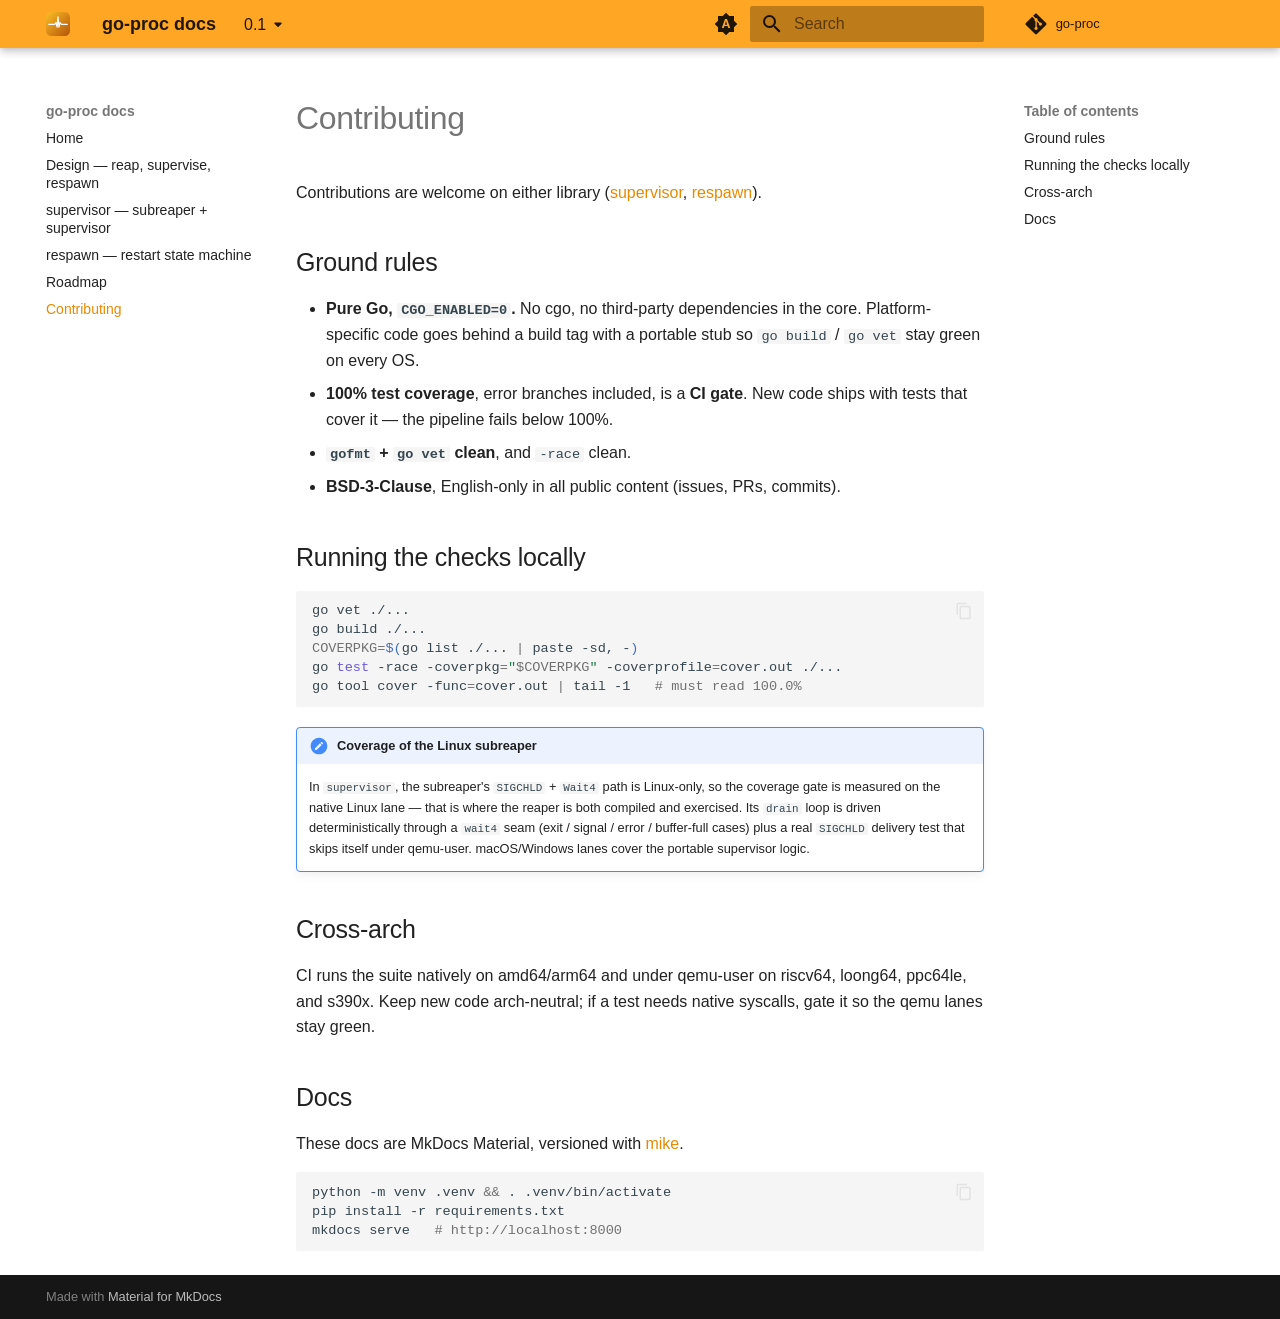
==== commit 1912666f: "Deployed 013c70a to 0.1 with MkDocs 1.6.1 and mike 2.2.0" ====
--- a/0.1/contributing/index.html
+++ b/0.1/contributing/index.html
@@ -21,7 +21,7 @@
       
       
       <link rel="icon" href="../assets/logo.svg">
-      <meta name="generator" content="mkdocs-1.6.1, mkdocs-material-9.7.7">
+      <meta name="generator" content="mkdocs-1.6.1, mkdocs-material-9.8.0">
     
     
       
@@ -29,10 +29,10 @@
       
     
     
-      <link rel="stylesheet" href="../assets/stylesheets/main.ec1eaa64.min.css">
-      
-        
-        <link rel="stylesheet" href="../assets/stylesheets/palette.ab4e12ef.min.css">
+      <link rel="stylesheet" href="../assets/stylesheets/main.57a0d79d.min.css">
+      
+        
+        <link rel="stylesheet" href="../assets/stylesheets/palette.fb2fffe2.min.css">
       
       
 
@@ -700,10 +700,10 @@
     
       
       
-      <script id="__config" type="application/json">{"annotate": null, "base": "..", "features": ["navigation.sections", "navigation.top", "navigation.instant", "content.code.copy", "search.suggest"], "search": "../assets/javascripts/workers/search.2c215733.min.js", "tags": null, "translations": {"clipboard.copied": "Copied to clipboard", "clipboard.copy": "Copy to clipboard", "search.result.more.one": "1 more on this page", "search.result.more.other": "# more on this page", "search.result.none": "No matching documents", "search.result.one": "1 matching document", "search.result.other": "# matching documents", "search.result.placeholder": "Type to start searching", "search.result.term.missing": "Missing", "select.version": "Select version"}, "version": {"default": "latest", "provider": "mike"}}</script>
-    
-    
-      <script src="../assets/javascripts/bundle.d7400e89.min.js"></script>
+      <script id="__config" type="application/json">{"annotate": null, "base": "..", "features": ["navigation.sections", "navigation.top", "navigation.instant", "content.code.copy", "search.suggest"], "search": "../assets/javascripts/workers/search.a7633da7.min.js", "tags": null, "translations": {"clipboard.copied": "Copied to clipboard", "clipboard.copy": "Copy to clipboard", "search.result.more.one": "1 more on this page", "search.result.more.other": "# more on this page", "search.result.none": "No matching documents", "search.result.one": "1 matching document", "search.result.other": "# matching documents", "search.result.placeholder": "Type to start searching", "search.result.term.missing": "Missing", "select.version": "Select version"}, "version": {"default": "latest", "provider": "mike"}}</script>
+    
+    
+      <script src="../assets/javascripts/bundle.c21346df.min.js"></script>
       
     
   </body>
--- a/0.1/assets/stylesheets/main.57a0d79d.min.css
+++ b/0.1/assets/stylesheets/main.57a0d79d.min.css
@@ -0,0 +1,6 @@
+@charset "UTF-8";html{box-sizing:border-box;-webkit-text-size-adjust:none;-moz-text-size-adjust:none;text-size-adjust:none}*,:after,:before{box-sizing:inherit}@media(prefers-reduced-motion){*,:after,:before{transition:none!important}}body{margin:0;-webkit-font-smoothing:antialiased;-moz-osx-font-smoothing:grayscale;--md-text-font-family:var(--md-text-font, _),
+    -apple-system, BlinkMacSystemFont, Helvetica, Arial, sans-serif;--md-code-font-family:var(--md-code-font, _),
+    SFMono-Regular, Consolas, Menlo, monospace}.md-typeset code:not(.focus-visible),a,button,input,label{-webkit-tap-highlight-color:transparent}a{color:inherit;text-decoration:none}hr{box-sizing:initial;display:block;height:.05rem;padding:0;overflow:visible;border:0}small{font-size:80%}sub,sup{line-height:1em}img{border-style:none}table{border-spacing:0;border-collapse:initial}td,th{font-weight:400;vertical-align:top}button{padding:0;margin:0;font-family:inherit;font-size:inherit;background:#0000;border:0}input{border:0;outline:none}:root{--md-primary-fg-color:#4051b5;--md-primary-fg-color--light:#5d6cc0;--md-primary-fg-color--dark:#303fa1;--md-primary-bg-color:#fff;--md-primary-bg-color--light:#ffffffb3;--md-accent-fg-color:#526cfe;--md-accent-fg-color--transparent:#526cfe1a;--md-accent-bg-color:#fff;--md-accent-bg-color--light:#ffffffb3;--md-typeset-table-sort-icon:url("data:image/svg+xml;charset=utf-8,<svg xmlns='http://www.w3.org/2000/svg' viewBox='0 0 24 24'><path d='m18 21-4-4h3V7h-3l4-4 4 4h-3v10h3M2 19v-2h10v2M2 13v-2h7v2M2 7V5h4v2z'/></svg>");--md-typeset-table-sort-icon--asc:url("data:image/svg+xml;charset=utf-8,<svg xmlns='http://www.w3.org/2000/svg' viewBox='0 0 24 24'><path d='M19 17h3l-4 4-4-4h3V3h2M2 17h10v2H2M6 5v2H2V5m0 6h7v2H2z'/></svg>");--md-typeset-table-sort-icon--desc:url("data:image/svg+xml;charset=utf-8,<svg xmlns='http://www.w3.org/2000/svg' viewBox='0 0 24 24'><path d='M19 7h3l-4-4-4 4h3v14h2M2 17h10v2H2M6 5v2H2V5m0 6h7v2H2z'/></svg>")}[data-md-color-scheme=default]{color-scheme:light}[data-md-color-scheme=default] img[src$="#gh-dark-mode-only"],[data-md-color-scheme=default] img[src$="#only-dark"]{display:none}:root,[data-md-color-scheme=default]{--md-hue:225deg;--md-default-fg-color:#000000de;--md-default-fg-color--light:#0000008a;--md-default-fg-color--lighter:#00000052;--md-default-fg-color--lightest:#00000012;--md-default-bg-color:#fff;--md-default-bg-color--light:#ffffffb3;--md-default-bg-color--lighter:#ffffff4d;--md-default-bg-color--lightest:#ffffff1f;--md-code-fg-color:#36464e;--md-code-bg-color:#f5f5f5;--md-code-bg-color--light:#f5f5f5b3;--md-code-bg-color--lighter:#f5f5f54d;--md-code-hl-color:#4287ff;--md-code-hl-color--light:#4287ff1a;--md-code-hl-number-color:#d52a2a;--md-code-hl-special-color:#db1457;--md-code-hl-function-color:#a846b9;--md-code-hl-constant-color:#6e59d9;--md-code-hl-keyword-color:#3f6ec6;--md-code-hl-string-color:#1c7d4d;--md-code-hl-name-color:var(--md-code-fg-color);--md-code-hl-operator-color:var(--md-default-fg-color--light);--md-code-hl-punctuation-color:var(--md-default-fg-color--light);--md-code-hl-comment-color:var(--md-default-fg-color--light);--md-code-hl-generic-color:var(--md-default-fg-color--light);--md-code-hl-variable-color:var(--md-default-fg-color--light);--md-typeset-color:var(--md-default-fg-color);--md-typeset-a-color:var(--md-primary-fg-color);--md-typeset-del-color:#f5503d26;--md-typeset-ins-color:#0bd57026;--md-typeset-kbd-color:#fafafa;--md-typeset-kbd-accent-color:#fff;--md-typeset-kbd-border-color:#b8b8b8;--md-typeset-mark-color:#ffff0080;--md-typeset-table-color:#0000001f;--md-typeset-table-color--light:#00000009;--md-admonition-fg-color:var(--md-default-fg-color);--md-admonition-bg-color:var(--md-default-bg-color);--md-warning-fg-color:#000000de;--md-warning-bg-color:#ff9;--md-footer-fg-color:#fff;--md-footer-fg-color--light:#ffffffb3;--md-footer-fg-color--lighter:#ffffff73;--md-footer-bg-color:#000000de;--md-footer-bg-color--dark:#00000052;--md-shadow-z1:0 0.2rem 0.5rem #0000000d,
+    0 0 0.05rem #0000001a;--md-shadow-z2:0 0.2rem 0.5rem #0000001a,
+    0 0 0.05rem #00000040;--md-shadow-z3:0 0.2rem 0.5rem #0003,
+    0 0 0.05rem #00000059}.md-icon svg{display:block;width:1.2rem;height:1.2rem;fill:currentcolor}aside,body,input{font-family:var(--md-text-font-family);font-feature-settings:"kern","liga";color:var(--md-typeset-color)}code,kbd,pre{font-family:var(--md-code-font-family);font-feature-settings:"kern"}.md-typeset{font-size:.8rem;line-height:1.6;overflow-wrap:break-word;-webkit-print-color-adjust:exact;color-adjust:exact}@media print{.md-typeset{font-size:.68rem}.md-typeset code,.md-typeset kbd,.md-typeset pre{white-space:pre-wrap}}.md-typeset blockquote,.md-typeset dl,.md-typeset figure,.md-typeset ol,.md-typeset pre,.md-typeset ul{margin-top:1em;margin-bottom:1em}.md-typeset h1{margin:0 0 1.25em;font-size:2em;line-height:1.3;color:var(--md-default-fg-color--light)}.md-typeset h1,.md-typeset h2{font-weight:300;letter-spacing:-.01em}.md-typeset h2{margin:1.6em 0 .64em;font-size:1.5625em;line-height:1.4}.md-typeset h3{margin:1.6em 0 .8em;font-size:1.25em;font-weight:400;line-height:1.5;letter-spacing:-.01em}.md-typeset h2+h3{margin-top:.8em}.md-typeset h4{margin:1em 0;font-weight:700;letter-spacing:-.01em}.md-typeset h5,.md-typeset h6{margin:1.25em 0;font-size:.8em;font-weight:700;color:var(--md-default-fg-color--light);letter-spacing:-.01em}.md-typeset h5{text-transform:uppercase}.md-typeset h5 code{text-transform:none}.md-typeset hr{display:flow-root;margin:1.5em 0;border-bottom:.05rem solid var(--md-default-fg-color--lightest)}.md-typeset a{color:var(--md-typeset-a-color);word-break:break-word}.md-typeset a,.md-typeset a:before{transition:color 125ms}.md-typeset a:focus,.md-typeset a:hover{color:var(--md-accent-fg-color)}.md-typeset a:focus code,.md-typeset a:hover code{color:var(--md-accent-fg-color);background-color:var(--md-accent-fg-color--transparent)}.md-typeset a code{color:var(--md-typeset-a-color)}.md-typeset a.focus-visible{outline-color:var(--md-accent-fg-color);outline-offset:.2rem}.md-typeset code,.md-typeset kbd,.md-typeset pre{font-variant-ligatures:none;color:var(--md-code-fg-color);direction:ltr;transition:background-color 125ms}.md-typeset code{padding:0 .2941176471em;font-size:.85em;word-break:break-word;background-color:var(--md-code-bg-color);border-radius:.1rem;-webkit-box-decoration-break:clone;box-decoration-break:clone;transition:color 125ms,background-color 125ms}.md-typeset code:not(.focus-visible){outline:none}.md-typeset pre{position:relative;display:flow-root;line-height:1.4}.md-typeset pre>code{display:block;padding:.7720588235em 1.1764705882em;margin:0;overflow:auto;word-break:normal;touch-action:auto;scrollbar-color:var(--md-default-fg-color--lighter) #0000;scrollbar-width:thin;outline-color:var(--md-accent-fg-color);box-shadow:none;-webkit-box-decoration-break:slice;box-decoration-break:slice}.md-typeset pre>code:hover{scrollbar-color:var(--md-accent-fg-color) #0000}.md-typeset pre>code::-webkit-scrollbar{width:.2rem;height:.2rem}.md-typeset pre>code::-webkit-scrollbar-thumb{background-color:var(--md-default-fg-color--lighter)}.md-typeset pre>code::-webkit-scrollbar-thumb:hover{background-color:var(--md-accent-fg-color)}.md-typeset kbd{display:inline-block;padding:0 .6666666667em;font-size:.75em;color:var(--md-default-fg-color);word-break:break-word;vertical-align:text-top;background-color:var(--md-typeset-kbd-color);border-radius:.1rem;box-shadow:0 .1rem 0 .05rem var(--md-typeset-kbd-border-color),0 .1rem 0 var(--md-typeset-kbd-border-color),0 -.1rem .2rem var(--md-typeset-kbd-accent-color) inset}.md-typeset mark{color:inherit;word-break:break-word;background-color:var(--md-typeset-mark-color);-webkit-box-decoration-break:clone;box-decoration-break:clone}.md-typeset abbr{text-decoration:none;cursor:help}.md-typeset [data-preview],.md-typeset abbr{border-bottom:.05rem dotted var(--md-default-fg-color--light)}.md-typeset small{opacity:.75}[dir=ltr] .md-typeset sub,[dir=ltr] .md-typeset sup{margin-left:.078125em}[dir=rtl] .md-typeset sub,[dir=rtl] .md-typeset sup{margin-right:.078125em}[dir=ltr] .md-typeset blockquote{padding-left:.6rem;border-left:.2rem solid var(--md-default-fg-color--lighter)}[dir=rtl] .md-typeset blockquote{padding-right:.6rem;border-right:.2rem solid var(--md-default-fg-color--lighter)}.md-typeset blockquote{margin-left:0;margin-right:0;color:var(--md-default-fg-color--light)}.md-typeset ul{list-style-type:disc}.md-typeset ul[type]{list-style-type:revert-layer}[dir=ltr] .md-typeset ol,[dir=ltr] .md-typeset ol li ol,[dir=ltr] .md-typeset ol li ul,[dir=ltr] .md-typeset ul,[dir=ltr] .md-typeset ul li ol,[dir=ltr] .md-typeset ul li ul{margin-left:.625em}[dir=rtl] .md-typeset ol,[dir=rtl] .md-typeset ol li ol,[dir=rtl] .md-typeset ol li ul,[dir=rtl] .md-typeset ul,[dir=rtl] .md-typeset ul li ol,[dir=rtl] .md-typeset ul li ul{margin-right:.625em}.md-typeset ol,.md-typeset ul{padding:0}.md-typeset ol:not([hidden]),.md-typeset ul:not([hidden]){display:flow-root}.md-typeset ol ol,.md-typeset ul ol{list-style-type:lower-alpha}.md-typeset ol ol ol,.md-typeset ul ol ol{list-style-type:lower-roman}.md-typeset ol ol ol ol,.md-typeset ul ol ol ol{list-style-type:upper-alpha}.md-typeset ol ol ol ol ol,.md-typeset ul ol ol ol ol{list-style-type:upper-roman}.md-typeset ol[type],.md-typeset ul[type]{list-style-type:revert-layer}[dir=ltr] .md-typeset ol li,[dir=ltr] .md-typeset ul li{margin-left:1.25em}[dir=rtl] .md-typeset ol li,[dir=rtl] .md-typeset ul li{margin-right:1.25em}.md-typeset ol li,.md-typeset ul li{margin-bottom:.5em}.md-typeset ol li blockquote,.md-typeset ol li p,.md-typeset ul li blockquote,.md-typeset ul li p{margin:.5em 0}.md-typeset ol li:last-child,.md-typeset ul li:last-child{margin-bottom:0}.md-typeset ol li ol,.md-typeset ol li ul,.md-typeset ul li ol,.md-typeset ul li ul{margin-top:.5em;margin-bottom:.5em}[dir=ltr] .md-typeset dd{margin-left:1.875em}[dir=rtl] .md-typeset dd{margin-right:1.875em}.md-typeset dd{margin-top:1em;margin-bottom:1.5em}.md-typeset img,.md-typeset svg,.md-typeset video{max-width:100%;height:auto}.md-typeset img[align=left]{margin:1em 1em 1em 0}.md-typeset img[align=right]{margin:1em 0 1em 1em}.md-typeset img[align]:only-child{margin-top:0}.md-typeset figure{display:flow-root;width:fit-content;max-width:100%;margin:1em auto;text-align:center}.md-typeset figure img{display:block;margin:0 auto}.md-typeset figcaption{max-width:24rem;margin:1em auto;font-style:italic}.md-typeset iframe{max-width:100%}.md-typeset table:not([class]){display:inline-block;max-width:100%;overflow:auto;font-size:.64rem;touch-action:auto;background-color:var(--md-default-bg-color);border:.05rem solid var(--md-typeset-table-color);border-radius:.1rem}@media print{.md-typeset table:not([class]){display:table}}.md-typeset table:not([class])+*{margin-top:1.5em}.md-typeset table:not([class]) td>:first-child,.md-typeset table:not([class]) th>:first-child{margin-top:0}.md-typeset table:not([class]) td>:last-child,.md-typeset table:not([class]) th>:last-child{margin-bottom:0}.md-typeset table:not([class]) td:not([align]),.md-typeset table:not([class]) th:not([align]){text-align:left}[dir=rtl] .md-typeset table:not([class]) td:not([align]),[dir=rtl] .md-typeset table:not([class]) th:not([align]){text-align:right}.md-typeset table:not([class]) th{min-width:5rem;padding:.9375em 1.25em;font-weight:700;vertical-align:top}.md-typeset table:not([class]) td{padding:.9375em 1.25em;vertical-align:top;border-top:.05rem solid var(--md-typeset-table-color)}.md-typeset table:not([class]) tbody tr{transition:background-color 125ms}.md-typeset table:not([class]) tbody tr:hover{background-color:var(--md-typeset-table-color--light);box-shadow:0 .05rem 0 var(--md-default-bg-color) inset}.md-typeset table:not([class]) a{word-break:normal}.md-typeset table th[role=columnheader]{cursor:pointer}[dir=ltr] .md-typeset table th[role=columnheader]:after{margin-left:.5em}[dir=rtl] .md-typeset table th[role=columnheader]:after{margin-right:.5em}.md-typeset table th[role=columnheader]:after{display:inline-block;width:1.2em;height:1.2em;vertical-align:text-bottom;content:"";-webkit-mask-image:var(--md-typeset-table-sort-icon);mask-image:var(--md-typeset-table-sort-icon);-webkit-mask-repeat:no-repeat;mask-repeat:no-repeat;-webkit-mask-size:contain;mask-size:contain;transition:background-color 125ms}.md-typeset table th[role=columnheader]:hover:after{background-color:var(--md-default-fg-color--lighter)}.md-typeset table th[role=columnheader][aria-sort=ascending]:after{background-color:var(--md-default-fg-color--light);-webkit-mask-image:var(--md-typeset-table-sort-icon--asc);mask-image:var(--md-typeset-table-sort-icon--asc)}.md-typeset table th[role=columnheader][aria-sort=descending]:after{background-color:var(--md-default-fg-color--light);-webkit-mask-image:var(--md-typeset-table-sort-icon--desc);mask-image:var(--md-typeset-table-sort-icon--desc)}.md-typeset__scrollwrap{margin:1em -.8rem;overflow-x:auto;touch-action:auto}.md-typeset__table{display:inline-block;padding:0 .8rem;margin-bottom:.5em}@media print{.md-typeset__table{display:block}}html .md-typeset__table table{display:table;width:100%;margin:0;overflow:hidden}@media screen and (max-width:44.984375em){.md-content__inner>pre{margin:1em -.8rem}.md-content__inner>pre code{border-radius:0}}.md-typeset .md-author{position:relative;display:block;flex-shrink:0;width:1.6rem;height:1.6rem;overflow:hidden;border-radius:100%;transition:color 125ms,transform 125ms}.md-typeset .md-author img{display:block}.md-typeset .md-author--more{font-size:.6rem;font-weight:700;line-height:1.6rem;color:var(--md-default-fg-color--lighter);text-align:center;background:var(--md-default-fg-color--lightest)}.md-typeset .md-author--long{width:2.4rem;height:2.4rem}.md-typeset a.md-author{transform:scale(1)}.md-typeset a.md-author img{filter:grayscale(100%) opacity(75%);border-radius:100%;transition:filter 125ms}.md-typeset a.md-author:focus,.md-typeset a.md-author:hover{z-index:1;transform:scale(1.1)}.md-typeset a.md-author:focus img,.md-typeset a.md-author:hover img{filter:grayscale(0)}.md-banner{overflow:auto;color:var(--md-footer-fg-color);background-color:var(--md-footer-bg-color)}@media print{.md-banner{display:none}}.md-banner--warning{color:var(--md-warning-fg-color);background-color:var(--md-warning-bg-color)}.md-banner__inner{padding:0 .8rem;margin:.6rem auto;font-size:.7rem}[dir=ltr] .md-banner__button{float:right}[dir=rtl] .md-banner__button{float:left}.md-banner__button{color:inherit;cursor:pointer;transition:opacity .25s}.no-js .md-banner__button{display:none}.md-banner__button:hover{opacity:.7}html{height:100%;overflow-x:hidden;font-size:125%}@media screen and (min-width:100em){html{font-size:137.5%}}@media screen and (min-width:125em){html{font-size:150%}}body{position:relative;display:flex;flex-direction:column;width:100%;min-height:100%;font-size:.5rem;background-color:var(--md-default-bg-color)}@media print{body{display:block}}@media screen and (max-width:59.984375em){body[data-md-scrolllock]{position:fixed}}.md-grid{max-width:61rem;margin-left:auto;margin-right:auto}.md-container{display:flex;flex-grow:1;flex-direction:column}@media print{.md-container{display:block}}.md-main{flex-grow:1}.md-main__inner{display:flex;height:100%;margin-top:1.5rem}.md-ellipsis{overflow:hidden;text-overflow:ellipsis}.md-toggle{display:none}.md-option{position:absolute;width:0;height:0;opacity:0}.md-option:checked+label:not([hidden]){display:block}.md-option.focus-visible+label{outline-style:auto;outline-color:var(--md-accent-fg-color)}.md-skip{position:fixed;z-index:-1;padding:.3rem .5rem;margin:.5rem;font-size:.64rem;color:var(--md-default-bg-color);background-color:var(--md-default-fg-color);border-radius:.1rem;outline-color:var(--md-accent-fg-color);opacity:0;transform:translateY(.4rem)}.md-skip:focus{z-index:10;opacity:1;transition:transform .25s cubic-bezier(.4,0,.2,1),opacity 175ms 75ms;transform:translateY(0)}@page{margin:25mm}:root{--md-clipboard-icon:url("data:image/svg+xml;charset=utf-8,<svg xmlns='http://www.w3.org/2000/svg' viewBox='0 0 24 24'><path d='M19 21H8V7h11m0-2H8a2 2 0 0 0-2 2v14a2 2 0 0 0 2 2h11a2 2 0 0 0 2-2V7a2 2 0 0 0-2-2m-3-4H4a2 2 0 0 0-2 2v14h2V3h12z'/></svg>");--md-code-select-icon:url("data:image/svg+xml;charset=utf-8,<svg xmlns='http://www.w3.org/2000/svg' viewBox='0 0 24 24'><path d='M19 19h-4v2h4c1.1 0 2-.9 2-2v-4h-2m0-12h-4v2h4v4h2V5c0-1.1-.9-2-2-2M5 5h4V3H5c-1.1 0-2 .9-2 2v4h2m0 6H3v4c0 1.1.9 2 2 2h4v-2H5zm2-4h2v2H7zm4 0h2v2h-2zm4 0h2v2h-2zM7 7h2v2H7zm4 0h2v2h-2zm4 0h2v2h-2zm-8 8h2v2H7zm4 0h2v2h-2zm4 0h2v2h-2z'/></svg>");--md-code-copy-icon:url("data:image/svg+xml;charset=utf-8,<svg xmlns='http://www.w3.org/2000/svg' viewBox='0 0 24 24'><path d='M19 21H8V7h11m0-2H8a2 2 0 0 0-2 2v14a2 2 0 0 0 2 2h11a2 2 0 0 0 2-2V7a2 2 0 0 0-2-2m-3-4H4a2 2 0 0 0-2 2v14h2V3h12z'/></svg>")}.md-clipboard{z-index:1;width:1.5em;height:1.5em;color:var(--md-default-fg-color--lightest);cursor:pointer;border-radius:.1rem;outline-color:var(--md-accent-fg-color);outline-offset:.1rem;transition:color .25s}@media print{.md-clipboard{display:none}}.md-clipboard:not(.focus-visible){outline:none;-webkit-tap-highlight-color:transparent}:hover>.md-clipboard{color:var(--md-default-fg-color--light)}.md-clipboard:focus,.md-clipboard:hover{color:var(--md-accent-fg-color)}.md-clipboard:after{display:block;width:1.125em;height:1.125em;margin:0 auto;content:"";background-color:currentcolor;-webkit-mask-image:var(--md-clipboard-icon);mask-image:var(--md-clipboard-icon);-webkit-mask-repeat:no-repeat;mask-repeat:no-repeat;-webkit-mask-position:center;mask-position:center;-webkit-mask-size:contain;mask-size:contain}.md-clipboard--inline{cursor:pointer}.md-clipboard--inline code{transition:color .25s,background-color .25s}.md-clipboard--inline:focus code,.md-clipboard--inline:hover code{color:var(--md-accent-fg-color);background-color:var(--md-accent-fg-color--transparent)}.md-typeset .md-code__content{display:grid}.md-code__nav{position:absolute;top:.25em;right:.25em;z-index:1;display:flex;gap:.2rem;padding:.2rem;background-color:var(--md-code-bg-color--lighter);border-radius:.1rem;transition:background-color .25s}:hover>.md-code__nav{background-color:var(--md-code-bg-color--light)}.md-code__button{display:block;width:1.5em;height:1.5em;color:var(--md-default-fg-color--lightest);cursor:pointer;outline-color:var(--md-accent-fg-color);outline-offset:.1rem;transition:color .25s}:hover>*>.md-code__button{color:var(--md-default-fg-color--light)}.md-code__button.focus-visible,.md-code__button:hover{color:var(--md-accent-fg-color)}.md-code__button--active{color:var(--md-default-fg-color)!important}.md-code__button:after{display:block;width:1.125em;height:1.125em;margin:0 auto;content:"";background-color:currentcolor;-webkit-mask-repeat:no-repeat;mask-repeat:no-repeat;-webkit-mask-position:center;mask-position:center;-webkit-mask-size:contain;mask-size:contain}.md-code__button[data-md-type=select]:after{-webkit-mask-image:var(--md-code-select-icon);mask-image:var(--md-code-select-icon)}.md-code__button[data-md-type=copy]:after{-webkit-mask-image:var(--md-code-copy-icon);mask-image:var(--md-code-copy-icon)}@keyframes consent{0%{opacity:0;transform:translateY(100%)}to{opacity:1;transform:translateY(0)}}@keyframes overlay{0%{opacity:0}to{opacity:1}}.md-consent__overlay{position:fixed;top:0;z-index:5;width:100%;height:100%;background-color:#0000008a;-webkit-backdrop-filter:blur(.1rem);backdrop-filter:blur(.1rem);opacity:1;animation:overlay .25s both}.md-consent__inner{position:fixed;bottom:0;z-index:5;width:100%;max-height:100%;padding:0;overflow:auto;background-color:var(--md-default-bg-color);border:0;border-radius:.1rem;box-shadow:0 0 .2rem #0000001a,0 .2rem .4rem #0003;animation:consent .5s cubic-bezier(.1,.7,.1,1) both}.md-consent__form{padding:.8rem}.md-consent__settings{display:none;margin:1em 0}input:checked+.md-consent__settings{display:block}.md-consent__controls{margin-bottom:.8rem}.md-typeset .md-consent__controls .md-button{display:inline}@media screen and (max-width:44.984375em){.md-typeset .md-consent__controls .md-button{display:block;width:100%;margin-top:.4rem;text-align:center}}.md-consent label{cursor:pointer}.md-content{flex-grow:1;min-width:0}.md-content__inner{padding-top:.6rem;margin:0 .8rem 1.2rem}@media screen and (min-width:76.25em){[dir=ltr] .md-sidebar--primary:not([hidden])~.md-content>.md-content__inner,[dir=rtl] .md-sidebar--secondary:not([hidden])~.md-content>.md-content__inner{margin-left:1.2rem}[dir=ltr] .md-sidebar--secondary:not([hidden])~.md-content>.md-content__inner,[dir=rtl] .md-sidebar--primary:not([hidden])~.md-content>.md-content__inner{margin-right:1.2rem}}.md-content__inner:before{display:block;height:.4rem;content:""}.md-content__inner>:last-child{margin-bottom:0}[dir=ltr] .md-content__button{float:right;margin-left:.4rem}[dir=rtl] .md-content__button{float:left;margin-right:.4rem}.md-content__button{padding:0;margin:.4rem 0}@media print{.md-content__button{display:none}}.md-typeset .md-content__button{color:var(--md-default-fg-color--lighter)}.md-content__button svg{display:inline;vertical-align:top}[dir=rtl] .md-content__button svg{transform:scaleX(-1)}[dir=ltr] .md-dialog{right:.8rem}[dir=rtl] .md-dialog{left:.8rem}.md-dialog{position:fixed;bottom:.8rem;z-index:4;min-width:11.1rem;padding:.4rem .6rem;pointer-events:none;background-color:var(--md-default-fg-color);border-radius:.1rem;box-shadow:var(--md-shadow-z3);opacity:0;transition:transform 0s .4s,opacity .4s;transform:translateY(100%)}@media print{.md-dialog{display:none}}.md-dialog--active{pointer-events:auto;opacity:1;transition:transform .4s cubic-bezier(.075,.85,.175,1),opacity .4s;transform:translateY(0)}.md-dialog__inner{font-size:.7rem;color:var(--md-default-bg-color)}.md-feedback{margin:2em 0 1em;text-align:center}.md-feedback fieldset{padding:0;margin:0;border:none}.md-feedback__title{margin:1em auto;font-weight:700}.md-feedback__inner{position:relative}.md-feedback__list{position:relative;display:flex;flex-wrap:wrap;place-content:baseline center}.md-feedback__list:hover .md-icon:not(:disabled){color:var(--md-default-fg-color--lighter)}:disabled .md-feedback__list{min-height:1.8rem}.md-feedback__icon{flex-shrink:0;margin:0 .1rem;color:var(--md-default-fg-color--light);cursor:pointer;transition:color 125ms}.md-feedback__icon:not(:disabled).md-icon:hover{color:var(--md-accent-fg-color)}.md-feedback__icon:disabled{color:var(--md-default-fg-color--lightest);pointer-events:none}.md-feedback__note{position:relative;opacity:0;transition:transform .4s cubic-bezier(.1,.7,.1,1),opacity .15s;transform:translateY(.4rem)}.md-feedback__note>*{max-width:16rem;margin:0 auto}:disabled .md-feedback__note{opacity:1;transform:translateY(0)}@media print{.md-feedback,.md-footer{display:none}}.md-footer{color:var(--md-footer-fg-color);background-color:var(--md-footer-bg-color)}.md-footer__inner{justify-content:space-between;padding:.2rem;overflow:auto}.md-footer__inner:not([hidden]){display:flex}.md-footer__link{display:flex;flex-grow:.01;align-items:end;max-width:100%;margin-top:1rem;margin-bottom:.4rem;overflow:hidden;outline-color:var(--md-accent-fg-color);transition:opacity .25s}.md-footer__link:focus,.md-footer__link:hover{opacity:.7}[dir=rtl] .md-footer__link svg{transform:scaleX(-1)}@media screen and (max-width:44.984375em){.md-footer__link--prev{flex-shrink:0}.md-footer__link--prev .md-footer__title{display:none}}[dir=ltr] .md-footer__link--next{margin-left:auto}.md-footer__link--next{text-align:right}[dir=rtl] .md-footer__link--next{margin-right:auto;text-align:left}.md-footer__title{flex-grow:1;max-width:calc(100% - 2.4rem);padding:0 1rem;margin-bottom:.7rem;font-size:.9rem;white-space:nowrap}.md-footer__button{padding:.4rem;margin:.2rem}.md-footer__direction{font-size:.64rem;opacity:.7}.md-footer-meta{background-color:var(--md-footer-bg-color--dark)}.md-footer-meta__inner{display:flex;flex-wrap:wrap;justify-content:space-between;padding:.2rem}html .md-footer-meta.md-typeset a{color:var(--md-footer-fg-color--light)}html .md-footer-meta.md-typeset a:focus,html .md-footer-meta.md-typeset a:hover{color:var(--md-footer-fg-color)}.md-copyright{width:100%;padding:.4rem 0;margin:auto .6rem;font-size:.64rem;color:var(--md-footer-fg-color--lighter)}.md-copyright__highlight{color:var(--md-footer-fg-color--light)}.md-social{display:inline-flex;gap:.2rem;padding:.2rem 0 .6rem;margin:0 .4rem}@media screen and (min-width:45em){.md-copyright{width:auto}.md-social{padding:.6rem 0}}.md-social__link{display:inline-block;width:1.6rem;height:1.6rem;text-align:center}.md-social__link:before{line-height:1.9}.md-social__link svg{max-height:.8rem;vertical-align:-25%;fill:currentcolor}.md-typeset .md-button{display:inline-block;padding:.625em 2em;font-weight:700;color:var(--md-primary-fg-color);cursor:pointer;border:.1rem solid;border-radius:.1rem;transition:color 125ms,background-color 125ms,border-color 125ms}.md-typeset .md-button--primary{color:var(--md-primary-bg-color);background-color:var(--md-primary-fg-color);border-color:var(--md-primary-fg-color)}.md-typeset .md-button:focus,.md-typeset .md-button:hover{color:var(--md-accent-bg-color);background-color:var(--md-accent-fg-color);border-color:var(--md-accent-fg-color)}[dir=ltr] .md-typeset .md-input,[dir=rtl] .md-typeset .md-input{border-top-left-radius:.1rem}[dir=ltr] .md-typeset .md-input,[dir=rtl] .md-typeset .md-input{border-top-right-radius:.1rem}.md-typeset .md-input{height:1.8rem;padding:0 .6rem;font-size:.8rem;border-bottom:.1rem solid var(--md-default-fg-color--lighter);box-shadow:var(--md-shadow-z1);transition:border .25s,box-shadow .25s}.md-typeset .md-input:focus,.md-typeset .md-input:hover{border-bottom-color:var(--md-accent-fg-color);box-shadow:var(--md-shadow-z2)}.md-typeset .md-input--stretch{width:100%}.md-header{position:sticky;left:0;right:0;top:0;z-index:4;display:block;color:var(--md-primary-bg-color);background-color:var(--md-primary-fg-color);box-shadow:0 0 .2rem #0000,0 .2rem .4rem #0000}@media print{.md-header{display:none}}.md-header[hidden]{transition:transform .25s cubic-bezier(.8,0,.6,1),box-shadow .25s;transform:translateY(-100%)}.md-header--shadow{box-shadow:0 0 .2rem #0000001a,0 .2rem .4rem #0003;transition:transform .25s cubic-bezier(.1,.7,.1,1),box-shadow .25s}.md-header__inner{display:flex;align-items:center;padding:0 .2rem}.md-header__button{position:relative;z-index:1;padding:.4rem;margin:.2rem;color:currentcolor;vertical-align:middle;cursor:pointer;outline-color:var(--md-accent-fg-color);transition:opacity .25s}.md-header__button:hover{opacity:.7}.md-header__button:not([hidden]){display:inline-block}.md-header__button:not(.focus-visible){outline:none;-webkit-tap-highlight-color:transparent}.md-header__button.md-logo{padding:.4rem;margin:.2rem}@media screen and (max-width:76.234375em){.md-header__button.md-logo{display:none}}.md-header__button.md-logo img,.md-header__button.md-logo svg{display:block;width:auto;height:1.2rem;fill:currentcolor}@media screen and (min-width:60em){.md-header__button[for=__search]{display:none}}.no-js .md-header__button[for=__search]{display:none}[dir=rtl] .md-header__button[for=__search] svg{transform:scaleX(-1)}@media screen and (min-width:76.25em){.md-header__button[for=__drawer]{display:none}}.md-header__topic{position:absolute;display:flex;max-width:100%;white-space:nowrap;transition:transform .4s cubic-bezier(.1,.7,.1,1),opacity .15s}.md-header__topic+.md-header__topic{z-index:-1;pointer-events:none;opacity:0;transition:transform .4s cubic-bezier(1,.7,.1,.1),opacity .15s;transform:translateX(1.25rem)}[dir=rtl] .md-header__topic+.md-header__topic{transform:translateX(-1.25rem)}.md-draft,.md-header__topic:first-child,.md-nav__title{font-weight:700}[dir=ltr] .md-header__title{margin-left:1rem;margin-right:.4rem}[dir=rtl] .md-header__title{margin-right:1rem;margin-left:.4rem}.md-header__title{flex-grow:1;height:2.4rem;font-size:.9rem;line-height:2.4rem}.md-header__title--active .md-header__topic{z-index:-1;pointer-events:none;opacity:0;transition:transform .4s cubic-bezier(1,.7,.1,.1),opacity .15s;transform:translateX(-1.25rem)}[dir=rtl] .md-header__title--active .md-header__topic{transform:translateX(1.25rem)}.md-header__title--active .md-header__topic+.md-header__topic{z-index:0;pointer-events:auto;opacity:1;transition:transform .4s cubic-bezier(.1,.7,.1,1),opacity .15s;transform:translateX(0)}.md-header__title>.md-header__ellipsis{position:relative;width:100%;height:100%}.md-header__option{display:flex;flex-shrink:0;max-width:100%;white-space:nowrap;transition:max-width 0s .25s,opacity .25s .25s}[data-md-toggle=search]:checked~.md-header .md-header__option{max-width:0;opacity:0;transition:max-width,opacity}.md-header__option>input{bottom:0}.md-header__source{display:none}@media screen and (min-width:60em){[dir=ltr] .md-header__source{margin-left:1rem}[dir=rtl] .md-header__source{margin-right:1rem}.md-header__source{display:block;width:11.7rem;max-width:11.7rem}}@media screen and (min-width:76.25em){[dir=ltr] .md-header__source{margin-left:1.4rem}[dir=rtl] .md-header__source{margin-right:1.4rem}}.md-meta{font-size:.7rem;line-height:1.3;color:var(--md-default-fg-color--light)}.md-meta__list{display:inline-flex;flex-wrap:wrap;padding:0;margin:0;list-style:none}.md-meta__item:not(:last-child):after{margin-left:.2rem;margin-right:.2rem;content:"·"}.md-meta__link{color:var(--md-typeset-a-color)}.md-meta__link:focus,.md-meta__link:hover{color:var(--md-accent-fg-color)}.md-draft{display:inline-block;padding-left:.5714285714em;padding-right:.5714285714em;color:#fff;background-color:#ff1744;border-radius:.125em}:root{--md-nav-icon--prev:url("data:image/svg+xml;charset=utf-8,<svg xmlns='http://www.w3.org/2000/svg' viewBox='0 0 24 24'><path d='M20 11v2H8l5.5 5.5-1.42 1.42L4.16 12l7.92-7.92L13.5 5.5 8 11z'/></svg>");--md-nav-icon--next:url("data:image/svg+xml;charset=utf-8,<svg xmlns='http://www.w3.org/2000/svg' viewBox='0 0 24 24'><path d='M8.59 16.58 13.17 12 8.59 7.41 10 6l6 6-6 6z'/></svg>");--md-toc-icon:url("data:image/svg+xml;charset=utf-8,<svg xmlns='http://www.w3.org/2000/svg' viewBox='0 0 24 24'><path d='M3 9h14V7H3zm0 4h14v-2H3zm0 4h14v-2H3zm16 0h2v-2h-2zm0-10v2h2V7zm0 6h2v-2h-2z'/></svg>");--md-path-icon:url("data:image/svg+xml;charset=utf-8,<svg xmlns='http://www.w3.org/2000/svg' viewBox='0 0 24 24'><path d='M8.59 16.58 13.17 12 8.59 7.41 10 6l6 6-6 6z'/></svg>");--md-post-pin-icon:url("data:image/svg+xml;charset=utf-8,<svg xmlns='http://www.w3.org/2000/svg' viewBox='0 0 24 24'><path d='M16 12V4h1V2H7v2h1v8l-2 2v2h5.2v6h1.6v-6H18v-2z'/></svg>");--md-progress-value:0;--md-progress-delay:400ms;--md-search-result-icon:url("data:image/svg+xml;charset=utf-8,<svg xmlns='http://www.w3.org/2000/svg' viewBox='0 0 24 24'><path d='M14 2H6a2 2 0 0 0-2 2v16a2 2 0 0 0 2 2h7c-.41-.25-.8-.56-1.14-.9-.33-.33-.61-.7-.86-1.1H6V4h7v5h5v1.18c.71.16 1.39.43 2 .82V8zm6.31 16.9c1.33-2.11.69-4.9-1.4-6.22-2.11-1.33-4.91-.68-6.22 1.4-1.34 2.11-.69 4.89 1.4 6.22 1.46.93 3.32.93 4.79.02L22 23.39 23.39 22zm-3.81.1a2.5 2.5 0 0 1-2.5-2.5 2.5 2.5 0 0 1 2.5-2.5 2.5 2.5 0 0 1 2.5 2.5 2.5 2.5 0 0 1-2.5 2.5'/></svg>")}.md-nav,.md-nav__link .md-typeset{font-size:.7rem;line-height:1.3}.md-nav__title{display:block;padding:0 .6rem;overflow:hidden;color:var(--md-default-fg-color--light);text-overflow:ellipsis}.md-nav__title .md-nav__button{display:none}.md-nav__title .md-nav__button img{width:auto;height:100%}.md-nav__title .md-nav__button.md-logo img,.md-nav__title .md-nav__button.md-logo svg{display:block;width:auto;max-width:100%;height:2.4rem;object-fit:contain;fill:currentcolor}.md-nav__list{padding:0;margin:0;list-style:none}.md-nav__link{display:flex;gap:.4rem;align-items:flex-start;margin-top:.625em;scroll-snap-align:start;transition:color 125ms}.md-nav__link--passed,.md-nav__link--passed code{color:var(--md-default-fg-color--light)}.md-nav__item .md-nav__link--active,.md-nav__item .md-nav__link--active code{color:var(--md-typeset-a-color)}.md-nav__link .md-ellipsis{position:relative}.md-nav__link .md-ellipsis code{word-break:normal}[dir=ltr] .md-nav__link .md-icon:last-child{margin-left:auto}[dir=rtl] .md-nav__link .md-icon:last-child{margin-right:auto}.md-nav__link svg{position:relative;flex-shrink:0;height:1.3em;fill:currentcolor}.md-nav__link[for]:focus,.md-nav__link[for]:hover,.md-nav__link[href]:focus,.md-nav__link[href]:hover{color:var(--md-accent-fg-color);cursor:pointer}.md-nav__link[for]:focus code,.md-nav__link[for]:hover code,.md-nav__link[href]:focus code,.md-nav__link[href]:hover code{color:var(--md-accent-fg-color);background-color:var(--md-accent-fg-color--transparent)}.md-nav__link.focus-visible,.md-pagination__link.focus-visible{outline-color:var(--md-accent-fg-color);outline-offset:.2rem}.md-nav--primary .md-nav__link[for=__toc]{display:none}.md-nav--primary .md-nav__link[for=__toc] .md-icon:after{display:block;width:100%;height:100%;background-color:currentcolor;-webkit-mask-image:var(--md-toc-icon);mask-image:var(--md-toc-icon)}.md-nav--primary .md-nav__link[for=__toc]~.md-nav,.md-nav__source{display:none}.md-nav__container>.md-nav__link{margin-top:0}.md-nav__container>.md-nav__link:first-child{flex-grow:1;min-width:0}.md-nav__icon{flex-shrink:0}@media screen and (max-width:76.234375em){.md-nav--primary,.md-nav--primary .md-nav{position:absolute;left:0;right:0;top:0;z-index:1;display:flex;flex-direction:column;height:100%;background-color:var(--md-default-bg-color)}.md-nav--primary .md-nav__item,.md-nav--primary .md-nav__title{font-size:.8rem;line-height:1.5}.md-nav--primary .md-nav__title{position:relative;height:5.6rem;padding:3rem .8rem .2rem;line-height:2.4rem;color:var(--md-default-fg-color--light);white-space:nowrap;cursor:pointer;background-color:var(--md-default-fg-color--lightest)}[dir=ltr] .md-nav--primary .md-nav__title .md-nav__icon{left:.4rem}[dir=rtl] .md-nav--primary .md-nav__title .md-nav__icon{right:.4rem}.md-nav--primary .md-nav__title .md-nav__icon{position:absolute;top:.4rem;display:block;width:1.2rem;height:1.2rem;margin:.2rem}.md-nav--primary .md-nav__title .md-nav__icon:after{display:block;width:100%;height:100%;content:"";background-color:currentcolor;-webkit-mask-image:var(--md-nav-icon--prev);mask-image:var(--md-nav-icon--prev);-webkit-mask-repeat:no-repeat;mask-repeat:no-repeat;-webkit-mask-position:center;mask-position:center;-webkit-mask-size:contain;mask-size:contain}.md-nav--primary .md-nav__title~.md-nav__list{overflow-y:auto;touch-action:pan-y;scroll-snap-type:y mandatory;background-color:var(--md-default-bg-color);box-shadow:0 .05rem 0 var(--md-default-fg-color--lightest) inset}.md-nav--primary .md-nav__title~.md-nav__list>:first-child{border-top:0}.md-nav--primary .md-nav__title[for=__drawer]{font-weight:700;color:var(--md-primary-bg-color);background-color:var(--md-primary-fg-color)}.md-nav--primary .md-nav__title .md-logo{position:absolute;left:.2rem;right:.2rem;top:.2rem;display:block;padding:.4rem;margin:.2rem}.md-nav--primary .md-nav__list{flex:1}.md-nav--primary .md-nav__item{border-top:.05rem solid var(--md-default-fg-color--lightest)}.md-nav--primary .md-nav__item--active>.md-nav__link{color:var(--md-typeset-a-color)}.md-nav--primary .md-nav__item--active>.md-nav__link:focus,.md-nav--primary .md-nav__item--active>.md-nav__link:hover{color:var(--md-accent-fg-color)}.md-nav--primary .md-nav__link{padding:.6rem .8rem;margin-top:0}.md-nav--primary .md-nav__link svg{margin-top:.1em}.md-nav--primary .md-nav__link>.md-nav__link{padding:0}[dir=ltr] .md-nav--primary .md-nav__link .md-nav__icon{margin-right:-.2rem}[dir=rtl] .md-nav--primary .md-nav__link .md-nav__icon{margin-left:-.2rem}.md-nav--primary .md-nav__link .md-nav__icon{width:1.2rem;height:1.2rem;font-size:1.2rem}.md-nav--primary .md-nav__link .md-nav__icon:after{display:block;width:100%;height:100%;content:"";background-color:currentcolor;-webkit-mask-image:var(--md-nav-icon--next);mask-image:var(--md-nav-icon--next);-webkit-mask-repeat:no-repeat;mask-repeat:no-repeat;-webkit-mask-position:center;mask-position:center;-webkit-mask-size:contain;mask-size:contain}[dir=rtl] .md-nav--primary .md-nav__icon:after{transform:scale(-1)}.md-nav--primary .md-nav--secondary .md-nav{position:static;background-color:initial}[dir=ltr] .md-nav--primary .md-nav--secondary .md-nav .md-nav__link{padding-left:1.4rem}[dir=rtl] .md-nav--primary .md-nav--secondary .md-nav .md-nav__link{padding-right:1.4rem}[dir=ltr] .md-nav--primary .md-nav--secondary .md-nav .md-nav .md-nav__link{padding-left:2rem}[dir=rtl] .md-nav--primary .md-nav--secondary .md-nav .md-nav .md-nav__link{padding-right:2rem}[dir=ltr] .md-nav--primary .md-nav--secondary .md-nav .md-nav .md-nav .md-nav__link{padding-left:2.6rem}[dir=rtl] .md-nav--primary .md-nav--secondary .md-nav .md-nav .md-nav .md-nav__link{padding-right:2.6rem}[dir=ltr] .md-nav--primary .md-nav--secondary .md-nav .md-nav .md-nav .md-nav .md-nav__link{padding-left:3.2rem}[dir=rtl] .md-nav--primary .md-nav--secondary .md-nav .md-nav .md-nav .md-nav .md-nav__link{padding-right:3.2rem}.md-nav--secondary{background-color:initial}.md-nav__toggle~.md-nav{display:flex;opacity:0;transition:transform .25s cubic-bezier(.8,0,.6,1),opacity 125ms 50ms;transform:translateX(100%)}[dir=rtl] .md-nav__toggle~.md-nav{transform:translateX(-100%)}.md-nav__toggle:checked~.md-nav{opacity:1;transition:transform .25s cubic-bezier(.4,0,.2,1),opacity 125ms 125ms;transform:translateX(0)}.md-nav__toggle:checked~.md-nav>.md-nav__list{backface-visibility:hidden}}@media screen and (max-width:59.984375em){.md-nav--primary .md-nav__link[for=__toc]{display:flex}.md-nav--primary .md-nav__link[for=__toc] .md-icon:after{content:""}.md-nav--primary .md-nav__link[for=__toc]+.md-nav__link{display:none}.md-nav--primary .md-nav__link[for=__toc]~.md-nav{display:flex}.md-nav__source{display:block;padding:0 .2rem;color:var(--md-primary-bg-color);background-color:var(--md-primary-fg-color--dark)}}@media screen and (min-width:60em) and (max-width:76.234375em){.md-nav--integrated .md-nav__link[for=__toc]{display:flex}.md-nav--integrated .md-nav__link[for=__toc] .md-icon:after{content:""}.md-nav--integrated .md-nav__link[for=__toc]+.md-nav__link{display:none}.md-nav--integrated .md-nav__link[for=__toc]~.md-nav{display:flex}}@media screen and (min-width:60em){.md-nav{margin-bottom:-.4rem}.md-nav--secondary .md-nav__title{position:sticky;top:0;z-index:1;background:var(--md-default-bg-color);box-shadow:0 0 .4rem .4rem var(--md-default-bg-color)}.md-nav--secondary .md-nav__title[for=__toc]{scroll-snap-align:start}.md-nav--secondary .md-nav__title .md-nav__icon{display:none}[dir=ltr] .md-nav--secondary .md-nav__list{padding-left:.6rem}[dir=rtl] .md-nav--secondary .md-nav__list{padding-right:.6rem}.md-nav--secondary .md-nav__list{padding-bottom:.4rem}[dir=ltr] .md-nav--secondary .md-nav__item>.md-nav__link{margin-right:.4rem}[dir=rtl] .md-nav--secondary .md-nav__item>.md-nav__link{margin-left:.4rem}}@media screen and (min-width:76.25em){.md-nav{margin-bottom:-.4rem;transition:max-height .25s cubic-bezier(.86,0,.07,1)}.md-nav--primary .md-nav__title{position:sticky;top:0;z-index:1;background:var(--md-default-bg-color);box-shadow:0 0 .4rem .4rem var(--md-default-bg-color)}.md-nav--primary .md-nav__title[for=__drawer]{scroll-snap-align:start}.md-nav--primary .md-nav__title .md-nav__icon{display:none}[dir=ltr] .md-nav--primary .md-nav__list{padding-left:.6rem}[dir=rtl] .md-nav--primary .md-nav__list{padding-right:.6rem}.md-nav--primary .md-nav__list{padding-bottom:.4rem}[dir=ltr] .md-nav--primary .md-nav__item>.md-nav__link{margin-right:.4rem}[dir=rtl] .md-nav--primary .md-nav__item>.md-nav__link{margin-left:.4rem}.md-nav__toggle~.md-nav{display:grid;grid-template-rows:minmax(.4rem,0fr);visibility:collapse;opacity:0;transition:grid-template-rows .25s cubic-bezier(.86,0,.07,1),opacity .25s,visibility 0s .25s}.md-nav__toggle~.md-nav>.md-nav__list{overflow:hidden}.md-nav__toggle.md-toggle--indeterminate~.md-nav,.md-nav__toggle:checked~.md-nav{grid-template-rows:minmax(.4rem,1fr);visibility:visible;opacity:1;transition:grid-template-rows .25s cubic-bezier(.86,0,.07,1),opacity .15s .1s,visibility}.md-nav__toggle.md-toggle--indeterminate~.md-nav{transition:none}.md-nav__item--nested>.md-nav>.md-nav__title{display:none}.md-nav__item--section{display:block;margin:1.25em 0}.md-nav__item--section:last-child{margin-bottom:0}.md-nav__item--section>.md-nav__link{font-weight:700}.md-nav--lifted>.md-nav__list>.md-nav__item>[for],.md-nav__item--section>.md-nav__link[for]{color:var(--md-default-fg-color--light)}.md-nav--lifted>.md-nav__list>.md-nav__item--active>.md-nav__link:not(.md-nav__container),.md-nav__item--section>.md-nav__link:not(.md-nav__container){pointer-events:none}.md-nav__item--section>.md-nav__link .md-icon,.md-nav__item--section>.md-nav__link>[for]{display:none}[dir=ltr] .md-nav__item--section>.md-nav{margin-left:-.6rem}[dir=rtl] .md-nav__item--section>.md-nav{margin-right:-.6rem}.md-nav__item--section>.md-nav{display:block;visibility:visible;opacity:1}.md-nav__item--section>.md-nav>.md-nav__list>.md-nav__item{padding:0}.md-nav__icon{width:.9rem;height:.9rem;border-radius:100%;transition:background-color .25s}.md-nav__icon:hover{background-color:var(--md-accent-fg-color--transparent)}.md-nav__icon:after{display:inline-block;width:100%;height:100%;vertical-align:-.1rem;content:"";background-color:currentcolor;border-radius:100%;-webkit-mask-image:var(--md-nav-icon--next);mask-image:var(--md-nav-icon--next);-webkit-mask-repeat:no-repeat;mask-repeat:no-repeat;-webkit-mask-position:center;mask-position:center;-webkit-mask-size:contain;mask-size:contain;transition:transform .25s}[dir=rtl] .md-nav__icon:after{transform:rotate(180deg)}.md-nav__item--nested .md-nav__toggle:checked~.md-nav__link .md-nav__icon:after,.md-nav__item--nested .md-toggle--indeterminate~.md-nav__link .md-nav__icon:after{transform:rotate(90deg)}.md-nav--lifted>.md-nav__list>.md-nav__item,.md-nav--lifted>.md-nav__title{display:none}.md-nav--lifted>.md-nav__list>.md-nav__item--active{display:block}.md-nav--lifted>.md-nav__list>.md-nav__item--active>.md-nav__link{position:sticky;top:0;z-index:1;margin-top:0;background:var(--md-default-bg-color);box-shadow:0 0 .4rem .4rem var(--md-default-bg-color)}.md-nav--lifted>.md-nav__list>.md-nav__item--active.md-nav__item--section{margin:0}[dir=ltr] .md-nav--lifted>.md-nav__list>.md-nav__item>.md-nav:not(.md-nav--secondary){margin-left:-.6rem}[dir=rtl] .md-nav--lifted>.md-nav__list>.md-nav__item>.md-nav:not(.md-nav--secondary){margin-right:-.6rem}.md-nav--lifted .md-nav[data-md-level="1"]{grid-template-rows:minmax(.4rem,1fr);visibility:visible;opacity:1}[dir=ltr] .md-nav--integrated>.md-nav__list>.md-nav__item--active .md-nav--secondary{border-left:.05rem solid var(--md-primary-fg-color)}[dir=rtl] .md-nav--integrated>.md-nav__list>.md-nav__item--active .md-nav--secondary{border-right:.05rem solid var(--md-primary-fg-color)}.md-nav--integrated>.md-nav__list>.md-nav__item--active .md-nav--secondary{display:block;margin-bottom:1.25em;visibility:visible;opacity:1}.md-nav--integrated>.md-nav__list>.md-nav__item--active .md-nav--secondary>.md-nav__list{padding-bottom:0;overflow:visible}.md-nav--integrated>.md-nav__list>.md-nav__item--active .md-nav--secondary>.md-nav__title{display:none}}.md-pagination{gap:.4rem;font-size:.8rem;font-weight:700}.md-pagination,.md-pagination>*{display:flex;align-items:center;justify-content:center}.md-pagination>*{min-width:1.8rem;height:1.8rem;text-align:center;border-radius:.2rem}.md-pagination__current{color:var(--md-default-fg-color--light);background-color:var(--md-default-fg-color--lightest)}.md-pagination__link{transition:color 125ms,background-color 125ms}.md-pagination__link:focus,.md-pagination__link:hover{color:var(--md-accent-fg-color);background-color:var(--md-accent-fg-color--transparent)}.md-pagination__link:focus svg,.md-pagination__link:hover svg{color:var(--md-accent-fg-color)}.md-pagination__link svg{display:block;width:1.2rem;max-height:100%;color:var(--md-default-fg-color--lighter);fill:currentcolor}.md-path{padding-top:1.2rem;margin:0 .8rem;overflow:auto;font-size:.7rem}.md-path:not([hidden]){display:block}@media screen and (min-width:76.25em){.md-path{margin:0 1.2rem}}.md-path__list{display:flex;gap:.2rem;align-items:center;padding:0;margin:0;list-style:none}.md-path__item:not(:first-child){display:inline-flex;gap:.2rem;white-space:nowrap}.md-path__item:not(:first-child):before{display:inline;width:.8rem;height:.8rem;content:"";background-color:var(--md-default-fg-color--lighter);-webkit-mask-image:var(--md-path-icon);mask-image:var(--md-path-icon)}.md-path__link{display:flex;align-items:center;color:var(--md-default-fg-color--light)}.md-path__link:focus,.md-path__link:hover,.md-post .md-post__meta a:focus,.md-post .md-post__meta a:hover{color:var(--md-accent-fg-color)}.md-post__back{padding-bottom:1.2rem;margin-bottom:1.2rem;border-bottom:.05rem solid var(--md-default-fg-color--lightest)}@media screen and (max-width:76.234375em){.md-post__back{display:none}}[dir=rtl] .md-post__back svg{transform:scaleX(-1)}.md-post__authors{display:flex;flex-direction:column;gap:.6rem;margin:0 .6rem 1.2rem}.md-post .md-post__meta a{transition:color 125ms}.md-post__title{font-weight:700;color:var(--md-default-fg-color--light)}.md-post--excerpt{margin-bottom:3.2rem}.md-post--excerpt .md-post__header{display:flex;gap:.6rem;align-items:center;min-height:1.6rem}.md-post--excerpt .md-post__authors{display:inline-flex;flex-direction:row;gap:.2rem;align-items:center;min-height:2.4rem;margin:0}[dir=ltr] .md-post--excerpt .md-post__meta .md-meta__list{margin-right:.4rem}[dir=rtl] .md-post--excerpt .md-post__meta .md-meta__list{margin-left:.4rem}.md-post--excerpt .md-post__content>:first-child{--md-scroll-margin:6rem;margin-top:0}.md-post>.md-nav--secondary{margin:1em 0}.md-pin{padding:.2rem;margin-top:-.05rem;background:var(--md-default-fg-color--lightest);border-radius:1rem}.md-pin:after{display:block;width:.6rem;height:.6rem;margin:0 auto;content:"";background-color:currentcolor;-webkit-mask-image:var(--md-post-pin-icon);mask-image:var(--md-post-pin-icon);-webkit-mask-repeat:no-repeat;mask-repeat:no-repeat;-webkit-mask-position:center;mask-position:center;-webkit-mask-size:contain;mask-size:contain}.md-profile{display:flex;gap:.6rem;align-items:center;width:100%;font-size:.7rem;line-height:1.4}.md-profile__description{flex-grow:1}.md-content--post{display:flex}.md-content--post>.md-content__inner{flex-grow:1;min-width:0}@media screen and (min-width:76.25em){[dir=ltr] .md-content--post>.md-content__inner{margin-left:1.2rem}[dir=rtl] .md-content--post>.md-content__inner{margin-right:1.2rem}}@media screen and (max-width:76.234375em){.md-content--post{flex-flow:column-reverse}.md-sidebar.md-sidebar--post{position:static;width:100%;padding:0}.md-sidebar.md-sidebar--post .md-sidebar__scrollwrap{overflow:visible}.md-sidebar.md-sidebar--post .md-sidebar__inner{padding:0}.md-sidebar.md-sidebar--post .md-post__meta{margin-left:.6rem;margin-right:.6rem}.md-sidebar.md-sidebar--post .md-nav__item{display:inline;border:none}.md-sidebar.md-sidebar--post .md-nav__list{display:inline-flex;flex-wrap:wrap;gap:.6rem;padding-top:.6rem;padding-bottom:.6rem}.md-sidebar.md-sidebar--post .md-nav__link{padding:0}.md-sidebar.md-sidebar--post .md-nav{position:static;height:auto;margin-bottom:0}}.md-progress{position:fixed;top:0;z-index:4;width:100%;height:.075rem;background:var(--md-primary-bg-color);opacity:min(clamp(0,var(--md-progress-value),1),clamp(0,100 - var(--md-progress-value),1));transition:transform .5s cubic-bezier(.19,1,.22,1),opacity .25s var(--md-progress-delay);transform:scaleX(calc(var(--md-progress-value) * 1%));transform-origin:left}.md-search{position:relative}.no-js .md-search{display:none}.md-search__overlay{z-index:1;opacity:0}@media screen and (max-width:59.984375em){[dir=ltr] .md-search__overlay{left:-2.2rem}[dir=rtl] .md-search__overlay{right:-2.2rem}.md-search__overlay{position:absolute;top:-1rem;width:2rem;height:2rem;overflow:hidden;pointer-events:none;background-color:var(--md-default-bg-color);border-radius:1rem;transition:transform .3s .1s,opacity .2s .2s;transform-origin:center}[data-md-toggle=search]:checked~.md-header .md-search__overlay{opacity:1;transition:transform .4s,opacity .1s}}@media screen and (min-width:60em){.md-search{padding:.2rem 0}[dir=ltr] .md-search__overlay{left:0}[dir=rtl] .md-search__overlay{right:0}.md-search__overlay{position:fixed;top:0;width:0;height:0;cursor:pointer;background-color:#0000008a;transition:width 0s .25s,height 0s .25s,opacity .25s}[data-md-toggle=search]:checked~.md-header .md-search__overlay{width:100%;height:200vh;opacity:1;transition:width,height,opacity .25s}}@media screen and (max-width:29.984375em){[data-md-toggle=search]:checked~.md-header .md-search__overlay{transform:scale(45)}}@media screen and (min-width:30em) and (max-width:44.984375em){[data-md-toggle=search]:checked~.md-header .md-search__overlay{transform:scale(60)}}@media screen and (min-width:45em) and (max-width:59.984375em){[data-md-toggle=search]:checked~.md-header .md-search__overlay{transform:scale(75)}}.md-search__inner,.md-search__scrollwrap,.md-sidebar__scrollwrap{backface-visibility:hidden}@media screen and (max-width:59.984375em){[dir=ltr] .md-search__inner{left:0}.md-search__inner{position:fixed;top:0;z-index:2;width:0;height:0;overflow:hidden;opacity:0;transition:width 0s .3s,height 0s .3s,transform .15s cubic-bezier(.4,0,.2,1) .15s,opacity .15s .15s;transform:translateX(5%)}[dir=rtl] .md-search__inner{right:0;transform:translateX(-5%)}[data-md-toggle=search]:checked~.md-header .md-search__inner{width:100%;height:100%;opacity:1;transition:width,height,transform .15s cubic-bezier(.1,.7,.1,1) .15s,opacity .15s .15s;transform:translateX(0)}}@media screen and (min-width:60em){[dir=ltr] .md-search__inner{float:right}[dir=rtl] .md-search__inner{float:left}.md-search__inner{position:relative;width:11.7rem;padding:.1rem 0;transition:width .25s cubic-bezier(.1,.7,.1,1)}}@media screen and (min-width:60em) and (max-width:76.234375em){[data-md-toggle=search]:checked~.md-header .md-search__inner{width:23.4rem}}@media screen and (min-width:76.25em){[data-md-toggle=search]:checked~.md-header .md-search__inner{width:34.4rem}}.md-search__form{position:relative;z-index:2;height:2.4rem;background-color:var(--md-default-bg-color);box-shadow:0 0 .6rem #0000;transition:color .25s,background-color .25s}@media screen and (min-width:60em){.md-search__form{height:1.8rem;background-color:#00000042;border-radius:.1rem}.md-search__form:hover{background-color:#ffffff1f}}[data-md-toggle=search]:checked~.md-header .md-search__form{color:var(--md-default-fg-color);background-color:var(--md-default-bg-color);border-radius:.1rem .1rem 0 0;box-shadow:0 0 .6rem #00000012}[dir=ltr] .md-search__input{padding-left:3.6rem;padding-right:2.2rem}[dir=rtl] .md-search__input{padding-right:3.6rem;padding-left:2.2rem}.md-search__input{position:relative;z-index:2;width:100%;height:100%;font-size:.9rem;text-overflow:ellipsis;background:#0000}.md-search__input::placeholder{transition:color .25s}.md-search__input::placeholder,.md-search__input~.md-search__icon{color:var(--md-default-fg-color--light)}.md-search__input::-ms-clear{display:none}@media screen and (max-width:59.984375em){.md-search__input{width:100%;height:2.4rem;font-size:.9rem}}.md-search__icon{display:inline-block;width:1.2rem;height:1.2rem;cursor:pointer;transition:color .25s,opacity .25s}.md-search__icon:hover{opacity:.7}[dir=ltr] .md-search__icon[for=__search]{left:.5rem}[dir=rtl] .md-search__icon[for=__search]{right:.5rem}.md-search__icon[for=__search]{position:absolute;top:.3rem;z-index:2}[dir=rtl] .md-search__icon[for=__search] svg{transform:scaleX(-1)}@media screen and (max-width:59.984375em){[dir=ltr] .md-search__icon[for=__search]{left:.8rem}[dir=rtl] .md-search__icon[for=__search]{right:.8rem}.md-search__icon[for=__search]{top:.6rem}.md-search__icon[for=__search] svg:first-child{display:none}}@media screen and (min-width:60em){[dir=ltr] .md-search__input{padding-left:2.2rem}[dir=rtl] .md-search__input{padding-right:2.2rem}.md-search__input{font-size:.8rem;color:inherit}.md-search__input::placeholder{color:var(--md-primary-bg-color--light)}.md-search__input+.md-search__icon{color:var(--md-primary-bg-color)}[data-md-toggle=search]:checked~.md-header .md-search__input{text-overflow:clip}[data-md-toggle=search]:checked~.md-header .md-search__input+.md-search__icon{color:var(--md-default-fg-color--light)}[data-md-toggle=search]:checked~.md-header .md-search__input::placeholder{color:#0000}.md-search__icon[for=__search]{pointer-events:none}.md-search__icon[for=__search] svg:last-child{display:none}}[dir=ltr] .md-search__options{right:.5rem}[dir=rtl] .md-search__options{left:.5rem}.md-search__options{position:absolute;top:.3rem;z-index:2;pointer-events:none}@media screen and (max-width:59.984375em){[dir=ltr] .md-search__options{right:.8rem}[dir=rtl] .md-search__options{left:.8rem}.md-search__options{top:.6rem}}[dir=ltr] .md-search__options>.md-icon{margin-left:.2rem}[dir=rtl] .md-search__options>.md-icon{margin-right:.2rem}.md-search__options>.md-icon{color:var(--md-default-fg-color--light);opacity:0;transition:transform .15s cubic-bezier(.1,.7,.1,1),opacity .15s;transform:scale(.75)}.md-search__options>.md-icon:not(.focus-visible){outline:none;-webkit-tap-highlight-color:transparent}[data-md-toggle=search]:checked~.md-header .md-search__input:valid~.md-search__options>.md-icon{pointer-events:auto;opacity:1;transform:scale(1)}[data-md-toggle=search]:checked~.md-header .md-search__input:valid~.md-search__options>.md-icon:hover{opacity:.7}[dir=ltr] .md-search__suggest{padding-left:3.6rem;padding-right:2.2rem}[dir=rtl] .md-search__suggest{padding-right:3.6rem;padding-left:2.2rem}.md-search__suggest{position:absolute;top:0;display:flex;align-items:center;width:100%;height:100%;font-size:.9rem;color:var(--md-default-fg-color--lighter);white-space:pre;opacity:0;transition:opacity 50ms}[data-md-toggle=search]:checked~.md-header .md-search__suggest{opacity:1;transition:opacity .3s .1s}[dir=ltr] .md-search__output,[dir=rtl] .md-search__output{border-bottom-left-radius:.1rem}[dir=ltr] .md-search__output,[dir=rtl] .md-search__output{border-bottom-right-radius:.1rem}.md-search__output{position:absolute;z-index:1;width:100%;overflow:hidden}@media screen and (max-width:59.984375em){.md-search__output{top:2.4rem;bottom:0}}.md-search__scrollwrap{height:100%;overflow-y:auto;touch-action:pan-y;background-color:var(--md-default-bg-color)}@media(max-resolution:1dppx){.md-search__scrollwrap{transform:translateZ(0)}}@media screen and (min-width:60em) and (max-width:76.234375em){.md-search__scrollwrap{width:23.4rem}}@media screen and (min-width:76.25em){.md-search__scrollwrap{width:34.4rem}}@media screen and (min-width:60em){[dir=ltr] .md-search__suggest{padding-left:2.2rem}[dir=rtl] .md-search__suggest{padding-right:2.2rem}.md-search__suggest{font-size:.8rem}.md-search__output{top:1.9rem;opacity:0;transition:opacity .4s}[data-md-toggle=search]:checked~.md-header .md-search__output{box-shadow:var(--md-shadow-z3);opacity:1}.md-search__scrollwrap{max-height:0;scrollbar-color:var(--md-default-fg-color--lighter) #0000;scrollbar-width:thin}[data-md-toggle=search]:checked~.md-header .md-search__scrollwrap{max-height:75vh}.md-search__scrollwrap:hover{scrollbar-color:var(--md-accent-fg-color) #0000}.md-search__scrollwrap::-webkit-scrollbar{width:.2rem;height:.2rem}.md-search__scrollwrap::-webkit-scrollbar-thumb{background-color:var(--md-default-fg-color--lighter)}.md-search__scrollwrap::-webkit-scrollbar-thumb:hover{background-color:var(--md-accent-fg-color)}}.md-search-result{color:var(--md-default-fg-color);word-break:break-word}.md-search-result__meta{padding:0 .8rem;font-size:.64rem;line-height:1.8rem;color:var(--md-default-fg-color--light);scroll-snap-align:start;background-color:var(--md-default-fg-color--lightest)}@media screen and (min-width:60em){[dir=ltr] .md-search-result__meta{padding-left:2.2rem}[dir=rtl] .md-search-result__meta{padding-right:2.2rem}}.md-search-result__list{padding:0;margin:0;list-style:none;-webkit-user-select:none;user-select:none}.md-search-result__item{box-shadow:0 -.05rem var(--md-default-fg-color--lightest)}.md-search-result__item:first-child{box-shadow:none}.md-search-result__link{display:block;scroll-snap-align:start;outline:none;transition:background-color .25s}.md-search-result__link:focus,.md-search-result__link:hover{background-color:var(--md-accent-fg-color--transparent)}.md-search-result__link:last-child p:last-child{margin-bottom:.6rem}.md-search-result__more>summary{position:sticky;top:0;z-index:1;display:block;cursor:pointer;scroll-snap-align:start;outline:none}.md-search-result__more>summary::marker{display:none}.md-search-result__more>summary::-webkit-details-marker{display:none}.md-search-result__more>summary>div{padding:.75em .8rem;font-size:.64rem;color:var(--md-typeset-a-color);transition:color .25s,background-color .25s}@media screen and (min-width:60em){[dir=ltr] .md-search-result__more>summary>div{padding-left:2.2rem}[dir=rtl] .md-search-result__more>summary>div{padding-right:2.2rem}}.md-search-result__more>summary:focus>div,.md-search-result__more>summary:hover>div{color:var(--md-accent-fg-color);background-color:var(--md-accent-fg-color--transparent)}.md-search-result__more[open]>summary{background-color:var(--md-default-bg-color)}.md-search-result__article{position:relative;padding:0 .8rem;overflow:hidden}@media screen and (min-width:60em){[dir=ltr] .md-search-result__article{padding-left:2.2rem}[dir=rtl] .md-search-result__article{padding-right:2.2rem}}[dir=ltr] .md-search-result__icon{left:0}[dir=rtl] .md-search-result__icon{right:0}.md-search-result__icon{position:absolute;width:1.2rem;height:1.2rem;margin:.5rem;color:var(--md-default-fg-color--light)}@media screen and (max-width:59.984375em){.md-search-result__icon{display:none}}.md-search-result__icon:after{display:inline-block;width:100%;height:100%;content:"";background-color:currentcolor;-webkit-mask-image:var(--md-search-result-icon);mask-image:var(--md-search-result-icon);-webkit-mask-repeat:no-repeat;mask-repeat:no-repeat;-webkit-mask-position:center;mask-position:center;-webkit-mask-size:contain;mask-size:contain}[dir=rtl] .md-search-result__icon:after{transform:scaleX(-1)}.md-search-result .md-typeset{font-size:.64rem;line-height:1.6;color:var(--md-default-fg-color--light)}.md-search-result .md-typeset h1{margin:.55rem 0;font-size:.8rem;font-weight:400;line-height:1.4;color:var(--md-default-fg-color)}.md-search-result .md-typeset h1 mark,.md-search-result .md-typeset h2 mark{text-decoration:none}.md-search-result .md-typeset h2{font-weight:700;line-height:1.6}.md-search-result .md-typeset h2,.md-search-result__terms{margin:.5em 0;font-size:.64rem;color:var(--md-default-fg-color)}.md-search-result__terms{display:block;font-style:italic}.md-search-result mark{color:var(--md-accent-fg-color);text-decoration:underline;background-color:initial}.md-select{position:relative;z-index:1}.md-select__inner{position:absolute;top:calc(100% - .2rem);left:50%;max-height:0;margin-top:.2rem;color:var(--md-default-fg-color);background-color:var(--md-default-bg-color);border-radius:.1rem;box-shadow:var(--md-shadow-z2);opacity:0;transition:transform .25s 375ms,opacity .25s .25s,max-height 0s .5s;transform:translate3d(-50%,.3rem,0)}.md-select:focus-within .md-select__inner,.md-select:hover .md-select__inner{max-height:10rem;opacity:1;transition:transform .25s cubic-bezier(.1,.7,.1,1),opacity .25s,max-height;transform:translate3d(-50%,0,0)}.md-select__inner:after{position:absolute;top:0;left:50%;width:0;height:0;margin-top:-.2rem;margin-left:-.2rem;content:"";border:.2rem solid #0000;border-top:0;border-bottom-color:var(--md-default-bg-color)}.md-select__list{max-height:inherit;padding:0;margin:0;overflow:auto;font-size:.8rem;list-style-type:none;border-radius:.1rem}.md-select__item{line-height:1.8rem}[dir=ltr] .md-select__link{padding-left:.6rem;padding-right:1.2rem}[dir=rtl] .md-select__link{padding-right:.6rem;padding-left:1.2rem}.md-select__link{display:block;width:100%;cursor:pointer;scroll-snap-align:start;outline:none;transition:background-color .25s,color .25s}.md-select__link:focus,.md-select__link:hover{color:var(--md-accent-fg-color)}.md-select__link:focus{background-color:var(--md-default-fg-color--lightest)}.md-sidebar{position:sticky;top:2.4rem;flex-shrink:0;align-self:flex-start;width:12.1rem;padding:1.2rem 0}@media print{.md-sidebar{display:none}}@media screen and (max-width:76.234375em){[dir=ltr] .md-sidebar--primary{left:-12.1rem}[dir=rtl] .md-sidebar--primary{right:-12.1rem}.md-sidebar--primary{position:fixed;top:0;z-index:5;display:block;width:12.1rem;height:100%;background-color:var(--md-default-bg-color);transition:transform .25s cubic-bezier(.4,0,.2,1),box-shadow .25s;transform:translateX(0)}[data-md-toggle=drawer]:checked~.md-container .md-sidebar--primary{box-shadow:var(--md-shadow-z3);transform:translateX(12.1rem)}[dir=rtl] [data-md-toggle=drawer]:checked~.md-container .md-sidebar--primary{transform:translateX(-12.1rem)}.md-sidebar--primary .md-sidebar__scrollwrap{position:absolute;top:0;right:0;bottom:0;left:0;margin:0;overflow:hidden;scroll-snap-type:none}}@media screen and (min-width:76.25em){.md-sidebar{height:0}.no-js .md-sidebar{height:auto}.md-header--lifted~.md-container .md-sidebar{top:4.8rem}}.md-sidebar--secondary{display:none;order:2}@media screen and (min-width:60em){.md-sidebar--secondary{height:0}.no-js .md-sidebar--secondary{height:auto}.md-sidebar--secondary:not([hidden]){display:block}.md-sidebar--secondary .md-sidebar__scrollwrap{touch-action:pan-y}.md-sidebar__scrollwrap{scrollbar-gutter:stable;scrollbar-width:thin}}.md-sidebar__scrollwrap{margin:0 .2rem;overflow-y:auto;scrollbar-color:var(--md-default-fg-color--lighter) #0000}.md-sidebar__scrollwrap::-webkit-scrollbar{width:.2rem;height:.2rem}.md-sidebar__scrollwrap:focus-within,.md-sidebar__scrollwrap:hover{scrollbar-color:var(--md-accent-fg-color) #0000}.md-sidebar__scrollwrap:focus-within::-webkit-scrollbar-thumb,.md-sidebar__scrollwrap:hover::-webkit-scrollbar-thumb{background-color:var(--md-default-fg-color--lighter)}.md-sidebar__scrollwrap:focus-within::-webkit-scrollbar-thumb:hover,.md-sidebar__scrollwrap:hover::-webkit-scrollbar-thumb:hover{background-color:var(--md-accent-fg-color)}@supports selector(::-webkit-scrollbar){.md-sidebar__scrollwrap{scrollbar-gutter:auto}[dir=ltr] .md-sidebar__inner{padding-right:calc(100% - 11.5rem)}[dir=rtl] .md-sidebar__inner{padding-left:calc(100% - 11.5rem)}}@media screen and (max-width:76.234375em){.md-overlay{position:fixed;top:0;z-index:5;width:0;height:0;background-color:#0000008a;opacity:0;transition:width 0s .25s,height 0s .25s,opacity .25s}[data-md-toggle=drawer]:checked~.md-overlay{width:100%;height:100%;opacity:1;transition:width,height,opacity .25s}}@keyframes facts{0%{height:0}to{height:.65rem}}@keyframes fact{0%{opacity:0;transform:translateY(100%)}50%{opacity:0}to{opacity:1;transform:translateY(0)}}:root{--md-source-forks-icon:url("data:image/svg+xml;charset=utf-8,<svg xmlns='http://www.w3.org/2000/svg' viewBox='0 0 16 16'><path d='M5 5.372v.878c0 .414.336.75.75.75h4.5a.75.75 0 0 0 .75-.75v-.878a2.25 2.25 0 1 1 1.5 0v.878a2.25 2.25 0 0 1-2.25 2.25h-1.5v2.128a2.251 2.251 0 1 1-1.5 0V8.5h-1.5A2.25 2.25 0 0 1 3.5 6.25v-.878a2.25 2.25 0 1 1 1.5 0M5 3.25a.75.75 0 1 0-1.5 0 .75.75 0 0 0 1.5 0m6.75.75a.75.75 0 1 0 0-1.5.75.75 0 0 0 0 1.5m-3 8.75a.75.75 0 1 0-1.5 0 .75.75 0 0 0 1.5 0'/></svg>");--md-source-repositories-icon:url("data:image/svg+xml;charset=utf-8,<svg xmlns='http://www.w3.org/2000/svg' viewBox='0 0 16 16'><path d='M2 2.5A2.5 2.5 0 0 1 4.5 0h8.75a.75.75 0 0 1 .75.75v12.5a.75.75 0 0 1-.75.75h-2.5a.75.75 0 0 1 0-1.5h1.75v-2h-8a1 1 0 0 0-.714 1.7.75.75 0 1 1-1.072 1.05A2.5 2.5 0 0 1 2 11.5Zm10.5-1h-8a1 1 0 0 0-1 1v6.708A2.5 2.5 0 0 1 4.5 9h8ZM5 12.25a.25.25 0 0 1 .25-.25h3.5a.25.25 0 0 1 .25.25v3.25a.25.25 0 0 1-.4.2l-1.45-1.087a.25.25 0 0 0-.3 0L5.4 15.7a.25.25 0 0 1-.4-.2Z'/></svg>");--md-source-stars-icon:url("data:image/svg+xml;charset=utf-8,<svg xmlns='http://www.w3.org/2000/svg' viewBox='0 0 16 16'><path d='M8 .25a.75.75 0 0 1 .673.418l1.882 3.815 4.21.612a.75.75 0 0 1 .416 1.279l-3.046 2.97.719 4.192a.751.751 0 0 1-1.088.791L8 12.347l-3.766 1.98a.75.75 0 0 1-1.088-.79l.72-4.194L.818 6.374a.75.75 0 0 1 .416-1.28l4.21-.611L7.327.668A.75.75 0 0 1 8 .25m0 2.445L6.615 5.5a.75.75 0 0 1-.564.41l-3.097.45 2.24 2.184a.75.75 0 0 1 .216.664l-.528 3.084 2.769-1.456a.75.75 0 0 1 .698 0l2.77 1.456-.53-3.084a.75.75 0 0 1 .216-.664l2.24-2.183-3.096-.45a.75.75 0 0 1-.564-.41z'/></svg>");--md-source-version-icon:url("data:image/svg+xml;charset=utf-8,<svg xmlns='http://www.w3.org/2000/svg' viewBox='0 0 16 16'><path d='M1 7.775V2.75C1 1.784 1.784 1 2.75 1h5.025c.464 0 .91.184 1.238.513l6.25 6.25a1.75 1.75 0 0 1 0 2.474l-5.026 5.026a1.75 1.75 0 0 1-2.474 0l-6.25-6.25A1.75 1.75 0 0 1 1 7.775m1.5 0c0 .066.026.13.073.177l6.25 6.25a.25.25 0 0 0 .354 0l5.025-5.025a.25.25 0 0 0 0-.354l-6.25-6.25a.25.25 0 0 0-.177-.073H2.75a.25.25 0 0 0-.25.25ZM6 5a1 1 0 1 1 0 2 1 1 0 0 1 0-2'/></svg>");--md-status:url("data:image/svg+xml;charset=utf-8,<svg xmlns='http://www.w3.org/2000/svg' viewBox='0 0 24 24'><path d='M11 9h2V7h-2m1 13c-4.41 0-8-3.59-8-8s3.59-8 8-8 8 3.59 8 8-3.59 8-8 8m0-18A10 10 0 0 0 2 12a10 10 0 0 0 10 10 10 10 0 0 0 10-10A10 10 0 0 0 12 2m-1 15h2v-6h-2z'/></svg>");--md-status--new:url("data:image/svg+xml;charset=utf-8,<svg xmlns='http://www.w3.org/2000/svg' viewBox='0 0 24 24'><path d='m23 12-2.44-2.78.34-3.68-3.61-.82-1.89-3.18L12 3 8.6 1.54 6.71 4.72l-3.61.81.34 3.68L1 12l2.44 2.78-.34 3.69 3.61.82 1.89 3.18L12 21l3.4 1.46 1.89-3.18 3.61-.82-.34-3.68zm-10 5h-2v-2h2zm0-4h-2V7h2z'/></svg>");--md-status--deprecated:url("data:image/svg+xml;charset=utf-8,<svg xmlns='http://www.w3.org/2000/svg' viewBox='0 0 24 24'><path d='M9 3v1H4v2h1v13a2 2 0 0 0 2 2h10a2 2 0 0 0 2-2V6h1V4h-5V3zm0 5h2v9H9zm4 0h2v9h-2z'/></svg>");--md-status--encrypted:url("data:image/svg+xml;charset=utf-8,<svg xmlns='http://www.w3.org/2000/svg' viewBox='0 0 24 24'><path d='M12 1 3 5v6c0 5.55 3.84 10.74 9 12 5.16-1.26 9-6.45 9-12V5zm0 6c1.4 0 2.8 1.1 2.8 2.5V11c.6 0 1.2.6 1.2 1.3v3.5c0 .6-.6 1.2-1.3 1.2H9.2c-.6 0-1.2-.6-1.2-1.3v-3.5c0-.6.6-1.2 1.2-1.2V9.5C9.2 8.1 10.6 7 12 7m0 1.2c-.8 0-1.5.5-1.5 1.3V11h3V9.5c0-.8-.7-1.3-1.5-1.3'/></svg>");--md-tag-icon:url("data:image/svg+xml;charset=utf-8,<svg xmlns='http://www.w3.org/2000/svg' viewBox='0 0 24 24'><path d='m5.41 21 .71-4h-4l.35-2h4l1.06-6h-4l.35-2h4l.71-4h2l-.71 4h6l.71-4h2l-.71 4h4l-.35 2h-4l-1.06 6h4l-.35 2h-4l-.71 4h-2l.71-4h-6l-.71 4zM9.53 9l-1.06 6h6l1.06-6z'/></svg>")}.md-source{display:block;font-size:.65rem;line-height:1.2;white-space:nowrap;outline-color:var(--md-accent-fg-color);backface-visibility:hidden;transition:opacity .25s}.md-source:hover{opacity:.7}.md-source__icon{display:inline-block;width:2rem;height:2.4rem;vertical-align:middle}[dir=ltr] .md-source__icon svg{margin-left:.6rem}[dir=rtl] .md-source__icon svg{margin-right:.6rem}.md-source__icon svg{margin-top:.6rem}[dir=ltr] .md-source__icon+.md-source__repository{padding-left:2rem;margin-left:-2rem}[dir=rtl] .md-source__icon+.md-source__repository{padding-right:2rem;margin-right:-2rem}[dir=ltr] .md-source__repository{margin-left:.6rem}[dir=rtl] .md-source__repository{margin-right:.6rem}.md-source__repository{display:inline-block;max-width:calc(100% - 1.2rem);overflow:hidden;text-overflow:ellipsis;vertical-align:middle}.md-source__facts{display:flex;gap:.4rem;width:100%;padding:0;margin:.1rem 0 0;overflow:hidden;font-size:.55rem;list-style-type:none;opacity:.75}.md-source__repository--active .md-source__facts{animation:facts .25s ease-in}.md-source__fact{overflow:hidden;text-overflow:ellipsis}.md-source__repository--active .md-source__fact{animation:fact .4s ease-out}[dir=ltr] .md-source__fact:before{margin-right:.1rem}[dir=rtl] .md-source__fact:before{margin-left:.1rem}.md-source__fact:before{display:inline-block;width:.6rem;height:.6rem;vertical-align:text-top;content:"";background-color:currentcolor;-webkit-mask-repeat:no-repeat;mask-repeat:no-repeat;-webkit-mask-position:center;mask-position:center;-webkit-mask-size:contain;mask-size:contain}.md-source__fact:nth-child(1n+2){flex-shrink:0}.md-source__fact--version:before{-webkit-mask-image:var(--md-source-version-icon);mask-image:var(--md-source-version-icon)}.md-source__fact--stars:before{-webkit-mask-image:var(--md-source-stars-icon);mask-image:var(--md-source-stars-icon)}.md-source__fact--forks:before{-webkit-mask-image:var(--md-source-forks-icon);mask-image:var(--md-source-forks-icon)}.md-source__fact--repositories:before{-webkit-mask-image:var(--md-source-repositories-icon);mask-image:var(--md-source-repositories-icon)}.md-source-file{margin:1em 0}[dir=ltr] .md-source-file__fact{margin-right:.6rem}[dir=rtl] .md-source-file__fact{margin-left:.6rem}.md-source-file__fact{display:inline-flex;gap:.3rem;align-items:center;font-size:.68rem;color:var(--md-default-fg-color--light)}.md-source-file__fact .md-icon{flex-shrink:0;margin-bottom:.05rem}[dir=ltr] .md-source-file__fact .md-author{float:left}[dir=rtl] .md-source-file__fact .md-author{float:right}.md-source-file__fact .md-author,[dir=rtl] .md-tabs__list{margin-right:.2rem}.md-source-file__fact svg{width:.9rem}.md-status:after{display:inline-block;width:1.125em;height:1.125em;vertical-align:text-bottom;content:"";background-color:var(--md-default-fg-color--light);-webkit-mask-image:var(--md-status);mask-image:var(--md-status);-webkit-mask-repeat:no-repeat;mask-repeat:no-repeat;-webkit-mask-position:center;mask-position:center;-webkit-mask-size:contain;mask-size:contain}.md-status:hover:after{background-color:currentcolor}.md-status--new:after{-webkit-mask-image:var(--md-status--new);mask-image:var(--md-status--new)}.md-status--deprecated:after{-webkit-mask-image:var(--md-status--deprecated);mask-image:var(--md-status--deprecated)}.md-status--encrypted:after{-webkit-mask-image:var(--md-status--encrypted);mask-image:var(--md-status--encrypted)}.md-tabs{z-index:3;display:block;width:100%;overflow:auto;line-height:1.3;color:var(--md-primary-bg-color);background-color:var(--md-primary-fg-color)}@media print{.md-tabs{display:none}}@media screen and (max-width:76.234375em){.md-tabs{display:none}}.md-tabs[hidden]{pointer-events:none}[dir=ltr] .md-tabs__list{margin-left:.2rem}.md-tabs__list{display:flex;padding:0;margin:0;overflow:auto;white-space:nowrap;list-style:none;contain:content;scrollbar-width:none}.md-tabs__list::-webkit-scrollbar{display:none}.md-tabs__item{height:2.4rem;padding-left:.6rem;padding-right:.6rem}.md-tabs__item--active .md-tabs__link{color:inherit;opacity:1}.md-tabs__link{display:flex;margin-top:.8rem;font-size:.7rem;outline-color:var(--md-accent-fg-color);outline-offset:.2rem;backface-visibility:hidden;opacity:.7;transition:transform .4s cubic-bezier(.1,.7,.1,1),opacity .25s}.md-tabs__link:focus,.md-tabs__link:hover{color:inherit;opacity:1}[dir=ltr] .md-tabs__link svg{margin-right:.4rem}[dir=rtl] .md-tabs__link svg{margin-left:.4rem}.md-tabs__link svg{height:1.3em;fill:currentcolor}.md-tabs__item:nth-child(2) .md-tabs__link{transition-delay:20ms}.md-tabs__item:nth-child(3) .md-tabs__link{transition-delay:40ms}.md-tabs__item:nth-child(4) .md-tabs__link{transition-delay:60ms}.md-tabs__item:nth-child(5) .md-tabs__link{transition-delay:80ms}.md-tabs__item:nth-child(6) .md-tabs__link{transition-delay:.1s}.md-tabs__item:nth-child(7) .md-tabs__link{transition-delay:.12s}.md-tabs__item:nth-child(8) .md-tabs__link{transition-delay:.14s}.md-tabs__item:nth-child(9) .md-tabs__link{transition-delay:.16s}.md-tabs__item:nth-child(10) .md-tabs__link{transition-delay:.18s}.md-tabs__item:nth-child(11) .md-tabs__link{transition-delay:.2s}.md-tabs__item:nth-child(12) .md-tabs__link{transition-delay:.22s}.md-tabs__item:nth-child(13) .md-tabs__link{transition-delay:.24s}.md-tabs__item:nth-child(14) .md-tabs__link{transition-delay:.26s}.md-tabs__item:nth-child(15) .md-tabs__link{transition-delay:.28s}.md-tabs__item:nth-child(16) .md-tabs__link{transition-delay:.3s}.md-tabs[hidden] .md-tabs__link{opacity:0;transition:transform 0s .1s,opacity .1s;transform:translateY(50%)}.md-typeset .md-tags:not([hidden]){display:inline-flex;flex-wrap:wrap;gap:.5em;margin-top:-.125em;margin-bottom:.75em}.md-typeset .md-tag{display:inline-flex;gap:.5em;align-items:center;padding:.3125em .78125em;font-size:.64rem;font-size:calc(min(.8em,.64rem));font-weight:700;line-height:1.6;letter-spacing:normal;background:var(--md-default-fg-color--lightest);border-radius:2.4rem}.md-typeset .md-tag[href]{color:inherit;outline:none;-webkit-tap-highlight-color:transparent;transition:color 125ms,background-color 125ms}.md-typeset .md-tag[href]:focus,.md-typeset .md-tag[href]:hover{color:var(--md-accent-bg-color);background-color:var(--md-accent-fg-color)}[id]>.md-typeset .md-tag{vertical-align:text-top}.md-typeset .md-tag-shadow{opacity:.5}.md-typeset .md-tag-icon:before{display:inline-block;width:1.2em;height:1.2em;vertical-align:text-bottom;content:"";background-color:var(--md-default-fg-color--lighter);-webkit-mask-image:var(--md-tag-icon);mask-image:var(--md-tag-icon);-webkit-mask-repeat:no-repeat;mask-repeat:no-repeat;-webkit-mask-position:center;mask-position:center;-webkit-mask-size:contain;mask-size:contain;transition:background-color 125ms}.md-typeset .md-tag-icon[href]:focus:before,.md-typeset .md-tag-icon[href]:hover:before{background-color:var(--md-accent-bg-color)}@keyframes pulse{0%{transform:scale(.95)}75%{transform:scale(1)}to{transform:scale(.95)}}:root{--md-annotation-bg-icon:url("data:image/svg+xml;charset=utf-8,<svg xmlns='http://www.w3.org/2000/svg' viewBox='0 0 24 24'><path d='M12 2A10 10 0 0 0 2 12a10 10 0 0 0 10 10 10 10 0 0 0 10-10A10 10 0 0 0 12 2'/></svg>");--md-annotation-icon:url("data:image/svg+xml;charset=utf-8,<svg xmlns='http://www.w3.org/2000/svg' viewBox='0 0 24 24'><path d='M17 13h-4v4h-2v-4H7v-2h4V7h2v4h4m-5-9A10 10 0 0 0 2 12a10 10 0 0 0 10 10 10 10 0 0 0 10-10A10 10 0 0 0 12 2'/></svg>");--md-tooltip-width:20rem;--md-tooltip-tail:0.3rem}.md-tooltip{position:absolute;top:var(--md-tooltip-y);left:clamp(.8rem + var(--md-tooltip-0,0rem),var(--md-tooltip-x),100vw - .8rem + var(--md-tooltip-0,0rem) - var(--md-tooltip-width));z-index:0;width:var(--md-tooltip-width);max-width:calc(100vw - 1.6rem);font-family:var(--md-text-font-family);color:var(--md-default-fg-color);background-color:var(--md-default-bg-color);border-radius:.1rem;box-shadow:var(--md-shadow-z2);opacity:0;transition:transform 0s .25s,opacity .25s,z-index .25s;transform:translateY(-.4rem);backface-visibility:hidden}.md-tooltip--active{z-index:2;opacity:1;transition:transform .25s cubic-bezier(.1,.7,.1,1),opacity .25s,z-index;transform:translateY(0)}.md-tooltip--inline{width:auto;font-weight:700;-webkit-user-select:none;user-select:none}.md-tooltip--inline:not(.md-tooltip--active){transform:translateY(.2rem) scale(.9)}.md-tooltip--inline .md-tooltip__inner{padding:.2rem .4rem;font-size:.5rem}[hidden]+.md-tooltip--inline{display:none}.focus-visible>.md-tooltip,.md-tooltip:target{outline:var(--md-accent-fg-color) auto}.md-tooltip__inner{padding:.8rem;font-size:.64rem}.md-tooltip2__inner.md-typeset>:first-child,.md-tooltip__inner.md-typeset>:first-child{margin-top:0}.md-tooltip2__inner.md-typeset>:last-child,.md-tooltip__inner.md-typeset>:last-child{margin-bottom:0}.md-annotation{font-style:normal;font-weight:400;text-align:initial;white-space:normal;vertical-align:text-bottom;outline:none}[dir=rtl] .md-annotation{direction:rtl}code .md-annotation{font-family:var(--md-code-font-family);font-size:inherit}.md-annotation:not([hidden]){display:inline-block;line-height:1.25}.md-annotation__index{position:relative;z-index:0;display:inline-block;margin-left:.4ch;margin-right:.4ch;vertical-align:text-top;cursor:pointer;-webkit-user-select:none;user-select:none;outline:none;overflow:hidden;border-radius:.01px}.md-annotation .md-annotation__index{transition:z-index .25s}@media screen{.md-annotation__index{width:2.2ch}[data-md-visible]>.md-annotation__index{animation:pulse 2s infinite}.md-annotation__index:before{background:var(--md-default-bg-color);-webkit-mask-image:var(--md-annotation-bg-icon);mask-image:var(--md-annotation-bg-icon)}.md-annotation__index:after,.md-annotation__index:before{position:absolute;top:-.1ch;z-index:-1;width:2.2ch;height:2.2ch;content:"";-webkit-mask-repeat:no-repeat;mask-repeat:no-repeat;-webkit-mask-position:center;mask-position:center;-webkit-mask-size:contain;mask-size:contain}.md-annotation__index:after{background-color:var(--md-default-fg-color--lighter);-webkit-mask-image:var(--md-annotation-icon);mask-image:var(--md-annotation-icon);transition:background-color .25s,transform .25s;transform:scale(1.0001)}.md-tooltip--active+.md-annotation__index:after{transform:rotate(45deg)}.md-tooltip--active+.md-annotation__index:after,:hover>.md-annotation__index:after{background-color:var(--md-accent-fg-color)}}.md-tooltip--active+.md-annotation__index{z-index:2;transition-duration:0s;animation-play-state:paused}.md-annotation__index [data-md-annotation-id]{display:inline-block}@media print{.md-annotation__index [data-md-annotation-id]{padding:0 .6ch;font-weight:700;color:var(--md-default-bg-color);white-space:nowrap;background:var(--md-default-fg-color--lighter);border-radius:2ch}.md-annotation__index [data-md-annotation-id]:after{content:attr(data-md-annotation-id)}}.md-typeset .md-annotation-list{list-style:none!important;counter-reset:annotation}.md-typeset .md-annotation-list li{position:relative}[dir=ltr] .md-typeset .md-annotation-list li:before{left:-2.125em}[dir=rtl] .md-typeset .md-annotation-list li:before{right:-2.125em}.md-typeset .md-annotation-list li:before{position:absolute;top:.25em;min-width:2ch;height:2ch;padding:0 .6ch;font-size:.8875em;font-weight:700;line-height:1.25;color:var(--md-default-bg-color);text-align:center;content:counter(annotation);counter-increment:annotation;background:var(--md-default-fg-color--lighter);border-radius:2ch}.md-tooltip2{position:absolute;top:calc(var(--md-tooltip-host-y) + var(--md-tooltip-y));z-index:0;width:100%;font-family:var(--md-text-font-family);color:var(--md-default-fg-color);pointer-events:none;opacity:0;transition:transform 0s .25s,opacity .25s,z-index .25s;transform:translateY(-.4rem);transform-origin:calc(var(--md-tooltip-host-x) + var(--md-tooltip-x)) 0;backface-visibility:hidden}.md-tooltip2:before{position:absolute;left:clamp(1.2rem,var(--md-tooltip-host-x) + var(--md-tooltip-x) - var(--md-tooltip-tail),100vw - 1.2rem - 2 * var(--md-tooltip-tail));z-index:1;display:block;content:"";border-left:var(--md-tooltip-tail) solid #0000;border-right:var(--md-tooltip-tail) solid #0000}.md-tooltip2--top:before{bottom:calc(.025rem + -1 * var(--md-tooltip-tail));filter:drop-shadow(0 1px 0 hsla(0,0%,0%,.05));border-top:var(--md-tooltip-tail) solid var(--md-default-bg-color)}.md-tooltip2--bottom:before{top:calc(.025rem + -1 * var(--md-tooltip-tail));filter:drop-shadow(0 -1px 0 hsla(0,0%,0%,.05));border-bottom:var(--md-tooltip-tail) solid var(--md-default-bg-color)}.md-tooltip2--active{z-index:2;opacity:1;transition:transform .4s cubic-bezier(0,1,.5,1),opacity .25s,z-index;transform:translateY(0)}.md-tooltip2__inner{position:relative;left:clamp(.8rem,-.8rem + var(--md-tooltip-host-x),100vw - .8rem - var(--md-tooltip-width));max-width:calc(100vw - 1.6rem);max-height:40vh;scrollbar-gutter:stable;scrollbar-width:thin;background-color:var(--md-default-bg-color);border-radius:.1rem;box-shadow:var(--md-shadow-z2)}.md-tooltip2__inner::-webkit-scrollbar{width:.2rem;height:.2rem}.md-tooltip2__inner::-webkit-scrollbar-thumb{background-color:var(--md-default-fg-color--lighter)}.md-tooltip2__inner::-webkit-scrollbar-thumb:hover{background-color:var(--md-accent-fg-color)}[role=dialog]>.md-tooltip2__inner{width:var(--md-tooltip-width);padding:0 .8rem;overflow:auto;font-size:.64rem;pointer-events:auto}[role=dialog]>.md-tooltip2__inner:after,[role=dialog]>.md-tooltip2__inner:before{position:sticky;z-index:10;display:block;width:100%;height:.8rem;content:""}[role=dialog]>.md-tooltip2__inner:before{top:0;background:linear-gradient(var(--md-default-bg-color),#0000 75%)}[role=dialog]>.md-tooltip2__inner:after{bottom:0;background:linear-gradient(#0000,var(--md-default-bg-color) 75%)}[role=tooltip]>.md-tooltip2__inner{left:clamp(.8rem,var(--md-tooltip-host-x) + var(--md-tooltip-x) - var(--md-tooltip-width) / 2,100vw - .8rem - var(--md-tooltip-width));width:fit-content;max-width:calc(min(100vw - 1.6rem,400px));padding:.2rem .4rem;font-size:.5rem;font-weight:700;-webkit-user-select:none;user-select:none}[dir=ltr] .md-top{margin-left:50%}.md-top{position:fixed;top:3.2rem;z-index:2;display:block;padding:.4rem .8rem;font-size:.7rem;color:var(--md-default-fg-color--light);cursor:pointer;background-color:var(--md-default-bg-color);border-radius:1.6rem;outline:none;box-shadow:var(--md-shadow-z2);transition:color 125ms,background-color 125ms,transform 125ms cubic-bezier(.4,0,.2,1),opacity 125ms;transform:translate(-50%)}@media print{.md-top{display:none}}[dir=rtl] .md-top{margin-right:50%;transform:translate(50%)}.md-top[hidden]{pointer-events:none;opacity:0;transition-duration:0s;transform:translate(-50%,.2rem)}[dir=rtl] .md-top[hidden]{transform:translate(50%,.2rem)}.md-top:focus,.md-top:hover{color:var(--md-accent-bg-color);background-color:var(--md-accent-fg-color)}.md-top svg{display:inline-block;vertical-align:-.5em}@keyframes hoverfix{0%{pointer-events:none}}:root{--md-version-icon:url("data:image/svg+xml;charset=utf-8,<svg xmlns='http://www.w3.org/2000/svg' viewBox='0 0 320 512'>\3c !--! Font Awesome Free 7.1.0 by @fontawesome - https://fontawesome.com License - https://fontawesome.com/license/free (Icons: CC BY 4.0, Fonts: SIL OFL 1.1, Code: MIT License) Copyright 2025 Fonticons, Inc.--><path d='M140.3 376.8c12.6 10.2 31.1 9.5 42.8-2.2l128-128c9.2-9.2 11.9-22.9 6.9-34.9S301.4 192 288.5 192h-256c-12.9 0-24.6 7.8-29.6 19.8s-2.2 25.7 7 34.8l128 128z'/></svg>");--md-admonition-icon--note:url("data:image/svg+xml;charset=utf-8,<svg xmlns='http://www.w3.org/2000/svg' viewBox='0 0 24 24'><path d='M12 2C6.47 2 2 6.47 2 12s4.47 10 10 10 10-4.47 10-10S17.53 2 12 2m3.1 5.07c.14 0 .28.05.4.16l1.27 1.27c.23.22.23.57 0 .78l-1 1-2.05-2.05 1-1c.1-.11.24-.16.38-.16m-1.97 1.74 2.06 2.06-6.06 6.06H7.07v-2.06z'/></svg>");--md-admonition-icon--abstract:url("data:image/svg+xml;charset=utf-8,<svg xmlns='http://www.w3.org/2000/svg' viewBox='0 0 24 24'><path d='M17 9H7V7h10m0 6H7v-2h10m-3 6H7v-2h7M12 3a1 1 0 0 1 1 1 1 1 0 0 1-1 1 1 1 0 0 1-1-1 1 1 0 0 1 1-1m7 0h-4.18C14.4 1.84 13.3 1 12 1s-2.4.84-2.82 2H5a2 2 0 0 0-2 2v14a2 2 0 0 0 2 2h14a2 2 0 0 0 2-2V5a2 2 0 0 0-2-2'/></svg>");--md-admonition-icon--info:url("data:image/svg+xml;charset=utf-8,<svg xmlns='http://www.w3.org/2000/svg' viewBox='0 0 24 24'><path d='M13 9h-2V7h2m0 10h-2v-6h2m-1-9A10 10 0 0 0 2 12a10 10 0 0 0 10 10 10 10 0 0 0 10-10A10 10 0 0 0 12 2'/></svg>");--md-admonition-icon--tip:url("data:image/svg+xml;charset=utf-8,<svg xmlns='http://www.w3.org/2000/svg' viewBox='0 0 24 24'><path d='M17.66 11.2c-.23-.3-.51-.56-.77-.82-.67-.6-1.43-1.03-2.07-1.66C13.33 7.26 13 4.85 13.95 3c-.95.23-1.78.75-2.49 1.32-2.59 2.08-3.61 5.75-2.39 8.9.04.1.08.2.08.33 0 .22-.15.42-.35.5-.23.1-.47.04-.66-.12a.6.6 0 0 1-.14-.17c-1.13-1.43-1.31-3.48-.55-5.12C5.78 10 4.87 12.3 5 14.47c.06.5.12 1 .29 1.5.14.6.41 1.2.71 1.73 1.08 1.73 2.95 2.97 4.96 3.22 2.14.27 4.43-.12 6.07-1.6 1.83-1.66 2.47-4.32 1.53-6.6l-.13-.26c-.21-.46-.77-1.26-.77-1.26m-3.16 6.3c-.28.24-.74.5-1.1.6-1.12.4-2.24-.16-2.9-.82 1.19-.28 1.9-1.16 2.11-2.05.17-.8-.15-1.46-.28-2.23-.12-.74-.1-1.37.17-2.06.19.38.39.76.63 1.06.77 1 1.98 1.44 2.24 2.8.04.14.06.28.06.43.03.82-.33 1.72-.93 2.27'/></svg>");--md-admonition-icon--success:url("data:image/svg+xml;charset=utf-8,<svg xmlns='http://www.w3.org/2000/svg' viewBox='0 0 24 24'><path d='M21 7 9 19l-5.5-5.5 1.41-1.41L9 16.17 19.59 5.59z'/></svg>");--md-admonition-icon--question:url("data:image/svg+xml;charset=utf-8,<svg xmlns='http://www.w3.org/2000/svg' viewBox='0 0 24 24'><path d='m15.07 11.25-.9.92C13.45 12.89 13 13.5 13 15h-2v-.5c0-1.11.45-2.11 1.17-2.83l1.24-1.26c.37-.36.59-.86.59-1.41a2 2 0 0 0-2-2 2 2 0 0 0-2 2H8a4 4 0 0 1 4-4 4 4 0 0 1 4 4 3.2 3.2 0 0 1-.93 2.25M13 19h-2v-2h2M12 2A10 10 0 0 0 2 12a10 10 0 0 0 10 10 10 10 0 0 0 10-10c0-5.53-4.5-10-10-10'/></svg>");--md-admonition-icon--warning:url("data:image/svg+xml;charset=utf-8,<svg xmlns='http://www.w3.org/2000/svg' viewBox='0 0 24 24'><path d='M13 14h-2V9h2m0 9h-2v-2h2M1 21h22L12 2z'/></svg>");--md-admonition-icon--failure:url("data:image/svg+xml;charset=utf-8,<svg xmlns='http://www.w3.org/2000/svg' viewBox='0 0 24 24'><path d='M19 6.41 17.59 5 12 10.59 6.41 5 5 6.41 10.59 12 5 17.59 6.41 19 12 13.41 17.59 19 19 17.59 13.41 12z'/></svg>");--md-admonition-icon--danger:url("data:image/svg+xml;charset=utf-8,<svg xmlns='http://www.w3.org/2000/svg' viewBox='0 0 24 24'><path d='m11.5 20 4.86-9.73H13V4l-5 9.73h3.5zM12 2c2.75 0 5.1 1 7.05 2.95S22 9.25 22 12s-1 5.1-2.95 7.05S14.75 22 12 22s-5.1-1-7.05-2.95S2 14.75 2 12s1-5.1 2.95-7.05S9.25 2 12 2'/></svg>");--md-admonition-icon--bug:url("data:image/svg+xml;charset=utf-8,<svg xmlns='http://www.w3.org/2000/svg' viewBox='0 0 24 24'><path d='M11 13h2v1h-2zm10-8v6c0 5.5-3.8 10.7-9 12-5.2-1.3-9-6.5-9-12V5l9-4zm-4 5h-2.2c-.2-.6-.6-1.1-1.1-1.5l1.2-1.2-.7-.7L12.8 8H12c-.2 0-.5 0-.7.1L9.9 6.6l-.8.8 1.2 1.2c-.5.3-.9.8-1.1 1.4H7v1h2v1H7v1h2v1H7v1h2.2c.4 1.2 1.5 2 2.8 2s2.4-.8 2.8-2H17v-1h-2v-1h2v-1h-2v-1h2zm-6 2h2v-1h-2z'/></svg>");--md-admonition-icon--example:url("data:image/svg+xml;charset=utf-8,<svg xmlns='http://www.w3.org/2000/svg' viewBox='0 0 24 24'><path d='M7 2v2h1v14a4 4 0 0 0 4 4 4 4 0 0 0 4-4V4h1V2zm4 14c-.6 0-1-.4-1-1s.4-1 1-1 1 .4 1 1-.4 1-1 1m2-4c-.6 0-1-.4-1-1s.4-1 1-1 1 .4 1 1-.4 1-1 1m1-5h-4V4h4z'/></svg>");--md-admonition-icon--quote:url("data:image/svg+xml;charset=utf-8,<svg xmlns='http://www.w3.org/2000/svg' viewBox='0 0 24 24'><path d='M14 17h3l2-4V7h-6v6h3M6 17h3l2-4V7H5v6h3z'/></svg>");--md-footnotes-icon:url("data:image/svg+xml;charset=utf-8,<svg xmlns='http://www.w3.org/2000/svg' viewBox='0 0 24 24'><path d='M19 7v4H5.83l3.58-3.59L8 6l-6 6 6 6 1.41-1.42L5.83 13H21V7z'/></svg>");--md-details-icon:url("data:image/svg+xml;charset=utf-8,<svg xmlns='http://www.w3.org/2000/svg' viewBox='0 0 24 24'><path d='M8.59 16.58 13.17 12 8.59 7.41 10 6l6 6-6 6z'/></svg>");--md-tabbed-icon--prev:url("data:image/svg+xml;charset=utf-8,<svg xmlns='http://www.w3.org/2000/svg' viewBox='0 0 24 24'><path d='M15.41 16.58 10.83 12l4.58-4.59L14 6l-6 6 6 6z'/></svg>");--md-tabbed-icon--next:url("data:image/svg+xml;charset=utf-8,<svg xmlns='http://www.w3.org/2000/svg' viewBox='0 0 24 24'><path d='M8.59 16.58 13.17 12 8.59 7.41 10 6l6 6-6 6z'/></svg>");--md-tasklist-icon:url("data:image/svg+xml;charset=utf-8,<svg xmlns='http://www.w3.org/2000/svg' viewBox='0 0 24 24'><path d='M1 12C1 5.925 5.925 1 12 1s11 4.925 11 11-4.925 11-11 11S1 18.075 1 12m16.28-2.72a.75.75 0 0 0-.018-1.042.75.75 0 0 0-1.042-.018l-5.97 5.97-2.47-2.47a.75.75 0 0 0-1.042.018.75.75 0 0 0-.018 1.042l3 3a.75.75 0 0 0 1.06 0Z'/></svg>");--md-tasklist-icon--checked:url("data:image/svg+xml;charset=utf-8,<svg xmlns='http://www.w3.org/2000/svg' viewBox='0 0 24 24'><path d='M1 12C1 5.925 5.925 1 12 1s11 4.925 11 11-4.925 11-11 11S1 18.075 1 12m16.28-2.72a.75.75 0 0 0-.018-1.042.75.75 0 0 0-1.042-.018l-5.97 5.97-2.47-2.47a.75.75 0 0 0-1.042.018.75.75 0 0 0-.018 1.042l3 3a.75.75 0 0 0 1.06 0Z'/></svg>")}.md-version{flex-shrink:0;height:2.4rem;font-size:.8rem}[dir=ltr] .md-version__current{margin-left:1.4rem;margin-right:.4rem}[dir=rtl] .md-version__current{margin-right:1.4rem;margin-left:.4rem}.md-version__current{position:relative;top:.05rem;color:inherit;cursor:pointer;outline:none}[dir=ltr] .md-version__current:after{margin-left:.4rem}[dir=rtl] .md-version__current:after{margin-right:.4rem}.md-version__current:after{display:inline-block;width:.4rem;height:.6rem;content:"";background-color:currentcolor;-webkit-mask-image:var(--md-version-icon);mask-image:var(--md-version-icon);-webkit-mask-repeat:no-repeat;mask-repeat:no-repeat;-webkit-mask-position:center;mask-position:center;-webkit-mask-size:contain;mask-size:contain}.md-version__alias{margin-left:.3rem;opacity:.7}.md-version__list{position:absolute;top:.15rem;z-index:3;max-height:0;padding:0;margin:.2rem .8rem;overflow:auto;color:var(--md-default-fg-color);list-style-type:none;scroll-snap-type:y mandatory;background-color:var(--md-default-bg-color);border-radius:.1rem;box-shadow:var(--md-shadow-z2);opacity:0;transition:max-height 0s .5s,opacity .25s .25s}.md-version:focus-within .md-version__list,.md-version:hover .md-version__list{max-height:10rem;opacity:1;transition:max-height,opacity .25s}@media(hover:none),(pointer:coarse){.md-version:hover .md-version__list{animation:hoverfix .25s forwards}.md-version:focus-within .md-version__list{animation:none}}.md-version__item{line-height:1.8rem}[dir=ltr] .md-version__link{padding-left:.6rem;padding-right:1.2rem}[dir=rtl] .md-version__link{padding-right:.6rem;padding-left:1.2rem}.md-version__link{display:block;width:100%;white-space:nowrap;cursor:pointer;scroll-snap-align:start;outline:none;transition:color .25s,background-color .25s}.md-version__link:focus,.md-version__link:hover{color:var(--md-accent-fg-color)}.md-version__link:focus{background-color:var(--md-default-fg-color--lightest)}.md-typeset .admonition,.md-typeset details{display:flow-root;padding:0 .6rem;margin:1.5625em 0;font-size:.64rem;color:var(--md-admonition-fg-color);background-color:var(--md-admonition-bg-color);border:.075rem solid #448aff;border-radius:.2rem;box-shadow:var(--md-shadow-z1);transition:box-shadow 125ms;page-break-inside:avoid}@media print{.md-typeset .admonition,.md-typeset details{box-shadow:none}}.md-typeset .admonition:focus-within,.md-typeset details:focus-within{box-shadow:0 0 0 .2rem #448aff1a}.md-typeset .admonition>*,.md-typeset details>*{box-sizing:border-box}.md-typeset .admonition .admonition,.md-typeset .admonition details,.md-typeset details .admonition,.md-typeset details details{margin-top:1em;margin-bottom:1em}.md-typeset .admonition .md-typeset__scrollwrap,.md-typeset details .md-typeset__scrollwrap{margin:1em -.6rem}.md-typeset .admonition .md-typeset__table,.md-typeset details .md-typeset__table{padding:0 .6rem}.md-typeset .admonition>.tabbed-set:only-child,.md-typeset details>.tabbed-set:only-child{margin-top:0}html .md-typeset .admonition>:last-child,html .md-typeset details>:last-child{margin-bottom:.6rem}[dir=ltr] .md-typeset .admonition-title,[dir=ltr] .md-typeset summary{padding-left:2rem;padding-right:.6rem;border-left-width:.2rem;border-top-left-radius:.1rem}[dir=rtl] .md-typeset .admonition-title,[dir=rtl] .md-typeset summary{padding-right:2rem;padding-left:.6rem;border-right-width:.2rem;border-top-left-radius:.1rem}[dir=ltr] .md-typeset .admonition-title,[dir=ltr] .md-typeset summary,[dir=rtl] .md-typeset .admonition-title,[dir=rtl] .md-typeset summary{border-top-right-radius:.1rem}.md-typeset .admonition-title,.md-typeset summary{position:relative;padding-top:.4rem;padding-bottom:.4rem;margin:0 -.6rem;font-weight:700;background-color:#448aff1a;border:none}html .md-typeset .admonition-title:last-child,html .md-typeset summary:last-child{margin-bottom:0}[dir=ltr] .md-typeset .admonition-title:before,[dir=ltr] .md-typeset summary:before{left:.6rem}[dir=rtl] .md-typeset .admonition-title:before,[dir=rtl] .md-typeset summary:before{right:.6rem}.md-typeset .admonition-title:before,.md-typeset summary:before{position:absolute;top:.625em;width:1rem;height:1rem;content:"";background-color:#448aff;-webkit-mask-image:var(--md-admonition-icon--note);mask-image:var(--md-admonition-icon--note);-webkit-mask-repeat:no-repeat;mask-repeat:no-repeat;-webkit-mask-position:center;mask-position:center;-webkit-mask-size:contain;mask-size:contain}.md-typeset .admonition-title code,.md-typeset summary code{box-shadow:0 0 0 .05rem var(--md-default-fg-color--lightest)}.md-typeset .admonition.note,.md-typeset details.note{border-color:#448aff}.md-typeset .admonition.note:focus-within,.md-typeset details.note:focus-within{box-shadow:0 0 0 .2rem #448aff1a}.md-typeset .note>.admonition-title,.md-typeset .note>summary{background-color:#448aff1a}.md-typeset .note>.admonition-title:before,.md-typeset .note>summary:before{background-color:#448aff;-webkit-mask-image:var(--md-admonition-icon--note);mask-image:var(--md-admonition-icon--note)}.md-typeset .note>.admonition-title:after,.md-typeset .note>summary:after{color:#448aff}.md-typeset .admonition.abstract,.md-typeset details.abstract{border-color:#00b0ff}.md-typeset .admonition.abstract:focus-within,.md-typeset details.abstract:focus-within{box-shadow:0 0 0 .2rem #00b0ff1a}.md-typeset .abstract>.admonition-title,.md-typeset .abstract>summary{background-color:#00b0ff1a}.md-typeset .abstract>.admonition-title:before,.md-typeset .abstract>summary:before{background-color:#00b0ff;-webkit-mask-image:var(--md-admonition-icon--abstract);mask-image:var(--md-admonition-icon--abstract)}.md-typeset .abstract>.admonition-title:after,.md-typeset .abstract>summary:after{color:#00b0ff}.md-typeset .admonition.info,.md-typeset details.info{border-color:#00b8d4}.md-typeset .admonition.info:focus-within,.md-typeset details.info:focus-within{box-shadow:0 0 0 .2rem #00b8d41a}.md-typeset .info>.admonition-title,.md-typeset .info>summary{background-color:#00b8d41a}.md-typeset .info>.admonition-title:before,.md-typeset .info>summary:before{background-color:#00b8d4;-webkit-mask-image:var(--md-admonition-icon--info);mask-image:var(--md-admonition-icon--info)}.md-typeset .info>.admonition-title:after,.md-typeset .info>summary:after{color:#00b8d4}.md-typeset .admonition.tip,.md-typeset details.tip{border-color:#00bfa5}.md-typeset .admonition.tip:focus-within,.md-typeset details.tip:focus-within{box-shadow:0 0 0 .2rem #00bfa51a}.md-typeset .tip>.admonition-title,.md-typeset .tip>summary{background-color:#00bfa51a}.md-typeset .tip>.admonition-title:before,.md-typeset .tip>summary:before{background-color:#00bfa5;-webkit-mask-image:var(--md-admonition-icon--tip);mask-image:var(--md-admonition-icon--tip)}.md-typeset .tip>.admonition-title:after,.md-typeset .tip>summary:after{color:#00bfa5}.md-typeset .admonition.success,.md-typeset details.success{border-color:#00c853}.md-typeset .admonition.success:focus-within,.md-typeset details.success:focus-within{box-shadow:0 0 0 .2rem #00c8531a}.md-typeset .success>.admonition-title,.md-typeset .success>summary{background-color:#00c8531a}.md-typeset .success>.admonition-title:before,.md-typeset .success>summary:before{background-color:#00c853;-webkit-mask-image:var(--md-admonition-icon--success);mask-image:var(--md-admonition-icon--success)}.md-typeset .success>.admonition-title:after,.md-typeset .success>summary:after{color:#00c853}.md-typeset .admonition.question,.md-typeset details.question{border-color:#64dd17}.md-typeset .admonition.question:focus-within,.md-typeset details.question:focus-within{box-shadow:0 0 0 .2rem #64dd171a}.md-typeset .question>.admonition-title,.md-typeset .question>summary{background-color:#64dd171a}.md-typeset .question>.admonition-title:before,.md-typeset .question>summary:before{background-color:#64dd17;-webkit-mask-image:var(--md-admonition-icon--question);mask-image:var(--md-admonition-icon--question)}.md-typeset .question>.admonition-title:after,.md-typeset .question>summary:after{color:#64dd17}.md-typeset .admonition.warning,.md-typeset details.warning{border-color:#ff9100}.md-typeset .admonition.warning:focus-within,.md-typeset details.warning:focus-within{box-shadow:0 0 0 .2rem #ff91001a}.md-typeset .warning>.admonition-title,.md-typeset .warning>summary{background-color:#ff91001a}.md-typeset .warning>.admonition-title:before,.md-typeset .warning>summary:before{background-color:#ff9100;-webkit-mask-image:var(--md-admonition-icon--warning);mask-image:var(--md-admonition-icon--warning)}.md-typeset .warning>.admonition-title:after,.md-typeset .warning>summary:after{color:#ff9100}.md-typeset .admonition.failure,.md-typeset details.failure{border-color:#ff5252}.md-typeset .admonition.failure:focus-within,.md-typeset details.failure:focus-within{box-shadow:0 0 0 .2rem #ff52521a}.md-typeset .failure>.admonition-title,.md-typeset .failure>summary{background-color:#ff52521a}.md-typeset .failure>.admonition-title:before,.md-typeset .failure>summary:before{background-color:#ff5252;-webkit-mask-image:var(--md-admonition-icon--failure);mask-image:var(--md-admonition-icon--failure)}.md-typeset .failure>.admonition-title:after,.md-typeset .failure>summary:after{color:#ff5252}.md-typeset .admonition.danger,.md-typeset details.danger{border-color:#ff1744}.md-typeset .admonition.danger:focus-within,.md-typeset details.danger:focus-within{box-shadow:0 0 0 .2rem #ff17441a}.md-typeset .danger>.admonition-title,.md-typeset .danger>summary{background-color:#ff17441a}.md-typeset .danger>.admonition-title:before,.md-typeset .danger>summary:before{background-color:#ff1744;-webkit-mask-image:var(--md-admonition-icon--danger);mask-image:var(--md-admonition-icon--danger)}.md-typeset .danger>.admonition-title:after,.md-typeset .danger>summary:after{color:#ff1744}.md-typeset .admonition.bug,.md-typeset details.bug{border-color:#f50057}.md-typeset .admonition.bug:focus-within,.md-typeset details.bug:focus-within{box-shadow:0 0 0 .2rem #f500571a}.md-typeset .bug>.admonition-title,.md-typeset .bug>summary{background-color:#f500571a}.md-typeset .bug>.admonition-title:before,.md-typeset .bug>summary:before{background-color:#f50057;-webkit-mask-image:var(--md-admonition-icon--bug);mask-image:var(--md-admonition-icon--bug)}.md-typeset .bug>.admonition-title:after,.md-typeset .bug>summary:after{color:#f50057}.md-typeset .admonition.example,.md-typeset details.example{border-color:#7c4dff}.md-typeset .admonition.example:focus-within,.md-typeset details.example:focus-within{box-shadow:0 0 0 .2rem #7c4dff1a}.md-typeset .example>.admonition-title,.md-typeset .example>summary{background-color:#7c4dff1a}.md-typeset .example>.admonition-title:before,.md-typeset .example>summary:before{background-color:#7c4dff;-webkit-mask-image:var(--md-admonition-icon--example);mask-image:var(--md-admonition-icon--example)}.md-typeset .example>.admonition-title:after,.md-typeset .example>summary:after{color:#7c4dff}.md-typeset .admonition.quote,.md-typeset details.quote{border-color:#9e9e9e}.md-typeset .admonition.quote:focus-within,.md-typeset details.quote:focus-within{box-shadow:0 0 0 .2rem #9e9e9e1a}.md-typeset .quote>.admonition-title,.md-typeset .quote>summary{background-color:#9e9e9e1a}.md-typeset .quote>.admonition-title:before,.md-typeset .quote>summary:before{background-color:#9e9e9e;-webkit-mask-image:var(--md-admonition-icon--quote);mask-image:var(--md-admonition-icon--quote)}.md-typeset .quote>.admonition-title:after,.md-typeset .quote>summary:after{color:#9e9e9e}.md-typeset .footnote{font-size:.64rem;color:var(--md-default-fg-color--light)}[dir=ltr] .md-typeset .footnote>ol{margin-left:0}[dir=rtl] .md-typeset .footnote>ol{margin-right:0}.md-typeset .footnote>ol>li{transition:color 125ms}.md-typeset .footnote>ol>li:target{color:var(--md-default-fg-color)}.md-typeset .footnote>ol>li:focus-within .footnote-backref{opacity:1;transition:none;transform:translateX(0)}.md-typeset .footnote>ol>li:hover .footnote-backref,.md-typeset .footnote>ol>li:target .footnote-backref{opacity:1;transform:translateX(0)}.md-typeset .footnote>ol>li>:first-child{margin-top:0}.md-typeset .footnote-ref{font-size:.75em;font-weight:700}html .md-typeset .footnote-ref{outline-offset:.1rem}.md-typeset [id^="fnref:"]:target>.footnote-ref{outline:auto}.md-typeset .footnote-backref{display:inline-block;font-size:0;color:var(--md-typeset-a-color);vertical-align:text-bottom;opacity:0;transition:color .25s,transform .25s .25s,opacity 125ms .25s;transform:translateX(.25rem)}@media print{.md-typeset .footnote-backref{color:var(--md-typeset-a-color);opacity:1;transform:translateX(0)}}[dir=rtl] .md-typeset .footnote-backref{transform:translateX(-.25rem)}.md-typeset .footnote-backref:hover{color:var(--md-accent-fg-color)}.md-typeset .footnote-backref:before{display:inline-block;width:.8rem;height:.8rem;content:"";background-color:currentcolor;-webkit-mask-image:var(--md-footnotes-icon);mask-image:var(--md-footnotes-icon);-webkit-mask-repeat:no-repeat;mask-repeat:no-repeat;-webkit-mask-position:center;mask-position:center;-webkit-mask-size:contain;mask-size:contain}[dir=rtl] .md-typeset .footnote-backref:before{transform:scaleX(-1)}[dir=ltr] .md-typeset .headerlink{margin-left:.5rem}[dir=rtl] .md-typeset .headerlink{margin-right:.5rem}.md-typeset .headerlink{display:inline-block;color:var(--md-default-fg-color--lighter);opacity:0;transition:color .25s,opacity 125ms}@media print{.md-typeset .headerlink{display:none}}.md-typeset .headerlink:focus,.md-typeset :hover>.headerlink,.md-typeset :target>.headerlink{opacity:1;transition:color .25s,opacity 125ms}.md-typeset .headerlink:focus,.md-typeset .headerlink:hover,.md-typeset :target>.headerlink{color:var(--md-accent-fg-color)}.md-typeset :target{--md-scroll-margin:3.6rem;--md-scroll-offset:0rem;scroll-margin-top:calc(var(--md-scroll-margin) - var(--md-scroll-offset))}@media screen and (min-width:76.25em){.md-header--lifted~.md-container .md-typeset :target{--md-scroll-margin:6rem}}.md-typeset h1:target,.md-typeset h2:target,.md-typeset h3:target{--md-scroll-offset:0.2rem}.md-typeset h4:target{--md-scroll-offset:0.15rem}.md-typeset div.arithmatex{overflow:auto}@media screen and (max-width:44.984375em){.md-typeset div.arithmatex{margin:0 -.8rem}.md-typeset div.arithmatex>*{width:min-content}}.md-typeset div.arithmatex>*{padding:0 .8rem;margin-left:auto!important;margin-right:auto!important;touch-action:auto}.md-typeset div.arithmatex>* mjx-container{margin:0!important}.md-typeset div.arithmatex mjx-assistive-mml{height:0}.md-typeset .katex-html svg{max-width:revert}.md-typeset del.critic{background-color:var(--md-typeset-del-color)}.md-typeset .critic.comment,.md-typeset del.critic,.md-typeset ins.critic{-webkit-box-decoration-break:clone;box-decoration-break:clone}.md-typeset ins.critic{background-color:var(--md-typeset-ins-color)}.md-typeset .critic.comment{color:var(--md-code-hl-comment-color)}.md-typeset .critic.comment:before{content:"/* "}.md-typeset .critic.comment:after{content:" */"}.md-typeset .critic.block{display:block;padding-left:.8rem;padding-right:.8rem;margin:1em 0;overflow:auto;box-shadow:none}.md-typeset .critic.block>:first-child{margin-top:.5em}.md-typeset .critic.block>:last-child{margin-bottom:.5em}.md-typeset details{display:flow-root;padding-top:0;overflow:visible}.md-typeset details[open]>summary:after{transform:rotate(90deg)}.md-typeset details:not([open]){padding-bottom:0;box-shadow:none}.md-typeset details:not([open])>summary{border-radius:.1rem}[dir=ltr] .md-typeset summary{padding-right:1.8rem;border-top-left-radius:.1rem}[dir=rtl] .md-typeset summary{padding-left:1.8rem;border-top-left-radius:.1rem}[dir=ltr] .md-typeset summary,[dir=rtl] .md-typeset summary{border-top-right-radius:.1rem}.md-typeset summary{display:block;min-height:1rem;overflow:hidden;cursor:pointer}.md-typeset summary.focus-visible{outline-color:var(--md-accent-fg-color);outline-offset:.2rem}.md-typeset summary:not(.focus-visible){outline:none;-webkit-tap-highlight-color:transparent}[dir=ltr] .md-typeset summary:after{right:.4rem}.md-typeset summary:after{position:absolute;top:.625em;width:1rem;height:1rem;content:"";background-color:currentcolor;-webkit-mask-image:var(--md-details-icon);mask-image:var(--md-details-icon);-webkit-mask-repeat:no-repeat;mask-repeat:no-repeat;-webkit-mask-position:center;mask-position:center;-webkit-mask-size:contain;mask-size:contain;transition:transform .25s;transform:rotate(0deg)}[dir=rtl] .md-typeset summary:after{left:.4rem;transform:rotate(180deg)}.md-typeset summary::marker{display:none}.md-typeset summary::-webkit-details-marker{display:none}.md-typeset .emojione,.md-typeset .gemoji,.md-typeset .twemoji{--md-icon-size:1.125em;display:inline-flex;height:var(--md-icon-size);vertical-align:text-top}.md-typeset .emojione svg,.md-typeset .gemoji svg,.md-typeset .twemoji svg{width:var(--md-icon-size);max-height:100%;fill:currentcolor}.md-typeset .lg,.md-typeset .xl,.md-typeset .xxl,.md-typeset .xxxl{vertical-align:text-bottom}.md-typeset .middle{vertical-align:middle}.md-typeset .lg{--md-icon-size:1.5em}.md-typeset .xl{--md-icon-size:2.25em}.md-typeset .xxl{--md-icon-size:3em}.md-typeset .xxxl{--md-icon-size:4em}.highlight .o,.highlight .ow{color:var(--md-code-hl-operator-color)}.highlight .p{color:var(--md-code-hl-punctuation-color)}.highlight .cpf,.highlight .l,.highlight .s,.highlight .s1,.highlight .s2,.highlight .sb,.highlight .sc,.highlight .si,.highlight .ss{color:var(--md-code-hl-string-color)}.highlight .cp,.highlight .se,.highlight .sh,.highlight .sr,.highlight .sx{color:var(--md-code-hl-special-color)}.highlight .il,.highlight .m,.highlight .mb,.highlight .mf,.highlight .mh,.highlight .mi,.highlight .mo{color:var(--md-code-hl-number-color)}.highlight .k,.highlight .kd,.highlight .kn,.highlight .kp,.highlight .kr,.highlight .kt{color:var(--md-code-hl-keyword-color)}.highlight .kc,.highlight .n{color:var(--md-code-hl-name-color)}.highlight .bp,.highlight .nb,.highlight .no{color:var(--md-code-hl-constant-color)}.highlight .nc,.highlight .ne,.highlight .nf,.highlight .nn{color:var(--md-code-hl-function-color)}.highlight .nd,.highlight .ni,.highlight .nl,.highlight .nt{color:var(--md-code-hl-keyword-color)}.highlight .c,.highlight .c1,.highlight .ch,.highlight .cm,.highlight .cs,.highlight .sd{color:var(--md-code-hl-comment-color)}.highlight .na,.highlight .nv,.highlight .vc,.highlight .vg,.highlight .vi{color:var(--md-code-hl-variable-color)}.highlight .ge,.highlight .gh,.highlight .go,.highlight .gp,.highlight .gr,.highlight .gs,.highlight .gt,.highlight .gu{color:var(--md-code-hl-generic-color)}.highlight .gd,.highlight .gi{padding:0 .125em;margin:0 -.125em;border-radius:.1rem}.highlight .gd{background-color:var(--md-typeset-del-color)}.highlight .gi{background-color:var(--md-typeset-ins-color)}.highlight .hll{display:block;padding:0 1.1764705882em;margin:0 -1.1764705882em;background-color:var(--md-code-hl-color--light);box-shadow:2px 0 0 0 var(--md-code-hl-color) inset}.highlight span.filename{position:relative;display:flow-root;padding:.6617647059em 1.1764705882em;margin-top:1em;font-size:.85em;font-weight:700;background-color:var(--md-code-bg-color);border-bottom:.05rem solid var(--md-default-fg-color--lightest);border-top-left-radius:.1rem;border-top-right-radius:.1rem}.highlight span.filename+pre{margin-top:0}.highlight span.filename+pre>code{border-top-left-radius:0;border-top-right-radius:0}.highlight [data-linenos]:before{position:sticky;left:-1.1764705882em;z-index:3;float:left;padding-left:1.1764705882em;margin-right:1.1764705882em;margin-left:-1.1764705882em;color:var(--md-default-fg-color--light);content:attr(data-linenos);-webkit-user-select:none;user-select:none;background-color:var(--md-code-bg-color);box-shadow:-.05rem 0 var(--md-default-fg-color--lightest) inset}.highlight code a[id]{position:absolute;visibility:hidden}.highlight code[data-md-copying]{display:initial}.highlight code[data-md-copying] .hll{display:contents}.highlight code[data-md-copying] .md-annotation{display:none}.highlighttable{display:flow-root}.highlighttable tbody,.highlighttable td{display:block;padding:0}.highlighttable tr{display:flex}.highlighttable pre{margin:0}.highlighttable th.filename{flex-grow:1;padding:0;text-align:left}.highlighttable th.filename span.filename{margin-top:0}.highlighttable .linenos{padding:.7720588235em 0 .7720588235em 1.1764705882em;font-size:.85em;-webkit-user-select:none;user-select:none;background-color:var(--md-code-bg-color);border-top-left-radius:.1rem;border-bottom-left-radius:.1rem}.highlighttable .linenodiv{box-shadow:-.05rem 0 var(--md-default-fg-color--lightest) inset}.highlighttable .linenodiv pre{color:var(--md-default-fg-color--light);text-align:right}.highlighttable .linenodiv span[class]{padding-right:.5882352941em}.highlighttable .code{flex:1;min-width:0}.linenodiv a{color:inherit}.md-typeset .highlighttable{margin:1em 0;direction:ltr}.md-typeset .highlighttable>tbody>tr>.code>div>pre>code{border-top-left-radius:0;border-bottom-left-radius:0}.md-typeset .highlight+.result{padding:0 1em;margin-top:calc(-1.125em);overflow:visible;border:.05rem solid var(--md-code-bg-color);border-top-width:.1rem;border-bottom-right-radius:.1rem;border-bottom-left-radius:.1rem}.md-typeset .highlight+.result:after{display:block;clear:both;content:""}@media screen and (max-width:44.984375em){.md-content__inner>.highlight{margin:1em -.8rem}.md-content__inner>.highlight>.filename,.md-content__inner>.highlight>.highlighttable>tbody>tr>.code>div>pre>code,.md-content__inner>.highlight>.highlighttable>tbody>tr>.filename span.filename,.md-content__inner>.highlight>.highlighttable>tbody>tr>.linenos,.md-content__inner>.highlight>pre>code{border-radius:0}.md-content__inner>.highlight+.result{margin-left:-.8rem;margin-right:-.8rem;border-left-width:0;border-right-width:0;border-radius:0}}.md-typeset .keys kbd:after,.md-typeset .keys kbd:before{position:relative;margin:0;color:inherit;-moz-osx-font-smoothing:initial;-webkit-font-smoothing:initial}.md-typeset .keys span{padding:0 .2em;color:var(--md-default-fg-color--light)}.md-typeset .keys .key-alt:before,.md-typeset .keys .key-left-alt:before,.md-typeset .keys .key-right-alt:before{padding-right:.4em;content:"⎇"}.md-typeset .keys .key-command:before,.md-typeset .keys .key-left-command:before,.md-typeset .keys .key-right-command:before{padding-right:.4em;content:"⌘"}.md-typeset .keys .key-control:before,.md-typeset .keys .key-left-control:before,.md-typeset .keys .key-right-control:before{padding-right:.4em;content:"⌃"}.md-typeset .keys .key-left-meta:before,.md-typeset .keys .key-meta:before,.md-typeset .keys .key-right-meta:before{padding-right:.4em;content:"◆"}.md-typeset .keys .key-left-option:before,.md-typeset .keys .key-option:before,.md-typeset .keys .key-right-option:before{padding-right:.4em;content:"⌥"}.md-typeset .keys .key-left-shift:before,.md-typeset .keys .key-right-shift:before,.md-typeset .keys .key-shift:before{padding-right:.4em;content:"⇧"}.md-typeset .keys .key-left-super:before,.md-typeset .keys .key-right-super:before,.md-typeset .keys .key-super:before{padding-right:.4em;content:"❖"}.md-typeset .keys .key-left-windows:before,.md-typeset .keys .key-right-windows:before,.md-typeset .keys .key-windows:before{padding-right:.4em;content:"⊞"}.md-typeset .keys .key-arrow-down:before{padding-right:.4em;content:"↓"}.md-typeset .keys .key-arrow-left:before{padding-right:.4em;content:"←"}.md-typeset .keys .key-arrow-right:before{padding-right:.4em;content:"→"}.md-typeset .keys .key-arrow-up:before{padding-right:.4em;content:"↑"}.md-typeset .keys .key-backspace:before{padding-right:.4em;content:"⌫"}.md-typeset .keys .key-backtab:before{padding-right:.4em;content:"⇤"}.md-typeset .keys .key-caps-lock:before{padding-right:.4em;content:"⇪"}.md-typeset .keys .key-clear:before{padding-right:.4em;content:"⌧"}.md-typeset .keys .key-context-menu:before{padding-right:.4em;content:"☰"}.md-typeset .keys .key-delete:before{padding-right:.4em;content:"⌦"}.md-typeset .keys .key-eject:before{padding-right:.4em;content:"⏏"}.md-typeset .keys .key-end:before{padding-right:.4em;content:"⤓"}.md-typeset .keys .key-escape:before{padding-right:.4em;content:"⎋"}.md-typeset .keys .key-home:before{padding-right:.4em;content:"⤒"}.md-typeset .keys .key-insert:before{padding-right:.4em;content:"⎀"}.md-typeset .keys .key-page-down:before{padding-right:.4em;content:"⇟"}.md-typeset .keys .key-page-up:before{padding-right:.4em;content:"⇞"}.md-typeset .keys .key-print-screen:before{padding-right:.4em;content:"⎙"}.md-typeset .keys .key-tab:after{padding-left:.4em;content:"⇥"}.md-typeset .keys .key-num-enter:after{padding-left:.4em;content:"⌤"}.md-typeset .keys .key-enter:after{padding-left:.4em;content:"⏎"}.md-typeset .tabbed-set{position:relative;display:flex;flex-flow:column wrap;margin:1em 0;border-radius:.1rem}.md-typeset .tabbed-set>input{position:absolute;width:0;height:0;opacity:0}.md-typeset .tabbed-set>input:target{--md-scroll-offset:0.625em}.md-typeset .tabbed-set>input.focus-visible~.tabbed-labels:before{background-color:var(--md-accent-fg-color)}.md-typeset .tabbed-labels{display:flex;max-width:100%;overflow:auto;scrollbar-width:none;box-shadow:0 -.05rem var(--md-default-fg-color--lightest) inset;-ms-overflow-style:none}@media print{.md-typeset .tabbed-labels{display:contents}.md-typeset .tabbed-labels>label:first-child{order:1}.md-typeset .tabbed-labels>label:nth-child(2){order:2}.md-typeset .tabbed-labels>label:nth-child(3){order:3}.md-typeset .tabbed-labels>label:nth-child(4){order:4}.md-typeset .tabbed-labels>label:nth-child(5){order:5}.md-typeset .tabbed-labels>label:nth-child(6){order:6}.md-typeset .tabbed-labels>label:nth-child(7){order:7}.md-typeset .tabbed-labels>label:nth-child(8){order:8}.md-typeset .tabbed-labels>label:nth-child(9){order:9}.md-typeset .tabbed-labels>label:nth-child(10){order:10}.md-typeset .tabbed-labels>label:nth-child(11){order:11}.md-typeset .tabbed-labels>label:nth-child(12){order:12}.md-typeset .tabbed-labels>label:nth-child(13){order:13}.md-typeset .tabbed-labels>label:nth-child(14){order:14}.md-typeset .tabbed-labels>label:nth-child(15){order:15}.md-typeset .tabbed-labels>label:nth-child(16){order:16}.md-typeset .tabbed-labels>label:nth-child(17){order:17}.md-typeset .tabbed-labels>label:nth-child(18){order:18}.md-typeset .tabbed-labels>label:nth-child(19){order:19}.md-typeset .tabbed-labels>label:nth-child(20){order:20}}@media screen{.js .md-typeset .tabbed-labels{position:relative}.js .md-typeset .tabbed-labels:before{position:absolute;bottom:0;left:0;display:block;width:var(--md-indicator-width);height:2px;content:"";background:var(--md-default-fg-color);transition:width 225ms,background-color .25s,transform .25s;transition-timing-function:cubic-bezier(.4,0,.2,1);transform:translateX(var(--md-indicator-x))}}.md-typeset .tabbed-labels::-webkit-scrollbar{display:none}.md-typeset .tabbed-labels>label{flex-shrink:0;width:auto;padding:.78125em 1.25em .625em;font-size:.64rem;font-weight:700;color:var(--md-default-fg-color--light);white-space:nowrap;cursor:pointer;scroll-margin-inline-start:1rem;border-bottom:.1rem solid #0000;border-radius:.1rem .1rem 0 0;transition:background-color .25s,color .25s}.md-typeset .tabbed-labels>label:hover{color:var(--md-default-fg-color)}.md-typeset .tabbed-labels>label>[href]:first-child{color:inherit}.md-typeset .tabbed-labels--linked>label{padding:0}.md-typeset .tabbed-labels--linked>label>a{display:block;padding:.78125em 1.25em .625em}.md-typeset .tabbed-content{width:100%}@media print{.md-typeset .tabbed-content{display:contents}}.md-typeset .tabbed-block{display:none}@media print{.md-typeset .tabbed-block{display:block}.md-typeset .tabbed-block:first-child{order:1}.md-typeset .tabbed-block:nth-child(2){order:2}.md-typeset .tabbed-block:nth-child(3){order:3}.md-typeset .tabbed-block:nth-child(4){order:4}.md-typeset .tabbed-block:nth-child(5){order:5}.md-typeset .tabbed-block:nth-child(6){order:6}.md-typeset .tabbed-block:nth-child(7){order:7}.md-typeset .tabbed-block:nth-child(8){order:8}.md-typeset .tabbed-block:nth-child(9){order:9}.md-typeset .tabbed-block:nth-child(10){order:10}.md-typeset .tabbed-block:nth-child(11){order:11}.md-typeset .tabbed-block:nth-child(12){order:12}.md-typeset .tabbed-block:nth-child(13){order:13}.md-typeset .tabbed-block:nth-child(14){order:14}.md-typeset .tabbed-block:nth-child(15){order:15}.md-typeset .tabbed-block:nth-child(16){order:16}.md-typeset .tabbed-block:nth-child(17){order:17}.md-typeset .tabbed-block:nth-child(18){order:18}.md-typeset .tabbed-block:nth-child(19){order:19}.md-typeset .tabbed-block:nth-child(20){order:20}}.md-typeset .tabbed-block>.highlight:first-child>pre,.md-typeset .tabbed-block>pre:first-child{margin:0}.md-typeset .tabbed-block>.highlight:first-child>pre>code,.md-typeset .tabbed-block>pre:first-child>code{border-top-left-radius:0;border-top-right-radius:0}.md-typeset .tabbed-block>.highlight:first-child>.filename{margin:0;border-top-left-radius:0;border-top-right-radius:0}.md-typeset .tabbed-block>.highlight:first-child>.highlighttable{margin:0}.md-typeset .tabbed-block>.highlight:first-child>.highlighttable>tbody>tr>.filename span.filename,.md-typeset .tabbed-block>.highlight:first-child>.highlighttable>tbody>tr>.linenos{margin:0;border-top-left-radius:0;border-top-right-radius:0}.md-typeset .tabbed-block>.highlight:first-child>.highlighttable>tbody>tr>.code>div>pre>code{border-top-left-radius:0;border-top-right-radius:0}.md-typeset .tabbed-block>.highlight:first-child+.result{margin-top:-.125em}.md-typeset .tabbed-block>.tabbed-set{margin:0}.md-typeset .tabbed-button{display:block;align-self:center;width:.9rem;height:.9rem;margin-top:.1rem;color:var(--md-default-fg-color--light);pointer-events:auto;cursor:pointer;border-radius:100%;transition:background-color .25s}.md-typeset .tabbed-button:hover{color:var(--md-accent-fg-color);background-color:var(--md-accent-fg-color--transparent)}.md-typeset .tabbed-button:after{display:block;width:100%;height:100%;content:"";background-color:currentcolor;-webkit-mask-image:var(--md-tabbed-icon--prev);mask-image:var(--md-tabbed-icon--prev);-webkit-mask-repeat:no-repeat;mask-repeat:no-repeat;-webkit-mask-position:center;mask-position:center;-webkit-mask-size:contain;mask-size:contain;transition:background-color .25s,transform .25s}.md-typeset .tabbed-control{position:absolute;display:flex;justify-content:start;width:1.2rem;height:1.9rem;pointer-events:none;background:linear-gradient(to right,var(--md-default-bg-color) 60%,#0000);transition:opacity 125ms}[dir=rtl] .md-typeset .tabbed-control{transform:rotate(180deg)}.md-typeset .tabbed-control[hidden]{opacity:0}.md-typeset .tabbed-control--next{right:0;justify-content:end;background:linear-gradient(to left,var(--md-default-bg-color) 60%,#0000)}.md-typeset .tabbed-control--next .tabbed-button:after{-webkit-mask-image:var(--md-tabbed-icon--next);mask-image:var(--md-tabbed-icon--next)}@media screen and (max-width:44.984375em){[dir=ltr] .md-content__inner>.tabbed-set .tabbed-labels,[dir=rtl] .md-content__inner>.tabbed-set .tabbed-labels:after{padding-left:.8rem}[dir=ltr] .md-content__inner>.tabbed-set .tabbed-labels:after,[dir=rtl] .md-content__inner>.tabbed-set .tabbed-labels{padding-right:.8rem}.md-content__inner>.tabbed-set .tabbed-labels{max-width:100vw;margin:0 -.8rem;scroll-padding-inline-start:.8rem}.md-content__inner>.tabbed-set .tabbed-labels:after{content:""}[dir=ltr] .md-content__inner>.tabbed-set .tabbed-labels~.tabbed-control--prev,[dir=rtl] .md-content__inner>.tabbed-set .tabbed-labels~.tabbed-control--next{padding-left:.8rem;margin-left:-.8rem}[dir=ltr] .md-content__inner>.tabbed-set .tabbed-labels~.tabbed-control--next,[dir=rtl] .md-content__inner>.tabbed-set .tabbed-labels~.tabbed-control--prev{padding-right:.8rem;margin-right:-.8rem}.md-content__inner>.tabbed-set .tabbed-labels~.tabbed-control--next,.md-content__inner>.tabbed-set .tabbed-labels~.tabbed-control--prev{width:2rem}}@media screen{.md-typeset .tabbed-set>input:first-child:checked~.tabbed-labels>:first-child,.md-typeset .tabbed-set>input:nth-child(10):checked~.tabbed-labels>:nth-child(10),.md-typeset .tabbed-set>input:nth-child(11):checked~.tabbed-labels>:nth-child(11),.md-typeset .tabbed-set>input:nth-child(12):checked~.tabbed-labels>:nth-child(12),.md-typeset .tabbed-set>input:nth-child(13):checked~.tabbed-labels>:nth-child(13),.md-typeset .tabbed-set>input:nth-child(14):checked~.tabbed-labels>:nth-child(14),.md-typeset .tabbed-set>input:nth-child(15):checked~.tabbed-labels>:nth-child(15),.md-typeset .tabbed-set>input:nth-child(16):checked~.tabbed-labels>:nth-child(16),.md-typeset .tabbed-set>input:nth-child(17):checked~.tabbed-labels>:nth-child(17),.md-typeset .tabbed-set>input:nth-child(18):checked~.tabbed-labels>:nth-child(18),.md-typeset .tabbed-set>input:nth-child(19):checked~.tabbed-labels>:nth-child(19),.md-typeset .tabbed-set>input:nth-child(2):checked~.tabbed-labels>:nth-child(2),.md-typeset .tabbed-set>input:nth-child(20):checked~.tabbed-labels>:nth-child(20),.md-typeset .tabbed-set>input:nth-child(3):checked~.tabbed-labels>:nth-child(3),.md-typeset .tabbed-set>input:nth-child(4):checked~.tabbed-labels>:nth-child(4),.md-typeset .tabbed-set>input:nth-child(5):checked~.tabbed-labels>:nth-child(5),.md-typeset .tabbed-set>input:nth-child(6):checked~.tabbed-labels>:nth-child(6),.md-typeset .tabbed-set>input:nth-child(7):checked~.tabbed-labels>:nth-child(7),.md-typeset .tabbed-set>input:nth-child(8):checked~.tabbed-labels>:nth-child(8),.md-typeset .tabbed-set>input:nth-child(9):checked~.tabbed-labels>:nth-child(9){color:var(--md-default-fg-color)}.md-typeset .no-js .tabbed-set>input:first-child:checked~.tabbed-labels>:first-child,.md-typeset .no-js .tabbed-set>input:nth-child(10):checked~.tabbed-labels>:nth-child(10),.md-typeset .no-js .tabbed-set>input:nth-child(11):checked~.tabbed-labels>:nth-child(11),.md-typeset .no-js .tabbed-set>input:nth-child(12):checked~.tabbed-labels>:nth-child(12),.md-typeset .no-js .tabbed-set>input:nth-child(13):checked~.tabbed-labels>:nth-child(13),.md-typeset .no-js .tabbed-set>input:nth-child(14):checked~.tabbed-labels>:nth-child(14),.md-typeset .no-js .tabbed-set>input:nth-child(15):checked~.tabbed-labels>:nth-child(15),.md-typeset .no-js .tabbed-set>input:nth-child(16):checked~.tabbed-labels>:nth-child(16),.md-typeset .no-js .tabbed-set>input:nth-child(17):checked~.tabbed-labels>:nth-child(17),.md-typeset .no-js .tabbed-set>input:nth-child(18):checked~.tabbed-labels>:nth-child(18),.md-typeset .no-js .tabbed-set>input:nth-child(19):checked~.tabbed-labels>:nth-child(19),.md-typeset .no-js .tabbed-set>input:nth-child(2):checked~.tabbed-labels>:nth-child(2),.md-typeset .no-js .tabbed-set>input:nth-child(20):checked~.tabbed-labels>:nth-child(20),.md-typeset .no-js .tabbed-set>input:nth-child(3):checked~.tabbed-labels>:nth-child(3),.md-typeset .no-js .tabbed-set>input:nth-child(4):checked~.tabbed-labels>:nth-child(4),.md-typeset .no-js .tabbed-set>input:nth-child(5):checked~.tabbed-labels>:nth-child(5),.md-typeset .no-js .tabbed-set>input:nth-child(6):checked~.tabbed-labels>:nth-child(6),.md-typeset .no-js .tabbed-set>input:nth-child(7):checked~.tabbed-labels>:nth-child(7),.md-typeset .no-js .tabbed-set>input:nth-child(8):checked~.tabbed-labels>:nth-child(8),.md-typeset .no-js .tabbed-set>input:nth-child(9):checked~.tabbed-labels>:nth-child(9),.md-typeset [role=dialog] .tabbed-set>input:first-child:checked~.tabbed-labels>:first-child,.md-typeset [role=dialog] .tabbed-set>input:nth-child(10):checked~.tabbed-labels>:nth-child(10),.md-typeset [role=dialog] .tabbed-set>input:nth-child(11):checked~.tabbed-labels>:nth-child(11),.md-typeset [role=dialog] .tabbed-set>input:nth-child(12):checked~.tabbed-labels>:nth-child(12),.md-typeset [role=dialog] .tabbed-set>input:nth-child(13):checked~.tabbed-labels>:nth-child(13),.md-typeset [role=dialog] .tabbed-set>input:nth-child(14):checked~.tabbed-labels>:nth-child(14),.md-typeset [role=dialog] .tabbed-set>input:nth-child(15):checked~.tabbed-labels>:nth-child(15),.md-typeset [role=dialog] .tabbed-set>input:nth-child(16):checked~.tabbed-labels>:nth-child(16),.md-typeset [role=dialog] .tabbed-set>input:nth-child(17):checked~.tabbed-labels>:nth-child(17),.md-typeset [role=dialog] .tabbed-set>input:nth-child(18):checked~.tabbed-labels>:nth-child(18),.md-typeset [role=dialog] .tabbed-set>input:nth-child(19):checked~.tabbed-labels>:nth-child(19),.md-typeset [role=dialog] .tabbed-set>input:nth-child(2):checked~.tabbed-labels>:nth-child(2),.md-typeset [role=dialog] .tabbed-set>input:nth-child(20):checked~.tabbed-labels>:nth-child(20),.md-typeset [role=dialog] .tabbed-set>input:nth-child(3):checked~.tabbed-labels>:nth-child(3),.md-typeset [role=dialog] .tabbed-set>input:nth-child(4):checked~.tabbed-labels>:nth-child(4),.md-typeset [role=dialog] .tabbed-set>input:nth-child(5):checked~.tabbed-labels>:nth-child(5),.md-typeset [role=dialog] .tabbed-set>input:nth-child(6):checked~.tabbed-labels>:nth-child(6),.md-typeset [role=dialog] .tabbed-set>input:nth-child(7):checked~.tabbed-labels>:nth-child(7),.md-typeset [role=dialog] .tabbed-set>input:nth-child(8):checked~.tabbed-labels>:nth-child(8),.md-typeset [role=dialog] .tabbed-set>input:nth-child(9):checked~.tabbed-labels>:nth-child(9),.no-js .md-typeset .tabbed-set>input:first-child:checked~.tabbed-labels>:first-child,.no-js .md-typeset .tabbed-set>input:nth-child(10):checked~.tabbed-labels>:nth-child(10),.no-js .md-typeset .tabbed-set>input:nth-child(11):checked~.tabbed-labels>:nth-child(11),.no-js .md-typeset .tabbed-set>input:nth-child(12):checked~.tabbed-labels>:nth-child(12),.no-js .md-typeset .tabbed-set>input:nth-child(13):checked~.tabbed-labels>:nth-child(13),.no-js .md-typeset .tabbed-set>input:nth-child(14):checked~.tabbed-labels>:nth-child(14),.no-js .md-typeset .tabbed-set>input:nth-child(15):checked~.tabbed-labels>:nth-child(15),.no-js .md-typeset .tabbed-set>input:nth-child(16):checked~.tabbed-labels>:nth-child(16),.no-js .md-typeset .tabbed-set>input:nth-child(17):checked~.tabbed-labels>:nth-child(17),.no-js .md-typeset .tabbed-set>input:nth-child(18):checked~.tabbed-labels>:nth-child(18),.no-js .md-typeset .tabbed-set>input:nth-child(19):checked~.tabbed-labels>:nth-child(19),.no-js .md-typeset .tabbed-set>input:nth-child(2):checked~.tabbed-labels>:nth-child(2),.no-js .md-typeset .tabbed-set>input:nth-child(20):checked~.tabbed-labels>:nth-child(20),.no-js .md-typeset .tabbed-set>input:nth-child(3):checked~.tabbed-labels>:nth-child(3),.no-js .md-typeset .tabbed-set>input:nth-child(4):checked~.tabbed-labels>:nth-child(4),.no-js .md-typeset .tabbed-set>input:nth-child(5):checked~.tabbed-labels>:nth-child(5),.no-js .md-typeset .tabbed-set>input:nth-child(6):checked~.tabbed-labels>:nth-child(6),.no-js .md-typeset .tabbed-set>input:nth-child(7):checked~.tabbed-labels>:nth-child(7),.no-js .md-typeset .tabbed-set>input:nth-child(8):checked~.tabbed-labels>:nth-child(8),.no-js .md-typeset .tabbed-set>input:nth-child(9):checked~.tabbed-labels>:nth-child(9),[role=dialog] .md-typeset .tabbed-set>input:first-child:checked~.tabbed-labels>:first-child,[role=dialog] .md-typeset .tabbed-set>input:nth-child(10):checked~.tabbed-labels>:nth-child(10),[role=dialog] .md-typeset .tabbed-set>input:nth-child(11):checked~.tabbed-labels>:nth-child(11),[role=dialog] .md-typeset .tabbed-set>input:nth-child(12):checked~.tabbed-labels>:nth-child(12),[role=dialog] .md-typeset .tabbed-set>input:nth-child(13):checked~.tabbed-labels>:nth-child(13),[role=dialog] .md-typeset .tabbed-set>input:nth-child(14):checked~.tabbed-labels>:nth-child(14),[role=dialog] .md-typeset .tabbed-set>input:nth-child(15):checked~.tabbed-labels>:nth-child(15),[role=dialog] .md-typeset .tabbed-set>input:nth-child(16):checked~.tabbed-labels>:nth-child(16),[role=dialog] .md-typeset .tabbed-set>input:nth-child(17):checked~.tabbed-labels>:nth-child(17),[role=dialog] .md-typeset .tabbed-set>input:nth-child(18):checked~.tabbed-labels>:nth-child(18),[role=dialog] .md-typeset .tabbed-set>input:nth-child(19):checked~.tabbed-labels>:nth-child(19),[role=dialog] .md-typeset .tabbed-set>input:nth-child(2):checked~.tabbed-labels>:nth-child(2),[role=dialog] .md-typeset .tabbed-set>input:nth-child(20):checked~.tabbed-labels>:nth-child(20),[role=dialog] .md-typeset .tabbed-set>input:nth-child(3):checked~.tabbed-labels>:nth-child(3),[role=dialog] .md-typeset .tabbed-set>input:nth-child(4):checked~.tabbed-labels>:nth-child(4),[role=dialog] .md-typeset .tabbed-set>input:nth-child(5):checked~.tabbed-labels>:nth-child(5),[role=dialog] .md-typeset .tabbed-set>input:nth-child(6):checked~.tabbed-labels>:nth-child(6),[role=dialog] .md-typeset .tabbed-set>input:nth-child(7):checked~.tabbed-labels>:nth-child(7),[role=dialog] .md-typeset .tabbed-set>input:nth-child(8):checked~.tabbed-labels>:nth-child(8),[role=dialog] .md-typeset .tabbed-set>input:nth-child(9):checked~.tabbed-labels>:nth-child(9){border-color:var(--md-default-fg-color)}}.md-typeset .tabbed-set>input:first-child.focus-visible~.tabbed-labels>:first-child,.md-typeset .tabbed-set>input:nth-child(10).focus-visible~.tabbed-labels>:nth-child(10),.md-typeset .tabbed-set>input:nth-child(11).focus-visible~.tabbed-labels>:nth-child(11),.md-typeset .tabbed-set>input:nth-child(12).focus-visible~.tabbed-labels>:nth-child(12),.md-typeset .tabbed-set>input:nth-child(13).focus-visible~.tabbed-labels>:nth-child(13),.md-typeset .tabbed-set>input:nth-child(14).focus-visible~.tabbed-labels>:nth-child(14),.md-typeset .tabbed-set>input:nth-child(15).focus-visible~.tabbed-labels>:nth-child(15),.md-typeset .tabbed-set>input:nth-child(16).focus-visible~.tabbed-labels>:nth-child(16),.md-typeset .tabbed-set>input:nth-child(17).focus-visible~.tabbed-labels>:nth-child(17),.md-typeset .tabbed-set>input:nth-child(18).focus-visible~.tabbed-labels>:nth-child(18),.md-typeset .tabbed-set>input:nth-child(19).focus-visible~.tabbed-labels>:nth-child(19),.md-typeset .tabbed-set>input:nth-child(2).focus-visible~.tabbed-labels>:nth-child(2),.md-typeset .tabbed-set>input:nth-child(20).focus-visible~.tabbed-labels>:nth-child(20),.md-typeset .tabbed-set>input:nth-child(3).focus-visible~.tabbed-labels>:nth-child(3),.md-typeset .tabbed-set>input:nth-child(4).focus-visible~.tabbed-labels>:nth-child(4),.md-typeset .tabbed-set>input:nth-child(5).focus-visible~.tabbed-labels>:nth-child(5),.md-typeset .tabbed-set>input:nth-child(6).focus-visible~.tabbed-labels>:nth-child(6),.md-typeset .tabbed-set>input:nth-child(7).focus-visible~.tabbed-labels>:nth-child(7),.md-typeset .tabbed-set>input:nth-child(8).focus-visible~.tabbed-labels>:nth-child(8),.md-typeset .tabbed-set>input:nth-child(9).focus-visible~.tabbed-labels>:nth-child(9){color:var(--md-accent-fg-color)}.md-typeset .tabbed-set>input:first-child:checked~.tabbed-content>:first-child,.md-typeset .tabbed-set>input:nth-child(10):checked~.tabbed-content>:nth-child(10),.md-typeset .tabbed-set>input:nth-child(11):checked~.tabbed-content>:nth-child(11),.md-typeset .tabbed-set>input:nth-child(12):checked~.tabbed-content>:nth-child(12),.md-typeset .tabbed-set>input:nth-child(13):checked~.tabbed-content>:nth-child(13),.md-typeset .tabbed-set>input:nth-child(14):checked~.tabbed-content>:nth-child(14),.md-typeset .tabbed-set>input:nth-child(15):checked~.tabbed-content>:nth-child(15),.md-typeset .tabbed-set>input:nth-child(16):checked~.tabbed-content>:nth-child(16),.md-typeset .tabbed-set>input:nth-child(17):checked~.tabbed-content>:nth-child(17),.md-typeset .tabbed-set>input:nth-child(18):checked~.tabbed-content>:nth-child(18),.md-typeset .tabbed-set>input:nth-child(19):checked~.tabbed-content>:nth-child(19),.md-typeset .tabbed-set>input:nth-child(2):checked~.tabbed-content>:nth-child(2),.md-typeset .tabbed-set>input:nth-child(20):checked~.tabbed-content>:nth-child(20),.md-typeset .tabbed-set>input:nth-child(3):checked~.tabbed-content>:nth-child(3),.md-typeset .tabbed-set>input:nth-child(4):checked~.tabbed-content>:nth-child(4),.md-typeset .tabbed-set>input:nth-child(5):checked~.tabbed-content>:nth-child(5),.md-typeset .tabbed-set>input:nth-child(6):checked~.tabbed-content>:nth-child(6),.md-typeset .tabbed-set>input:nth-child(7):checked~.tabbed-content>:nth-child(7),.md-typeset .tabbed-set>input:nth-child(8):checked~.tabbed-content>:nth-child(8),.md-typeset .tabbed-set>input:nth-child(9):checked~.tabbed-content>:nth-child(9){display:block}.md-typeset .task-list-item{position:relative;list-style-type:none}[dir=ltr] .md-typeset .task-list-item [type=checkbox]{left:-2em}[dir=rtl] .md-typeset .task-list-item [type=checkbox]{right:-2em}.md-typeset .task-list-item [type=checkbox]{position:absolute;top:.45em}.md-typeset .task-list-control [type=checkbox]{z-index:-1;opacity:0}[dir=ltr] .md-typeset .task-list-indicator:before{left:-1.5em}[dir=rtl] .md-typeset .task-list-indicator:before{right:-1.5em}.md-typeset .task-list-indicator:before{position:absolute;top:.15em;width:1.25em;height:1.25em;content:"";background-color:var(--md-default-fg-color--lightest);-webkit-mask-image:var(--md-tasklist-icon);mask-image:var(--md-tasklist-icon);-webkit-mask-repeat:no-repeat;mask-repeat:no-repeat;-webkit-mask-position:center;mask-position:center;-webkit-mask-size:contain;mask-size:contain}.md-typeset [type=checkbox]:checked+.task-list-indicator:before{background-color:#00e676;-webkit-mask-image:var(--md-tasklist-icon--checked);mask-image:var(--md-tasklist-icon--checked)}@media print{.giscus,[id=__comments]{display:none}}:root>*{--md-mermaid-font-family:var(--md-text-font-family), sans-serif;--md-mermaid-edge-color:var(--md-code-fg-color);--md-mermaid-node-bg-color:var(--md-accent-fg-color--transparent);--md-mermaid-node-fg-color:var(--md-accent-fg-color);--md-mermaid-label-bg-color:var(--md-default-bg-color);--md-mermaid-label-fg-color:var(--md-code-fg-color);--md-mermaid-sequence-actor-bg-color:var(--md-mermaid-label-bg-color);--md-mermaid-sequence-actor-fg-color:var(--md-mermaid-label-fg-color);--md-mermaid-sequence-actor-border-color:var(--md-mermaid-node-fg-color);--md-mermaid-sequence-actor-line-color:var(--md-default-fg-color--lighter);--md-mermaid-sequence-actorman-bg-color:var(--md-mermaid-label-bg-color);--md-mermaid-sequence-actorman-line-color:var(--md-mermaid-node-fg-color);--md-mermaid-sequence-box-bg-color:var(--md-mermaid-node-bg-color);--md-mermaid-sequence-box-fg-color:var(--md-mermaid-edge-color);--md-mermaid-sequence-label-bg-color:var(--md-mermaid-node-bg-color);--md-mermaid-sequence-label-fg-color:var(--md-mermaid-node-fg-color);--md-mermaid-sequence-loop-bg-color:var(--md-mermaid-node-bg-color);--md-mermaid-sequence-loop-fg-color:var(--md-mermaid-edge-color);--md-mermaid-sequence-loop-border-color:var(--md-mermaid-node-fg-color);--md-mermaid-sequence-message-fg-color:var(--md-mermaid-edge-color);--md-mermaid-sequence-message-line-color:var(--md-mermaid-edge-color);--md-mermaid-sequence-note-bg-color:var(--md-mermaid-label-bg-color);--md-mermaid-sequence-note-fg-color:var(--md-mermaid-edge-color);--md-mermaid-sequence-note-border-color:var(--md-mermaid-label-fg-color);--md-mermaid-sequence-number-bg-color:var(--md-mermaid-node-fg-color);--md-mermaid-sequence-number-fg-color:var(--md-accent-bg-color)}.mermaid{margin:1em 0;line-height:normal}.md-typeset .grid{display:grid;grid-template-columns:repeat(auto-fit,minmax(min(100%,16rem),1fr));grid-gap:.4rem;margin:1em 0}.md-typeset .grid.cards>ol,.md-typeset .grid.cards>ul{display:contents}.md-typeset .grid.cards>ol>li,.md-typeset .grid.cards>ul>li,.md-typeset .grid>.card{display:block;padding:.8rem;margin:0;border:.05rem solid var(--md-default-fg-color--lightest);border-radius:.1rem;transition:border .25s,box-shadow .25s}.md-typeset .grid.cards>ol>li:focus-within,.md-typeset .grid.cards>ol>li:hover,.md-typeset .grid.cards>ul>li:focus-within,.md-typeset .grid.cards>ul>li:hover,.md-typeset .grid>.card:focus-within,.md-typeset .grid>.card:hover{border-color:#0000;box-shadow:var(--md-shadow-z2)}.md-typeset .grid.cards>ol>li>hr,.md-typeset .grid.cards>ul>li>hr,.md-typeset .grid>.card>hr{margin-top:1em;margin-bottom:1em}.md-typeset .grid.cards>ol>li>:first-child,.md-typeset .grid.cards>ul>li>:first-child,.md-typeset .grid>.card>:first-child{margin-top:0}.md-typeset .grid.cards>ol>li>:last-child,.md-typeset .grid.cards>ul>li>:last-child,.md-typeset .grid>.card>:last-child{margin-bottom:0}.md-typeset .grid>*,.md-typeset .grid>.admonition,.md-typeset .grid>.highlight>*,.md-typeset .grid>.highlighttable,.md-typeset .grid>.md-typeset details,.md-typeset .grid>.tabbed-set,.md-typeset .grid>details,.md-typeset .grid>pre{margin-top:0;margin-bottom:0}.md-typeset .grid>.highlight>pre:only-child,.md-typeset .grid>.highlight>pre>code,.md-typeset .grid>.highlighttable,.md-typeset .grid>.highlighttable>tbody,.md-typeset .grid>.highlighttable>tbody>tr,.md-typeset .grid>.highlighttable>tbody>tr>.code,.md-typeset .grid>.highlighttable>tbody>tr>.code>.highlight,.md-typeset .grid>.highlighttable>tbody>tr>.code>.highlight>pre,.md-typeset .grid>.highlighttable>tbody>tr>.code>.highlight>pre>code{height:100%}@media screen and (min-width:45em){[dir=ltr] .md-typeset .inline{float:left;margin-right:.8rem}[dir=rtl] .md-typeset .inline{float:right;margin-left:.8rem}.md-typeset .inline{width:11.7rem;margin-top:0;margin-bottom:.8rem}[dir=ltr] .md-typeset .inline.end{float:right;margin-left:.8rem;margin-right:0}[dir=rtl] .md-typeset .inline.end{float:left;margin-right:.8rem;margin-left:0}}
--- a/0.1/assets/stylesheets/palette.fb2fffe2.min.css
+++ b/0.1/assets/stylesheets/palette.fb2fffe2.min.css
@@ -0,0 +1,4 @@
+@media screen{[data-md-color-scheme=slate]{color-scheme:dark;--md-default-fg-color:hsla(var(--md-hue), 15%, 90%, 0.82);--md-default-fg-color--light:hsla(var(--md-hue), 15%, 90%, 0.56);--md-default-fg-color--lighter:hsla(var(--md-hue), 15%, 90%, 0.32);--md-default-fg-color--lightest:hsla(var(--md-hue), 15%, 90%, 0.12);--md-default-bg-color:hsla(var(--md-hue), 15%, 14%, 1);--md-default-bg-color--light:hsla(var(--md-hue), 15%, 14%, 0.54);--md-default-bg-color--lighter:hsla(var(--md-hue), 15%, 14%, 0.26);--md-default-bg-color--lightest:hsla(var(--md-hue), 15%, 14%, 0.07);--md-code-fg-color:hsla(var(--md-hue), 18%, 86%, 0.82);--md-code-bg-color:hsla(var(--md-hue), 15%, 18%, 1);--md-code-bg-color--light:hsla(var(--md-hue), 15%, 18%, 0.9);--md-code-bg-color--lighter:hsla(var(--md-hue), 15%, 18%, 0.54);--md-code-hl-color:#2977ff;--md-code-hl-color--light:#2977ff1a;--md-code-hl-number-color:#e6695b;--md-code-hl-special-color:#f06090;--md-code-hl-function-color:#c973d9;--md-code-hl-constant-color:#9383e2;--md-code-hl-keyword-color:#6791e0;--md-code-hl-string-color:#2fb170;--md-code-hl-name-color:var(--md-code-fg-color);--md-code-hl-operator-color:var(--md-default-fg-color--light);--md-code-hl-punctuation-color:var(--md-default-fg-color--light);--md-code-hl-comment-color:var(--md-default-fg-color--light);--md-code-hl-generic-color:var(--md-default-fg-color--light);--md-code-hl-variable-color:var(--md-default-fg-color--light);--md-typeset-color:var(--md-default-fg-color);--md-typeset-a-color:var(--md-primary-fg-color);--md-typeset-kbd-color:hsla(var(--md-hue), 15%, 90%, 0.12);--md-typeset-kbd-accent-color:hsla(var(--md-hue), 15%, 90%, 0.2);--md-typeset-kbd-border-color:hsla(var(--md-hue), 15%, 14%, 1);--md-typeset-mark-color:#4287ff4d;--md-typeset-table-color:hsla(var(--md-hue), 15%, 95%, 0.12);--md-typeset-table-color--light:hsla(var(--md-hue), 15%, 95%, 0.035);--md-admonition-fg-color:var(--md-default-fg-color);--md-admonition-bg-color:var(--md-default-bg-color);--md-footer-bg-color:hsla(var(--md-hue), 15%, 10%, 0.87);--md-footer-bg-color--dark:hsla(var(--md-hue), 15%, 8%, 1);--md-shadow-z1:0 0.2rem 0.5rem #0000000d,
+      0 0 0.05rem #0000001a;--md-shadow-z2:0 0.2rem 0.5rem #00000040,
+      0 0 0.05rem #00000040;--md-shadow-z3:0 0.2rem 0.5rem #0006,
+      0 0 0.05rem #00000059}[data-md-color-scheme=slate] img[src$="#gh-light-mode-only"],[data-md-color-scheme=slate] img[src$="#only-light"]{display:none}[data-md-color-scheme=slate][data-md-color-primary=pink]{--md-typeset-a-color:#ed5487}[data-md-color-scheme=slate][data-md-color-primary=purple]{--md-typeset-a-color:#c46fd3}[data-md-color-scheme=slate][data-md-color-primary=deep-purple]{--md-typeset-a-color:#a47bea}[data-md-color-scheme=slate][data-md-color-primary=indigo]{--md-typeset-a-color:#5488e8}[data-md-color-scheme=slate][data-md-color-primary=teal]{--md-typeset-a-color:#00ccb8}[data-md-color-scheme=slate][data-md-color-primary=green]{--md-typeset-a-color:#71c174}[data-md-color-scheme=slate][data-md-color-primary=deep-orange]{--md-typeset-a-color:#ff764d}[data-md-color-scheme=slate][data-md-color-primary=brown]{--md-typeset-a-color:#c1775c}[data-md-color-scheme=slate][data-md-color-primary=black],[data-md-color-scheme=slate][data-md-color-primary=blue-grey],[data-md-color-scheme=slate][data-md-color-primary=grey],[data-md-color-scheme=slate][data-md-color-primary=white]{--md-typeset-a-color:#5e8bde}[data-md-color-switching] *,[data-md-color-switching] :after,[data-md-color-switching] :before{transition-duration:0s!important}}[data-md-color-accent=red]{--md-accent-fg-color:#ff1a47;--md-accent-fg-color--transparent:#ff1a471a}[data-md-color-accent=blue],[data-md-color-accent=cyan],[data-md-color-accent=deep-purple],[data-md-color-accent=green],[data-md-color-accent=indigo],[data-md-color-accent=light-blue],[data-md-color-accent=light-green],[data-md-color-accent=pink],[data-md-color-accent=purple],[data-md-color-accent=red],[data-md-color-accent=teal]{--md-accent-bg-color:#fff;--md-accent-bg-color--light:#ffffffb3}[data-md-color-accent=pink]{--md-accent-fg-color:#f50056;--md-accent-fg-color--transparent:#f500561a}[data-md-color-accent=purple]{--md-accent-fg-color:#df41fb;--md-accent-fg-color--transparent:#df41fb1a}[data-md-color-accent=deep-purple]{--md-accent-fg-color:#7c4dff;--md-accent-fg-color--transparent:#7c4dff1a}[data-md-color-accent=indigo]{--md-accent-fg-color:#526cfe;--md-accent-fg-color--transparent:#526cfe1a}[data-md-color-accent=blue]{--md-accent-fg-color:#4287ff;--md-accent-fg-color--transparent:#4287ff1a}[data-md-color-accent=light-blue]{--md-accent-fg-color:#0091eb;--md-accent-fg-color--transparent:#0091eb1a}[data-md-color-accent=cyan]{--md-accent-fg-color:#00bad6;--md-accent-fg-color--transparent:#00bad61a}[data-md-color-accent=teal]{--md-accent-fg-color:#00bda4;--md-accent-fg-color--transparent:#00bda41a}[data-md-color-accent=green]{--md-accent-fg-color:#00c753;--md-accent-fg-color--transparent:#00c7531a}[data-md-color-accent=light-green]{--md-accent-fg-color:#63de17;--md-accent-fg-color--transparent:#63de171a}[data-md-color-accent=lime]{--md-accent-fg-color:#b0eb00;--md-accent-fg-color--transparent:#b0eb001a}[data-md-color-accent=amber],[data-md-color-accent=lime],[data-md-color-accent=orange],[data-md-color-accent=yellow]{--md-accent-bg-color:#000000de;--md-accent-bg-color--light:#0000008a}[data-md-color-accent=yellow]{--md-accent-fg-color:hsl(50,100%,50%);--md-accent-fg-color--transparent:hsla(50,100%,50%,.1)}[data-md-color-accent=amber]{--md-accent-fg-color:#fa0;--md-accent-fg-color--transparent:#ffaa001a}[data-md-color-accent=orange]{--md-accent-fg-color:hsl(34,100%,50%);--md-accent-fg-color--transparent:hsla(34,100%,50%,.1)}[data-md-color-accent=deep-orange]{--md-accent-fg-color:#ff6e42;--md-accent-fg-color--transparent:#ff6e421a;--md-accent-bg-color:#fff;--md-accent-bg-color--light:#ffffffb3}[data-md-color-primary=red]{--md-primary-fg-color:#ef5552;--md-primary-fg-color--light:#e57171;--md-primary-fg-color--dark:#e53734}[data-md-color-primary=blue],[data-md-color-primary=cyan],[data-md-color-primary=deep-purple],[data-md-color-primary=green],[data-md-color-primary=indigo],[data-md-color-primary=light-blue],[data-md-color-primary=light-green],[data-md-color-primary=pink],[data-md-color-primary=purple],[data-md-color-primary=red],[data-md-color-primary=teal]{--md-primary-bg-color:#fff;--md-primary-bg-color--light:#ffffffb3}[data-md-color-primary=pink]{--md-primary-fg-color:#e92063;--md-primary-fg-color--light:#ec417a;--md-primary-fg-color--dark:#c3185d}[data-md-color-primary=purple]{--md-primary-fg-color:#ab47bd;--md-primary-fg-color--light:#bb69c9;--md-primary-fg-color--dark:#8c24a8}[data-md-color-primary=deep-purple]{--md-primary-fg-color:#7e56c2;--md-primary-fg-color--light:#9574cd;--md-primary-fg-color--dark:#673ab6}[data-md-color-primary=indigo]{--md-primary-fg-color:#4051b5;--md-primary-fg-color--light:#5d6cc0;--md-primary-fg-color--dark:#303fa1}[data-md-color-primary=blue]{--md-primary-fg-color:#2094f3;--md-primary-fg-color--light:hsl(207,90%,61%);--md-primary-fg-color--dark:#1975d2}[data-md-color-primary=light-blue]{--md-primary-fg-color:#02a6f2;--md-primary-fg-color--light:#28b5f6;--md-primary-fg-color--dark:#0287cf}[data-md-color-primary=cyan]{--md-primary-fg-color:#00bdd6;--md-primary-fg-color--light:#25c5da;--md-primary-fg-color--dark:#0097a8}[data-md-color-primary=teal]{--md-primary-fg-color:#009485;--md-primary-fg-color--light:#26a699;--md-primary-fg-color--dark:#007a6c}[data-md-color-primary=green]{--md-primary-fg-color:#4cae4f;--md-primary-fg-color--light:#68bb6c;--md-primary-fg-color--dark:#398e3d}[data-md-color-primary=light-green]{--md-primary-fg-color:#8bc34b;--md-primary-fg-color--light:#9ccc66;--md-primary-fg-color--dark:#689f38}[data-md-color-primary=lime]{--md-primary-fg-color:#cbdc38;--md-primary-fg-color--light:#d3e156;--md-primary-fg-color--dark:#b0b52c}[data-md-color-primary=amber],[data-md-color-primary=lime],[data-md-color-primary=orange],[data-md-color-primary=yellow]{--md-primary-bg-color:#000000de;--md-primary-bg-color--light:#0000008a}[data-md-color-primary=yellow]{--md-primary-fg-color:#ffec3d;--md-primary-fg-color--light:#ffee57;--md-primary-fg-color--dark:#fbc02d}[data-md-color-primary=amber]{--md-primary-fg-color:#ffc105;--md-primary-fg-color--light:#ffc929;--md-primary-fg-color--dark:hsl(38,100%,50%)}[data-md-color-primary=orange]{--md-primary-fg-color:#ffa724;--md-primary-fg-color--light:#ffa724;--md-primary-fg-color--dark:#fa8900}[data-md-color-primary=deep-orange]{--md-primary-fg-color:#ff6e42;--md-primary-fg-color--light:#ff8a66;--md-primary-fg-color--dark:#f4511f}[data-md-color-primary=blue-grey],[data-md-color-primary=brown],[data-md-color-primary=deep-orange],[data-md-color-primary=grey]{--md-primary-bg-color:#fff;--md-primary-bg-color--light:#ffffffb3}[data-md-color-primary=brown]{--md-primary-fg-color:#795649;--md-primary-fg-color--light:#8d6e62;--md-primary-fg-color--dark:#5d4037}[data-md-color-primary=grey]{--md-primary-fg-color:#757575;--md-primary-fg-color--light:#9e9e9e;--md-primary-fg-color--dark:#616161;--md-typeset-a-color:#4051b5}[data-md-color-primary=blue-grey]{--md-primary-fg-color:#546d78;--md-primary-fg-color--light:#607c8a;--md-primary-fg-color--dark:#455a63;--md-typeset-a-color:#4051b5}[data-md-color-primary=light-green]:not([data-md-color-scheme=slate]){--md-typeset-a-color:#72ad2e}[data-md-color-primary=lime]:not([data-md-color-scheme=slate]){--md-typeset-a-color:#8b990a}[data-md-color-primary=yellow]:not([data-md-color-scheme=slate]){--md-typeset-a-color:#b8a500}[data-md-color-primary=amber]:not([data-md-color-scheme=slate]){--md-typeset-a-color:#d19d00}[data-md-color-primary=orange]:not([data-md-color-scheme=slate]){--md-typeset-a-color:#e68a00}[data-md-color-primary=white]{--md-primary-fg-color:hsla(var(--md-hue), 0%, 100%, 1);--md-primary-fg-color--light:hsla(var(--md-hue), 0%, 100%, 0.7);--md-primary-fg-color--dark:hsla(var(--md-hue), 0%, 0%, 0.07);--md-primary-bg-color:hsla(var(--md-hue), 0%, 0%, 0.87);--md-primary-bg-color--light:hsla(var(--md-hue), 0%, 0%, 0.54);--md-typeset-a-color:#4051b5}[data-md-color-primary=white] .md-button{color:var(--md-typeset-a-color)}[data-md-color-primary=white] .md-button--primary{color:hsla(var(--md-hue),0%,100%,1);background-color:var(--md-typeset-a-color);border-color:var(--md-typeset-a-color)}@media screen and (min-width:60em){[data-md-color-primary=white] .md-search__form{background-color:hsla(var(--md-hue),0%,0%,.07)}[data-md-color-primary=white] .md-search__form:hover{background-color:hsla(var(--md-hue),0%,0%,.32)}[data-md-color-primary=white] .md-search__input+.md-search__icon{color:hsla(var(--md-hue),0%,0%,.87)}}@media screen and (min-width:76.25em){[data-md-color-primary=white] .md-tabs{border-bottom:.05rem solid #00000012}}[data-md-color-primary=black]{--md-primary-fg-color:hsla(var(--md-hue), 15%, 9%, 1);--md-primary-fg-color--light:hsla(var(--md-hue), 15%, 9%, 0.54);--md-primary-fg-color--dark:hsla(var(--md-hue), 15%, 9%, 1);--md-primary-bg-color:hsla(var(--md-hue), 15%, 100%, 1);--md-primary-bg-color--light:hsla(var(--md-hue), 15%, 100%, 0.7);--md-typeset-a-color:#4051b5}[data-md-color-primary=black] .md-button{color:var(--md-typeset-a-color)}[data-md-color-primary=black] .md-button--primary{color:hsla(var(--md-hue),0%,100%,1);background-color:var(--md-typeset-a-color);border-color:var(--md-typeset-a-color)}[data-md-color-primary=black] .md-header{background-color:hsla(var(--md-hue),15%,9%,1)}@media screen and (max-width:59.984375em){[data-md-color-primary=black] .md-nav__source{background-color:hsla(var(--md-hue),15%,11%,.87)}}@media screen and (max-width:76.234375em){html [data-md-color-primary=black] .md-nav--primary .md-nav__title[for=__drawer]{background-color:hsla(var(--md-hue),15%,9%,1)}}@media screen and (min-width:76.25em){[data-md-color-primary=black] .md-tabs{background-color:hsla(var(--md-hue),15%,9%,1)}}
